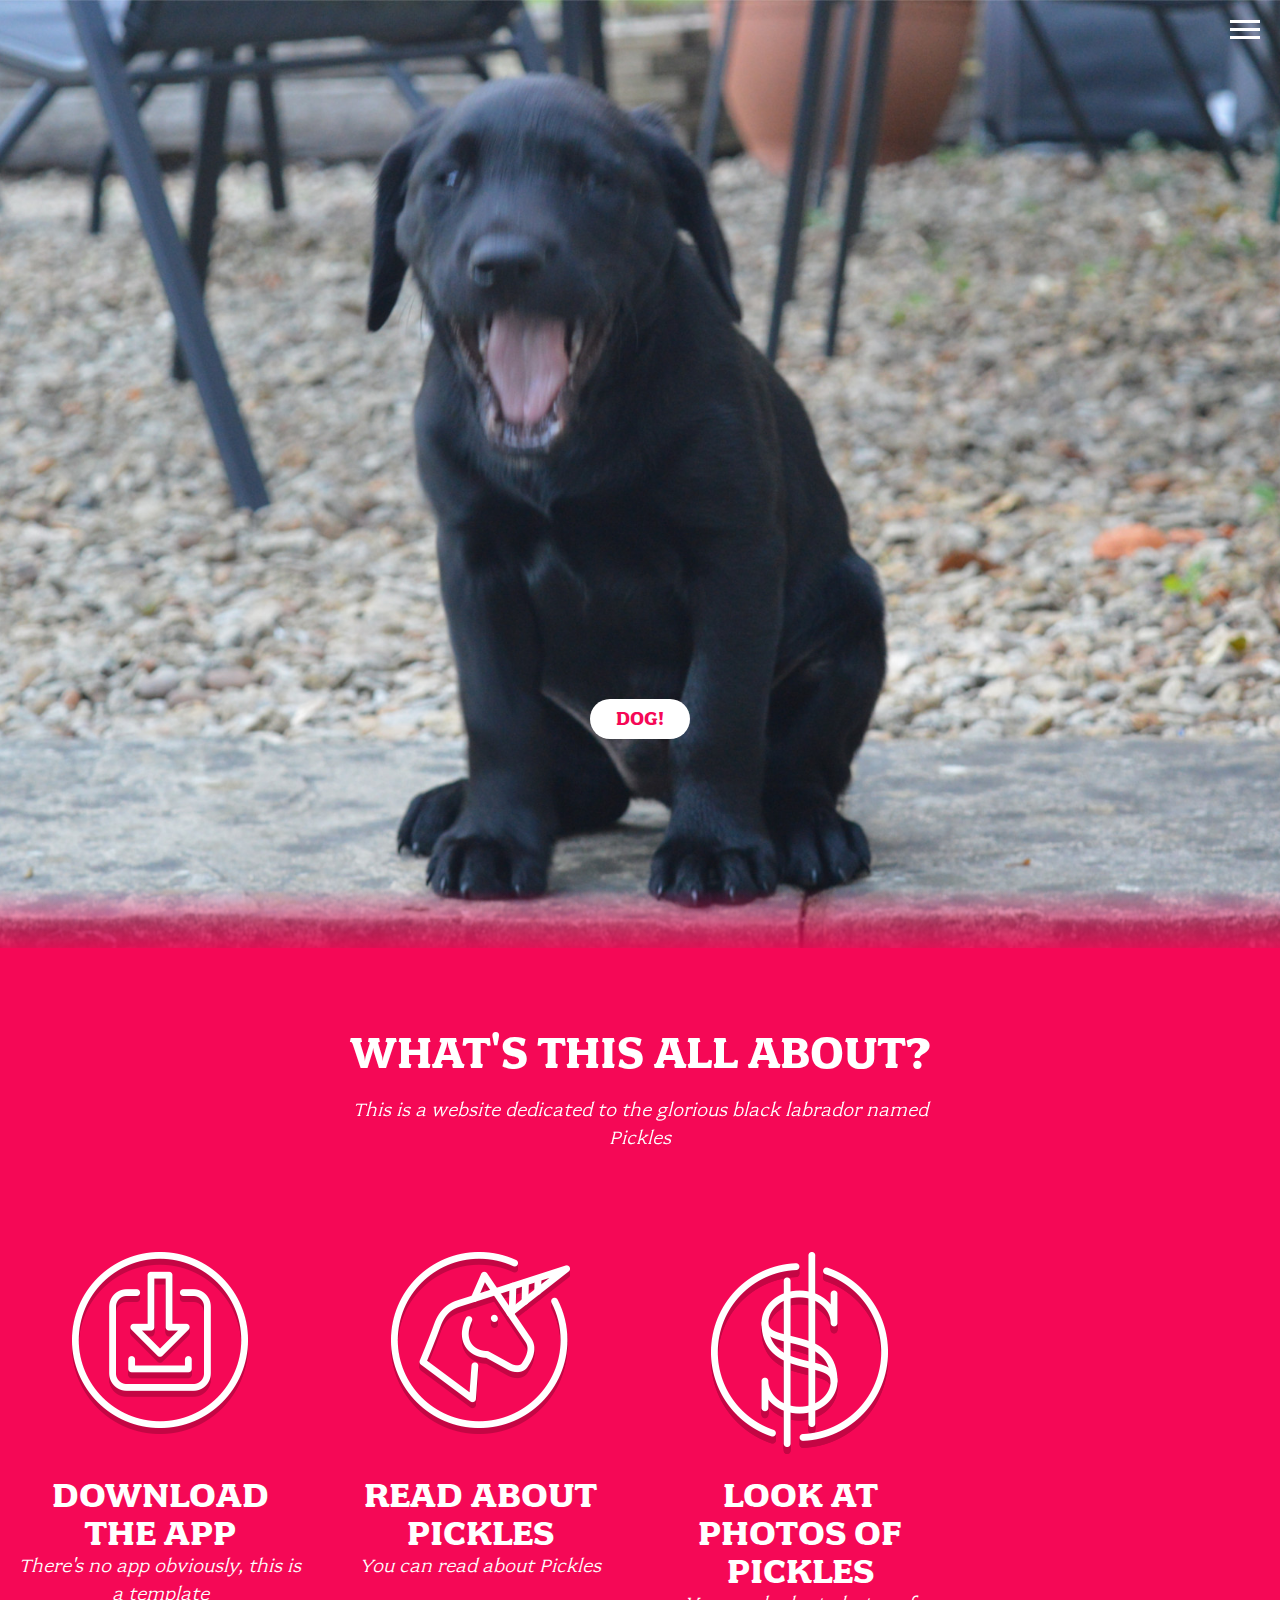
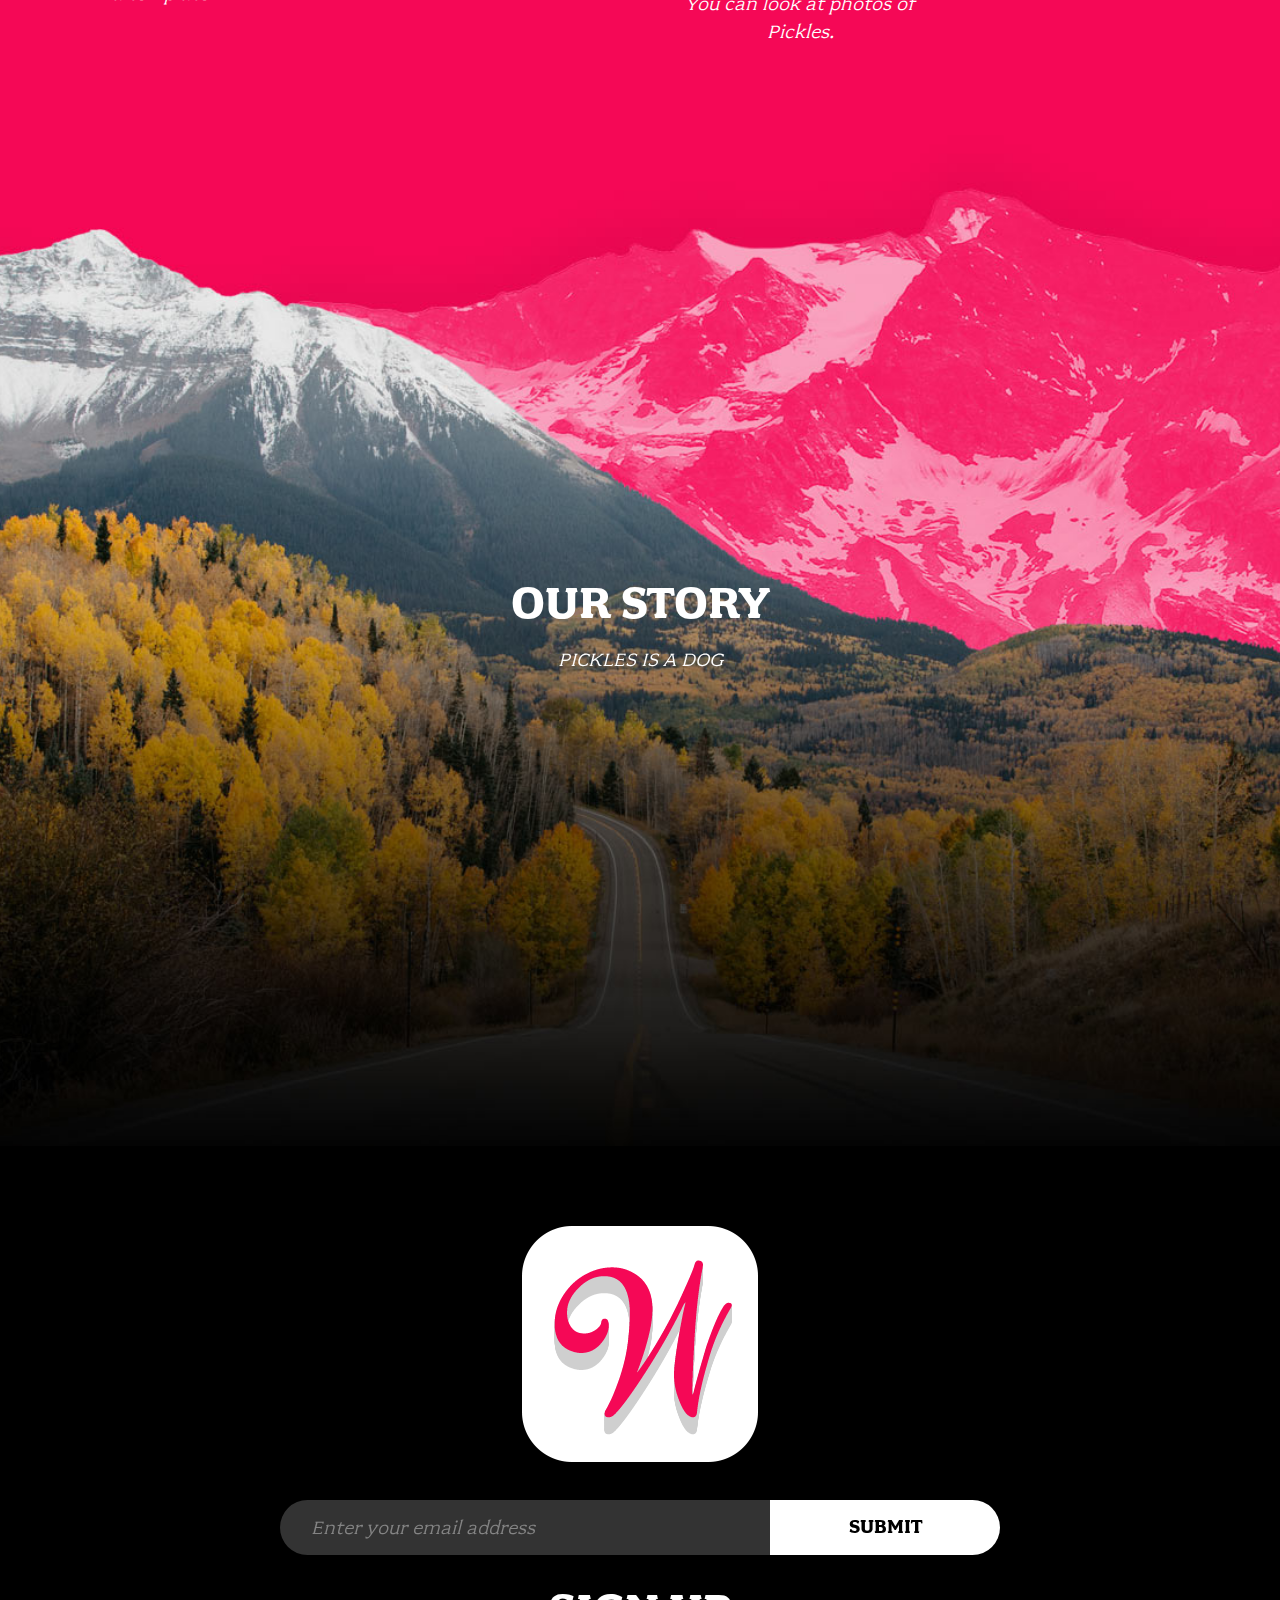
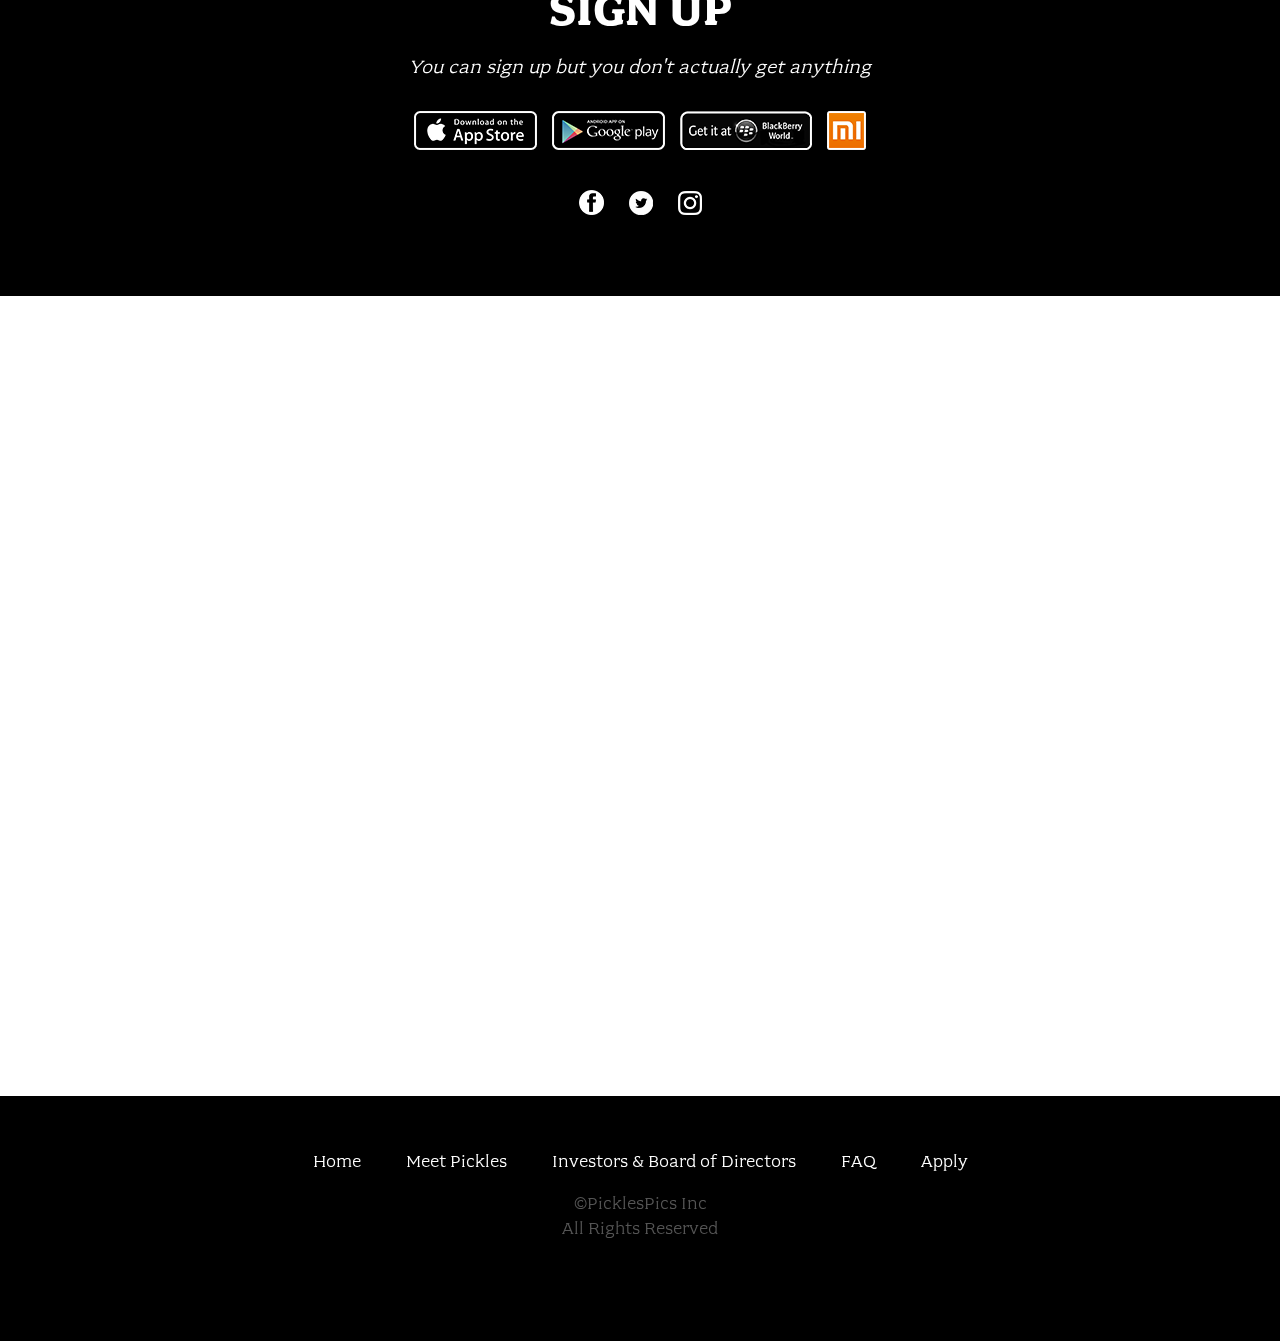
==== index.html @ 81fe678c "updates" ====
<!doctype html>
<html class="no-js" lang="">
<head>
  <meta charset="utf-8">
  <meta name="description" content="">
  <meta name="viewport" content="width=device-width, initial-scale=1">
  <title>PicklesPics</title>

  <link rel="stylesheet" href="css/font.css">
  <link rel="stylesheet" href="css/main.css">

  <script src="js/vendor/modernizr.js"></script>
</head>
<body class="page-home">

  <header class="site-header">
    <h1 class="title">PicklesPics</h1>
    <nav class="site-nav">
      <ul>
        <li><a href="index.html">Home</a></li>
        <li><a href="meetpickles.html">Meet Pickles</a></li>
        <li><a href="investors.html">Investors &amp; Board of Directors</a></li>
        <li><a href="faq.html">FAQ</a></li>
        <li><a href="apply.html">Apply</a></li>
      </ul>
    </nav>
    <button type="button" class="btn-menu"><span>Menu</span></button>
    <a class="home-button" href="/register.html">DOG!</a>
  </header>

  <section class="home-about">
    <div class="row column large-9 xlarge-6 xxlarge-4">
      <h2 class="section-title">What's this all about?</h2>
      <p class="content">
        This is a website dedicated to the glorious black labrador named Pickles
      </p>
    </div>

    <div class="row medium-up-2 large-up-4">
      <div class="column">
        <div class="home-about-block">
          <h3 class="title icon-download">Download The App</h3>
          <p class="content">There's no app obviously, this is a template</p>
        </div>
      </div>

      <div class="column">
        <div class="home-about-block">
          <h3 class="title icon-unicorn">Read about Pickles</h3>
          <p class="content">You can read about Pickles</p>
        </div>
      </div>

      <div class="column">
        <div class="home-about-block">
          <h3 class="title icon-price">Look at photos of Pickles</h3>
          <p class="content">You can look at photos of Pickles.</p>
        </div>
      </div>
    </div>
  </section>

  <section class="home-story">
    <div class="row column large-9 xlarge-6 xxlarge-4">
      <h2 class="section-title">Our Story</h2>
      <p class="content">
	      PICKLES IS A DOG 
      </p>
    </div>
  </section>

  <section class="home-sign-up">
    <div class="row column">
      <img class="icon-w" src="images/wr-home-W.png">

      <form onsubmit="javascript:void(0);">
        <input type="email" placeholder="Enter your email address">
        <button type="button">Submit</button>
      </form>

      <h2 class="section-title">Sign Up</h2>

      <p class="content">You can sign up but you don't actually get anything</p>

      <div class="apps">
        <a class="app-icon" href=""><img src="images/wr-home-apple.png"></a>
        <a class="app-icon" href=""><img src="images/wr-home-google.png"></a>
        <a class="app-icon" href=""><img src="images/wr-home-blackberry.png"></a>
        <a class="app-icon" href=""><img src="images/wr-home-Xiaomi.png"></a>
      </div>

      <div class="social">
        <a class="icon-fb" href="">Facebook</a>
        <a class="icon-tw" href="">Twitter</a>
        <a class="icon-ig" href="">Instagram</a>
      </div>
    </div>
  </section>

  <section class="home-quote">
    <div class="row column medium-8 xxlarge-6">
      <div class="quote-wrap">
        <div class="quote">
          “PICKLES THE DOG”
        </div>
        <div class="quoter">- Satisfied PicklesPics User</div>
      </div>
    </div>
  </section>

  <footer class="site-footer">
    <div class="row column">
      <nav class="footer-nav">
        <ul>
          <li><a href="index.html">Home</a></li>
          <li><a href="meetpickles.html">Meet Pickles</a></li>
          <li><a href="investors.html">Investors & Board of Directors</a></li>
          <li><a href="faq.html">FAQ</a></li>
          <li><a href="apply.html">Apply</a></li>
        </ul>
      </nav>
    </div>

    <div class="row column">
      <div class="footer-legal">
        &copy;PicklesPics Inc<br>
        All Rights Reserved
      </div>
    </div>
  </footer>

  <script src="js/vendor.js"></script>

  <script src="js/main.js"></script>
</body>
</html>
---- css/font.css ----
@font-face {
    font-family: "fairplex-wide";
    font-style: normal;
    font-weight: 400;
    src: url("../fonts/fairplex-wide-n4.woff") format("woff2");
}
@font-face {
    font-family: "fairplex-wide";
    font-style: normal;
    font-weight: 700;
    src: url("../fonts/fairplex-wide-n7.woff") format("woff2");
}
---- css/main.css ----
/*! normalize.css v4.2.0 | MIT License | github.com/necolas/normalize.css */html{font-family:sans-serif;line-height:1.15;-ms-text-size-adjust:100%;-webkit-text-size-adjust:100%}body{margin:0}article,aside,footer,header,nav,section{display:block}h1{font-size:2em;margin:.67em 0}figcaption,figure,main{display:block}figure{margin:1em 40px}hr{box-sizing:content-box;height:0;overflow:visible}pre{font-family:monospace,monospace;font-size:1em}a{background-color:transparent;-webkit-text-decoration-skip:objects}a:active,a:hover{outline-width:0}abbr[title]{border-bottom:none;text-decoration:underline;text-decoration:underline dotted}b,strong{font-weight:inherit;font-weight:bolder}code,kbd,samp{font-family:monospace,monospace;font-size:1em}dfn{font-style:italic}mark{background-color:#ff0;color:#000}small{font-size:80%}sub,sup{font-size:75%;line-height:0;position:relative;vertical-align:baseline}sub{bottom:-.25em}sup{top:-.5em}audio,video{display:inline-block}audio:not([controls]){display:none;height:0}img{border-style:none}svg:not(:root){overflow:hidden}button,input,optgroup,select,textarea{font:inherit;margin:0}optgroup{font-weight:700}button,input{overflow:visible}button,select{text-transform:none}[type=reset],[type=submit],button,html [type=button]{-webkit-appearance:button;cursor:pointer}[type=button]::-moz-focus-inner,[type=reset]::-moz-focus-inner,[type=submit]::-moz-focus-inner,button::-moz-focus-inner{border-style:none;padding:0}[type=button]:-moz-focusring,[type=reset]:-moz-focusring,[type=submit]:-moz-focusring,button:-moz-focusring{outline:1px dotted ButtonText}fieldset{border:1px solid silver;margin:0 2px;padding:.35em .625em .75em}legend{box-sizing:border-box;color:inherit;display:table;max-width:100%;padding:0;white-space:normal}progress{display:inline-block;vertical-align:baseline}textarea{overflow:auto}[type=checkbox],[type=radio]{box-sizing:border-box;padding:0}[type=number]::-webkit-inner-spin-button,[type=number]::-webkit-outer-spin-button{height:auto}[type=search]{-webkit-appearance:textfield;outline-offset:-2px}[type=search]::-webkit-search-cancel-button,[type=search]::-webkit-search-decoration{-webkit-appearance:none}::-webkit-file-upload-button{-webkit-appearance:button;font:inherit}details,menu{display:block}summary{display:list-item}canvas{display:inline-block}[hidden],template{display:none}.row{max-width:96.875rem;margin-left:auto;margin-right:auto}.row:after,.row:before{content:' ';display:table}.row:after{clear:both}.row.collapse>.column,.row.collapse>.columns{padding-left:0;padding-right:0}.row .row{max-width:none;margin-left:-.625rem;margin-right:-.625rem}@media screen and (min-width:40em){.row .row{margin-left:-.9375rem;margin-right:-.9375rem}}.row .row.collapse{margin-left:0;margin-right:0}.row.expanded{max-width:none}.row.expanded .row{margin-left:auto;margin-right:auto}.column,.columns{width:100%;float:left;padding-left:.625rem;padding-right:.625rem}@media screen and (min-width:40em){.column,.columns{padding-left:.9375rem;padding-right:.9375rem}}.column:last-child:not(:first-child),.columns:last-child:not(:first-child){float:right}.column.end:last-child:last-child,.end.columns:last-child:last-child{float:left}.column.row.row,.row.row.columns{float:none}.row .column.row.row,.row .row.row.columns{padding-left:0;padding-right:0;margin-left:0;margin-right:0}.small-1{width:8.3333333333%}.small-push-1{position:relative;left:8.3333333333%}.small-pull-1{position:relative;left:-8.3333333333%}.small-offset-0{margin-left:0}.small-2{width:16.6666666667%}.small-push-2{position:relative;left:16.6666666667%}.small-pull-2{position:relative;left:-16.6666666667%}.small-offset-1{margin-left:8.3333333333%}.small-3{width:25%}.small-push-3{position:relative;left:25%}.small-pull-3{position:relative;left:-25%}.small-offset-2{margin-left:16.6666666667%}.small-4{width:33.3333333333%}.small-push-4{position:relative;left:33.3333333333%}.small-pull-4{position:relative;left:-33.3333333333%}.small-offset-3{margin-left:25%}.small-5{width:41.6666666667%}.small-push-5{position:relative;left:41.6666666667%}.small-pull-5{position:relative;left:-41.6666666667%}.small-offset-4{margin-left:33.3333333333%}.small-6{width:50%}.small-push-6{position:relative;left:50%}.small-pull-6{position:relative;left:-50%}.small-offset-5{margin-left:41.6666666667%}.small-7{width:58.3333333333%}.small-push-7{position:relative;left:58.3333333333%}.small-pull-7{position:relative;left:-58.3333333333%}.small-offset-6{margin-left:50%}.small-8{width:66.6666666667%}.small-push-8{position:relative;left:66.6666666667%}.small-pull-8{position:relative;left:-66.6666666667%}.small-offset-7{margin-left:58.3333333333%}.small-9{width:75%}.small-push-9{position:relative;left:75%}.small-pull-9{position:relative;left:-75%}.small-offset-8{margin-left:66.6666666667%}.small-10{width:83.3333333333%}.small-push-10{position:relative;left:83.3333333333%}.small-pull-10{position:relative;left:-83.3333333333%}.small-offset-9{margin-left:75%}.small-11{width:91.6666666667%}.small-push-11{position:relative;left:91.6666666667%}.small-pull-11{position:relative;left:-91.6666666667%}.small-offset-10{margin-left:83.3333333333%}.small-12{width:100%}.small-offset-11{margin-left:91.6666666667%}.small-up-1>.column,.small-up-1>.columns{width:100%;float:left}.small-up-1>.column:nth-of-type(1n),.small-up-1>.columns:nth-of-type(1n){clear:none}.small-up-1>.column:nth-of-type(1n+1),.small-up-1>.columns:nth-of-type(1n+1){clear:both}.small-up-1>.column:last-child,.small-up-1>.columns:last-child{float:left}.small-up-2>.column,.small-up-2>.columns{width:50%;float:left}.small-up-2>.column:nth-of-type(1n),.small-up-2>.columns:nth-of-type(1n){clear:none}.small-up-2>.column:nth-of-type(2n+1),.small-up-2>.columns:nth-of-type(2n+1){clear:both}.small-up-2>.column:last-child,.small-up-2>.columns:last-child{float:left}.small-up-3>.column,.small-up-3>.columns{width:33.3333333333%;float:left}.small-up-3>.column:nth-of-type(1n),.small-up-3>.columns:nth-of-type(1n){clear:none}.small-up-3>.column:nth-of-type(3n+1),.small-up-3>.columns:nth-of-type(3n+1){clear:both}.small-up-3>.column:last-child,.small-up-3>.columns:last-child{float:left}.small-up-4>.column,.small-up-4>.columns{width:25%;float:left}.small-up-4>.column:nth-of-type(1n),.small-up-4>.columns:nth-of-type(1n){clear:none}.small-up-4>.column:nth-of-type(4n+1),.small-up-4>.columns:nth-of-type(4n+1){clear:both}.small-up-4>.column:last-child,.small-up-4>.columns:last-child{float:left}.small-up-5>.column,.small-up-5>.columns{width:20%;float:left}.small-up-5>.column:nth-of-type(1n),.small-up-5>.columns:nth-of-type(1n){clear:none}.small-up-5>.column:nth-of-type(5n+1),.small-up-5>.columns:nth-of-type(5n+1){clear:both}.small-up-5>.column:last-child,.small-up-5>.columns:last-child{float:left}.small-up-6>.column,.small-up-6>.columns{width:16.6666666667%;float:left}.small-up-6>.column:nth-of-type(1n),.small-up-6>.columns:nth-of-type(1n){clear:none}.small-up-6>.column:nth-of-type(6n+1),.small-up-6>.columns:nth-of-type(6n+1){clear:both}.small-up-6>.column:last-child,.small-up-6>.columns:last-child{float:left}.small-up-7>.column,.small-up-7>.columns{width:14.2857142857%;float:left}.small-up-7>.column:nth-of-type(1n),.small-up-7>.columns:nth-of-type(1n){clear:none}.small-up-7>.column:nth-of-type(7n+1),.small-up-7>.columns:nth-of-type(7n+1){clear:both}.small-up-7>.column:last-child,.small-up-7>.columns:last-child{float:left}.small-up-8>.column,.small-up-8>.columns{width:12.5%;float:left}.small-up-8>.column:nth-of-type(1n),.small-up-8>.columns:nth-of-type(1n){clear:none}.small-up-8>.column:nth-of-type(8n+1),.small-up-8>.columns:nth-of-type(8n+1){clear:both}.small-up-8>.column:last-child,.small-up-8>.columns:last-child{float:left}.small-collapse>.column,.small-collapse>.columns{padding-left:0;padding-right:0}.expanded.row .small-collapse.row,.small-collapse .row{margin-left:0;margin-right:0}.small-uncollapse>.column,.small-uncollapse>.columns{padding-left:.625rem;padding-right:.625rem}.small-centered{float:none;margin-left:auto;margin-right:auto}.small-pull-0,.small-push-0,.small-uncentered{position:static;margin-left:0;margin-right:0;float:left}@media screen and (min-width:40em){.medium-1{width:8.3333333333%}.medium-push-1{position:relative;left:8.3333333333%}.medium-pull-1{position:relative;left:-8.3333333333%}.medium-offset-0{margin-left:0}.medium-2{width:16.6666666667%}.medium-push-2{position:relative;left:16.6666666667%}.medium-pull-2{position:relative;left:-16.6666666667%}.medium-offset-1{margin-left:8.3333333333%}.medium-3{width:25%}.medium-push-3{position:relative;left:25%}.medium-pull-3{position:relative;left:-25%}.medium-offset-2{margin-left:16.6666666667%}.medium-4{width:33.3333333333%}.medium-push-4{position:relative;left:33.3333333333%}.medium-pull-4{position:relative;left:-33.3333333333%}.medium-offset-3{margin-left:25%}.medium-5{width:41.6666666667%}.medium-push-5{position:relative;left:41.6666666667%}.medium-pull-5{position:relative;left:-41.6666666667%}.medium-offset-4{margin-left:33.3333333333%}.medium-6{width:50%}.medium-push-6{position:relative;left:50%}.medium-pull-6{position:relative;left:-50%}.medium-offset-5{margin-left:41.6666666667%}.medium-7{width:58.3333333333%}.medium-push-7{position:relative;left:58.3333333333%}.medium-pull-7{position:relative;left:-58.3333333333%}.medium-offset-6{margin-left:50%}.medium-8{width:66.6666666667%}.medium-push-8{position:relative;left:66.6666666667%}.medium-pull-8{position:relative;left:-66.6666666667%}.medium-offset-7{margin-left:58.3333333333%}.medium-9{width:75%}.medium-push-9{position:relative;left:75%}.medium-pull-9{position:relative;left:-75%}.medium-offset-8{margin-left:66.6666666667%}.medium-10{width:83.3333333333%}.medium-push-10{position:relative;left:83.3333333333%}.medium-pull-10{position:relative;left:-83.3333333333%}.medium-offset-9{margin-left:75%}.medium-11{width:91.6666666667%}.medium-push-11{position:relative;left:91.6666666667%}.medium-pull-11{position:relative;left:-91.6666666667%}.medium-offset-10{margin-left:83.3333333333%}.medium-12{width:100%}.medium-offset-11{margin-left:91.6666666667%}.medium-up-1>.column,.medium-up-1>.columns{width:100%;float:left}.medium-up-1>.column:nth-of-type(1n),.medium-up-1>.columns:nth-of-type(1n){clear:none}.medium-up-1>.column:nth-of-type(1n+1),.medium-up-1>.columns:nth-of-type(1n+1){clear:both}.medium-up-1>.column:last-child,.medium-up-1>.columns:last-child{float:left}.medium-up-2>.column,.medium-up-2>.columns{width:50%;float:left}.medium-up-2>.column:nth-of-type(1n),.medium-up-2>.columns:nth-of-type(1n){clear:none}.medium-up-2>.column:nth-of-type(2n+1),.medium-up-2>.columns:nth-of-type(2n+1){clear:both}.medium-up-2>.column:last-child,.medium-up-2>.columns:last-child{float:left}.medium-up-3>.column,.medium-up-3>.columns{width:33.3333333333%;float:left}.medium-up-3>.column:nth-of-type(1n),.medium-up-3>.columns:nth-of-type(1n){clear:none}.medium-up-3>.column:nth-of-type(3n+1),.medium-up-3>.columns:nth-of-type(3n+1){clear:both}.medium-up-3>.column:last-child,.medium-up-3>.columns:last-child{float:left}.medium-up-4>.column,.medium-up-4>.columns{width:25%;float:left}.medium-up-4>.column:nth-of-type(1n),.medium-up-4>.columns:nth-of-type(1n){clear:none}.medium-up-4>.column:nth-of-type(4n+1),.medium-up-4>.columns:nth-of-type(4n+1){clear:both}.medium-up-4>.column:last-child,.medium-up-4>.columns:last-child{float:left}.medium-up-5>.column,.medium-up-5>.columns{width:20%;float:left}.medium-up-5>.column:nth-of-type(1n),.medium-up-5>.columns:nth-of-type(1n){clear:none}.medium-up-5>.column:nth-of-type(5n+1),.medium-up-5>.columns:nth-of-type(5n+1){clear:both}.medium-up-5>.column:last-child,.medium-up-5>.columns:last-child{float:left}.medium-up-6>.column,.medium-up-6>.columns{width:16.6666666667%;float:left}.medium-up-6>.column:nth-of-type(1n),.medium-up-6>.columns:nth-of-type(1n){clear:none}.medium-up-6>.column:nth-of-type(6n+1),.medium-up-6>.columns:nth-of-type(6n+1){clear:both}.medium-up-6>.column:last-child,.medium-up-6>.columns:last-child{float:left}.medium-up-7>.column,.medium-up-7>.columns{width:14.2857142857%;float:left}.medium-up-7>.column:nth-of-type(1n),.medium-up-7>.columns:nth-of-type(1n){clear:none}.medium-up-7>.column:nth-of-type(7n+1),.medium-up-7>.columns:nth-of-type(7n+1){clear:both}.medium-up-7>.column:last-child,.medium-up-7>.columns:last-child{float:left}.medium-up-8>.column,.medium-up-8>.columns{width:12.5%;float:left}.medium-up-8>.column:nth-of-type(1n),.medium-up-8>.columns:nth-of-type(1n){clear:none}.medium-up-8>.column:nth-of-type(8n+1),.medium-up-8>.columns:nth-of-type(8n+1){clear:both}.medium-up-8>.column:last-child,.medium-up-8>.columns:last-child{float:left}.medium-collapse>.column,.medium-collapse>.columns{padding-left:0;padding-right:0}.expanded.row .medium-collapse.row,.medium-collapse .row{margin-left:0;margin-right:0}.medium-uncollapse>.column,.medium-uncollapse>.columns{padding-left:.9375rem;padding-right:.9375rem}.medium-centered{float:none;margin-left:auto;margin-right:auto}.medium-pull-0,.medium-push-0,.medium-uncentered{position:static;margin-left:0;margin-right:0;float:left}}@media screen and (min-width:64em){.large-1{width:8.3333333333%}.large-push-1{position:relative;left:8.3333333333%}.large-pull-1{position:relative;left:-8.3333333333%}.large-offset-0{margin-left:0}.large-2{width:16.6666666667%}.large-push-2{position:relative;left:16.6666666667%}.large-pull-2{position:relative;left:-16.6666666667%}.large-offset-1{margin-left:8.3333333333%}.large-3{width:25%}.large-push-3{position:relative;left:25%}.large-pull-3{position:relative;left:-25%}.large-offset-2{margin-left:16.6666666667%}.large-4{width:33.3333333333%}.large-push-4{position:relative;left:33.3333333333%}.large-pull-4{position:relative;left:-33.3333333333%}.large-offset-3{margin-left:25%}.large-5{width:41.6666666667%}.large-push-5{position:relative;left:41.6666666667%}.large-pull-5{position:relative;left:-41.6666666667%}.large-offset-4{margin-left:33.3333333333%}.large-6{width:50%}.large-push-6{position:relative;left:50%}.large-pull-6{position:relative;left:-50%}.large-offset-5{margin-left:41.6666666667%}.large-7{width:58.3333333333%}.large-push-7{position:relative;left:58.3333333333%}.large-pull-7{position:relative;left:-58.3333333333%}.large-offset-6{margin-left:50%}.large-8{width:66.6666666667%}.large-push-8{position:relative;left:66.6666666667%}.large-pull-8{position:relative;left:-66.6666666667%}.large-offset-7{margin-left:58.3333333333%}.large-9{width:75%}.large-push-9{position:relative;left:75%}.large-pull-9{position:relative;left:-75%}.large-offset-8{margin-left:66.6666666667%}.large-10{width:83.3333333333%}.large-push-10{position:relative;left:83.3333333333%}.large-pull-10{position:relative;left:-83.3333333333%}.large-offset-9{margin-left:75%}.large-11{width:91.6666666667%}.large-push-11{position:relative;left:91.6666666667%}.large-pull-11{position:relative;left:-91.6666666667%}.large-offset-10{margin-left:83.3333333333%}.large-12{width:100%}.large-offset-11{margin-left:91.6666666667%}.large-up-1>.column,.large-up-1>.columns{width:100%;float:left}.large-up-1>.column:nth-of-type(1n),.large-up-1>.columns:nth-of-type(1n){clear:none}.large-up-1>.column:nth-of-type(1n+1),.large-up-1>.columns:nth-of-type(1n+1){clear:both}.large-up-1>.column:last-child,.large-up-1>.columns:last-child{float:left}.large-up-2>.column,.large-up-2>.columns{width:50%;float:left}.large-up-2>.column:nth-of-type(1n),.large-up-2>.columns:nth-of-type(1n){clear:none}.large-up-2>.column:nth-of-type(2n+1),.large-up-2>.columns:nth-of-type(2n+1){clear:both}.large-up-2>.column:last-child,.large-up-2>.columns:last-child{float:left}.large-up-3>.column,.large-up-3>.columns{width:33.3333333333%;float:left}.large-up-3>.column:nth-of-type(1n),.large-up-3>.columns:nth-of-type(1n){clear:none}.large-up-3>.column:nth-of-type(3n+1),.large-up-3>.columns:nth-of-type(3n+1){clear:both}.large-up-3>.column:last-child,.large-up-3>.columns:last-child{float:left}.large-up-4>.column,.large-up-4>.columns{width:25%;float:left}.large-up-4>.column:nth-of-type(1n),.large-up-4>.columns:nth-of-type(1n){clear:none}.large-up-4>.column:nth-of-type(4n+1),.large-up-4>.columns:nth-of-type(4n+1){clear:both}.large-up-4>.column:last-child,.large-up-4>.columns:last-child{float:left}.large-up-5>.column,.large-up-5>.columns{width:20%;float:left}.large-up-5>.column:nth-of-type(1n),.large-up-5>.columns:nth-of-type(1n){clear:none}.large-up-5>.column:nth-of-type(5n+1),.large-up-5>.columns:nth-of-type(5n+1){clear:both}.large-up-5>.column:last-child,.large-up-5>.columns:last-child{float:left}.large-up-6>.column,.large-up-6>.columns{width:16.6666666667%;float:left}.large-up-6>.column:nth-of-type(1n),.large-up-6>.columns:nth-of-type(1n){clear:none}.large-up-6>.column:nth-of-type(6n+1),.large-up-6>.columns:nth-of-type(6n+1){clear:both}.large-up-6>.column:last-child,.large-up-6>.columns:last-child{float:left}.large-up-7>.column,.large-up-7>.columns{width:14.2857142857%;float:left}.large-up-7>.column:nth-of-type(1n),.large-up-7>.columns:nth-of-type(1n){clear:none}.large-up-7>.column:nth-of-type(7n+1),.large-up-7>.columns:nth-of-type(7n+1){clear:both}.large-up-7>.column:last-child,.large-up-7>.columns:last-child{float:left}.large-up-8>.column,.large-up-8>.columns{width:12.5%;float:left}.large-up-8>.column:nth-of-type(1n),.large-up-8>.columns:nth-of-type(1n){clear:none}.large-up-8>.column:nth-of-type(8n+1),.large-up-8>.columns:nth-of-type(8n+1){clear:both}.large-up-8>.column:last-child,.large-up-8>.columns:last-child{float:left}.large-collapse>.column,.large-collapse>.columns{padding-left:0;padding-right:0}.expanded.row .large-collapse.row,.large-collapse .row{margin-left:0;margin-right:0}.large-uncollapse>.column,.large-uncollapse>.columns{padding-left:.9375rem;padding-right:.9375rem}.large-centered{float:none;margin-left:auto;margin-right:auto}.large-pull-0,.large-push-0,.large-uncentered{position:static;margin-left:0;margin-right:0;float:left}}@media screen and (min-width:75em){.xlarge-1{width:8.3333333333%}.xlarge-push-1{position:relative;left:8.3333333333%}.xlarge-pull-1{position:relative;left:-8.3333333333%}.xlarge-offset-0{margin-left:0}.xlarge-2{width:16.6666666667%}.xlarge-push-2{position:relative;left:16.6666666667%}.xlarge-pull-2{position:relative;left:-16.6666666667%}.xlarge-offset-1{margin-left:8.3333333333%}.xlarge-3{width:25%}.xlarge-push-3{position:relative;left:25%}.xlarge-pull-3{position:relative;left:-25%}.xlarge-offset-2{margin-left:16.6666666667%}.xlarge-4{width:33.3333333333%}.xlarge-push-4{position:relative;left:33.3333333333%}.xlarge-pull-4{position:relative;left:-33.3333333333%}.xlarge-offset-3{margin-left:25%}.xlarge-5{width:41.6666666667%}.xlarge-push-5{position:relative;left:41.6666666667%}.xlarge-pull-5{position:relative;left:-41.6666666667%}.xlarge-offset-4{margin-left:33.3333333333%}.xlarge-6{width:50%}.xlarge-push-6{position:relative;left:50%}.xlarge-pull-6{position:relative;left:-50%}.xlarge-offset-5{margin-left:41.6666666667%}.xlarge-7{width:58.3333333333%}.xlarge-push-7{position:relative;left:58.3333333333%}.xlarge-pull-7{position:relative;left:-58.3333333333%}.xlarge-offset-6{margin-left:50%}.xlarge-8{width:66.6666666667%}.xlarge-push-8{position:relative;left:66.6666666667%}.xlarge-pull-8{position:relative;left:-66.6666666667%}.xlarge-offset-7{margin-left:58.3333333333%}.xlarge-9{width:75%}.xlarge-push-9{position:relative;left:75%}.xlarge-pull-9{position:relative;left:-75%}.xlarge-offset-8{margin-left:66.6666666667%}.xlarge-10{width:83.3333333333%}.xlarge-push-10{position:relative;left:83.3333333333%}.xlarge-pull-10{position:relative;left:-83.3333333333%}.xlarge-offset-9{margin-left:75%}.xlarge-11{width:91.6666666667%}.xlarge-push-11{position:relative;left:91.6666666667%}.xlarge-pull-11{position:relative;left:-91.6666666667%}.xlarge-offset-10{margin-left:83.3333333333%}.xlarge-12{width:100%}.xlarge-offset-11{margin-left:91.6666666667%}.xlarge-up-1>.column,.xlarge-up-1>.columns{width:100%;float:left}.xlarge-up-1>.column:nth-of-type(1n),.xlarge-up-1>.columns:nth-of-type(1n){clear:none}.xlarge-up-1>.column:nth-of-type(1n+1),.xlarge-up-1>.columns:nth-of-type(1n+1){clear:both}.xlarge-up-1>.column:last-child,.xlarge-up-1>.columns:last-child{float:left}.xlarge-up-2>.column,.xlarge-up-2>.columns{width:50%;float:left}.xlarge-up-2>.column:nth-of-type(1n),.xlarge-up-2>.columns:nth-of-type(1n){clear:none}.xlarge-up-2>.column:nth-of-type(2n+1),.xlarge-up-2>.columns:nth-of-type(2n+1){clear:both}.xlarge-up-2>.column:last-child,.xlarge-up-2>.columns:last-child{float:left}.xlarge-up-3>.column,.xlarge-up-3>.columns{width:33.3333333333%;float:left}.xlarge-up-3>.column:nth-of-type(1n),.xlarge-up-3>.columns:nth-of-type(1n){clear:none}.xlarge-up-3>.column:nth-of-type(3n+1),.xlarge-up-3>.columns:nth-of-type(3n+1){clear:both}.xlarge-up-3>.column:last-child,.xlarge-up-3>.columns:last-child{float:left}.xlarge-up-4>.column,.xlarge-up-4>.columns{width:25%;float:left}.xlarge-up-4>.column:nth-of-type(1n),.xlarge-up-4>.columns:nth-of-type(1n){clear:none}.xlarge-up-4>.column:nth-of-type(4n+1),.xlarge-up-4>.columns:nth-of-type(4n+1){clear:both}.xlarge-up-4>.column:last-child,.xlarge-up-4>.columns:last-child{float:left}.xlarge-up-5>.column,.xlarge-up-5>.columns{width:20%;float:left}.xlarge-up-5>.column:nth-of-type(1n),.xlarge-up-5>.columns:nth-of-type(1n){clear:none}.xlarge-up-5>.column:nth-of-type(5n+1),.xlarge-up-5>.columns:nth-of-type(5n+1){clear:both}.xlarge-up-5>.column:last-child,.xlarge-up-5>.columns:last-child{float:left}.xlarge-up-6>.column,.xlarge-up-6>.columns{width:16.6666666667%;float:left}.xlarge-up-6>.column:nth-of-type(1n),.xlarge-up-6>.columns:nth-of-type(1n){clear:none}.xlarge-up-6>.column:nth-of-type(6n+1),.xlarge-up-6>.columns:nth-of-type(6n+1){clear:both}.xlarge-up-6>.column:last-child,.xlarge-up-6>.columns:last-child{float:left}.xlarge-up-7>.column,.xlarge-up-7>.columns{width:14.2857142857%;float:left}.xlarge-up-7>.column:nth-of-type(1n),.xlarge-up-7>.columns:nth-of-type(1n){clear:none}.xlarge-up-7>.column:nth-of-type(7n+1),.xlarge-up-7>.columns:nth-of-type(7n+1){clear:both}.xlarge-up-7>.column:last-child,.xlarge-up-7>.columns:last-child{float:left}.xlarge-up-8>.column,.xlarge-up-8>.columns{width:12.5%;float:left}.xlarge-up-8>.column:nth-of-type(1n),.xlarge-up-8>.columns:nth-of-type(1n){clear:none}.xlarge-up-8>.column:nth-of-type(8n+1),.xlarge-up-8>.columns:nth-of-type(8n+1){clear:both}.xlarge-up-8>.column:last-child,.xlarge-up-8>.columns:last-child{float:left}.xlarge-collapse>.column,.xlarge-collapse>.columns{padding-left:0;padding-right:0}.expanded.row .xlarge-collapse.row,.xlarge-collapse .row{margin-left:0;margin-right:0}.xlarge-uncollapse>.column,.xlarge-uncollapse>.columns{padding-left:.9375rem;padding-right:.9375rem}.xlarge-centered{float:none;margin-left:auto;margin-right:auto}.xlarge-pull-0,.xlarge-push-0,.xlarge-uncentered{position:static;margin-left:0;margin-right:0;float:left}}@media screen and (min-width:90em){.xxlarge-1{width:8.3333333333%}.xxlarge-push-1{position:relative;left:8.3333333333%}.xxlarge-pull-1{position:relative;left:-8.3333333333%}.xxlarge-offset-0{margin-left:0}.xxlarge-2{width:16.6666666667%}.xxlarge-push-2{position:relative;left:16.6666666667%}.xxlarge-pull-2{position:relative;left:-16.6666666667%}.xxlarge-offset-1{margin-left:8.3333333333%}.xxlarge-3{width:25%}.xxlarge-push-3{position:relative;left:25%}.xxlarge-pull-3{position:relative;left:-25%}.xxlarge-offset-2{margin-left:16.6666666667%}.xxlarge-4{width:33.3333333333%}.xxlarge-push-4{position:relative;left:33.3333333333%}.xxlarge-pull-4{position:relative;left:-33.3333333333%}.xxlarge-offset-3{margin-left:25%}.xxlarge-5{width:41.6666666667%}.xxlarge-push-5{position:relative;left:41.6666666667%}.xxlarge-pull-5{position:relative;left:-41.6666666667%}.xxlarge-offset-4{margin-left:33.3333333333%}.xxlarge-6{width:50%}.xxlarge-push-6{position:relative;left:50%}.xxlarge-pull-6{position:relative;left:-50%}.xxlarge-offset-5{margin-left:41.6666666667%}.xxlarge-7{width:58.3333333333%}.xxlarge-push-7{position:relative;left:58.3333333333%}.xxlarge-pull-7{position:relative;left:-58.3333333333%}.xxlarge-offset-6{margin-left:50%}.xxlarge-8{width:66.6666666667%}.xxlarge-push-8{position:relative;left:66.6666666667%}.xxlarge-pull-8{position:relative;left:-66.6666666667%}.xxlarge-offset-7{margin-left:58.3333333333%}.xxlarge-9{width:75%}.xxlarge-push-9{position:relative;left:75%}.xxlarge-pull-9{position:relative;left:-75%}.xxlarge-offset-8{margin-left:66.6666666667%}.xxlarge-10{width:83.3333333333%}.xxlarge-push-10{position:relative;left:83.3333333333%}.xxlarge-pull-10{position:relative;left:-83.3333333333%}.xxlarge-offset-9{margin-left:75%}.xxlarge-11{width:91.6666666667%}.xxlarge-push-11{position:relative;left:91.6666666667%}.xxlarge-pull-11{position:relative;left:-91.6666666667%}.xxlarge-offset-10{margin-left:83.3333333333%}.xxlarge-12{width:100%}.xxlarge-offset-11{margin-left:91.6666666667%}.xxlarge-up-1>.column,.xxlarge-up-1>.columns{width:100%;float:left}.xxlarge-up-1>.column:nth-of-type(1n),.xxlarge-up-1>.columns:nth-of-type(1n){clear:none}.xxlarge-up-1>.column:nth-of-type(1n+1),.xxlarge-up-1>.columns:nth-of-type(1n+1){clear:both}.xxlarge-up-1>.column:last-child,.xxlarge-up-1>.columns:last-child{float:left}.xxlarge-up-2>.column,.xxlarge-up-2>.columns{width:50%;float:left}.xxlarge-up-2>.column:nth-of-type(1n),.xxlarge-up-2>.columns:nth-of-type(1n){clear:none}.xxlarge-up-2>.column:nth-of-type(2n+1),.xxlarge-up-2>.columns:nth-of-type(2n+1){clear:both}.xxlarge-up-2>.column:last-child,.xxlarge-up-2>.columns:last-child{float:left}.xxlarge-up-3>.column,.xxlarge-up-3>.columns{width:33.3333333333%;float:left}.xxlarge-up-3>.column:nth-of-type(1n),.xxlarge-up-3>.columns:nth-of-type(1n){clear:none}.xxlarge-up-3>.column:nth-of-type(3n+1),.xxlarge-up-3>.columns:nth-of-type(3n+1){clear:both}.xxlarge-up-3>.column:last-child,.xxlarge-up-3>.columns:last-child{float:left}.xxlarge-up-4>.column,.xxlarge-up-4>.columns{width:25%;float:left}.xxlarge-up-4>.column:nth-of-type(1n),.xxlarge-up-4>.columns:nth-of-type(1n){clear:none}.xxlarge-up-4>.column:nth-of-type(4n+1),.xxlarge-up-4>.columns:nth-of-type(4n+1){clear:both}.xxlarge-up-4>.column:last-child,.xxlarge-up-4>.columns:last-child{float:left}.xxlarge-up-5>.column,.xxlarge-up-5>.columns{width:20%;float:left}.xxlarge-up-5>.column:nth-of-type(1n),.xxlarge-up-5>.columns:nth-of-type(1n){clear:none}.xxlarge-up-5>.column:nth-of-type(5n+1),.xxlarge-up-5>.columns:nth-of-type(5n+1){clear:both}.xxlarge-up-5>.column:last-child,.xxlarge-up-5>.columns:last-child{float:left}.xxlarge-up-6>.column,.xxlarge-up-6>.columns{width:16.6666666667%;float:left}.xxlarge-up-6>.column:nth-of-type(1n),.xxlarge-up-6>.columns:nth-of-type(1n){clear:none}.xxlarge-up-6>.column:nth-of-type(6n+1),.xxlarge-up-6>.columns:nth-of-type(6n+1){clear:both}.xxlarge-up-6>.column:last-child,.xxlarge-up-6>.columns:last-child{float:left}.xxlarge-up-7>.column,.xxlarge-up-7>.columns{width:14.2857142857%;float:left}.xxlarge-up-7>.column:nth-of-type(1n),.xxlarge-up-7>.columns:nth-of-type(1n){clear:none}.xxlarge-up-7>.column:nth-of-type(7n+1),.xxlarge-up-7>.columns:nth-of-type(7n+1){clear:both}.xxlarge-up-7>.column:last-child,.xxlarge-up-7>.columns:last-child{float:left}.xxlarge-up-8>.column,.xxlarge-up-8>.columns{width:12.5%;float:left}.xxlarge-up-8>.column:nth-of-type(1n),.xxlarge-up-8>.columns:nth-of-type(1n){clear:none}.xxlarge-up-8>.column:nth-of-type(8n+1),.xxlarge-up-8>.columns:nth-of-type(8n+1){clear:both}.xxlarge-up-8>.column:last-child,.xxlarge-up-8>.columns:last-child{float:left}.xxlarge-collapse>.column,.xxlarge-collapse>.columns{padding-left:0;padding-right:0}.expanded.row .xxlarge-collapse.row,.xxlarge-collapse .row{margin-left:0;margin-right:0}.xxlarge-uncollapse>.column,.xxlarge-uncollapse>.columns{padding-left:.9375rem;padding-right:.9375rem}.xxlarge-centered{float:none;margin-left:auto;margin-right:auto}.xxlarge-pull-0,.xxlarge-push-0,.xxlarge-uncentered{position:static;margin-left:0;margin-right:0;float:left}}.footer-nav ul,.site-nav ul{margin:0;padding:0;list-style:none}*,:after,:before{box-sizing:border-box}html{line-height:1.4}html.menu-opened{overflow:hidden}body{font-family:fairplex-wide,serif;font-size:125%;-webkit-font-smoothing:antialiased;-moz-osx-font-smoothing:grayscale}h1,h2,h3,h4,h5{line-height:1;margin:0 0 .9375rem;text-transform:uppercase;font-size:1.5rem}@media screen and (min-width:40em){h1,h2,h3,h4,h5{font-size:2.25rem}}@media screen and (min-width:64em){h1,h2,h3,h4,h5{font-size:3rem}}::-webkit-input-placeholder{color:hsla(0,0%,100%,.4);font-style:italic}::-moz-placeholder{color:hsla(0,0%,100%,.4);font-style:italic}:-ms-input-placeholder{color:hsla(0,0%,100%,.4);font-style:italic}a{color:#f50856;text-decoration:none}img{max-width:100%}.content{font-style:italic}.site-nav{background:url(../images/star-pattern.png) 50% hsla(0,0%,100%,.2);-webkit-box-align:center;-ms-flex-align:center;align-items:center;display:-webkit-box;display:-ms-flexbox;display:flex;-webkit-box-pack:center;-ms-flex-pack:center;justify-content:center;text-align:center;position:fixed;top:0;left:0;opacity:0;height:100vh;width:100%;z-index:-1;-webkit-transition:all .2s ease-in-out;transition:all .2s ease-in-out}.menu-opened .site-nav{opacity:1;z-index:100}.site-nav li{margin:.9375rem 0}.site-nav a{color:#000;font-weight:700}.site-nav a:hover{color:#f50856}@media screen and (min-width:40em){.site-nav a{font-size:2.5rem}}@media screen and (min-width:64em){.site-nav a{font-size:3.125rem}}.btn-menu{background:none;width:30px;height:19px;-webkit-appearance:none;-moz-appearance:none;appearance:none;border:none;cursor:pointer;outline:none;position:absolute;padding:0;right:1.25rem;top:1.25rem;z-index:200;text-indent:-999em}.btn-menu span,.btn-menu span:after,.btn-menu span:before{cursor:pointer;width:30px;height:3px}.btn-menu span{display:block;position:relative;background:#fff;-webkit-transition:all 0ms .3s;transition:all 0ms .3s}.btn-menu span:before{bottom:8px;-webkit-transition:bottom .3s cubic-bezier(.23,1,.32,1) .3s,-webkit-transform .3s cubic-bezier(.23,1,.32,1);transition:bottom .3s cubic-bezier(.23,1,.32,1) .3s,-webkit-transform .3s cubic-bezier(.23,1,.32,1);transition:bottom .3s cubic-bezier(.23,1,.32,1) .3s,transform .3s cubic-bezier(.23,1,.32,1);transition:bottom .3s cubic-bezier(.23,1,.32,1) .3s,transform .3s cubic-bezier(.23,1,.32,1),-webkit-transform .3s cubic-bezier(.23,1,.32,1)}.btn-menu span:after,.btn-menu span:before{content:"";position:absolute;left:0;background:#fff}.btn-menu span:after{top:8px;-webkit-transition:top .3s cubic-bezier(.23,1,.32,1) .3s,-webkit-transform .3s cubic-bezier(.23,1,.32,1);transition:top .3s cubic-bezier(.23,1,.32,1) .3s,-webkit-transform .3s cubic-bezier(.23,1,.32,1);transition:top .3s cubic-bezier(.23,1,.32,1) .3s,transform .3s cubic-bezier(.23,1,.32,1);transition:top .3s cubic-bezier(.23,1,.32,1) .3s,transform .3s cubic-bezier(.23,1,.32,1),-webkit-transform .3s cubic-bezier(.23,1,.32,1)}.menu-opened .btn-menu span{background:hsla(0,0%,100%,0)}.menu-opened .btn-menu span:after{background:#000;top:0;-webkit-transform:rotate(45deg);transform:rotate(45deg);-webkit-transition:top .3s cubic-bezier(.23,1,.32,1),-webkit-transform .3s cubic-bezier(.23,1,.32,1) .3s;transition:top .3s cubic-bezier(.23,1,.32,1),-webkit-transform .3s cubic-bezier(.23,1,.32,1) .3s;transition:top .3s cubic-bezier(.23,1,.32,1),transform .3s cubic-bezier(.23,1,.32,1) .3s;transition:top .3s cubic-bezier(.23,1,.32,1),transform .3s cubic-bezier(.23,1,.32,1) .3s,-webkit-transform .3s cubic-bezier(.23,1,.32,1) .3s}.menu-opened .btn-menu span:before{background:#000;bottom:0;-webkit-transform:rotate(-45deg);transform:rotate(-45deg);-webkit-transition:bottom .3s cubic-bezier(.23,1,.32,1),-webkit-transform .3s cubic-bezier(.23,1,.32,1) .3s;transition:bottom .3s cubic-bezier(.23,1,.32,1),-webkit-transform .3s cubic-bezier(.23,1,.32,1) .3s;transition:bottom .3s cubic-bezier(.23,1,.32,1),transform .3s cubic-bezier(.23,1,.32,1) .3s;transition:bottom .3s cubic-bezier(.23,1,.32,1),transform .3s cubic-bezier(.23,1,.32,1) .3s,-webkit-transform .3s cubic-bezier(.23,1,.32,1) .3s}.site-logo{display:block;background:url(../images/wr-logo-white.png) no-repeat;height:3.5rem;width:15.1875rem;text-indent:-999em;margin:0 auto 2.5rem}.site-logo.dark{background:url(../images/wr-logo-black.png) no-repeat}@media screen and (min-width:64em){.site-logo{margin-bottom:6.25rem}}.site-footer{background:#000;padding:2.5rem 0;text-align:center}@media screen and (min-width:40em){.site-footer{padding:3.125rem 0 6.25rem}}.footer-nav{margin-bottom:.9375rem}.footer-nav ul{line-height:1.5}@media screen and (min-width:40em){.footer-nav li{display:inline-block;margin:0 .625rem}}@media screen and (min-width:64em){.footer-nav li{margin:0 1.25rem}}.footer-nav a{color:#fff;font-size:1.125rem}.footer-nav a:hover{color:#f50856}.footer-legal{color:#555;font-size:1.125rem}.page-home .site-header{position:relative}.page-home .site-header .title{background:url(../images/pickles_yawning.jpg) no-repeat top;background-size:cover;padding-bottom:70.2753441802%;margin:0;text-indent:-999em;position:relative}@media screen and (min-width:75em){.page-home .site-header .title:after{background:-webkit-linear-gradient(top,transparent,rgba(243,8,85,.85) 99%,rgba(245,8,86,.85));background:linear-gradient(180deg,transparent 0,rgba(243,8,85,.85) 99%,rgba(245,8,86,.85));content:'';height:3.75rem;width:100%;position:absolute;left:0;bottom:0}}.page-home .home-button{-webkit-appearance:none;-moz-appearance:none;appearance:none;background:#fff;border:1px solid transparent;border-radius:1.25rem;color:#f50856;font-size:1.25rem;text-transform:uppercase;padding:.3125rem 1.5625rem;position:absolute;left:50%;bottom:5%;-webkit-transform:translateX(-50%);transform:translateX(-50%);font-weight:700}@media screen and (min-width:40em){.page-home .home-button{bottom:22%}}.home-about{background:#f50856;color:#fff;padding:5rem 0;text-align:center}.home-about-block{margin:2.5rem 0}@media screen and (min-width:64em){.home-about-block{margin:5rem 0 0}}@media screen and (min-width:90em){.home-about-block{max-width:15rem;margin-left:auto;margin-right:auto}}.home-about-block .title{margin:0}.home-about-block .title:before{content:'';display:block;margin:0 auto 1.25rem;height:12.75rem}@media screen and (min-width:64em){.home-about-block .title{font-size:2.375rem}}.home-about-block .content{margin:0}.home-about-block .icon-download:before{background:url(../images/wr-home-block-1.png) no-repeat;width:11rem}.home-about-block .icon-unicorn:before{background:url(../images/wr-home-block-2.png) no-repeat;width:14.75rem}.home-about-block .icon-price:before{background:url(../images/wr-home-block-3.png) no-repeat;width:13.75rem}.home-about-block .icon-success:before{background:url(../images/wr-home-block-4.png) no-repeat;width:14.75rem}.home-story{background:url(../images/wr-home-about.jpg) no-repeat bottom;background-size:cover;color:#fff;text-align:center;padding:5rem 0}@media screen and (min-width:64em){.home-story{height:54.6875rem;display:-webkit-box;display:-ms-flexbox;display:flex;-webkit-box-align:center;-ms-flex-align:center;align-items:center}}@media screen and (min-width:75em){.home-story{height:63.75rem}}.home-sign-up{background:#000;color:#fff;text-align:center;padding:5rem 0}.home-sign-up .icon-w{max-width:50%}@media screen and (min-width:64em){.home-sign-up .icon-w{max-width:100%}}.home-sign-up form{max-width:45rem;margin:1.875rem auto;overflow:hidden}.home-sign-up form input{background:#333;border:1px solid transparent;color:#fff;padding:.3125rem;outline:none;width:100%}@media screen and (min-width:40em){.home-sign-up form input{border-top-left-radius:40px;border-bottom-left-radius:40px;float:left;height:3.4375rem;padding:.3125rem 1.875rem;width:calc(100% - 230px)}}.home-sign-up form button{background:#fff;border:1px solid transparent;color:#000;font-weight:700;text-transform:uppercase;outline:none;width:100%}@media screen and (min-width:40em){.home-sign-up form button{border-top-right-radius:40px;border-bottom-right-radius:40px;float:left;height:3.4375rem;width:14.375rem}}.home-sign-up .apps{margin:1.875rem 0}@media screen and (min-width:40em){.home-sign-up .apps a{margin:0 .3125rem}}.home-sign-up .social a{display:inline-block;text-indent:-999em;height:1.5rem;width:1.5rem;margin:0 .625rem;vertical-align:middle}.home-sign-up .social .icon-fb{background:url(../images/wr-home-facebook.png) no-repeat;height:1.5625rem;width:1.5625rem}.home-sign-up .social .icon-tw{background:url(../images/wr-home-twitter.png) no-repeat}.home-sign-up .social .icon-ig{background:url(../images/wr-home-instagram.png) no-repeat}.home-sign-up .social .icon-wc{background:url(../images/wr-home-wechat.png) no-repeat;width:1.8125rem}.home-sign-up .social .icon-wb{background:url(../images/wr-home-weibo.png) no-repeat;width:1.6875rem}.home-quote{background:url(../images/pickles_sleeping.jpg) no-repeat bottom;background-size:cover;color:#fff;text-align:center;padding:5rem 0;line-height:.9}@media screen and (min-width:40em){.home-quote{display:-webkit-box;display:-ms-flexbox;display:flex;-webkit-box-align:center;-ms-flex-align:center;align-items:center}}@media screen and (min-width:64em){.home-quote{height:37.5rem}}@media screen and (min-width:75em){.home-quote{height:50rem}}.home-quote .quote{text-transform:uppercase;font-weight:900;margin-bottom:2.5rem}@media screen and (min-width:40em){.home-quote .quote{font-size:1.875rem}}@media screen and (min-width:64em){.home-quote .quote{font-size:3.125rem}}.home-quote .quoter{font-style:italic}.kraken-callout{background:#00bbd3;color:#fff;text-align:center;padding:5rem 0}@media screen and (min-width:40em){.kraken-callout .row{display:-webkit-box;display:-ms-flexbox;display:flex;-webkit-box-align:center;-ms-flex-align:center;align-items:center}}.kraken-callout img{max-width:80%;margin-bottom:1.25rem}@media screen and (min-width:40em){.kraken-callout img{max-width:100%;margin:0}}.page-unicorns .site-header{background:url(../images/background.jpg) no-repeat top;background-size:cover;text-align:center;padding:1.875rem 0}@media screen and (min-width:64em){.page-unicorns .site-header{min-height:31.25rem}}@media screen and (min-width:90em){.page-unicorns .site-header{min-height:40.625rem}}.unicorns-list{margin-top:2.5rem;text-align:center}@media screen and (min-width:64em){.unicorns-list{margin-bottom:3.75rem}}.unicorns-list img{margin-bottom:1.25rem}.unicorns-list .title{margin:0}.unicorns-list .subtitle{font-style:italic}.unicorns-list .subtitle:after{content:'-';display:block}.unicorns-list .content{margin-top:0}.unicorns-list .unicorn{overflow:hidden;margin-bottom:1.875rem}@media screen and (min-width:40em){.unicorns-list .unicorn{display:-webkit-box;display:-ms-flexbox;display:flex;-webkit-box-align:center;-ms-flex-align:center;align-items:center}}.unicorns-list .jimmy .subtitle,.unicorns-list .jimmy .title{color:#f50856}.unicorns-list .henry .subtitle,.unicorns-list .henry .title{color:#00bbd3}.unicorns-list .veronica .subtitle,.unicorns-list .veronica .title{color:#ffc400}.page-investors .top-section{background:url(../images/wr-investors-header.png) no-repeat bottom;background-size:cover;text-align:center;padding:1.875rem 0}@media screen and (min-width:64em){.page-investors .top-section{padding-bottom:3.75rem}}.investors-list{color:#fff;text-align:center}@media screen and (min-width:64em){.investors-list{margin-top:3.75rem}}.investors-list .investor{margin:0 auto 2.5rem;max-width:25rem}@media screen and (min-width:64em){.investors-list .investor{max-width:100%}}.investors-list .title{-webkit-hyphens:auto;-ms-hyphens:auto;hyphens:auto;margin:0}.investors-list .title:before{content:'';display:block;margin:0 auto 1.25rem;height:10.875rem}@media screen and (min-width:40em){.investors-list .title{font-size:1.875rem}}.investors-list .title.pcp:before{background:url(../images/wr-investors-pcp.png) no-repeat 50%;width:8.8125rem}.investors-list .title.awesome:before{background:url(../images/wr-investors-awesome.png) no-repeat 50%;width:7.75rem}.investors-list .title.barn:before{background:url(../images/wr-investors-thebarn.png) no-repeat 50%;width:7.4375rem}.investors-list .subtitle{font-style:italic}.board-directors{background:#000;color:#fff;text-align:center}@media screen and (min-width:64em){.board-directors{padding:1.875rem 0}}.board-directors .block{display:-webkit-box;display:-ms-flexbox;display:flex;-webkit-box-align:center;-ms-flex-align:center;align-items:center;-webkit-box-pack:center;-ms-flex-pack:center;justify-content:center;-webkit-box-orient:vertical;-webkit-box-direction:normal;-ms-flex-direction:column;flex-direction:column;padding:1.25rem;min-height:15.625rem;margin-bottom:.9375rem;background-position:50%;background-repeat:no-repeat;background-size:cover}@media screen and (min-width:64em){.board-directors .block{margin-bottom:1.875rem;min-height:24.375rem}}.board-directors .block:not(.intro){color:#000}.board-directors .block:not(.intro) .title{margin:0 0 .625rem}@media screen and (min-width:40em){.board-directors .block:not(.intro) .title{font-size:1.875rem}}.board-directors .block.one{background-image:url(../images/wr-investors-1.png)}.board-directors .block.two{background-image:url(../images/wr-investors-2.png)}.board-directors .block.three{background-image:url(../images/wr-investors-3.png)}.board-directors .block.four{background-image:url(../images/wr-investors-4.png)}.board-directors .block.five{background-image:url(../images/wr-investors-5.png)}.board-directors .content{margin:0;line-height:1.1}.page-faq .site-header{background:url(../images/wr-faq-header.jpg) no-repeat top;background-size:cover;color:#fff;text-align:center;padding:1.875rem 0}@media screen and (min-width:64em){.page-faq .site-header{min-height:30rem}}@media screen and (min-width:75em){.page-faq .site-header{min-height:34.375rem}}.faq-list{padding:2.5rem 0}@media screen and (min-width:40em){.faq-list{padding:3.75rem 0}}@media screen and (min-width:64em){.faq-list{font-size:1.5rem;padding:5rem 0}}.faq-list dl{margin:0}.faq-list dt{font-weight:700}.faq-list dd{margin:0 0 1.875rem}.page-apply .site-header{background:url(../images/wr-apply-header.png) no-repeat bottom;background-size:cover;color:#fff;text-align:center;padding:1.875rem 0}@media screen and (min-width:64em){.page-apply .site-header{min-height:30rem}}@media screen and (min-width:75em){.page-apply .site-header{min-height:34.375rem}}.page-apply .content{font-style:normal;font-weight:700;padding:2.5rem 0}@media screen and (min-width:64em){.page-apply .content{font-size:1.5rem}}
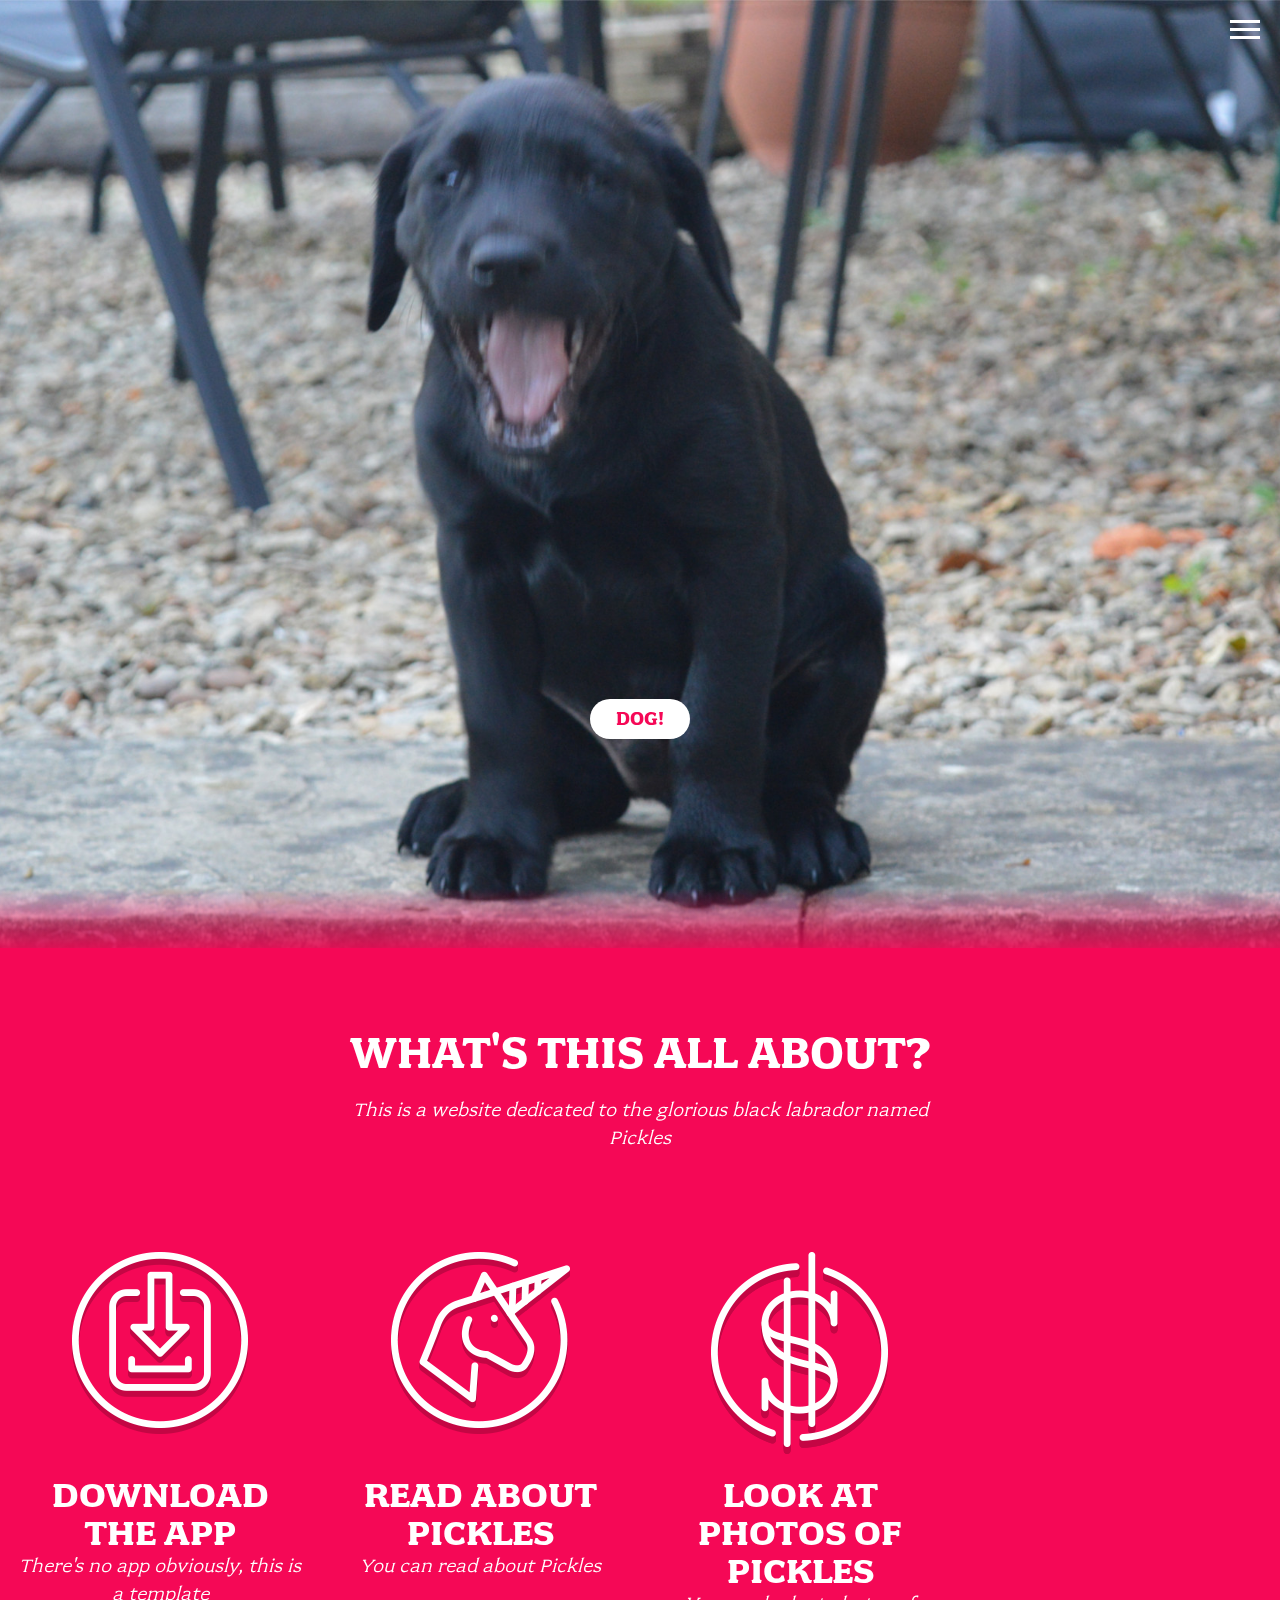
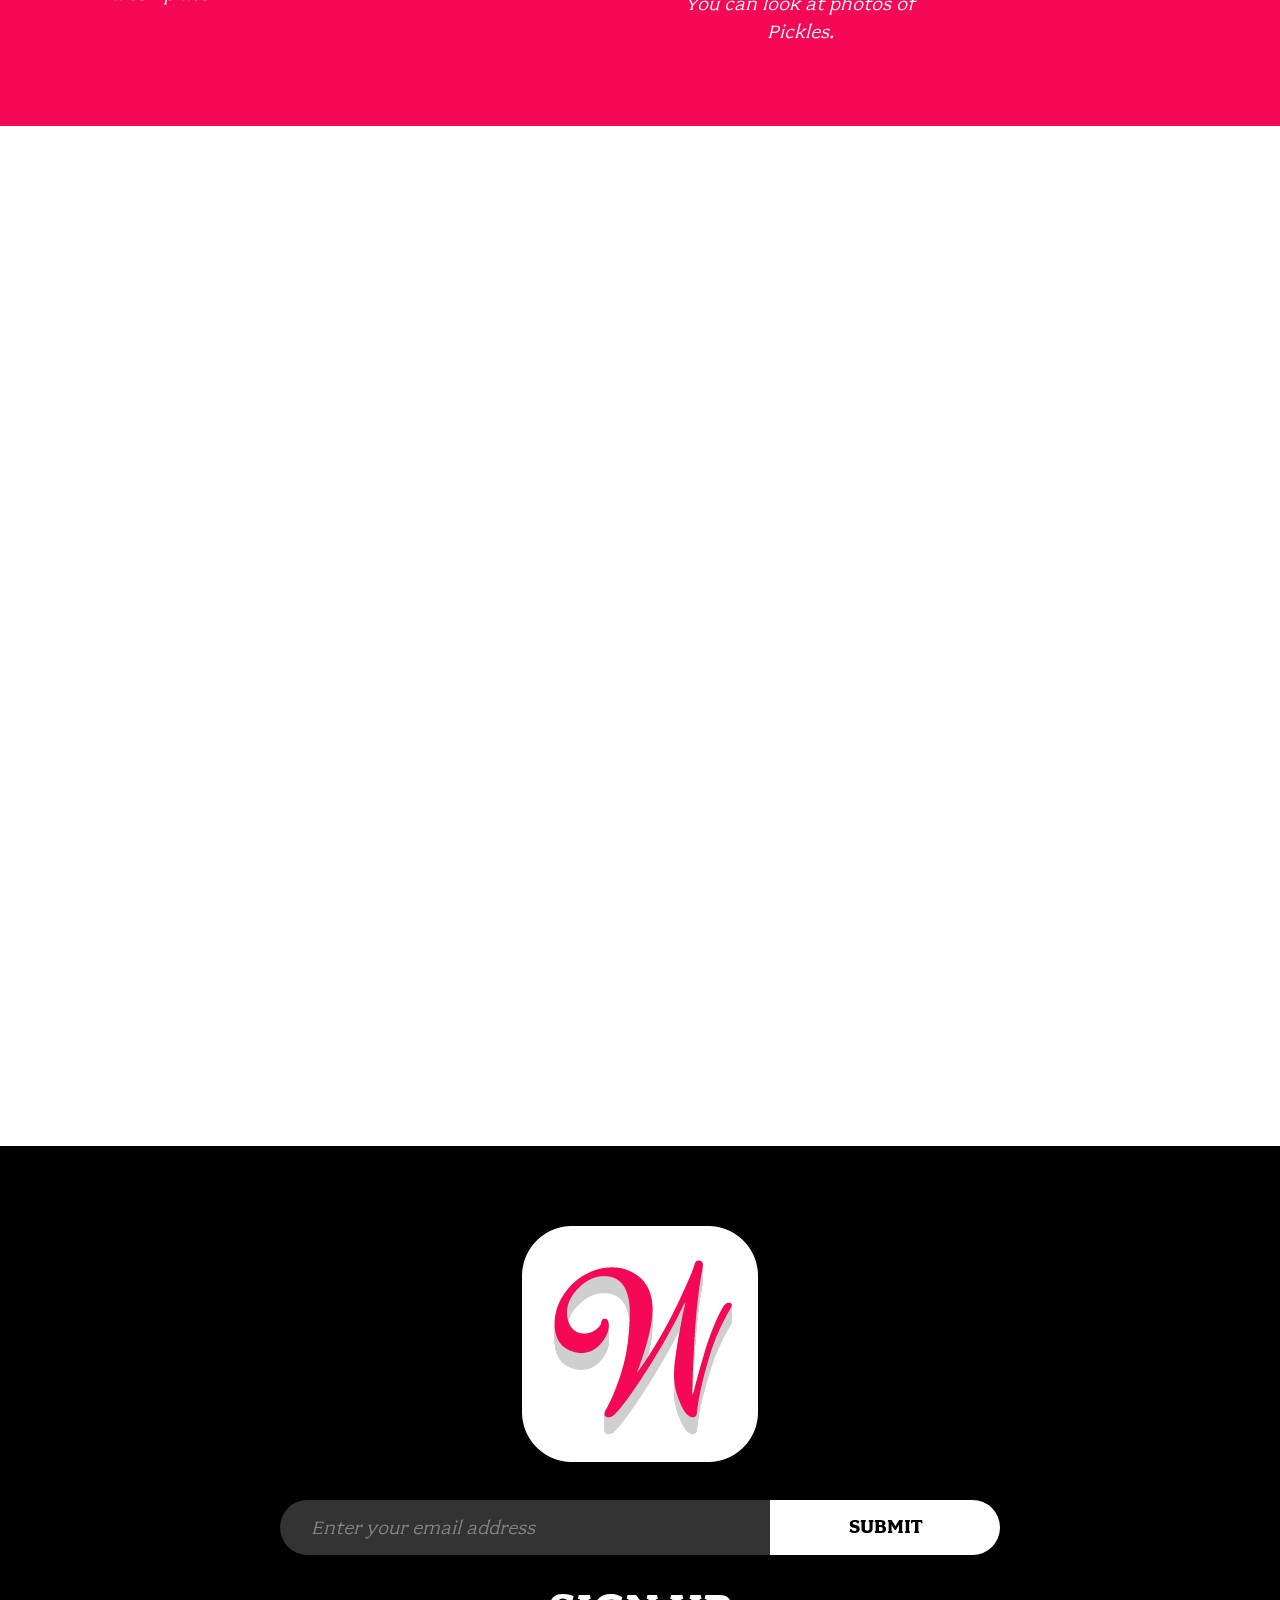
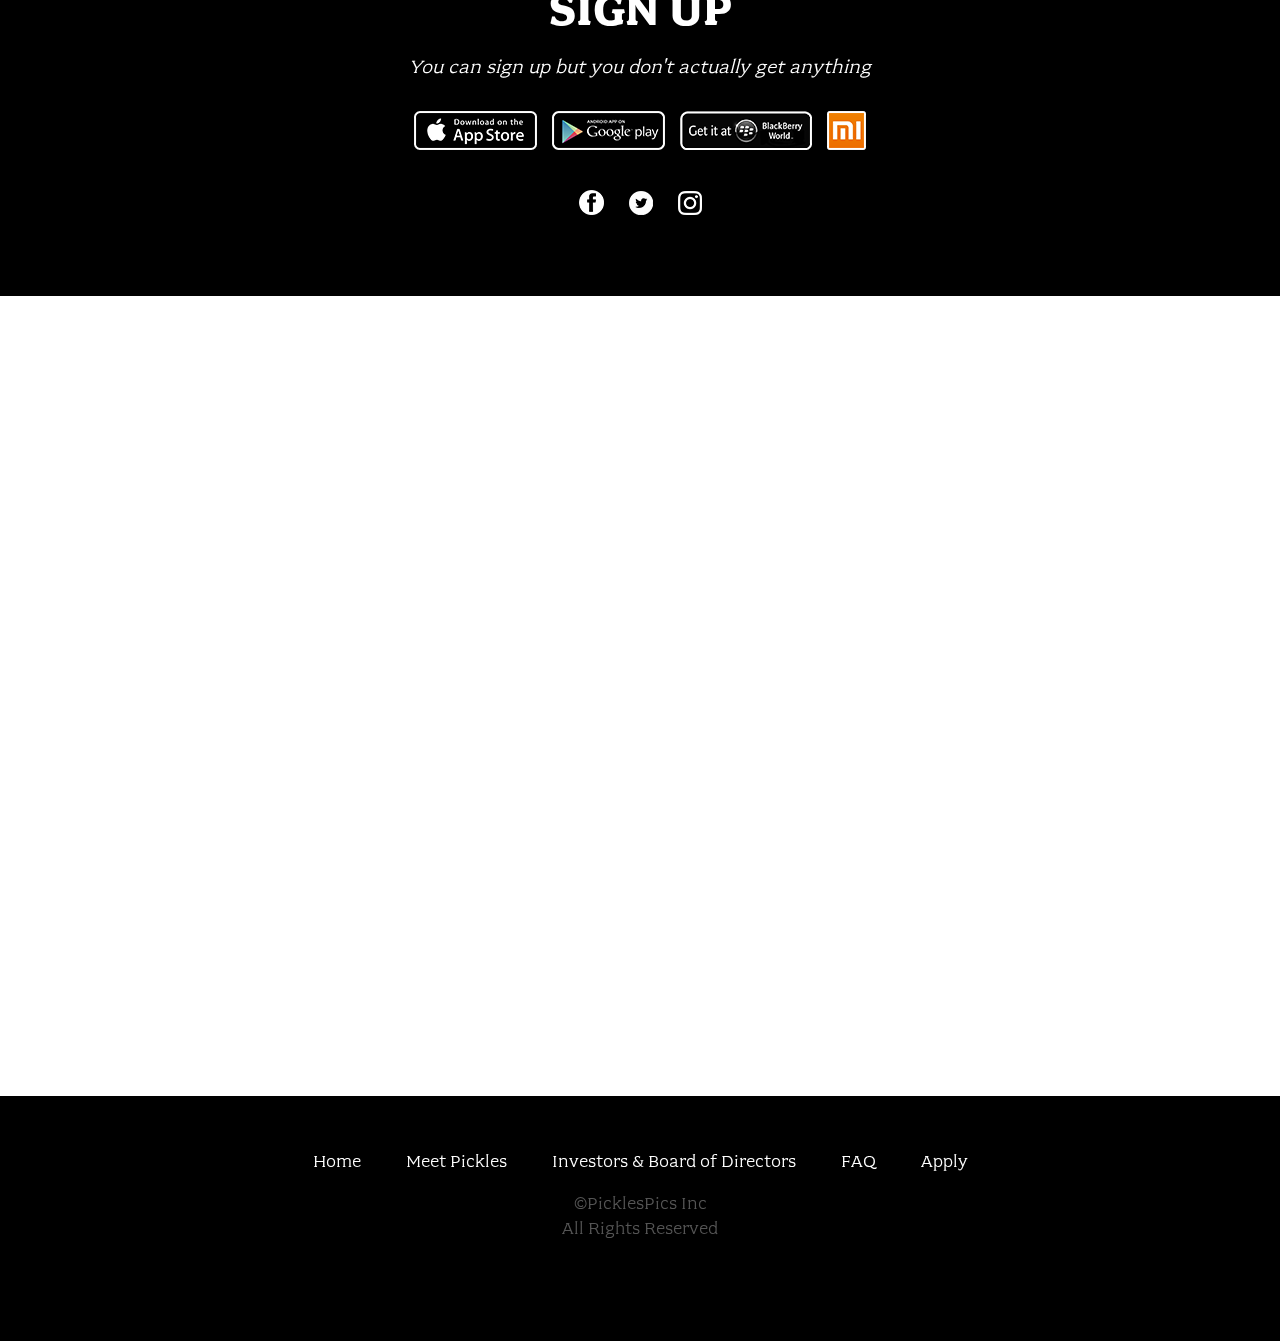
==== commit e58e6a1a: "more shit" ====
--- a/index.html
+++ b/index.html
@@ -58,6 +58,14 @@
         </div>
       </div>
     </div>
+
+    <div class="column">
+      <div class="home-about-block">
+        <h3 class="title icon-music">Listen to Pickles</h3>
+        <p class="content">You can (in the near future) listen to Pickles sing, hopefully.</p>
+      </div>
+    </div>
+  </div>
   </section>
 
   <section class="home-story">
--- a/css/main.css
+++ b/css/main.css
@@ -1 +1 @@
-/*! normalize.css v4.2.0 | MIT License | github.com/necolas/normalize.css */html{font-family:sans-serif;line-height:1.15;-ms-text-size-adjust:100%;-webkit-text-size-adjust:100%}body{margin:0}article,aside,footer,header,nav,section{display:block}h1{font-size:2em;margin:.67em 0}figcaption,figure,main{display:block}figure{margin:1em 40px}hr{box-sizing:content-box;height:0;overflow:visible}pre{font-family:monospace,monospace;font-size:1em}a{background-color:transparent;-webkit-text-decoration-skip:objects}a:active,a:hover{outline-width:0}abbr[title]{border-bottom:none;text-decoration:underline;text-decoration:underline dotted}b,strong{font-weight:inherit;font-weight:bolder}code,kbd,samp{font-family:monospace,monospace;font-size:1em}dfn{font-style:italic}mark{background-color:#ff0;color:#000}small{font-size:80%}sub,sup{font-size:75%;line-height:0;position:relative;vertical-align:baseline}sub{bottom:-.25em}sup{top:-.5em}audio,video{display:inline-block}audio:not([controls]){display:none;height:0}img{border-style:none}svg:not(:root){overflow:hidden}button,input,optgroup,select,textarea{font:inherit;margin:0}optgroup{font-weight:700}button,input{overflow:visible}button,select{text-transform:none}[type=reset],[type=submit],button,html [type=button]{-webkit-appearance:button;cursor:pointer}[type=button]::-moz-focus-inner,[type=reset]::-moz-focus-inner,[type=submit]::-moz-focus-inner,button::-moz-focus-inner{border-style:none;padding:0}[type=button]:-moz-focusring,[type=reset]:-moz-focusring,[type=submit]:-moz-focusring,button:-moz-focusring{outline:1px dotted ButtonText}fieldset{border:1px solid silver;margin:0 2px;padding:.35em .625em .75em}legend{box-sizing:border-box;color:inherit;display:table;max-width:100%;padding:0;white-space:normal}progress{display:inline-block;vertical-align:baseline}textarea{overflow:auto}[type=checkbox],[type=radio]{box-sizing:border-box;padding:0}[type=number]::-webkit-inner-spin-button,[type=number]::-webkit-outer-spin-button{height:auto}[type=search]{-webkit-appearance:textfield;outline-offset:-2px}[type=search]::-webkit-search-cancel-button,[type=search]::-webkit-search-decoration{-webkit-appearance:none}::-webkit-file-upload-button{-webkit-appearance:button;font:inherit}details,menu{display:block}summary{display:list-item}canvas{display:inline-block}[hidden],template{display:none}.row{max-width:96.875rem;margin-left:auto;margin-right:auto}.row:after,.row:before{content:' ';display:table}.row:after{clear:both}.row.collapse>.column,.row.collapse>.columns{padding-left:0;padding-right:0}.row .row{max-width:none;margin-left:-.625rem;margin-right:-.625rem}@media screen and (min-width:40em){.row .row{margin-left:-.9375rem;margin-right:-.9375rem}}.row .row.collapse{margin-left:0;margin-right:0}.row.expanded{max-width:none}.row.expanded .row{margin-left:auto;margin-right:auto}.column,.columns{width:100%;float:left;padding-left:.625rem;padding-right:.625rem}@media screen and (min-width:40em){.column,.columns{padding-left:.9375rem;padding-right:.9375rem}}.column:last-child:not(:first-child),.columns:last-child:not(:first-child){float:right}.column.end:last-child:last-child,.end.columns:last-child:last-child{float:left}.column.row.row,.row.row.columns{float:none}.row .column.row.row,.row .row.row.columns{padding-left:0;padding-right:0;margin-left:0;margin-right:0}.small-1{width:8.3333333333%}.small-push-1{position:relative;left:8.3333333333%}.small-pull-1{position:relative;left:-8.3333333333%}.small-offset-0{margin-left:0}.small-2{width:16.6666666667%}.small-push-2{position:relative;left:16.6666666667%}.small-pull-2{position:relative;left:-16.6666666667%}.small-offset-1{margin-left:8.3333333333%}.small-3{width:25%}.small-push-3{position:relative;left:25%}.small-pull-3{position:relative;left:-25%}.small-offset-2{margin-left:16.6666666667%}.small-4{width:33.3333333333%}.small-push-4{position:relative;left:33.3333333333%}.small-pull-4{position:relative;left:-33.3333333333%}.small-offset-3{margin-left:25%}.small-5{width:41.6666666667%}.small-push-5{position:relative;left:41.6666666667%}.small-pull-5{position:relative;left:-41.6666666667%}.small-offset-4{margin-left:33.3333333333%}.small-6{width:50%}.small-push-6{position:relative;left:50%}.small-pull-6{position:relative;left:-50%}.small-offset-5{margin-left:41.6666666667%}.small-7{width:58.3333333333%}.small-push-7{position:relative;left:58.3333333333%}.small-pull-7{position:relative;left:-58.3333333333%}.small-offset-6{margin-left:50%}.small-8{width:66.6666666667%}.small-push-8{position:relative;left:66.6666666667%}.small-pull-8{position:relative;left:-66.6666666667%}.small-offset-7{margin-left:58.3333333333%}.small-9{width:75%}.small-push-9{position:relative;left:75%}.small-pull-9{position:relative;left:-75%}.small-offset-8{margin-left:66.6666666667%}.small-10{width:83.3333333333%}.small-push-10{position:relative;left:83.3333333333%}.small-pull-10{position:relative;left:-83.3333333333%}.small-offset-9{margin-left:75%}.small-11{width:91.6666666667%}.small-push-11{position:relative;left:91.6666666667%}.small-pull-11{position:relative;left:-91.6666666667%}.small-offset-10{margin-left:83.3333333333%}.small-12{width:100%}.small-offset-11{margin-left:91.6666666667%}.small-up-1>.column,.small-up-1>.columns{width:100%;float:left}.small-up-1>.column:nth-of-type(1n),.small-up-1>.columns:nth-of-type(1n){clear:none}.small-up-1>.column:nth-of-type(1n+1),.small-up-1>.columns:nth-of-type(1n+1){clear:both}.small-up-1>.column:last-child,.small-up-1>.columns:last-child{float:left}.small-up-2>.column,.small-up-2>.columns{width:50%;float:left}.small-up-2>.column:nth-of-type(1n),.small-up-2>.columns:nth-of-type(1n){clear:none}.small-up-2>.column:nth-of-type(2n+1),.small-up-2>.columns:nth-of-type(2n+1){clear:both}.small-up-2>.column:last-child,.small-up-2>.columns:last-child{float:left}.small-up-3>.column,.small-up-3>.columns{width:33.3333333333%;float:left}.small-up-3>.column:nth-of-type(1n),.small-up-3>.columns:nth-of-type(1n){clear:none}.small-up-3>.column:nth-of-type(3n+1),.small-up-3>.columns:nth-of-type(3n+1){clear:both}.small-up-3>.column:last-child,.small-up-3>.columns:last-child{float:left}.small-up-4>.column,.small-up-4>.columns{width:25%;float:left}.small-up-4>.column:nth-of-type(1n),.small-up-4>.columns:nth-of-type(1n){clear:none}.small-up-4>.column:nth-of-type(4n+1),.small-up-4>.columns:nth-of-type(4n+1){clear:both}.small-up-4>.column:last-child,.small-up-4>.columns:last-child{float:left}.small-up-5>.column,.small-up-5>.columns{width:20%;float:left}.small-up-5>.column:nth-of-type(1n),.small-up-5>.columns:nth-of-type(1n){clear:none}.small-up-5>.column:nth-of-type(5n+1),.small-up-5>.columns:nth-of-type(5n+1){clear:both}.small-up-5>.column:last-child,.small-up-5>.columns:last-child{float:left}.small-up-6>.column,.small-up-6>.columns{width:16.6666666667%;float:left}.small-up-6>.column:nth-of-type(1n),.small-up-6>.columns:nth-of-type(1n){clear:none}.small-up-6>.column:nth-of-type(6n+1),.small-up-6>.columns:nth-of-type(6n+1){clear:both}.small-up-6>.column:last-child,.small-up-6>.columns:last-child{float:left}.small-up-7>.column,.small-up-7>.columns{width:14.2857142857%;float:left}.small-up-7>.column:nth-of-type(1n),.small-up-7>.columns:nth-of-type(1n){clear:none}.small-up-7>.column:nth-of-type(7n+1),.small-up-7>.columns:nth-of-type(7n+1){clear:both}.small-up-7>.column:last-child,.small-up-7>.columns:last-child{float:left}.small-up-8>.column,.small-up-8>.columns{width:12.5%;float:left}.small-up-8>.column:nth-of-type(1n),.small-up-8>.columns:nth-of-type(1n){clear:none}.small-up-8>.column:nth-of-type(8n+1),.small-up-8>.columns:nth-of-type(8n+1){clear:both}.small-up-8>.column:last-child,.small-up-8>.columns:last-child{float:left}.small-collapse>.column,.small-collapse>.columns{padding-left:0;padding-right:0}.expanded.row .small-collapse.row,.small-collapse .row{margin-left:0;margin-right:0}.small-uncollapse>.column,.small-uncollapse>.columns{padding-left:.625rem;padding-right:.625rem}.small-centered{float:none;margin-left:auto;margin-right:auto}.small-pull-0,.small-push-0,.small-uncentered{position:static;margin-left:0;margin-right:0;float:left}@media screen and (min-width:40em){.medium-1{width:8.3333333333%}.medium-push-1{position:relative;left:8.3333333333%}.medium-pull-1{position:relative;left:-8.3333333333%}.medium-offset-0{margin-left:0}.medium-2{width:16.6666666667%}.medium-push-2{position:relative;left:16.6666666667%}.medium-pull-2{position:relative;left:-16.6666666667%}.medium-offset-1{margin-left:8.3333333333%}.medium-3{width:25%}.medium-push-3{position:relative;left:25%}.medium-pull-3{position:relative;left:-25%}.medium-offset-2{margin-left:16.6666666667%}.medium-4{width:33.3333333333%}.medium-push-4{position:relative;left:33.3333333333%}.medium-pull-4{position:relative;left:-33.3333333333%}.medium-offset-3{margin-left:25%}.medium-5{width:41.6666666667%}.medium-push-5{position:relative;left:41.6666666667%}.medium-pull-5{position:relative;left:-41.6666666667%}.medium-offset-4{margin-left:33.3333333333%}.medium-6{width:50%}.medium-push-6{position:relative;left:50%}.medium-pull-6{position:relative;left:-50%}.medium-offset-5{margin-left:41.6666666667%}.medium-7{width:58.3333333333%}.medium-push-7{position:relative;left:58.3333333333%}.medium-pull-7{position:relative;left:-58.3333333333%}.medium-offset-6{margin-left:50%}.medium-8{width:66.6666666667%}.medium-push-8{position:relative;left:66.6666666667%}.medium-pull-8{position:relative;left:-66.6666666667%}.medium-offset-7{margin-left:58.3333333333%}.medium-9{width:75%}.medium-push-9{position:relative;left:75%}.medium-pull-9{position:relative;left:-75%}.medium-offset-8{margin-left:66.6666666667%}.medium-10{width:83.3333333333%}.medium-push-10{position:relative;left:83.3333333333%}.medium-pull-10{position:relative;left:-83.3333333333%}.medium-offset-9{margin-left:75%}.medium-11{width:91.6666666667%}.medium-push-11{position:relative;left:91.6666666667%}.medium-pull-11{position:relative;left:-91.6666666667%}.medium-offset-10{margin-left:83.3333333333%}.medium-12{width:100%}.medium-offset-11{margin-left:91.6666666667%}.medium-up-1>.column,.medium-up-1>.columns{width:100%;float:left}.medium-up-1>.column:nth-of-type(1n),.medium-up-1>.columns:nth-of-type(1n){clear:none}.medium-up-1>.column:nth-of-type(1n+1),.medium-up-1>.columns:nth-of-type(1n+1){clear:both}.medium-up-1>.column:last-child,.medium-up-1>.columns:last-child{float:left}.medium-up-2>.column,.medium-up-2>.columns{width:50%;float:left}.medium-up-2>.column:nth-of-type(1n),.medium-up-2>.columns:nth-of-type(1n){clear:none}.medium-up-2>.column:nth-of-type(2n+1),.medium-up-2>.columns:nth-of-type(2n+1){clear:both}.medium-up-2>.column:last-child,.medium-up-2>.columns:last-child{float:left}.medium-up-3>.column,.medium-up-3>.columns{width:33.3333333333%;float:left}.medium-up-3>.column:nth-of-type(1n),.medium-up-3>.columns:nth-of-type(1n){clear:none}.medium-up-3>.column:nth-of-type(3n+1),.medium-up-3>.columns:nth-of-type(3n+1){clear:both}.medium-up-3>.column:last-child,.medium-up-3>.columns:last-child{float:left}.medium-up-4>.column,.medium-up-4>.columns{width:25%;float:left}.medium-up-4>.column:nth-of-type(1n),.medium-up-4>.columns:nth-of-type(1n){clear:none}.medium-up-4>.column:nth-of-type(4n+1),.medium-up-4>.columns:nth-of-type(4n+1){clear:both}.medium-up-4>.column:last-child,.medium-up-4>.columns:last-child{float:left}.medium-up-5>.column,.medium-up-5>.columns{width:20%;float:left}.medium-up-5>.column:nth-of-type(1n),.medium-up-5>.columns:nth-of-type(1n){clear:none}.medium-up-5>.column:nth-of-type(5n+1),.medium-up-5>.columns:nth-of-type(5n+1){clear:both}.medium-up-5>.column:last-child,.medium-up-5>.columns:last-child{float:left}.medium-up-6>.column,.medium-up-6>.columns{width:16.6666666667%;float:left}.medium-up-6>.column:nth-of-type(1n),.medium-up-6>.columns:nth-of-type(1n){clear:none}.medium-up-6>.column:nth-of-type(6n+1),.medium-up-6>.columns:nth-of-type(6n+1){clear:both}.medium-up-6>.column:last-child,.medium-up-6>.columns:last-child{float:left}.medium-up-7>.column,.medium-up-7>.columns{width:14.2857142857%;float:left}.medium-up-7>.column:nth-of-type(1n),.medium-up-7>.columns:nth-of-type(1n){clear:none}.medium-up-7>.column:nth-of-type(7n+1),.medium-up-7>.columns:nth-of-type(7n+1){clear:both}.medium-up-7>.column:last-child,.medium-up-7>.columns:last-child{float:left}.medium-up-8>.column,.medium-up-8>.columns{width:12.5%;float:left}.medium-up-8>.column:nth-of-type(1n),.medium-up-8>.columns:nth-of-type(1n){clear:none}.medium-up-8>.column:nth-of-type(8n+1),.medium-up-8>.columns:nth-of-type(8n+1){clear:both}.medium-up-8>.column:last-child,.medium-up-8>.columns:last-child{float:left}.medium-collapse>.column,.medium-collapse>.columns{padding-left:0;padding-right:0}.expanded.row .medium-collapse.row,.medium-collapse .row{margin-left:0;margin-right:0}.medium-uncollapse>.column,.medium-uncollapse>.columns{padding-left:.9375rem;padding-right:.9375rem}.medium-centered{float:none;margin-left:auto;margin-right:auto}.medium-pull-0,.medium-push-0,.medium-uncentered{position:static;margin-left:0;margin-right:0;float:left}}@media screen and (min-width:64em){.large-1{width:8.3333333333%}.large-push-1{position:relative;left:8.3333333333%}.large-pull-1{position:relative;left:-8.3333333333%}.large-offset-0{margin-left:0}.large-2{width:16.6666666667%}.large-push-2{position:relative;left:16.6666666667%}.large-pull-2{position:relative;left:-16.6666666667%}.large-offset-1{margin-left:8.3333333333%}.large-3{width:25%}.large-push-3{position:relative;left:25%}.large-pull-3{position:relative;left:-25%}.large-offset-2{margin-left:16.6666666667%}.large-4{width:33.3333333333%}.large-push-4{position:relative;left:33.3333333333%}.large-pull-4{position:relative;left:-33.3333333333%}.large-offset-3{margin-left:25%}.large-5{width:41.6666666667%}.large-push-5{position:relative;left:41.6666666667%}.large-pull-5{position:relative;left:-41.6666666667%}.large-offset-4{margin-left:33.3333333333%}.large-6{width:50%}.large-push-6{position:relative;left:50%}.large-pull-6{position:relative;left:-50%}.large-offset-5{margin-left:41.6666666667%}.large-7{width:58.3333333333%}.large-push-7{position:relative;left:58.3333333333%}.large-pull-7{position:relative;left:-58.3333333333%}.large-offset-6{margin-left:50%}.large-8{width:66.6666666667%}.large-push-8{position:relative;left:66.6666666667%}.large-pull-8{position:relative;left:-66.6666666667%}.large-offset-7{margin-left:58.3333333333%}.large-9{width:75%}.large-push-9{position:relative;left:75%}.large-pull-9{position:relative;left:-75%}.large-offset-8{margin-left:66.6666666667%}.large-10{width:83.3333333333%}.large-push-10{position:relative;left:83.3333333333%}.large-pull-10{position:relative;left:-83.3333333333%}.large-offset-9{margin-left:75%}.large-11{width:91.6666666667%}.large-push-11{position:relative;left:91.6666666667%}.large-pull-11{position:relative;left:-91.6666666667%}.large-offset-10{margin-left:83.3333333333%}.large-12{width:100%}.large-offset-11{margin-left:91.6666666667%}.large-up-1>.column,.large-up-1>.columns{width:100%;float:left}.large-up-1>.column:nth-of-type(1n),.large-up-1>.columns:nth-of-type(1n){clear:none}.large-up-1>.column:nth-of-type(1n+1),.large-up-1>.columns:nth-of-type(1n+1){clear:both}.large-up-1>.column:last-child,.large-up-1>.columns:last-child{float:left}.large-up-2>.column,.large-up-2>.columns{width:50%;float:left}.large-up-2>.column:nth-of-type(1n),.large-up-2>.columns:nth-of-type(1n){clear:none}.large-up-2>.column:nth-of-type(2n+1),.large-up-2>.columns:nth-of-type(2n+1){clear:both}.large-up-2>.column:last-child,.large-up-2>.columns:last-child{float:left}.large-up-3>.column,.large-up-3>.columns{width:33.3333333333%;float:left}.large-up-3>.column:nth-of-type(1n),.large-up-3>.columns:nth-of-type(1n){clear:none}.large-up-3>.column:nth-of-type(3n+1),.large-up-3>.columns:nth-of-type(3n+1){clear:both}.large-up-3>.column:last-child,.large-up-3>.columns:last-child{float:left}.large-up-4>.column,.large-up-4>.columns{width:25%;float:left}.large-up-4>.column:nth-of-type(1n),.large-up-4>.columns:nth-of-type(1n){clear:none}.large-up-4>.column:nth-of-type(4n+1),.large-up-4>.columns:nth-of-type(4n+1){clear:both}.large-up-4>.column:last-child,.large-up-4>.columns:last-child{float:left}.large-up-5>.column,.large-up-5>.columns{width:20%;float:left}.large-up-5>.column:nth-of-type(1n),.large-up-5>.columns:nth-of-type(1n){clear:none}.large-up-5>.column:nth-of-type(5n+1),.large-up-5>.columns:nth-of-type(5n+1){clear:both}.large-up-5>.column:last-child,.large-up-5>.columns:last-child{float:left}.large-up-6>.column,.large-up-6>.columns{width:16.6666666667%;float:left}.large-up-6>.column:nth-of-type(1n),.large-up-6>.columns:nth-of-type(1n){clear:none}.large-up-6>.column:nth-of-type(6n+1),.large-up-6>.columns:nth-of-type(6n+1){clear:both}.large-up-6>.column:last-child,.large-up-6>.columns:last-child{float:left}.large-up-7>.column,.large-up-7>.columns{width:14.2857142857%;float:left}.large-up-7>.column:nth-of-type(1n),.large-up-7>.columns:nth-of-type(1n){clear:none}.large-up-7>.column:nth-of-type(7n+1),.large-up-7>.columns:nth-of-type(7n+1){clear:both}.large-up-7>.column:last-child,.large-up-7>.columns:last-child{float:left}.large-up-8>.column,.large-up-8>.columns{width:12.5%;float:left}.large-up-8>.column:nth-of-type(1n),.large-up-8>.columns:nth-of-type(1n){clear:none}.large-up-8>.column:nth-of-type(8n+1),.large-up-8>.columns:nth-of-type(8n+1){clear:both}.large-up-8>.column:last-child,.large-up-8>.columns:last-child{float:left}.large-collapse>.column,.large-collapse>.columns{padding-left:0;padding-right:0}.expanded.row .large-collapse.row,.large-collapse .row{margin-left:0;margin-right:0}.large-uncollapse>.column,.large-uncollapse>.columns{padding-left:.9375rem;padding-right:.9375rem}.large-centered{float:none;margin-left:auto;margin-right:auto}.large-pull-0,.large-push-0,.large-uncentered{position:static;margin-left:0;margin-right:0;float:left}}@media screen and (min-width:75em){.xlarge-1{width:8.3333333333%}.xlarge-push-1{position:relative;left:8.3333333333%}.xlarge-pull-1{position:relative;left:-8.3333333333%}.xlarge-offset-0{margin-left:0}.xlarge-2{width:16.6666666667%}.xlarge-push-2{position:relative;left:16.6666666667%}.xlarge-pull-2{position:relative;left:-16.6666666667%}.xlarge-offset-1{margin-left:8.3333333333%}.xlarge-3{width:25%}.xlarge-push-3{position:relative;left:25%}.xlarge-pull-3{position:relative;left:-25%}.xlarge-offset-2{margin-left:16.6666666667%}.xlarge-4{width:33.3333333333%}.xlarge-push-4{position:relative;left:33.3333333333%}.xlarge-pull-4{position:relative;left:-33.3333333333%}.xlarge-offset-3{margin-left:25%}.xlarge-5{width:41.6666666667%}.xlarge-push-5{position:relative;left:41.6666666667%}.xlarge-pull-5{position:relative;left:-41.6666666667%}.xlarge-offset-4{margin-left:33.3333333333%}.xlarge-6{width:50%}.xlarge-push-6{position:relative;left:50%}.xlarge-pull-6{position:relative;left:-50%}.xlarge-offset-5{margin-left:41.6666666667%}.xlarge-7{width:58.3333333333%}.xlarge-push-7{position:relative;left:58.3333333333%}.xlarge-pull-7{position:relative;left:-58.3333333333%}.xlarge-offset-6{margin-left:50%}.xlarge-8{width:66.6666666667%}.xlarge-push-8{position:relative;left:66.6666666667%}.xlarge-pull-8{position:relative;left:-66.6666666667%}.xlarge-offset-7{margin-left:58.3333333333%}.xlarge-9{width:75%}.xlarge-push-9{position:relative;left:75%}.xlarge-pull-9{position:relative;left:-75%}.xlarge-offset-8{margin-left:66.6666666667%}.xlarge-10{width:83.3333333333%}.xlarge-push-10{position:relative;left:83.3333333333%}.xlarge-pull-10{position:relative;left:-83.3333333333%}.xlarge-offset-9{margin-left:75%}.xlarge-11{width:91.6666666667%}.xlarge-push-11{position:relative;left:91.6666666667%}.xlarge-pull-11{position:relative;left:-91.6666666667%}.xlarge-offset-10{margin-left:83.3333333333%}.xlarge-12{width:100%}.xlarge-offset-11{margin-left:91.6666666667%}.xlarge-up-1>.column,.xlarge-up-1>.columns{width:100%;float:left}.xlarge-up-1>.column:nth-of-type(1n),.xlarge-up-1>.columns:nth-of-type(1n){clear:none}.xlarge-up-1>.column:nth-of-type(1n+1),.xlarge-up-1>.columns:nth-of-type(1n+1){clear:both}.xlarge-up-1>.column:last-child,.xlarge-up-1>.columns:last-child{float:left}.xlarge-up-2>.column,.xlarge-up-2>.columns{width:50%;float:left}.xlarge-up-2>.column:nth-of-type(1n),.xlarge-up-2>.columns:nth-of-type(1n){clear:none}.xlarge-up-2>.column:nth-of-type(2n+1),.xlarge-up-2>.columns:nth-of-type(2n+1){clear:both}.xlarge-up-2>.column:last-child,.xlarge-up-2>.columns:last-child{float:left}.xlarge-up-3>.column,.xlarge-up-3>.columns{width:33.3333333333%;float:left}.xlarge-up-3>.column:nth-of-type(1n),.xlarge-up-3>.columns:nth-of-type(1n){clear:none}.xlarge-up-3>.column:nth-of-type(3n+1),.xlarge-up-3>.columns:nth-of-type(3n+1){clear:both}.xlarge-up-3>.column:last-child,.xlarge-up-3>.columns:last-child{float:left}.xlarge-up-4>.column,.xlarge-up-4>.columns{width:25%;float:left}.xlarge-up-4>.column:nth-of-type(1n),.xlarge-up-4>.columns:nth-of-type(1n){clear:none}.xlarge-up-4>.column:nth-of-type(4n+1),.xlarge-up-4>.columns:nth-of-type(4n+1){clear:both}.xlarge-up-4>.column:last-child,.xlarge-up-4>.columns:last-child{float:left}.xlarge-up-5>.column,.xlarge-up-5>.columns{width:20%;float:left}.xlarge-up-5>.column:nth-of-type(1n),.xlarge-up-5>.columns:nth-of-type(1n){clear:none}.xlarge-up-5>.column:nth-of-type(5n+1),.xlarge-up-5>.columns:nth-of-type(5n+1){clear:both}.xlarge-up-5>.column:last-child,.xlarge-up-5>.columns:last-child{float:left}.xlarge-up-6>.column,.xlarge-up-6>.columns{width:16.6666666667%;float:left}.xlarge-up-6>.column:nth-of-type(1n),.xlarge-up-6>.columns:nth-of-type(1n){clear:none}.xlarge-up-6>.column:nth-of-type(6n+1),.xlarge-up-6>.columns:nth-of-type(6n+1){clear:both}.xlarge-up-6>.column:last-child,.xlarge-up-6>.columns:last-child{float:left}.xlarge-up-7>.column,.xlarge-up-7>.columns{width:14.2857142857%;float:left}.xlarge-up-7>.column:nth-of-type(1n),.xlarge-up-7>.columns:nth-of-type(1n){clear:none}.xlarge-up-7>.column:nth-of-type(7n+1),.xlarge-up-7>.columns:nth-of-type(7n+1){clear:both}.xlarge-up-7>.column:last-child,.xlarge-up-7>.columns:last-child{float:left}.xlarge-up-8>.column,.xlarge-up-8>.columns{width:12.5%;float:left}.xlarge-up-8>.column:nth-of-type(1n),.xlarge-up-8>.columns:nth-of-type(1n){clear:none}.xlarge-up-8>.column:nth-of-type(8n+1),.xlarge-up-8>.columns:nth-of-type(8n+1){clear:both}.xlarge-up-8>.column:last-child,.xlarge-up-8>.columns:last-child{float:left}.xlarge-collapse>.column,.xlarge-collapse>.columns{padding-left:0;padding-right:0}.expanded.row .xlarge-collapse.row,.xlarge-collapse .row{margin-left:0;margin-right:0}.xlarge-uncollapse>.column,.xlarge-uncollapse>.columns{padding-left:.9375rem;padding-right:.9375rem}.xlarge-centered{float:none;margin-left:auto;margin-right:auto}.xlarge-pull-0,.xlarge-push-0,.xlarge-uncentered{position:static;margin-left:0;margin-right:0;float:left}}@media screen and (min-width:90em){.xxlarge-1{width:8.3333333333%}.xxlarge-push-1{position:relative;left:8.3333333333%}.xxlarge-pull-1{position:relative;left:-8.3333333333%}.xxlarge-offset-0{margin-left:0}.xxlarge-2{width:16.6666666667%}.xxlarge-push-2{position:relative;left:16.6666666667%}.xxlarge-pull-2{position:relative;left:-16.6666666667%}.xxlarge-offset-1{margin-left:8.3333333333%}.xxlarge-3{width:25%}.xxlarge-push-3{position:relative;left:25%}.xxlarge-pull-3{position:relative;left:-25%}.xxlarge-offset-2{margin-left:16.6666666667%}.xxlarge-4{width:33.3333333333%}.xxlarge-push-4{position:relative;left:33.3333333333%}.xxlarge-pull-4{position:relative;left:-33.3333333333%}.xxlarge-offset-3{margin-left:25%}.xxlarge-5{width:41.6666666667%}.xxlarge-push-5{position:relative;left:41.6666666667%}.xxlarge-pull-5{position:relative;left:-41.6666666667%}.xxlarge-offset-4{margin-left:33.3333333333%}.xxlarge-6{width:50%}.xxlarge-push-6{position:relative;left:50%}.xxlarge-pull-6{position:relative;left:-50%}.xxlarge-offset-5{margin-left:41.6666666667%}.xxlarge-7{width:58.3333333333%}.xxlarge-push-7{position:relative;left:58.3333333333%}.xxlarge-pull-7{position:relative;left:-58.3333333333%}.xxlarge-offset-6{margin-left:50%}.xxlarge-8{width:66.6666666667%}.xxlarge-push-8{position:relative;left:66.6666666667%}.xxlarge-pull-8{position:relative;left:-66.6666666667%}.xxlarge-offset-7{margin-left:58.3333333333%}.xxlarge-9{width:75%}.xxlarge-push-9{position:relative;left:75%}.xxlarge-pull-9{position:relative;left:-75%}.xxlarge-offset-8{margin-left:66.6666666667%}.xxlarge-10{width:83.3333333333%}.xxlarge-push-10{position:relative;left:83.3333333333%}.xxlarge-pull-10{position:relative;left:-83.3333333333%}.xxlarge-offset-9{margin-left:75%}.xxlarge-11{width:91.6666666667%}.xxlarge-push-11{position:relative;left:91.6666666667%}.xxlarge-pull-11{position:relative;left:-91.6666666667%}.xxlarge-offset-10{margin-left:83.3333333333%}.xxlarge-12{width:100%}.xxlarge-offset-11{margin-left:91.6666666667%}.xxlarge-up-1>.column,.xxlarge-up-1>.columns{width:100%;float:left}.xxlarge-up-1>.column:nth-of-type(1n),.xxlarge-up-1>.columns:nth-of-type(1n){clear:none}.xxlarge-up-1>.column:nth-of-type(1n+1),.xxlarge-up-1>.columns:nth-of-type(1n+1){clear:both}.xxlarge-up-1>.column:last-child,.xxlarge-up-1>.columns:last-child{float:left}.xxlarge-up-2>.column,.xxlarge-up-2>.columns{width:50%;float:left}.xxlarge-up-2>.column:nth-of-type(1n),.xxlarge-up-2>.columns:nth-of-type(1n){clear:none}.xxlarge-up-2>.column:nth-of-type(2n+1),.xxlarge-up-2>.columns:nth-of-type(2n+1){clear:both}.xxlarge-up-2>.column:last-child,.xxlarge-up-2>.columns:last-child{float:left}.xxlarge-up-3>.column,.xxlarge-up-3>.columns{width:33.3333333333%;float:left}.xxlarge-up-3>.column:nth-of-type(1n),.xxlarge-up-3>.columns:nth-of-type(1n){clear:none}.xxlarge-up-3>.column:nth-of-type(3n+1),.xxlarge-up-3>.columns:nth-of-type(3n+1){clear:both}.xxlarge-up-3>.column:last-child,.xxlarge-up-3>.columns:last-child{float:left}.xxlarge-up-4>.column,.xxlarge-up-4>.columns{width:25%;float:left}.xxlarge-up-4>.column:nth-of-type(1n),.xxlarge-up-4>.columns:nth-of-type(1n){clear:none}.xxlarge-up-4>.column:nth-of-type(4n+1),.xxlarge-up-4>.columns:nth-of-type(4n+1){clear:both}.xxlarge-up-4>.column:last-child,.xxlarge-up-4>.columns:last-child{float:left}.xxlarge-up-5>.column,.xxlarge-up-5>.columns{width:20%;float:left}.xxlarge-up-5>.column:nth-of-type(1n),.xxlarge-up-5>.columns:nth-of-type(1n){clear:none}.xxlarge-up-5>.column:nth-of-type(5n+1),.xxlarge-up-5>.columns:nth-of-type(5n+1){clear:both}.xxlarge-up-5>.column:last-child,.xxlarge-up-5>.columns:last-child{float:left}.xxlarge-up-6>.column,.xxlarge-up-6>.columns{width:16.6666666667%;float:left}.xxlarge-up-6>.column:nth-of-type(1n),.xxlarge-up-6>.columns:nth-of-type(1n){clear:none}.xxlarge-up-6>.column:nth-of-type(6n+1),.xxlarge-up-6>.columns:nth-of-type(6n+1){clear:both}.xxlarge-up-6>.column:last-child,.xxlarge-up-6>.columns:last-child{float:left}.xxlarge-up-7>.column,.xxlarge-up-7>.columns{width:14.2857142857%;float:left}.xxlarge-up-7>.column:nth-of-type(1n),.xxlarge-up-7>.columns:nth-of-type(1n){clear:none}.xxlarge-up-7>.column:nth-of-type(7n+1),.xxlarge-up-7>.columns:nth-of-type(7n+1){clear:both}.xxlarge-up-7>.column:last-child,.xxlarge-up-7>.columns:last-child{float:left}.xxlarge-up-8>.column,.xxlarge-up-8>.columns{width:12.5%;float:left}.xxlarge-up-8>.column:nth-of-type(1n),.xxlarge-up-8>.columns:nth-of-type(1n){clear:none}.xxlarge-up-8>.column:nth-of-type(8n+1),.xxlarge-up-8>.columns:nth-of-type(8n+1){clear:both}.xxlarge-up-8>.column:last-child,.xxlarge-up-8>.columns:last-child{float:left}.xxlarge-collapse>.column,.xxlarge-collapse>.columns{padding-left:0;padding-right:0}.expanded.row .xxlarge-collapse.row,.xxlarge-collapse .row{margin-left:0;margin-right:0}.xxlarge-uncollapse>.column,.xxlarge-uncollapse>.columns{padding-left:.9375rem;padding-right:.9375rem}.xxlarge-centered{float:none;margin-left:auto;margin-right:auto}.xxlarge-pull-0,.xxlarge-push-0,.xxlarge-uncentered{position:static;margin-left:0;margin-right:0;float:left}}.footer-nav ul,.site-nav ul{margin:0;padding:0;list-style:none}*,:after,:before{box-sizing:border-box}html{line-height:1.4}html.menu-opened{overflow:hidden}body{font-family:fairplex-wide,serif;font-size:125%;-webkit-font-smoothing:antialiased;-moz-osx-font-smoothing:grayscale}h1,h2,h3,h4,h5{line-height:1;margin:0 0 .9375rem;text-transform:uppercase;font-size:1.5rem}@media screen and (min-width:40em){h1,h2,h3,h4,h5{font-size:2.25rem}}@media screen and (min-width:64em){h1,h2,h3,h4,h5{font-size:3rem}}::-webkit-input-placeholder{color:hsla(0,0%,100%,.4);font-style:italic}::-moz-placeholder{color:hsla(0,0%,100%,.4);font-style:italic}:-ms-input-placeholder{color:hsla(0,0%,100%,.4);font-style:italic}a{color:#f50856;text-decoration:none}img{max-width:100%}.content{font-style:italic}.site-nav{background:url(../images/star-pattern.png) 50% hsla(0,0%,100%,.2);-webkit-box-align:center;-ms-flex-align:center;align-items:center;display:-webkit-box;display:-ms-flexbox;display:flex;-webkit-box-pack:center;-ms-flex-pack:center;justify-content:center;text-align:center;position:fixed;top:0;left:0;opacity:0;height:100vh;width:100%;z-index:-1;-webkit-transition:all .2s ease-in-out;transition:all .2s ease-in-out}.menu-opened .site-nav{opacity:1;z-index:100}.site-nav li{margin:.9375rem 0}.site-nav a{color:#000;font-weight:700}.site-nav a:hover{color:#f50856}@media screen and (min-width:40em){.site-nav a{font-size:2.5rem}}@media screen and (min-width:64em){.site-nav a{font-size:3.125rem}}.btn-menu{background:none;width:30px;height:19px;-webkit-appearance:none;-moz-appearance:none;appearance:none;border:none;cursor:pointer;outline:none;position:absolute;padding:0;right:1.25rem;top:1.25rem;z-index:200;text-indent:-999em}.btn-menu span,.btn-menu span:after,.btn-menu span:before{cursor:pointer;width:30px;height:3px}.btn-menu span{display:block;position:relative;background:#fff;-webkit-transition:all 0ms .3s;transition:all 0ms .3s}.btn-menu span:before{bottom:8px;-webkit-transition:bottom .3s cubic-bezier(.23,1,.32,1) .3s,-webkit-transform .3s cubic-bezier(.23,1,.32,1);transition:bottom .3s cubic-bezier(.23,1,.32,1) .3s,-webkit-transform .3s cubic-bezier(.23,1,.32,1);transition:bottom .3s cubic-bezier(.23,1,.32,1) .3s,transform .3s cubic-bezier(.23,1,.32,1);transition:bottom .3s cubic-bezier(.23,1,.32,1) .3s,transform .3s cubic-bezier(.23,1,.32,1),-webkit-transform .3s cubic-bezier(.23,1,.32,1)}.btn-menu span:after,.btn-menu span:before{content:"";position:absolute;left:0;background:#fff}.btn-menu span:after{top:8px;-webkit-transition:top .3s cubic-bezier(.23,1,.32,1) .3s,-webkit-transform .3s cubic-bezier(.23,1,.32,1);transition:top .3s cubic-bezier(.23,1,.32,1) .3s,-webkit-transform .3s cubic-bezier(.23,1,.32,1);transition:top .3s cubic-bezier(.23,1,.32,1) .3s,transform .3s cubic-bezier(.23,1,.32,1);transition:top .3s cubic-bezier(.23,1,.32,1) .3s,transform .3s cubic-bezier(.23,1,.32,1),-webkit-transform .3s cubic-bezier(.23,1,.32,1)}.menu-opened .btn-menu span{background:hsla(0,0%,100%,0)}.menu-opened .btn-menu span:after{background:#000;top:0;-webkit-transform:rotate(45deg);transform:rotate(45deg);-webkit-transition:top .3s cubic-bezier(.23,1,.32,1),-webkit-transform .3s cubic-bezier(.23,1,.32,1) .3s;transition:top .3s cubic-bezier(.23,1,.32,1),-webkit-transform .3s cubic-bezier(.23,1,.32,1) .3s;transition:top .3s cubic-bezier(.23,1,.32,1),transform .3s cubic-bezier(.23,1,.32,1) .3s;transition:top .3s cubic-bezier(.23,1,.32,1),transform .3s cubic-bezier(.23,1,.32,1) .3s,-webkit-transform .3s cubic-bezier(.23,1,.32,1) .3s}.menu-opened .btn-menu span:before{background:#000;bottom:0;-webkit-transform:rotate(-45deg);transform:rotate(-45deg);-webkit-transition:bottom .3s cubic-bezier(.23,1,.32,1),-webkit-transform .3s cubic-bezier(.23,1,.32,1) .3s;transition:bottom .3s cubic-bezier(.23,1,.32,1),-webkit-transform .3s cubic-bezier(.23,1,.32,1) .3s;transition:bottom .3s cubic-bezier(.23,1,.32,1),transform .3s cubic-bezier(.23,1,.32,1) .3s;transition:bottom .3s cubic-bezier(.23,1,.32,1),transform .3s cubic-bezier(.23,1,.32,1) .3s,-webkit-transform .3s cubic-bezier(.23,1,.32,1) .3s}.site-logo{display:block;background:url(../images/wr-logo-white.png) no-repeat;height:3.5rem;width:15.1875rem;text-indent:-999em;margin:0 auto 2.5rem}.site-logo.dark{background:url(../images/wr-logo-black.png) no-repeat}@media screen and (min-width:64em){.site-logo{margin-bottom:6.25rem}}.site-footer{background:#000;padding:2.5rem 0;text-align:center}@media screen and (min-width:40em){.site-footer{padding:3.125rem 0 6.25rem}}.footer-nav{margin-bottom:.9375rem}.footer-nav ul{line-height:1.5}@media screen and (min-width:40em){.footer-nav li{display:inline-block;margin:0 .625rem}}@media screen and (min-width:64em){.footer-nav li{margin:0 1.25rem}}.footer-nav a{color:#fff;font-size:1.125rem}.footer-nav a:hover{color:#f50856}.footer-legal{color:#555;font-size:1.125rem}.page-home .site-header{position:relative}.page-home .site-header .title{background:url(../images/pickles_yawning.jpg) no-repeat top;background-size:cover;padding-bottom:70.2753441802%;margin:0;text-indent:-999em;position:relative}@media screen and (min-width:75em){.page-home .site-header .title:after{background:-webkit-linear-gradient(top,transparent,rgba(243,8,85,.85) 99%,rgba(245,8,86,.85));background:linear-gradient(180deg,transparent 0,rgba(243,8,85,.85) 99%,rgba(245,8,86,.85));content:'';height:3.75rem;width:100%;position:absolute;left:0;bottom:0}}.page-home .home-button{-webkit-appearance:none;-moz-appearance:none;appearance:none;background:#fff;border:1px solid transparent;border-radius:1.25rem;color:#f50856;font-size:1.25rem;text-transform:uppercase;padding:.3125rem 1.5625rem;position:absolute;left:50%;bottom:5%;-webkit-transform:translateX(-50%);transform:translateX(-50%);font-weight:700}@media screen and (min-width:40em){.page-home .home-button{bottom:22%}}.home-about{background:#f50856;color:#fff;padding:5rem 0;text-align:center}.home-about-block{margin:2.5rem 0}@media screen and (min-width:64em){.home-about-block{margin:5rem 0 0}}@media screen and (min-width:90em){.home-about-block{max-width:15rem;margin-left:auto;margin-right:auto}}.home-about-block .title{margin:0}.home-about-block .title:before{content:'';display:block;margin:0 auto 1.25rem;height:12.75rem}@media screen and (min-width:64em){.home-about-block .title{font-size:2.375rem}}.home-about-block .content{margin:0}.home-about-block .icon-download:before{background:url(../images/wr-home-block-1.png) no-repeat;width:11rem}.home-about-block .icon-unicorn:before{background:url(../images/wr-home-block-2.png) no-repeat;width:14.75rem}.home-about-block .icon-price:before{background:url(../images/wr-home-block-3.png) no-repeat;width:13.75rem}.home-about-block .icon-success:before{background:url(../images/wr-home-block-4.png) no-repeat;width:14.75rem}.home-story{background:url(../images/wr-home-about.jpg) no-repeat bottom;background-size:cover;color:#fff;text-align:center;padding:5rem 0}@media screen and (min-width:64em){.home-story{height:54.6875rem;display:-webkit-box;display:-ms-flexbox;display:flex;-webkit-box-align:center;-ms-flex-align:center;align-items:center}}@media screen and (min-width:75em){.home-story{height:63.75rem}}.home-sign-up{background:#000;color:#fff;text-align:center;padding:5rem 0}.home-sign-up .icon-w{max-width:50%}@media screen and (min-width:64em){.home-sign-up .icon-w{max-width:100%}}.home-sign-up form{max-width:45rem;margin:1.875rem auto;overflow:hidden}.home-sign-up form input{background:#333;border:1px solid transparent;color:#fff;padding:.3125rem;outline:none;width:100%}@media screen and (min-width:40em){.home-sign-up form input{border-top-left-radius:40px;border-bottom-left-radius:40px;float:left;height:3.4375rem;padding:.3125rem 1.875rem;width:calc(100% - 230px)}}.home-sign-up form button{background:#fff;border:1px solid transparent;color:#000;font-weight:700;text-transform:uppercase;outline:none;width:100%}@media screen and (min-width:40em){.home-sign-up form button{border-top-right-radius:40px;border-bottom-right-radius:40px;float:left;height:3.4375rem;width:14.375rem}}.home-sign-up .apps{margin:1.875rem 0}@media screen and (min-width:40em){.home-sign-up .apps a{margin:0 .3125rem}}.home-sign-up .social a{display:inline-block;text-indent:-999em;height:1.5rem;width:1.5rem;margin:0 .625rem;vertical-align:middle}.home-sign-up .social .icon-fb{background:url(../images/wr-home-facebook.png) no-repeat;height:1.5625rem;width:1.5625rem}.home-sign-up .social .icon-tw{background:url(../images/wr-home-twitter.png) no-repeat}.home-sign-up .social .icon-ig{background:url(../images/wr-home-instagram.png) no-repeat}.home-sign-up .social .icon-wc{background:url(../images/wr-home-wechat.png) no-repeat;width:1.8125rem}.home-sign-up .social .icon-wb{background:url(../images/wr-home-weibo.png) no-repeat;width:1.6875rem}.home-quote{background:url(../images/pickles_sleeping.jpg) no-repeat bottom;background-size:cover;color:#fff;text-align:center;padding:5rem 0;line-height:.9}@media screen and (min-width:40em){.home-quote{display:-webkit-box;display:-ms-flexbox;display:flex;-webkit-box-align:center;-ms-flex-align:center;align-items:center}}@media screen and (min-width:64em){.home-quote{height:37.5rem}}@media screen and (min-width:75em){.home-quote{height:50rem}}.home-quote .quote{text-transform:uppercase;font-weight:900;margin-bottom:2.5rem}@media screen and (min-width:40em){.home-quote .quote{font-size:1.875rem}}@media screen and (min-width:64em){.home-quote .quote{font-size:3.125rem}}.home-quote .quoter{font-style:italic}.kraken-callout{background:#00bbd3;color:#fff;text-align:center;padding:5rem 0}@media screen and (min-width:40em){.kraken-callout .row{display:-webkit-box;display:-ms-flexbox;display:flex;-webkit-box-align:center;-ms-flex-align:center;align-items:center}}.kraken-callout img{max-width:80%;margin-bottom:1.25rem}@media screen and (min-width:40em){.kraken-callout img{max-width:100%;margin:0}}.page-unicorns .site-header{background:url(../images/background.jpg) no-repeat top;background-size:cover;text-align:center;padding:1.875rem 0}@media screen and (min-width:64em){.page-unicorns .site-header{min-height:31.25rem}}@media screen and (min-width:90em){.page-unicorns .site-header{min-height:40.625rem}}.unicorns-list{margin-top:2.5rem;text-align:center}@media screen and (min-width:64em){.unicorns-list{margin-bottom:3.75rem}}.unicorns-list img{margin-bottom:1.25rem}.unicorns-list .title{margin:0}.unicorns-list .subtitle{font-style:italic}.unicorns-list .subtitle:after{content:'-';display:block}.unicorns-list .content{margin-top:0}.unicorns-list .unicorn{overflow:hidden;margin-bottom:1.875rem}@media screen and (min-width:40em){.unicorns-list .unicorn{display:-webkit-box;display:-ms-flexbox;display:flex;-webkit-box-align:center;-ms-flex-align:center;align-items:center}}.unicorns-list .jimmy .subtitle,.unicorns-list .jimmy .title{color:#f50856}.unicorns-list .henry .subtitle,.unicorns-list .henry .title{color:#00bbd3}.unicorns-list .veronica .subtitle,.unicorns-list .veronica .title{color:#ffc400}.page-investors .top-section{background:url(../images/wr-investors-header.png) no-repeat bottom;background-size:cover;text-align:center;padding:1.875rem 0}@media screen and (min-width:64em){.page-investors .top-section{padding-bottom:3.75rem}}.investors-list{color:#fff;text-align:center}@media screen and (min-width:64em){.investors-list{margin-top:3.75rem}}.investors-list .investor{margin:0 auto 2.5rem;max-width:25rem}@media screen and (min-width:64em){.investors-list .investor{max-width:100%}}.investors-list .title{-webkit-hyphens:auto;-ms-hyphens:auto;hyphens:auto;margin:0}.investors-list .title:before{content:'';display:block;margin:0 auto 1.25rem;height:10.875rem}@media screen and (min-width:40em){.investors-list .title{font-size:1.875rem}}.investors-list .title.pcp:before{background:url(../images/wr-investors-pcp.png) no-repeat 50%;width:8.8125rem}.investors-list .title.awesome:before{background:url(../images/wr-investors-awesome.png) no-repeat 50%;width:7.75rem}.investors-list .title.barn:before{background:url(../images/wr-investors-thebarn.png) no-repeat 50%;width:7.4375rem}.investors-list .subtitle{font-style:italic}.board-directors{background:#000;color:#fff;text-align:center}@media screen and (min-width:64em){.board-directors{padding:1.875rem 0}}.board-directors .block{display:-webkit-box;display:-ms-flexbox;display:flex;-webkit-box-align:center;-ms-flex-align:center;align-items:center;-webkit-box-pack:center;-ms-flex-pack:center;justify-content:center;-webkit-box-orient:vertical;-webkit-box-direction:normal;-ms-flex-direction:column;flex-direction:column;padding:1.25rem;min-height:15.625rem;margin-bottom:.9375rem;background-position:50%;background-repeat:no-repeat;background-size:cover}@media screen and (min-width:64em){.board-directors .block{margin-bottom:1.875rem;min-height:24.375rem}}.board-directors .block:not(.intro){color:#000}.board-directors .block:not(.intro) .title{margin:0 0 .625rem}@media screen and (min-width:40em){.board-directors .block:not(.intro) .title{font-size:1.875rem}}.board-directors .block.one{background-image:url(../images/wr-investors-1.png)}.board-directors .block.two{background-image:url(../images/wr-investors-2.png)}.board-directors .block.three{background-image:url(../images/wr-investors-3.png)}.board-directors .block.four{background-image:url(../images/wr-investors-4.png)}.board-directors .block.five{background-image:url(../images/wr-investors-5.png)}.board-directors .content{margin:0;line-height:1.1}.page-faq .site-header{background:url(../images/wr-faq-header.jpg) no-repeat top;background-size:cover;color:#fff;text-align:center;padding:1.875rem 0}@media screen and (min-width:64em){.page-faq .site-header{min-height:30rem}}@media screen and (min-width:75em){.page-faq .site-header{min-height:34.375rem}}.faq-list{padding:2.5rem 0}@media screen and (min-width:40em){.faq-list{padding:3.75rem 0}}@media screen and (min-width:64em){.faq-list{font-size:1.5rem;padding:5rem 0}}.faq-list dl{margin:0}.faq-list dt{font-weight:700}.faq-list dd{margin:0 0 1.875rem}.page-apply .site-header{background:url(../images/wr-apply-header.png) no-repeat bottom;background-size:cover;color:#fff;text-align:center;padding:1.875rem 0}@media screen and (min-width:64em){.page-apply .site-header{min-height:30rem}}@media screen and (min-width:75em){.page-apply .site-header{min-height:34.375rem}}.page-apply .content{font-style:normal;font-weight:700;padding:2.5rem 0}@media screen and (min-width:64em){.page-apply .content{font-size:1.5rem}}
+/*! normalize.css v4.2.0 | MIT License | github.com/necolas/normalize.css */html{font-family:sans-serif;line-height:1.15;-ms-text-size-adjust:100%;-webkit-text-size-adjust:100%}body{margin:0}article,aside,footer,header,nav,section{display:block}h1{font-size:2em;margin:.67em 0}figcaption,figure,main{display:block}figure{margin:1em 40px}hr{box-sizing:content-box;height:0;overflow:visible}pre{font-family:monospace,monospace;font-size:1em}a{background-color:transparent;-webkit-text-decoration-skip:objects}a:active,a:hover{outline-width:0}abbr[title]{border-bottom:none;text-decoration:underline;text-decoration:underline dotted}b,strong{font-weight:inherit;font-weight:bolder}code,kbd,samp{font-family:monospace,monospace;font-size:1em}dfn{font-style:italic}mark{background-color:#ff0;color:#000}small{font-size:80%}sub,sup{font-size:75%;line-height:0;position:relative;vertical-align:baseline}sub{bottom:-.25em}sup{top:-.5em}audio,video{display:inline-block}audio:not([controls]){display:none;height:0}img{border-style:none}svg:not(:root){overflow:hidden}button,input,optgroup,select,textarea{font:inherit;margin:0}optgroup{font-weight:700}button,input{overflow:visible}button,select{text-transform:none}[type=reset],[type=submit],button,html [type=button]{-webkit-appearance:button;cursor:pointer}[type=button]::-moz-focus-inner,[type=reset]::-moz-focus-inner,[type=submit]::-moz-focus-inner,button::-moz-focus-inner{border-style:none;padding:0}[type=button]:-moz-focusring,[type=reset]:-moz-focusring,[type=submit]:-moz-focusring,button:-moz-focusring{outline:1px dotted ButtonText}fieldset{border:1px solid silver;margin:0 2px;padding:.35em .625em .75em}legend{box-sizing:border-box;color:inherit;display:table;max-width:100%;padding:0;white-space:normal}progress{display:inline-block;vertical-align:baseline}textarea{overflow:auto}[type=checkbox],[type=radio]{box-sizing:border-box;padding:0}[type=number]::-webkit-inner-spin-button,[type=number]::-webkit-outer-spin-button{height:auto}[type=search]{-webkit-appearance:textfield;outline-offset:-2px}[type=search]::-webkit-search-cancel-button,[type=search]::-webkit-search-decoration{-webkit-appearance:none}::-webkit-file-upload-button{-webkit-appearance:button;font:inherit}details,menu{display:block}summary{display:list-item}canvas{display:inline-block}[hidden],template{display:none}.row{max-width:96.875rem;margin-left:auto;margin-right:auto}.row:after,.row:before{content:' ';display:table}.row:after{clear:both}.row.collapse>.column,.row.collapse>.columns{padding-left:0;padding-right:0}.row .row{max-width:none;margin-left:-.625rem;margin-right:-.625rem}@media screen and (min-width:40em){.row .row{margin-left:-.9375rem;margin-right:-.9375rem}}.row .row.collapse{margin-left:0;margin-right:0}.row.expanded{max-width:none}.row.expanded .row{margin-left:auto;margin-right:auto}.column,.columns{width:100%;float:left;padding-left:.625rem;padding-right:.625rem}@media screen and (min-width:40em){.column,.columns{padding-left:.9375rem;padding-right:.9375rem}}.column:last-child:not(:first-child),.columns:last-child:not(:first-child){float:right}.column.end:last-child:last-child,.end.columns:last-child:last-child{float:left}.column.row.row,.row.row.columns{float:none}.row .column.row.row,.row .row.row.columns{padding-left:0;padding-right:0;margin-left:0;margin-right:0}.small-1{width:8.3333333333%}.small-push-1{position:relative;left:8.3333333333%}.small-pull-1{position:relative;left:-8.3333333333%}.small-offset-0{margin-left:0}.small-2{width:16.6666666667%}.small-push-2{position:relative;left:16.6666666667%}.small-pull-2{position:relative;left:-16.6666666667%}.small-offset-1{margin-left:8.3333333333%}.small-3{width:25%}.small-push-3{position:relative;left:25%}.small-pull-3{position:relative;left:-25%}.small-offset-2{margin-left:16.6666666667%}.small-4{width:33.3333333333%}.small-push-4{position:relative;left:33.3333333333%}.small-pull-4{position:relative;left:-33.3333333333%}.small-offset-3{margin-left:25%}.small-5{width:41.6666666667%}.small-push-5{position:relative;left:41.6666666667%}.small-pull-5{position:relative;left:-41.6666666667%}.small-offset-4{margin-left:33.3333333333%}.small-6{width:50%}.small-push-6{position:relative;left:50%}.small-pull-6{position:relative;left:-50%}.small-offset-5{margin-left:41.6666666667%}.small-7{width:58.3333333333%}.small-push-7{position:relative;left:58.3333333333%}.small-pull-7{position:relative;left:-58.3333333333%}.small-offset-6{margin-left:50%}.small-8{width:66.6666666667%}.small-push-8{position:relative;left:66.6666666667%}.small-pull-8{position:relative;left:-66.6666666667%}.small-offset-7{margin-left:58.3333333333%}.small-9{width:75%}.small-push-9{position:relative;left:75%}.small-pull-9{position:relative;left:-75%}.small-offset-8{margin-left:66.6666666667%}.small-10{width:83.3333333333%}.small-push-10{position:relative;left:83.3333333333%}.small-pull-10{position:relative;left:-83.3333333333%}.small-offset-9{margin-left:75%}.small-11{width:91.6666666667%}.small-push-11{position:relative;left:91.6666666667%}.small-pull-11{position:relative;left:-91.6666666667%}.small-offset-10{margin-left:83.3333333333%}.small-12{width:100%}.small-offset-11{margin-left:91.6666666667%}.small-up-1>.column,.small-up-1>.columns{width:100%;float:left}.small-up-1>.column:nth-of-type(1n),.small-up-1>.columns:nth-of-type(1n){clear:none}.small-up-1>.column:nth-of-type(1n+1),.small-up-1>.columns:nth-of-type(1n+1){clear:both}.small-up-1>.column:last-child,.small-up-1>.columns:last-child{float:left}.small-up-2>.column,.small-up-2>.columns{width:50%;float:left}.small-up-2>.column:nth-of-type(1n),.small-up-2>.columns:nth-of-type(1n){clear:none}.small-up-2>.column:nth-of-type(2n+1),.small-up-2>.columns:nth-of-type(2n+1){clear:both}.small-up-2>.column:last-child,.small-up-2>.columns:last-child{float:left}.small-up-3>.column,.small-up-3>.columns{width:33.3333333333%;float:left}.small-up-3>.column:nth-of-type(1n),.small-up-3>.columns:nth-of-type(1n){clear:none}.small-up-3>.column:nth-of-type(3n+1),.small-up-3>.columns:nth-of-type(3n+1){clear:both}.small-up-3>.column:last-child,.small-up-3>.columns:last-child{float:left}.small-up-4>.column,.small-up-4>.columns{width:25%;float:left}.small-up-4>.column:nth-of-type(1n),.small-up-4>.columns:nth-of-type(1n){clear:none}.small-up-4>.column:nth-of-type(4n+1),.small-up-4>.columns:nth-of-type(4n+1){clear:both}.small-up-4>.column:last-child,.small-up-4>.columns:last-child{float:left}.small-up-5>.column,.small-up-5>.columns{width:20%;float:left}.small-up-5>.column:nth-of-type(1n),.small-up-5>.columns:nth-of-type(1n){clear:none}.small-up-5>.column:nth-of-type(5n+1),.small-up-5>.columns:nth-of-type(5n+1){clear:both}.small-up-5>.column:last-child,.small-up-5>.columns:last-child{float:left}.small-up-6>.column,.small-up-6>.columns{width:16.6666666667%;float:left}.small-up-6>.column:nth-of-type(1n),.small-up-6>.columns:nth-of-type(1n){clear:none}.small-up-6>.column:nth-of-type(6n+1),.small-up-6>.columns:nth-of-type(6n+1){clear:both}.small-up-6>.column:last-child,.small-up-6>.columns:last-child{float:left}.small-up-7>.column,.small-up-7>.columns{width:14.2857142857%;float:left}.small-up-7>.column:nth-of-type(1n),.small-up-7>.columns:nth-of-type(1n){clear:none}.small-up-7>.column:nth-of-type(7n+1),.small-up-7>.columns:nth-of-type(7n+1){clear:both}.small-up-7>.column:last-child,.small-up-7>.columns:last-child{float:left}.small-up-8>.column,.small-up-8>.columns{width:12.5%;float:left}.small-up-8>.column:nth-of-type(1n),.small-up-8>.columns:nth-of-type(1n){clear:none}.small-up-8>.column:nth-of-type(8n+1),.small-up-8>.columns:nth-of-type(8n+1){clear:both}.small-up-8>.column:last-child,.small-up-8>.columns:last-child{float:left}.small-collapse>.column,.small-collapse>.columns{padding-left:0;padding-right:0}.expanded.row .small-collapse.row,.small-collapse .row{margin-left:0;margin-right:0}.small-uncollapse>.column,.small-uncollapse>.columns{padding-left:.625rem;padding-right:.625rem}.small-centered{float:none;margin-left:auto;margin-right:auto}.small-pull-0,.small-push-0,.small-uncentered{position:static;margin-left:0;margin-right:0;float:left}@media screen and (min-width:40em){.medium-1{width:8.3333333333%}.medium-push-1{position:relative;left:8.3333333333%}.medium-pull-1{position:relative;left:-8.3333333333%}.medium-offset-0{margin-left:0}.medium-2{width:16.6666666667%}.medium-push-2{position:relative;left:16.6666666667%}.medium-pull-2{position:relative;left:-16.6666666667%}.medium-offset-1{margin-left:8.3333333333%}.medium-3{width:25%}.medium-push-3{position:relative;left:25%}.medium-pull-3{position:relative;left:-25%}.medium-offset-2{margin-left:16.6666666667%}.medium-4{width:33.3333333333%}.medium-push-4{position:relative;left:33.3333333333%}.medium-pull-4{position:relative;left:-33.3333333333%}.medium-offset-3{margin-left:25%}.medium-5{width:41.6666666667%}.medium-push-5{position:relative;left:41.6666666667%}.medium-pull-5{position:relative;left:-41.6666666667%}.medium-offset-4{margin-left:33.3333333333%}.medium-6{width:50%}.medium-push-6{position:relative;left:50%}.medium-pull-6{position:relative;left:-50%}.medium-offset-5{margin-left:41.6666666667%}.medium-7{width:58.3333333333%}.medium-push-7{position:relative;left:58.3333333333%}.medium-pull-7{position:relative;left:-58.3333333333%}.medium-offset-6{margin-left:50%}.medium-8{width:66.6666666667%}.medium-push-8{position:relative;left:66.6666666667%}.medium-pull-8{position:relative;left:-66.6666666667%}.medium-offset-7{margin-left:58.3333333333%}.medium-9{width:75%}.medium-push-9{position:relative;left:75%}.medium-pull-9{position:relative;left:-75%}.medium-offset-8{margin-left:66.6666666667%}.medium-10{width:83.3333333333%}.medium-push-10{position:relative;left:83.3333333333%}.medium-pull-10{position:relative;left:-83.3333333333%}.medium-offset-9{margin-left:75%}.medium-11{width:91.6666666667%}.medium-push-11{position:relative;left:91.6666666667%}.medium-pull-11{position:relative;left:-91.6666666667%}.medium-offset-10{margin-left:83.3333333333%}.medium-12{width:100%}.medium-offset-11{margin-left:91.6666666667%}.medium-up-1>.column,.medium-up-1>.columns{width:100%;float:left}.medium-up-1>.column:nth-of-type(1n),.medium-up-1>.columns:nth-of-type(1n){clear:none}.medium-up-1>.column:nth-of-type(1n+1),.medium-up-1>.columns:nth-of-type(1n+1){clear:both}.medium-up-1>.column:last-child,.medium-up-1>.columns:last-child{float:left}.medium-up-2>.column,.medium-up-2>.columns{width:50%;float:left}.medium-up-2>.column:nth-of-type(1n),.medium-up-2>.columns:nth-of-type(1n){clear:none}.medium-up-2>.column:nth-of-type(2n+1),.medium-up-2>.columns:nth-of-type(2n+1){clear:both}.medium-up-2>.column:last-child,.medium-up-2>.columns:last-child{float:left}.medium-up-3>.column,.medium-up-3>.columns{width:33.3333333333%;float:left}.medium-up-3>.column:nth-of-type(1n),.medium-up-3>.columns:nth-of-type(1n){clear:none}.medium-up-3>.column:nth-of-type(3n+1),.medium-up-3>.columns:nth-of-type(3n+1){clear:both}.medium-up-3>.column:last-child,.medium-up-3>.columns:last-child{float:left}.medium-up-4>.column,.medium-up-4>.columns{width:25%;float:left}.medium-up-4>.column:nth-of-type(1n),.medium-up-4>.columns:nth-of-type(1n){clear:none}.medium-up-4>.column:nth-of-type(4n+1),.medium-up-4>.columns:nth-of-type(4n+1){clear:both}.medium-up-4>.column:last-child,.medium-up-4>.columns:last-child{float:left}.medium-up-5>.column,.medium-up-5>.columns{width:20%;float:left}.medium-up-5>.column:nth-of-type(1n),.medium-up-5>.columns:nth-of-type(1n){clear:none}.medium-up-5>.column:nth-of-type(5n+1),.medium-up-5>.columns:nth-of-type(5n+1){clear:both}.medium-up-5>.column:last-child,.medium-up-5>.columns:last-child{float:left}.medium-up-6>.column,.medium-up-6>.columns{width:16.6666666667%;float:left}.medium-up-6>.column:nth-of-type(1n),.medium-up-6>.columns:nth-of-type(1n){clear:none}.medium-up-6>.column:nth-of-type(6n+1),.medium-up-6>.columns:nth-of-type(6n+1){clear:both}.medium-up-6>.column:last-child,.medium-up-6>.columns:last-child{float:left}.medium-up-7>.column,.medium-up-7>.columns{width:14.2857142857%;float:left}.medium-up-7>.column:nth-of-type(1n),.medium-up-7>.columns:nth-of-type(1n){clear:none}.medium-up-7>.column:nth-of-type(7n+1),.medium-up-7>.columns:nth-of-type(7n+1){clear:both}.medium-up-7>.column:last-child,.medium-up-7>.columns:last-child{float:left}.medium-up-8>.column,.medium-up-8>.columns{width:12.5%;float:left}.medium-up-8>.column:nth-of-type(1n),.medium-up-8>.columns:nth-of-type(1n){clear:none}.medium-up-8>.column:nth-of-type(8n+1),.medium-up-8>.columns:nth-of-type(8n+1){clear:both}.medium-up-8>.column:last-child,.medium-up-8>.columns:last-child{float:left}.medium-collapse>.column,.medium-collapse>.columns{padding-left:0;padding-right:0}.expanded.row .medium-collapse.row,.medium-collapse .row{margin-left:0;margin-right:0}.medium-uncollapse>.column,.medium-uncollapse>.columns{padding-left:.9375rem;padding-right:.9375rem}.medium-centered{float:none;margin-left:auto;margin-right:auto}.medium-pull-0,.medium-push-0,.medium-uncentered{position:static;margin-left:0;margin-right:0;float:left}}@media screen and (min-width:64em){.large-1{width:8.3333333333%}.large-push-1{position:relative;left:8.3333333333%}.large-pull-1{position:relative;left:-8.3333333333%}.large-offset-0{margin-left:0}.large-2{width:16.6666666667%}.large-push-2{position:relative;left:16.6666666667%}.large-pull-2{position:relative;left:-16.6666666667%}.large-offset-1{margin-left:8.3333333333%}.large-3{width:25%}.large-push-3{position:relative;left:25%}.large-pull-3{position:relative;left:-25%}.large-offset-2{margin-left:16.6666666667%}.large-4{width:33.3333333333%}.large-push-4{position:relative;left:33.3333333333%}.large-pull-4{position:relative;left:-33.3333333333%}.large-offset-3{margin-left:25%}.large-5{width:41.6666666667%}.large-push-5{position:relative;left:41.6666666667%}.large-pull-5{position:relative;left:-41.6666666667%}.large-offset-4{margin-left:33.3333333333%}.large-6{width:50%}.large-push-6{position:relative;left:50%}.large-pull-6{position:relative;left:-50%}.large-offset-5{margin-left:41.6666666667%}.large-7{width:58.3333333333%}.large-push-7{position:relative;left:58.3333333333%}.large-pull-7{position:relative;left:-58.3333333333%}.large-offset-6{margin-left:50%}.large-8{width:66.6666666667%}.large-push-8{position:relative;left:66.6666666667%}.large-pull-8{position:relative;left:-66.6666666667%}.large-offset-7{margin-left:58.3333333333%}.large-9{width:75%}.large-push-9{position:relative;left:75%}.large-pull-9{position:relative;left:-75%}.large-offset-8{margin-left:66.6666666667%}.large-10{width:83.3333333333%}.large-push-10{position:relative;left:83.3333333333%}.large-pull-10{position:relative;left:-83.3333333333%}.large-offset-9{margin-left:75%}.large-11{width:91.6666666667%}.large-push-11{position:relative;left:91.6666666667%}.large-pull-11{position:relative;left:-91.6666666667%}.large-offset-10{margin-left:83.3333333333%}.large-12{width:100%}.large-offset-11{margin-left:91.6666666667%}.large-up-1>.column,.large-up-1>.columns{width:100%;float:left}.large-up-1>.column:nth-of-type(1n),.large-up-1>.columns:nth-of-type(1n){clear:none}.large-up-1>.column:nth-of-type(1n+1),.large-up-1>.columns:nth-of-type(1n+1){clear:both}.large-up-1>.column:last-child,.large-up-1>.columns:last-child{float:left}.large-up-2>.column,.large-up-2>.columns{width:50%;float:left}.large-up-2>.column:nth-of-type(1n),.large-up-2>.columns:nth-of-type(1n){clear:none}.large-up-2>.column:nth-of-type(2n+1),.large-up-2>.columns:nth-of-type(2n+1){clear:both}.large-up-2>.column:last-child,.large-up-2>.columns:last-child{float:left}.large-up-3>.column,.large-up-3>.columns{width:33.3333333333%;float:left}.large-up-3>.column:nth-of-type(1n),.large-up-3>.columns:nth-of-type(1n){clear:none}.large-up-3>.column:nth-of-type(3n+1),.large-up-3>.columns:nth-of-type(3n+1){clear:both}.large-up-3>.column:last-child,.large-up-3>.columns:last-child{float:left}.large-up-4>.column,.large-up-4>.columns{width:25%;float:left}.large-up-4>.column:nth-of-type(1n),.large-up-4>.columns:nth-of-type(1n){clear:none}.large-up-4>.column:nth-of-type(4n+1),.large-up-4>.columns:nth-of-type(4n+1){clear:both}.large-up-4>.column:last-child,.large-up-4>.columns:last-child{float:left}.large-up-5>.column,.large-up-5>.columns{width:20%;float:left}.large-up-5>.column:nth-of-type(1n),.large-up-5>.columns:nth-of-type(1n){clear:none}.large-up-5>.column:nth-of-type(5n+1),.large-up-5>.columns:nth-of-type(5n+1){clear:both}.large-up-5>.column:last-child,.large-up-5>.columns:last-child{float:left}.large-up-6>.column,.large-up-6>.columns{width:16.6666666667%;float:left}.large-up-6>.column:nth-of-type(1n),.large-up-6>.columns:nth-of-type(1n){clear:none}.large-up-6>.column:nth-of-type(6n+1),.large-up-6>.columns:nth-of-type(6n+1){clear:both}.large-up-6>.column:last-child,.large-up-6>.columns:last-child{float:left}.large-up-7>.column,.large-up-7>.columns{width:14.2857142857%;float:left}.large-up-7>.column:nth-of-type(1n),.large-up-7>.columns:nth-of-type(1n){clear:none}.large-up-7>.column:nth-of-type(7n+1),.large-up-7>.columns:nth-of-type(7n+1){clear:both}.large-up-7>.column:last-child,.large-up-7>.columns:last-child{float:left}.large-up-8>.column,.large-up-8>.columns{width:12.5%;float:left}.large-up-8>.column:nth-of-type(1n),.large-up-8>.columns:nth-of-type(1n){clear:none}.large-up-8>.column:nth-of-type(8n+1),.large-up-8>.columns:nth-of-type(8n+1){clear:both}.large-up-8>.column:last-child,.large-up-8>.columns:last-child{float:left}.large-collapse>.column,.large-collapse>.columns{padding-left:0;padding-right:0}.expanded.row .large-collapse.row,.large-collapse .row{margin-left:0;margin-right:0}.large-uncollapse>.column,.large-uncollapse>.columns{padding-left:.9375rem;padding-right:.9375rem}.large-centered{float:none;margin-left:auto;margin-right:auto}.large-pull-0,.large-push-0,.large-uncentered{position:static;margin-left:0;margin-right:0;float:left}}@media screen and (min-width:75em){.xlarge-1{width:8.3333333333%}.xlarge-push-1{position:relative;left:8.3333333333%}.xlarge-pull-1{position:relative;left:-8.3333333333%}.xlarge-offset-0{margin-left:0}.xlarge-2{width:16.6666666667%}.xlarge-push-2{position:relative;left:16.6666666667%}.xlarge-pull-2{position:relative;left:-16.6666666667%}.xlarge-offset-1{margin-left:8.3333333333%}.xlarge-3{width:25%}.xlarge-push-3{position:relative;left:25%}.xlarge-pull-3{position:relative;left:-25%}.xlarge-offset-2{margin-left:16.6666666667%}.xlarge-4{width:33.3333333333%}.xlarge-push-4{position:relative;left:33.3333333333%}.xlarge-pull-4{position:relative;left:-33.3333333333%}.xlarge-offset-3{margin-left:25%}.xlarge-5{width:41.6666666667%}.xlarge-push-5{position:relative;left:41.6666666667%}.xlarge-pull-5{position:relative;left:-41.6666666667%}.xlarge-offset-4{margin-left:33.3333333333%}.xlarge-6{width:50%}.xlarge-push-6{position:relative;left:50%}.xlarge-pull-6{position:relative;left:-50%}.xlarge-offset-5{margin-left:41.6666666667%}.xlarge-7{width:58.3333333333%}.xlarge-push-7{position:relative;left:58.3333333333%}.xlarge-pull-7{position:relative;left:-58.3333333333%}.xlarge-offset-6{margin-left:50%}.xlarge-8{width:66.6666666667%}.xlarge-push-8{position:relative;left:66.6666666667%}.xlarge-pull-8{position:relative;left:-66.6666666667%}.xlarge-offset-7{margin-left:58.3333333333%}.xlarge-9{width:75%}.xlarge-push-9{position:relative;left:75%}.xlarge-pull-9{position:relative;left:-75%}.xlarge-offset-8{margin-left:66.6666666667%}.xlarge-10{width:83.3333333333%}.xlarge-push-10{position:relative;left:83.3333333333%}.xlarge-pull-10{position:relative;left:-83.3333333333%}.xlarge-offset-9{margin-left:75%}.xlarge-11{width:91.6666666667%}.xlarge-push-11{position:relative;left:91.6666666667%}.xlarge-pull-11{position:relative;left:-91.6666666667%}.xlarge-offset-10{margin-left:83.3333333333%}.xlarge-12{width:100%}.xlarge-offset-11{margin-left:91.6666666667%}.xlarge-up-1>.column,.xlarge-up-1>.columns{width:100%;float:left}.xlarge-up-1>.column:nth-of-type(1n),.xlarge-up-1>.columns:nth-of-type(1n){clear:none}.xlarge-up-1>.column:nth-of-type(1n+1),.xlarge-up-1>.columns:nth-of-type(1n+1){clear:both}.xlarge-up-1>.column:last-child,.xlarge-up-1>.columns:last-child{float:left}.xlarge-up-2>.column,.xlarge-up-2>.columns{width:50%;float:left}.xlarge-up-2>.column:nth-of-type(1n),.xlarge-up-2>.columns:nth-of-type(1n){clear:none}.xlarge-up-2>.column:nth-of-type(2n+1),.xlarge-up-2>.columns:nth-of-type(2n+1){clear:both}.xlarge-up-2>.column:last-child,.xlarge-up-2>.columns:last-child{float:left}.xlarge-up-3>.column,.xlarge-up-3>.columns{width:33.3333333333%;float:left}.xlarge-up-3>.column:nth-of-type(1n),.xlarge-up-3>.columns:nth-of-type(1n){clear:none}.xlarge-up-3>.column:nth-of-type(3n+1),.xlarge-up-3>.columns:nth-of-type(3n+1){clear:both}.xlarge-up-3>.column:last-child,.xlarge-up-3>.columns:last-child{float:left}.xlarge-up-4>.column,.xlarge-up-4>.columns{width:25%;float:left}.xlarge-up-4>.column:nth-of-type(1n),.xlarge-up-4>.columns:nth-of-type(1n){clear:none}.xlarge-up-4>.column:nth-of-type(4n+1),.xlarge-up-4>.columns:nth-of-type(4n+1){clear:both}.xlarge-up-4>.column:last-child,.xlarge-up-4>.columns:last-child{float:left}.xlarge-up-5>.column,.xlarge-up-5>.columns{width:20%;float:left}.xlarge-up-5>.column:nth-of-type(1n),.xlarge-up-5>.columns:nth-of-type(1n){clear:none}.xlarge-up-5>.column:nth-of-type(5n+1),.xlarge-up-5>.columns:nth-of-type(5n+1){clear:both}.xlarge-up-5>.column:last-child,.xlarge-up-5>.columns:last-child{float:left}.xlarge-up-6>.column,.xlarge-up-6>.columns{width:16.6666666667%;float:left}.xlarge-up-6>.column:nth-of-type(1n),.xlarge-up-6>.columns:nth-of-type(1n){clear:none}.xlarge-up-6>.column:nth-of-type(6n+1),.xlarge-up-6>.columns:nth-of-type(6n+1){clear:both}.xlarge-up-6>.column:last-child,.xlarge-up-6>.columns:last-child{float:left}.xlarge-up-7>.column,.xlarge-up-7>.columns{width:14.2857142857%;float:left}.xlarge-up-7>.column:nth-of-type(1n),.xlarge-up-7>.columns:nth-of-type(1n){clear:none}.xlarge-up-7>.column:nth-of-type(7n+1),.xlarge-up-7>.columns:nth-of-type(7n+1){clear:both}.xlarge-up-7>.column:last-child,.xlarge-up-7>.columns:last-child{float:left}.xlarge-up-8>.column,.xlarge-up-8>.columns{width:12.5%;float:left}.xlarge-up-8>.column:nth-of-type(1n),.xlarge-up-8>.columns:nth-of-type(1n){clear:none}.xlarge-up-8>.column:nth-of-type(8n+1),.xlarge-up-8>.columns:nth-of-type(8n+1){clear:both}.xlarge-up-8>.column:last-child,.xlarge-up-8>.columns:last-child{float:left}.xlarge-collapse>.column,.xlarge-collapse>.columns{padding-left:0;padding-right:0}.expanded.row .xlarge-collapse.row,.xlarge-collapse .row{margin-left:0;margin-right:0}.xlarge-uncollapse>.column,.xlarge-uncollapse>.columns{padding-left:.9375rem;padding-right:.9375rem}.xlarge-centered{float:none;margin-left:auto;margin-right:auto}.xlarge-pull-0,.xlarge-push-0,.xlarge-uncentered{position:static;margin-left:0;margin-right:0;float:left}}@media screen and (min-width:90em){.xxlarge-1{width:8.3333333333%}.xxlarge-push-1{position:relative;left:8.3333333333%}.xxlarge-pull-1{position:relative;left:-8.3333333333%}.xxlarge-offset-0{margin-left:0}.xxlarge-2{width:16.6666666667%}.xxlarge-push-2{position:relative;left:16.6666666667%}.xxlarge-pull-2{position:relative;left:-16.6666666667%}.xxlarge-offset-1{margin-left:8.3333333333%}.xxlarge-3{width:25%}.xxlarge-push-3{position:relative;left:25%}.xxlarge-pull-3{position:relative;left:-25%}.xxlarge-offset-2{margin-left:16.6666666667%}.xxlarge-4{width:33.3333333333%}.xxlarge-push-4{position:relative;left:33.3333333333%}.xxlarge-pull-4{position:relative;left:-33.3333333333%}.xxlarge-offset-3{margin-left:25%}.xxlarge-5{width:41.6666666667%}.xxlarge-push-5{position:relative;left:41.6666666667%}.xxlarge-pull-5{position:relative;left:-41.6666666667%}.xxlarge-offset-4{margin-left:33.3333333333%}.xxlarge-6{width:50%}.xxlarge-push-6{position:relative;left:50%}.xxlarge-pull-6{position:relative;left:-50%}.xxlarge-offset-5{margin-left:41.6666666667%}.xxlarge-7{width:58.3333333333%}.xxlarge-push-7{position:relative;left:58.3333333333%}.xxlarge-pull-7{position:relative;left:-58.3333333333%}.xxlarge-offset-6{margin-left:50%}.xxlarge-8{width:66.6666666667%}.xxlarge-push-8{position:relative;left:66.6666666667%}.xxlarge-pull-8{position:relative;left:-66.6666666667%}.xxlarge-offset-7{margin-left:58.3333333333%}.xxlarge-9{width:75%}.xxlarge-push-9{position:relative;left:75%}.xxlarge-pull-9{position:relative;left:-75%}.xxlarge-offset-8{margin-left:66.6666666667%}.xxlarge-10{width:83.3333333333%}.xxlarge-push-10{position:relative;left:83.3333333333%}.xxlarge-pull-10{position:relative;left:-83.3333333333%}.xxlarge-offset-9{margin-left:75%}.xxlarge-11{width:91.6666666667%}.xxlarge-push-11{position:relative;left:91.6666666667%}.xxlarge-pull-11{position:relative;left:-91.6666666667%}.xxlarge-offset-10{margin-left:83.3333333333%}.xxlarge-12{width:100%}.xxlarge-offset-11{margin-left:91.6666666667%}.xxlarge-up-1>.column,.xxlarge-up-1>.columns{width:100%;float:left}.xxlarge-up-1>.column:nth-of-type(1n),.xxlarge-up-1>.columns:nth-of-type(1n){clear:none}.xxlarge-up-1>.column:nth-of-type(1n+1),.xxlarge-up-1>.columns:nth-of-type(1n+1){clear:both}.xxlarge-up-1>.column:last-child,.xxlarge-up-1>.columns:last-child{float:left}.xxlarge-up-2>.column,.xxlarge-up-2>.columns{width:50%;float:left}.xxlarge-up-2>.column:nth-of-type(1n),.xxlarge-up-2>.columns:nth-of-type(1n){clear:none}.xxlarge-up-2>.column:nth-of-type(2n+1),.xxlarge-up-2>.columns:nth-of-type(2n+1){clear:both}.xxlarge-up-2>.column:last-child,.xxlarge-up-2>.columns:last-child{float:left}.xxlarge-up-3>.column,.xxlarge-up-3>.columns{width:33.3333333333%;float:left}.xxlarge-up-3>.column:nth-of-type(1n),.xxlarge-up-3>.columns:nth-of-type(1n){clear:none}.xxlarge-up-3>.column:nth-of-type(3n+1),.xxlarge-up-3>.columns:nth-of-type(3n+1){clear:both}.xxlarge-up-3>.column:last-child,.xxlarge-up-3>.columns:last-child{float:left}.xxlarge-up-4>.column,.xxlarge-up-4>.columns{width:25%;float:left}.xxlarge-up-4>.column:nth-of-type(1n),.xxlarge-up-4>.columns:nth-of-type(1n){clear:none}.xxlarge-up-4>.column:nth-of-type(4n+1),.xxlarge-up-4>.columns:nth-of-type(4n+1){clear:both}.xxlarge-up-4>.column:last-child,.xxlarge-up-4>.columns:last-child{float:left}.xxlarge-up-5>.column,.xxlarge-up-5>.columns{width:20%;float:left}.xxlarge-up-5>.column:nth-of-type(1n),.xxlarge-up-5>.columns:nth-of-type(1n){clear:none}.xxlarge-up-5>.column:nth-of-type(5n+1),.xxlarge-up-5>.columns:nth-of-type(5n+1){clear:both}.xxlarge-up-5>.column:last-child,.xxlarge-up-5>.columns:last-child{float:left}.xxlarge-up-6>.column,.xxlarge-up-6>.columns{width:16.6666666667%;float:left}.xxlarge-up-6>.column:nth-of-type(1n),.xxlarge-up-6>.columns:nth-of-type(1n){clear:none}.xxlarge-up-6>.column:nth-of-type(6n+1),.xxlarge-up-6>.columns:nth-of-type(6n+1){clear:both}.xxlarge-up-6>.column:last-child,.xxlarge-up-6>.columns:last-child{float:left}.xxlarge-up-7>.column,.xxlarge-up-7>.columns{width:14.2857142857%;float:left}.xxlarge-up-7>.column:nth-of-type(1n),.xxlarge-up-7>.columns:nth-of-type(1n){clear:none}.xxlarge-up-7>.column:nth-of-type(7n+1),.xxlarge-up-7>.columns:nth-of-type(7n+1){clear:both}.xxlarge-up-7>.column:last-child,.xxlarge-up-7>.columns:last-child{float:left}.xxlarge-up-8>.column,.xxlarge-up-8>.columns{width:12.5%;float:left}.xxlarge-up-8>.column:nth-of-type(1n),.xxlarge-up-8>.columns:nth-of-type(1n){clear:none}.xxlarge-up-8>.column:nth-of-type(8n+1),.xxlarge-up-8>.columns:nth-of-type(8n+1){clear:both}.xxlarge-up-8>.column:last-child,.xxlarge-up-8>.columns:last-child{float:left}.xxlarge-collapse>.column,.xxlarge-collapse>.columns{padding-left:0;padding-right:0}.expanded.row .xxlarge-collapse.row,.xxlarge-collapse .row{margin-left:0;margin-right:0}.xxlarge-uncollapse>.column,.xxlarge-uncollapse>.columns{padding-left:.9375rem;padding-right:.9375rem}.xxlarge-centered{float:none;margin-left:auto;margin-right:auto}.xxlarge-pull-0,.xxlarge-push-0,.xxlarge-uncentered{position:static;margin-left:0;margin-right:0;float:left}}.footer-nav ul,.site-nav ul{margin:0;padding:0;list-style:none}*,:after,:before{box-sizing:border-box}html{line-height:1.4}html.menu-opened{overflow:hidden}body{font-family:fairplex-wide,serif;font-size:125%;-webkit-font-smoothing:antialiased;-moz-osx-font-smoothing:grayscale}h1,h2,h3,h4,h5{line-height:1;margin:0 0 .9375rem;text-transform:uppercase;font-size:1.5rem}@media screen and (min-width:40em){h1,h2,h3,h4,h5{font-size:2.25rem}}@media screen and (min-width:64em){h1,h2,h3,h4,h5{font-size:3rem}}::-webkit-input-placeholder{color:hsla(0,0%,100%,.4);font-style:italic}::-moz-placeholder{color:hsla(0,0%,100%,.4);font-style:italic}:-ms-input-placeholder{color:hsla(0,0%,100%,.4);font-style:italic}a{color:#f50856;text-decoration:none}img{max-width:100%}.content{font-style:italic}.site-nav{background:url(../images/star-pattern.png) 50% hsla(0,0%,100%,.2);-webkit-box-align:center;-ms-flex-align:center;align-items:center;display:-webkit-box;display:-ms-flexbox;display:flex;-webkit-box-pack:center;-ms-flex-pack:center;justify-content:center;text-align:center;position:fixed;top:0;left:0;opacity:0;height:100vh;width:100%;z-index:-1;-webkit-transition:all .2s ease-in-out;transition:all .2s ease-in-out}.menu-opened .site-nav{opacity:1;z-index:100}.site-nav li{margin:.9375rem 0}.site-nav a{color:#000;font-weight:700}.site-nav a:hover{color:#f50856}@media screen and (min-width:40em){.site-nav a{font-size:2.5rem}}@media screen and (min-width:64em){.site-nav a{font-size:3.125rem}}.btn-menu{background:none;width:30px;height:19px;-webkit-appearance:none;-moz-appearance:none;appearance:none;border:none;cursor:pointer;outline:none;position:absolute;padding:0;right:1.25rem;top:1.25rem;z-index:200;text-indent:-999em}.btn-menu span,.btn-menu span:after,.btn-menu span:before{cursor:pointer;width:30px;height:3px}.btn-menu span{display:block;position:relative;background:#fff;-webkit-transition:all 0ms .3s;transition:all 0ms .3s}.btn-menu span:before{bottom:8px;-webkit-transition:bottom .3s cubic-bezier(.23,1,.32,1) .3s,-webkit-transform .3s cubic-bezier(.23,1,.32,1);transition:bottom .3s cubic-bezier(.23,1,.32,1) .3s,-webkit-transform .3s cubic-bezier(.23,1,.32,1);transition:bottom .3s cubic-bezier(.23,1,.32,1) .3s,transform .3s cubic-bezier(.23,1,.32,1);transition:bottom .3s cubic-bezier(.23,1,.32,1) .3s,transform .3s cubic-bezier(.23,1,.32,1),-webkit-transform .3s cubic-bezier(.23,1,.32,1)}.btn-menu span:after,.btn-menu span:before{content:"";position:absolute;left:0;background:#fff}.btn-menu span:after{top:8px;-webkit-transition:top .3s cubic-bezier(.23,1,.32,1) .3s,-webkit-transform .3s cubic-bezier(.23,1,.32,1);transition:top .3s cubic-bezier(.23,1,.32,1) .3s,-webkit-transform .3s cubic-bezier(.23,1,.32,1);transition:top .3s cubic-bezier(.23,1,.32,1) .3s,transform .3s cubic-bezier(.23,1,.32,1);transition:top .3s cubic-bezier(.23,1,.32,1) .3s,transform .3s cubic-bezier(.23,1,.32,1),-webkit-transform .3s cubic-bezier(.23,1,.32,1)}.menu-opened .btn-menu span{background:hsla(0,0%,100%,0)}.menu-opened .btn-menu span:after{background:#000;top:0;-webkit-transform:rotate(45deg);transform:rotate(45deg);-webkit-transition:top .3s cubic-bezier(.23,1,.32,1),-webkit-transform .3s cubic-bezier(.23,1,.32,1) .3s;transition:top .3s cubic-bezier(.23,1,.32,1),-webkit-transform .3s cubic-bezier(.23,1,.32,1) .3s;transition:top .3s cubic-bezier(.23,1,.32,1),transform .3s cubic-bezier(.23,1,.32,1) .3s;transition:top .3s cubic-bezier(.23,1,.32,1),transform .3s cubic-bezier(.23,1,.32,1) .3s,-webkit-transform .3s cubic-bezier(.23,1,.32,1) .3s}.menu-opened .btn-menu span:before{background:#000;bottom:0;-webkit-transform:rotate(-45deg);transform:rotate(-45deg);-webkit-transition:bottom .3s cubic-bezier(.23,1,.32,1),-webkit-transform .3s cubic-bezier(.23,1,.32,1) .3s;transition:bottom .3s cubic-bezier(.23,1,.32,1),-webkit-transform .3s cubic-bezier(.23,1,.32,1) .3s;transition:bottom .3s cubic-bezier(.23,1,.32,1),transform .3s cubic-bezier(.23,1,.32,1) .3s;transition:bottom .3s cubic-bezier(.23,1,.32,1),transform .3s cubic-bezier(.23,1,.32,1) .3s,-webkit-transform .3s cubic-bezier(.23,1,.32,1) .3s}.site-logo{display:block;background:url(../images/wr-logo-white.png) no-repeat;height:3.5rem;width:15.1875rem;text-indent:-999em;margin:0 auto 2.5rem}.site-logo.dark{background:url(../images/wr-logo-black.png) no-repeat}@media screen and (min-width:64em){.site-logo{margin-bottom:6.25rem}}.site-footer{background:#000;padding:2.5rem 0;text-align:center}@media screen and (min-width:40em){.site-footer{padding:3.125rem 0 6.25rem}}.footer-nav{margin-bottom:.9375rem}.footer-nav ul{line-height:1.5}@media screen and (min-width:40em){.footer-nav li{display:inline-block;margin:0 .625rem}}@media screen and (min-width:64em){.footer-nav li{margin:0 1.25rem}}.footer-nav a{color:#fff;font-size:1.125rem}.footer-nav a:hover{color:#f50856}.footer-legal{color:#555;font-size:1.125rem}.page-home .site-header{position:relative}.page-home .site-header .title{background:url(../images/pickles_yawning.jpg) no-repeat top;background-size:cover;padding-bottom:70.2753441802%;margin:0;text-indent:-999em;position:relative}@media screen and (min-width:75em){.page-home .site-header .title:after{background:-webkit-linear-gradient(top,transparent,rgba(243,8,85,.85) 99%,rgba(245,8,86,.85));background:linear-gradient(180deg,transparent 0,rgba(243,8,85,.85) 99%,rgba(245,8,86,.85));content:'';height:3.75rem;width:100%;position:absolute;left:0;bottom:0}}.page-home .home-button{-webkit-appearance:none;-moz-appearance:none;appearance:none;background:#fff;border:1px solid transparent;border-radius:1.25rem;color:#f50856;font-size:1.25rem;text-transform:uppercase;padding:.3125rem 1.5625rem;position:absolute;left:50%;bottom:5%;-webkit-transform:translateX(-50%);transform:translateX(-50%);font-weight:700}@media screen and (min-width:40em){.page-home .home-button{bottom:22%}}.home-about{background:#f50856;color:#fff;padding:5rem 0;text-align:center}.home-about-block{margin:2.5rem 0}@media screen and (min-width:64em){.home-about-block{margin:5rem 0 0}}@media screen and (min-width:90em){.home-about-block{max-width:15rem;margin-left:auto;margin-right:auto}}.home-about-block .title{margin:0}.home-about-block .title:before{content:'';display:block;margin:0 auto 1.25rem;height:12.75rem}@media screen and (min-width:64em){.home-about-block .title{font-size:2.375rem}}.home-about-block .content{margin:0}.home-about-block .icon-download:before{background:url(../images/wr-home-block-1.png) no-repeat;width:11rem}.home-about-block .icon-unicorn:before{background:url(../images/wr-home-block-2.png) no-repeat;width:14.75rem}.home-about-block .icon-price:before{background:url(../images/wr-home-block-3.png) no-repeat;width:13.75rem}.home-about-block .icon-success:before{background:url(../images/wr-home-block-4.png) no-repeat;width:14.75rem}.home-story{background:url(../images/pickles_sleeping.png) no-repeat bottom;background-size:cover;color:#fff;text-align:center;padding:5rem 0}@media screen and (min-width:64em){.home-story{height:54.6875rem;display:-webkit-box;display:-ms-flexbox;display:flex;-webkit-box-align:center;-ms-flex-align:center;align-items:center}}@media screen and (min-width:75em){.home-story{height:63.75rem}}.home-sign-up{background:#000;color:#fff;text-align:center;padding:5rem 0}.home-sign-up .icon-w{max-width:50%}@media screen and (min-width:64em){.home-sign-up .icon-w{max-width:100%}}.home-sign-up form{max-width:45rem;margin:1.875rem auto;overflow:hidden}.home-sign-up form input{background:#333;border:1px solid transparent;color:#fff;padding:.3125rem;outline:none;width:100%}@media screen and (min-width:40em){.home-sign-up form input{border-top-left-radius:40px;border-bottom-left-radius:40px;float:left;height:3.4375rem;padding:.3125rem 1.875rem;width:calc(100% - 230px)}}.home-sign-up form button{background:#fff;border:1px solid transparent;color:#000;font-weight:700;text-transform:uppercase;outline:none;width:100%}@media screen and (min-width:40em){.home-sign-up form button{border-top-right-radius:40px;border-bottom-right-radius:40px;float:left;height:3.4375rem;width:14.375rem}}.home-sign-up .apps{margin:1.875rem 0}@media screen and (min-width:40em){.home-sign-up .apps a{margin:0 .3125rem}}.home-sign-up .social a{display:inline-block;text-indent:-999em;height:1.5rem;width:1.5rem;margin:0 .625rem;vertical-align:middle}.home-sign-up .social .icon-fb{background:url(../images/wr-home-facebook.png) no-repeat;height:1.5625rem;width:1.5625rem}.home-sign-up .social .icon-tw{background:url(../images/wr-home-twitter.png) no-repeat}.home-sign-up .social .icon-ig{background:url(../images/wr-home-instagram.png) no-repeat}.home-sign-up .social .icon-wc{background:url(../images/wr-home-wechat.png) no-repeat;width:1.8125rem}.home-sign-up .social .icon-wb{background:url(../images/wr-home-weibo.png) no-repeat;width:1.6875rem}.home-quote{background:url(../images/pickles_sleeping.jpg) no-repeat bottom;background-size:cover;color:#fff;text-align:center;padding:5rem 0;line-height:.9}@media screen and (min-width:40em){.home-quote{display:-webkit-box;display:-ms-flexbox;display:flex;-webkit-box-align:center;-ms-flex-align:center;align-items:center}}@media screen and (min-width:64em){.home-quote{height:37.5rem}}@media screen and (min-width:75em){.home-quote{height:50rem}}.home-quote .quote{text-transform:uppercase;font-weight:900;margin-bottom:2.5rem}@media screen and (min-width:40em){.home-quote .quote{font-size:1.875rem}}@media screen and (min-width:64em){.home-quote .quote{font-size:3.125rem}}.home-quote .quoter{font-style:italic}.kraken-callout{background:#00bbd3;color:#fff;text-align:center;padding:5rem 0}@media screen and (min-width:40em){.kraken-callout .row{display:-webkit-box;display:-ms-flexbox;display:flex;-webkit-box-align:center;-ms-flex-align:center;align-items:center}}.kraken-callout img{max-width:80%;margin-bottom:1.25rem}@media screen and (min-width:40em){.kraken-callout img{max-width:100%;margin:0}}.page-unicorns .site-header{background:url(../images/background.jpg) no-repeat top;background-size:cover;text-align:center;padding:1.875rem 0}@media screen and (min-width:64em){.page-unicorns .site-header{min-height:31.25rem}}@media screen and (min-width:90em){.page-unicorns .site-header{min-height:40.625rem}}.unicorns-list{margin-top:2.5rem;text-align:center}@media screen and (min-width:64em){.unicorns-list{margin-bottom:3.75rem}}.unicorns-list img{margin-bottom:1.25rem}.unicorns-list .title{margin:0}.unicorns-list .subtitle{font-style:italic}.unicorns-list .subtitle:after{content:'-';display:block}.unicorns-list .content{margin-top:0}.unicorns-list .unicorn{overflow:hidden;margin-bottom:1.875rem}@media screen and (min-width:40em){.unicorns-list .unicorn{display:-webkit-box;display:-ms-flexbox;display:flex;-webkit-box-align:center;-ms-flex-align:center;align-items:center}}.unicorns-list .jimmy .subtitle,.unicorns-list .jimmy .title{color:#f50856}.unicorns-list .henry .subtitle,.unicorns-list .henry .title{color:#00bbd3}.unicorns-list .veronica .subtitle,.unicorns-list .veronica .title{color:#ffc400}.page-investors .top-section{background:url(../images/wr-investors-header.png) no-repeat bottom;background-size:cover;text-align:center;padding:1.875rem 0}@media screen and (min-width:64em){.page-investors .top-section{padding-bottom:3.75rem}}.investors-list{color:#fff;text-align:center}@media screen and (min-width:64em){.investors-list{margin-top:3.75rem}}.investors-list .investor{margin:0 auto 2.5rem;max-width:25rem}@media screen and (min-width:64em){.investors-list .investor{max-width:100%}}.investors-list .title{-webkit-hyphens:auto;-ms-hyphens:auto;hyphens:auto;margin:0}.investors-list .title:before{content:'';display:block;margin:0 auto 1.25rem;height:10.875rem}@media screen and (min-width:40em){.investors-list .title{font-size:1.875rem}}.investors-list .title.pcp:before{background:url(../images/wr-investors-pcp.png) no-repeat 50%;width:8.8125rem}.investors-list .title.awesome:before{background:url(../images/wr-investors-awesome.png) no-repeat 50%;width:7.75rem}.investors-list .title.barn:before{background:url(../images/wr-investors-thebarn.png) no-repeat 50%;width:7.4375rem}.investors-list .subtitle{font-style:italic}.board-directors{background:#000;color:#fff;text-align:center}@media screen and (min-width:64em){.board-directors{padding:1.875rem 0}}.board-directors .block{display:-webkit-box;display:-ms-flexbox;display:flex;-webkit-box-align:center;-ms-flex-align:center;align-items:center;-webkit-box-pack:center;-ms-flex-pack:center;justify-content:center;-webkit-box-orient:vertical;-webkit-box-direction:normal;-ms-flex-direction:column;flex-direction:column;padding:1.25rem;min-height:15.625rem;margin-bottom:.9375rem;background-position:50%;background-repeat:no-repeat;background-size:cover}@media screen and (min-width:64em){.board-directors .block{margin-bottom:1.875rem;min-height:24.375rem}}.board-directors .block:not(.intro){color:#000}.board-directors .block:not(.intro) .title{margin:0 0 .625rem}@media screen and (min-width:40em){.board-directors .block:not(.intro) .title{font-size:1.875rem}}.board-directors .block.one{background-image:url(../images/wr-investors-1.png)}.board-directors .block.two{background-image:url(../images/wr-investors-2.png)}.board-directors .block.three{background-image:url(../images/wr-investors-3.png)}.board-directors .block.four{background-image:url(../images/wr-investors-4.png)}.board-directors .block.five{background-image:url(../images/wr-investors-5.png)}.board-directors .content{margin:0;line-height:1.1}.page-faq .site-header{background:url(../images/wr-faq-header.jpg) no-repeat top;background-size:cover;color:#fff;text-align:center;padding:1.875rem 0}@media screen and (min-width:64em){.page-faq .site-header{min-height:30rem}}@media screen and (min-width:75em){.page-faq .site-header{min-height:34.375rem}}.faq-list{padding:2.5rem 0}@media screen and (min-width:40em){.faq-list{padding:3.75rem 0}}@media screen and (min-width:64em){.faq-list{font-size:1.5rem;padding:5rem 0}}.faq-list dl{margin:0}.faq-list dt{font-weight:700}.faq-list dd{margin:0 0 1.875rem}.page-apply .site-header{background:url(../images/wr-apply-header.png) no-repeat bottom;background-size:cover;color:#fff;text-align:center;padding:1.875rem 0}@media screen and (min-width:64em){.page-apply .site-header{min-height:30rem}}@media screen and (min-width:75em){.page-apply .site-header{min-height:34.375rem}}.page-apply .content{font-style:normal;font-weight:700;padding:2.5rem 0}@media screen and (min-width:64em){.page-apply .content{font-size:1.5rem}}
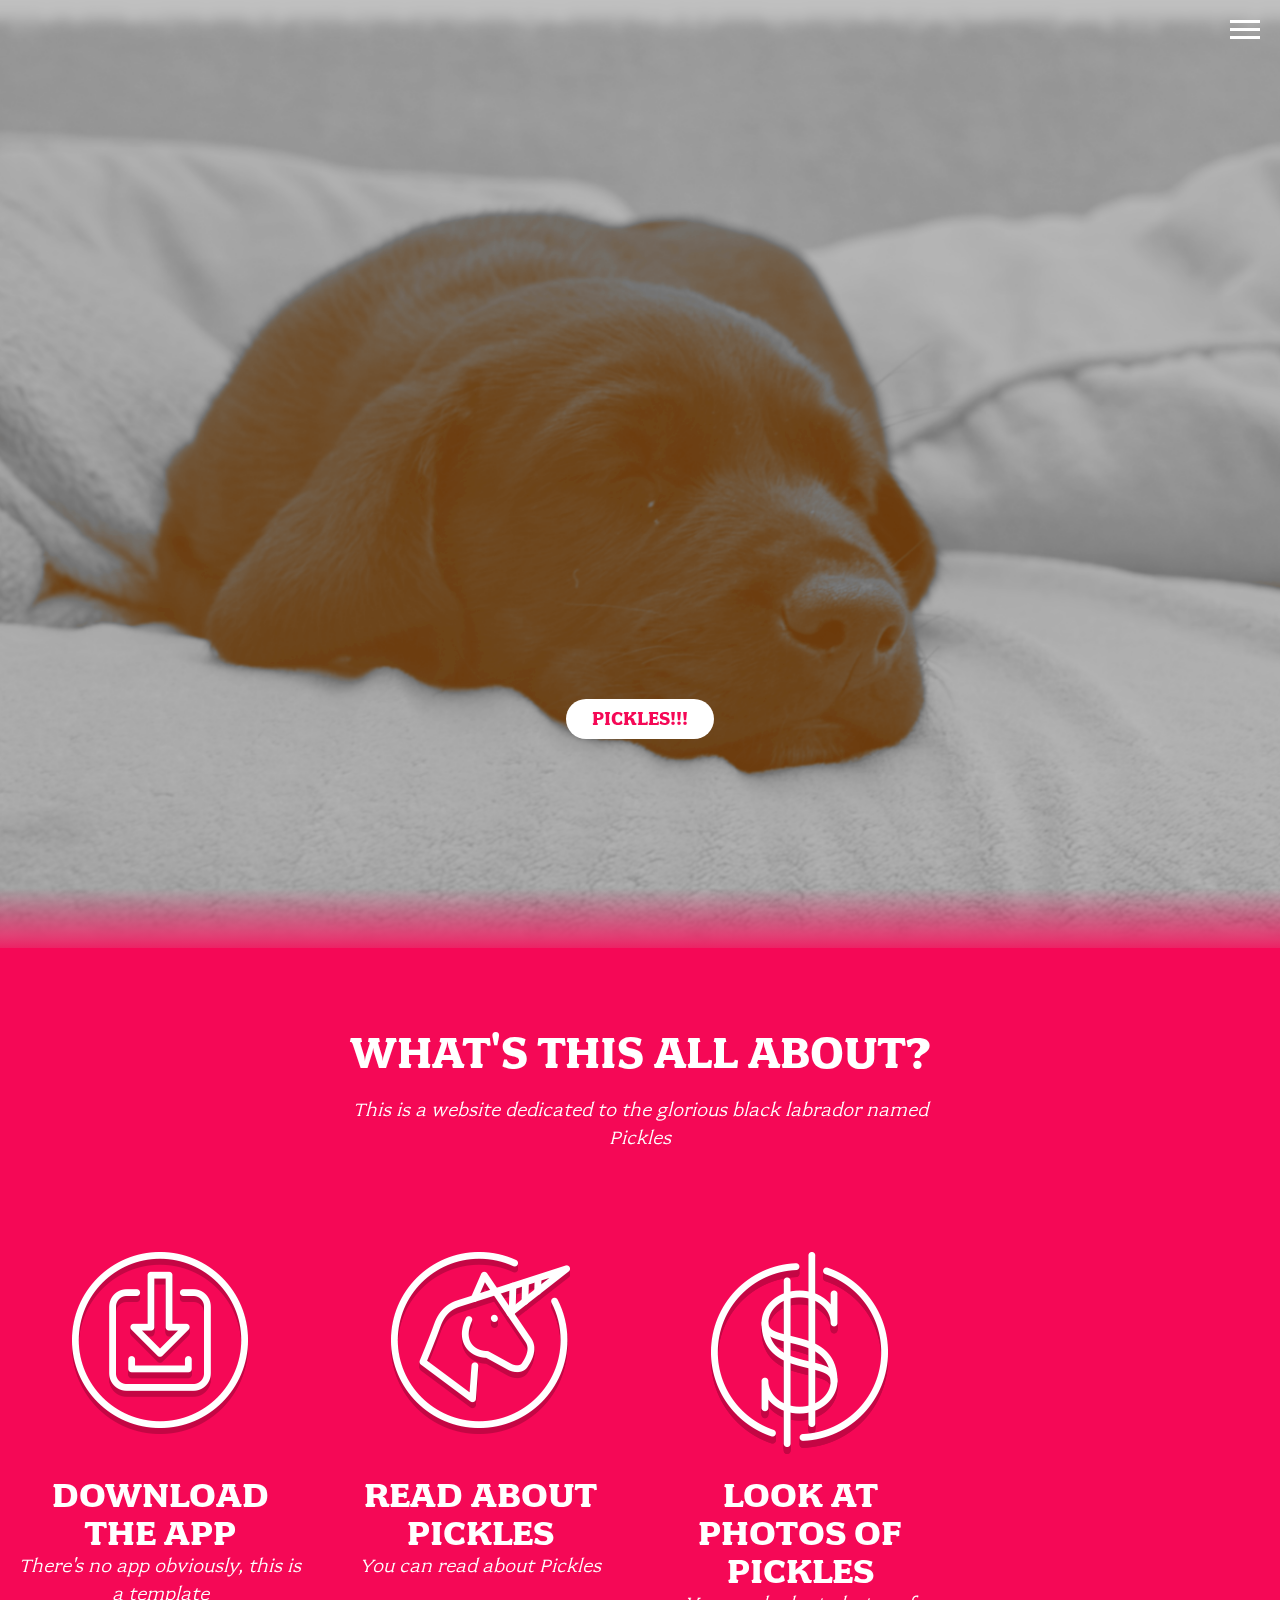
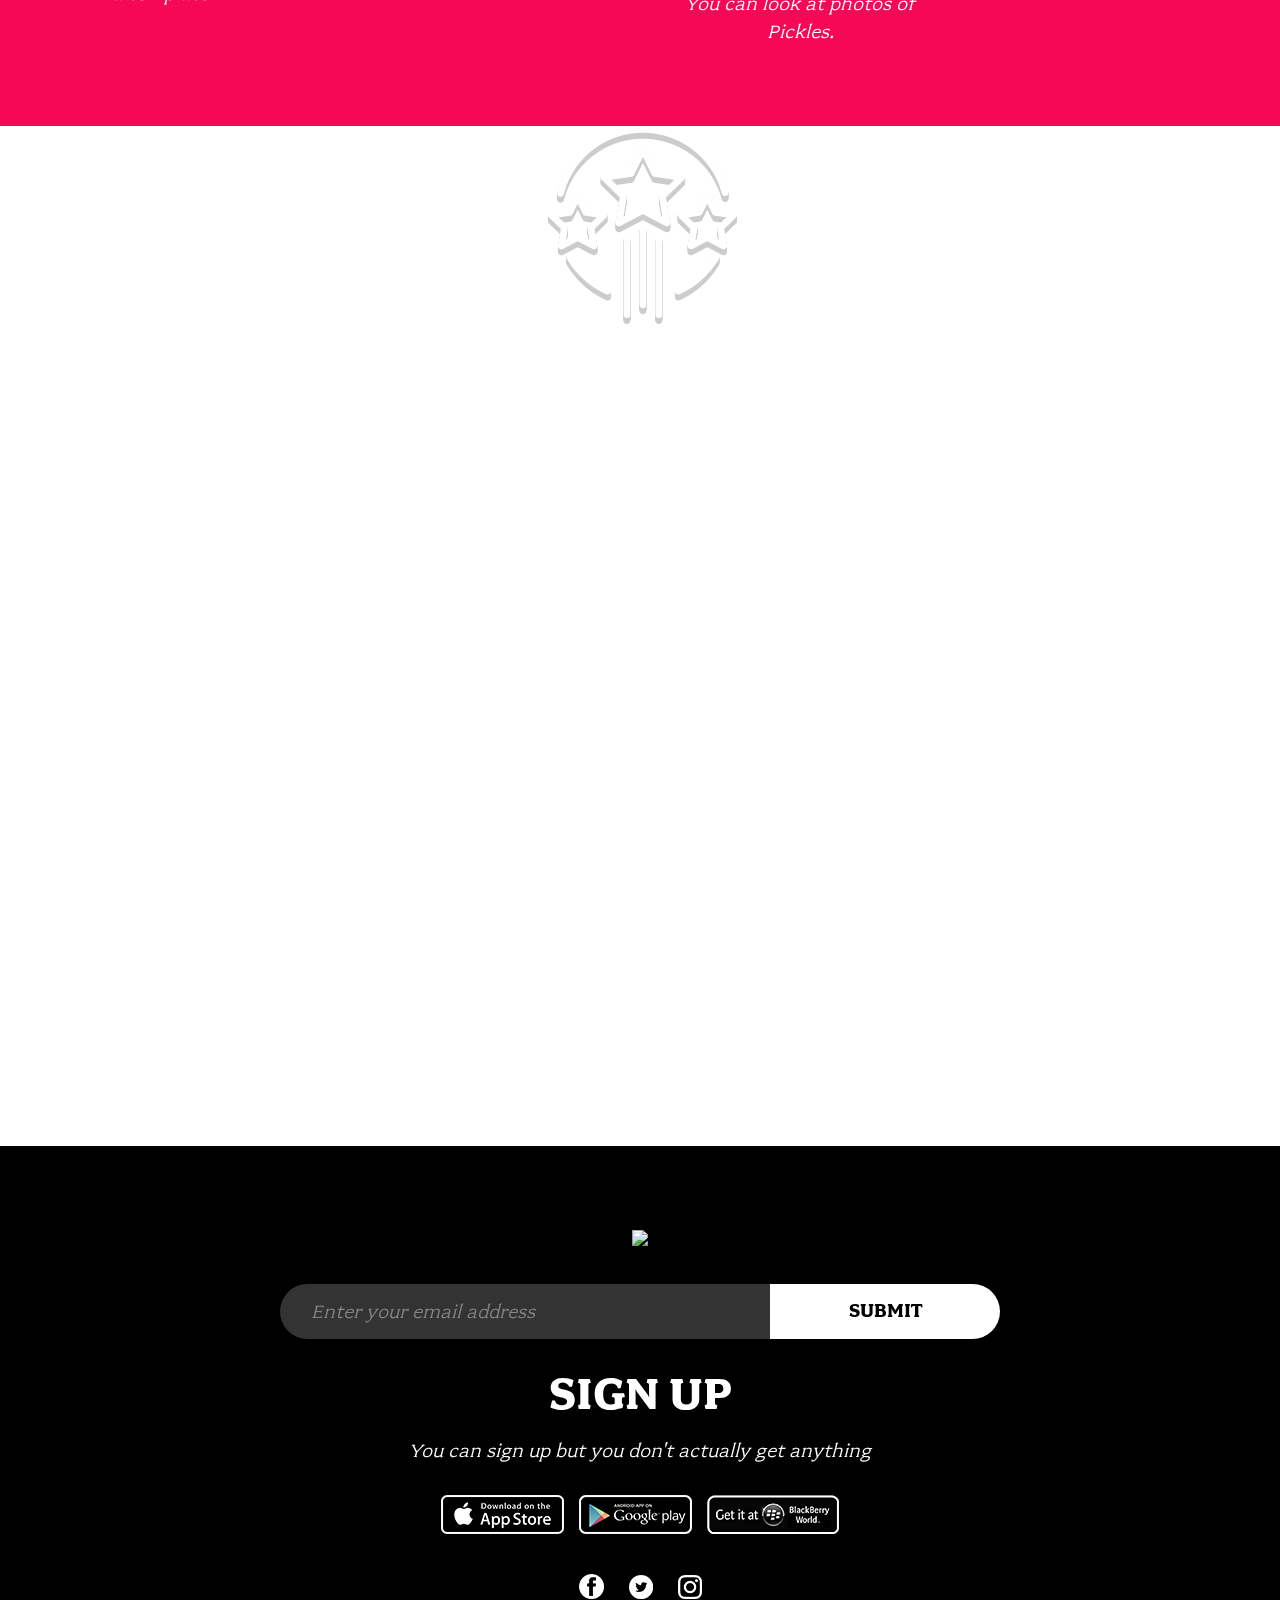
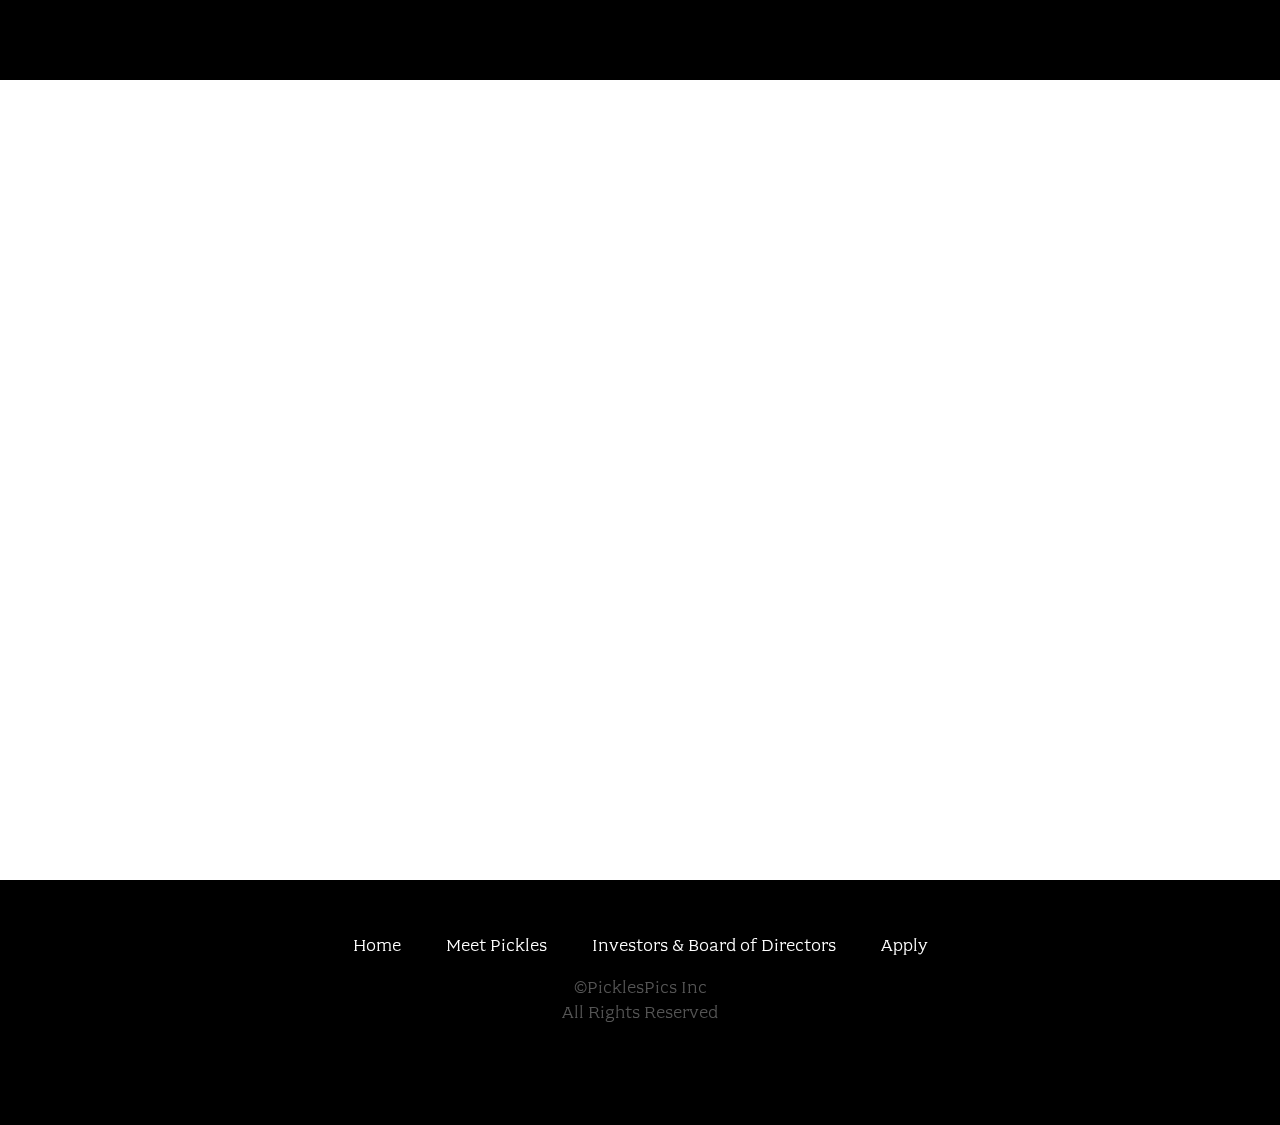
==== commit 10521fc8: "more updates" ====
--- a/index.html
+++ b/index.html
@@ -20,12 +20,11 @@
         <li><a href="index.html">Home</a></li>
         <li><a href="meetpickles.html">Meet Pickles</a></li>
         <li><a href="investors.html">Investors &amp; Board of Directors</a></li>
-        <li><a href="faq.html">FAQ</a></li>
         <li><a href="apply.html">Apply</a></li>
       </ul>
     </nav>
     <button type="button" class="btn-menu"><span>Menu</span></button>
-    <a class="home-button" href="/register.html">DOG!</a>
+    <a class="home-button" href="/register.html">Pickles!!!</a>
   </header>
 
   <section class="home-about">
@@ -61,7 +60,7 @@
 
     <div class="column">
       <div class="home-about-block">
-        <h3 class="title icon-music">Listen to Pickles</h3>
+        <h3 class="title icon-success">Listen to Pickles</h3>
         <p class="content">You can (in the near future) listen to Pickles sing, hopefully.</p>
       </div>
     </div>
@@ -79,7 +78,7 @@
 
   <section class="home-sign-up">
     <div class="row column">
-      <img class="icon-w" src="images/wr-home-W.png">
+      <img class="icon-w" src="images/labicon.png">
 
       <form onsubmit="javascript:void(0);">
         <input type="email" placeholder="Enter your email address">
@@ -94,7 +93,6 @@
         <a class="app-icon" href=""><img src="images/wr-home-apple.png"></a>
         <a class="app-icon" href=""><img src="images/wr-home-google.png"></a>
         <a class="app-icon" href=""><img src="images/wr-home-blackberry.png"></a>
-        <a class="app-icon" href=""><img src="images/wr-home-Xiaomi.png"></a>
       </div>
 
       <div class="social">
@@ -110,8 +108,8 @@
       <div class="quote-wrap">
         <div class="quote">
           “PICKLES THE DOG”
-        </div>
-        <div class="quoter">- Satisfied PicklesPics User</div>
+        </div>User
+        <div class="quoter">- Owner of Pickles</div>
       </div>
     </div>
   </section>
@@ -123,7 +121,6 @@
           <li><a href="index.html">Home</a></li>
           <li><a href="meetpickles.html">Meet Pickles</a></li>
           <li><a href="investors.html">Investors & Board of Directors</a></li>
-          <li><a href="faq.html">FAQ</a></li>
           <li><a href="apply.html">Apply</a></li>
         </ul>
       </nav>
--- a/css/main.css
+++ b/css/main.css
@@ -1 +1 @@
-/*! normalize.css v4.2.0 | MIT License | github.com/necolas/normalize.css */html{font-family:sans-serif;line-height:1.15;-ms-text-size-adjust:100%;-webkit-text-size-adjust:100%}body{margin:0}article,aside,footer,header,nav,section{display:block}h1{font-size:2em;margin:.67em 0}figcaption,figure,main{display:block}figure{margin:1em 40px}hr{box-sizing:content-box;height:0;overflow:visible}pre{font-family:monospace,monospace;font-size:1em}a{background-color:transparent;-webkit-text-decoration-skip:objects}a:active,a:hover{outline-width:0}abbr[title]{border-bottom:none;text-decoration:underline;text-decoration:underline dotted}b,strong{font-weight:inherit;font-weight:bolder}code,kbd,samp{font-family:monospace,monospace;font-size:1em}dfn{font-style:italic}mark{background-color:#ff0;color:#000}small{font-size:80%}sub,sup{font-size:75%;line-height:0;position:relative;vertical-align:baseline}sub{bottom:-.25em}sup{top:-.5em}audio,video{display:inline-block}audio:not([controls]){display:none;height:0}img{border-style:none}svg:not(:root){overflow:hidden}button,input,optgroup,select,textarea{font:inherit;margin:0}optgroup{font-weight:700}button,input{overflow:visible}button,select{text-transform:none}[type=reset],[type=submit],button,html [type=button]{-webkit-appearance:button;cursor:pointer}[type=button]::-moz-focus-inner,[type=reset]::-moz-focus-inner,[type=submit]::-moz-focus-inner,button::-moz-focus-inner{border-style:none;padding:0}[type=button]:-moz-focusring,[type=reset]:-moz-focusring,[type=submit]:-moz-focusring,button:-moz-focusring{outline:1px dotted ButtonText}fieldset{border:1px solid silver;margin:0 2px;padding:.35em .625em .75em}legend{box-sizing:border-box;color:inherit;display:table;max-width:100%;padding:0;white-space:normal}progress{display:inline-block;vertical-align:baseline}textarea{overflow:auto}[type=checkbox],[type=radio]{box-sizing:border-box;padding:0}[type=number]::-webkit-inner-spin-button,[type=number]::-webkit-outer-spin-button{height:auto}[type=search]{-webkit-appearance:textfield;outline-offset:-2px}[type=search]::-webkit-search-cancel-button,[type=search]::-webkit-search-decoration{-webkit-appearance:none}::-webkit-file-upload-button{-webkit-appearance:button;font:inherit}details,menu{display:block}summary{display:list-item}canvas{display:inline-block}[hidden],template{display:none}.row{max-width:96.875rem;margin-left:auto;margin-right:auto}.row:after,.row:before{content:' ';display:table}.row:after{clear:both}.row.collapse>.column,.row.collapse>.columns{padding-left:0;padding-right:0}.row .row{max-width:none;margin-left:-.625rem;margin-right:-.625rem}@media screen and (min-width:40em){.row .row{margin-left:-.9375rem;margin-right:-.9375rem}}.row .row.collapse{margin-left:0;margin-right:0}.row.expanded{max-width:none}.row.expanded .row{margin-left:auto;margin-right:auto}.column,.columns{width:100%;float:left;padding-left:.625rem;padding-right:.625rem}@media screen and (min-width:40em){.column,.columns{padding-left:.9375rem;padding-right:.9375rem}}.column:last-child:not(:first-child),.columns:last-child:not(:first-child){float:right}.column.end:last-child:last-child,.end.columns:last-child:last-child{float:left}.column.row.row,.row.row.columns{float:none}.row .column.row.row,.row .row.row.columns{padding-left:0;padding-right:0;margin-left:0;margin-right:0}.small-1{width:8.3333333333%}.small-push-1{position:relative;left:8.3333333333%}.small-pull-1{position:relative;left:-8.3333333333%}.small-offset-0{margin-left:0}.small-2{width:16.6666666667%}.small-push-2{position:relative;left:16.6666666667%}.small-pull-2{position:relative;left:-16.6666666667%}.small-offset-1{margin-left:8.3333333333%}.small-3{width:25%}.small-push-3{position:relative;left:25%}.small-pull-3{position:relative;left:-25%}.small-offset-2{margin-left:16.6666666667%}.small-4{width:33.3333333333%}.small-push-4{position:relative;left:33.3333333333%}.small-pull-4{position:relative;left:-33.3333333333%}.small-offset-3{margin-left:25%}.small-5{width:41.6666666667%}.small-push-5{position:relative;left:41.6666666667%}.small-pull-5{position:relative;left:-41.6666666667%}.small-offset-4{margin-left:33.3333333333%}.small-6{width:50%}.small-push-6{position:relative;left:50%}.small-pull-6{position:relative;left:-50%}.small-offset-5{margin-left:41.6666666667%}.small-7{width:58.3333333333%}.small-push-7{position:relative;left:58.3333333333%}.small-pull-7{position:relative;left:-58.3333333333%}.small-offset-6{margin-left:50%}.small-8{width:66.6666666667%}.small-push-8{position:relative;left:66.6666666667%}.small-pull-8{position:relative;left:-66.6666666667%}.small-offset-7{margin-left:58.3333333333%}.small-9{width:75%}.small-push-9{position:relative;left:75%}.small-pull-9{position:relative;left:-75%}.small-offset-8{margin-left:66.6666666667%}.small-10{width:83.3333333333%}.small-push-10{position:relative;left:83.3333333333%}.small-pull-10{position:relative;left:-83.3333333333%}.small-offset-9{margin-left:75%}.small-11{width:91.6666666667%}.small-push-11{position:relative;left:91.6666666667%}.small-pull-11{position:relative;left:-91.6666666667%}.small-offset-10{margin-left:83.3333333333%}.small-12{width:100%}.small-offset-11{margin-left:91.6666666667%}.small-up-1>.column,.small-up-1>.columns{width:100%;float:left}.small-up-1>.column:nth-of-type(1n),.small-up-1>.columns:nth-of-type(1n){clear:none}.small-up-1>.column:nth-of-type(1n+1),.small-up-1>.columns:nth-of-type(1n+1){clear:both}.small-up-1>.column:last-child,.small-up-1>.columns:last-child{float:left}.small-up-2>.column,.small-up-2>.columns{width:50%;float:left}.small-up-2>.column:nth-of-type(1n),.small-up-2>.columns:nth-of-type(1n){clear:none}.small-up-2>.column:nth-of-type(2n+1),.small-up-2>.columns:nth-of-type(2n+1){clear:both}.small-up-2>.column:last-child,.small-up-2>.columns:last-child{float:left}.small-up-3>.column,.small-up-3>.columns{width:33.3333333333%;float:left}.small-up-3>.column:nth-of-type(1n),.small-up-3>.columns:nth-of-type(1n){clear:none}.small-up-3>.column:nth-of-type(3n+1),.small-up-3>.columns:nth-of-type(3n+1){clear:both}.small-up-3>.column:last-child,.small-up-3>.columns:last-child{float:left}.small-up-4>.column,.small-up-4>.columns{width:25%;float:left}.small-up-4>.column:nth-of-type(1n),.small-up-4>.columns:nth-of-type(1n){clear:none}.small-up-4>.column:nth-of-type(4n+1),.small-up-4>.columns:nth-of-type(4n+1){clear:both}.small-up-4>.column:last-child,.small-up-4>.columns:last-child{float:left}.small-up-5>.column,.small-up-5>.columns{width:20%;float:left}.small-up-5>.column:nth-of-type(1n),.small-up-5>.columns:nth-of-type(1n){clear:none}.small-up-5>.column:nth-of-type(5n+1),.small-up-5>.columns:nth-of-type(5n+1){clear:both}.small-up-5>.column:last-child,.small-up-5>.columns:last-child{float:left}.small-up-6>.column,.small-up-6>.columns{width:16.6666666667%;float:left}.small-up-6>.column:nth-of-type(1n),.small-up-6>.columns:nth-of-type(1n){clear:none}.small-up-6>.column:nth-of-type(6n+1),.small-up-6>.columns:nth-of-type(6n+1){clear:both}.small-up-6>.column:last-child,.small-up-6>.columns:last-child{float:left}.small-up-7>.column,.small-up-7>.columns{width:14.2857142857%;float:left}.small-up-7>.column:nth-of-type(1n),.small-up-7>.columns:nth-of-type(1n){clear:none}.small-up-7>.column:nth-of-type(7n+1),.small-up-7>.columns:nth-of-type(7n+1){clear:both}.small-up-7>.column:last-child,.small-up-7>.columns:last-child{float:left}.small-up-8>.column,.small-up-8>.columns{width:12.5%;float:left}.small-up-8>.column:nth-of-type(1n),.small-up-8>.columns:nth-of-type(1n){clear:none}.small-up-8>.column:nth-of-type(8n+1),.small-up-8>.columns:nth-of-type(8n+1){clear:both}.small-up-8>.column:last-child,.small-up-8>.columns:last-child{float:left}.small-collapse>.column,.small-collapse>.columns{padding-left:0;padding-right:0}.expanded.row .small-collapse.row,.small-collapse .row{margin-left:0;margin-right:0}.small-uncollapse>.column,.small-uncollapse>.columns{padding-left:.625rem;padding-right:.625rem}.small-centered{float:none;margin-left:auto;margin-right:auto}.small-pull-0,.small-push-0,.small-uncentered{position:static;margin-left:0;margin-right:0;float:left}@media screen and (min-width:40em){.medium-1{width:8.3333333333%}.medium-push-1{position:relative;left:8.3333333333%}.medium-pull-1{position:relative;left:-8.3333333333%}.medium-offset-0{margin-left:0}.medium-2{width:16.6666666667%}.medium-push-2{position:relative;left:16.6666666667%}.medium-pull-2{position:relative;left:-16.6666666667%}.medium-offset-1{margin-left:8.3333333333%}.medium-3{width:25%}.medium-push-3{position:relative;left:25%}.medium-pull-3{position:relative;left:-25%}.medium-offset-2{margin-left:16.6666666667%}.medium-4{width:33.3333333333%}.medium-push-4{position:relative;left:33.3333333333%}.medium-pull-4{position:relative;left:-33.3333333333%}.medium-offset-3{margin-left:25%}.medium-5{width:41.6666666667%}.medium-push-5{position:relative;left:41.6666666667%}.medium-pull-5{position:relative;left:-41.6666666667%}.medium-offset-4{margin-left:33.3333333333%}.medium-6{width:50%}.medium-push-6{position:relative;left:50%}.medium-pull-6{position:relative;left:-50%}.medium-offset-5{margin-left:41.6666666667%}.medium-7{width:58.3333333333%}.medium-push-7{position:relative;left:58.3333333333%}.medium-pull-7{position:relative;left:-58.3333333333%}.medium-offset-6{margin-left:50%}.medium-8{width:66.6666666667%}.medium-push-8{position:relative;left:66.6666666667%}.medium-pull-8{position:relative;left:-66.6666666667%}.medium-offset-7{margin-left:58.3333333333%}.medium-9{width:75%}.medium-push-9{position:relative;left:75%}.medium-pull-9{position:relative;left:-75%}.medium-offset-8{margin-left:66.6666666667%}.medium-10{width:83.3333333333%}.medium-push-10{position:relative;left:83.3333333333%}.medium-pull-10{position:relative;left:-83.3333333333%}.medium-offset-9{margin-left:75%}.medium-11{width:91.6666666667%}.medium-push-11{position:relative;left:91.6666666667%}.medium-pull-11{position:relative;left:-91.6666666667%}.medium-offset-10{margin-left:83.3333333333%}.medium-12{width:100%}.medium-offset-11{margin-left:91.6666666667%}.medium-up-1>.column,.medium-up-1>.columns{width:100%;float:left}.medium-up-1>.column:nth-of-type(1n),.medium-up-1>.columns:nth-of-type(1n){clear:none}.medium-up-1>.column:nth-of-type(1n+1),.medium-up-1>.columns:nth-of-type(1n+1){clear:both}.medium-up-1>.column:last-child,.medium-up-1>.columns:last-child{float:left}.medium-up-2>.column,.medium-up-2>.columns{width:50%;float:left}.medium-up-2>.column:nth-of-type(1n),.medium-up-2>.columns:nth-of-type(1n){clear:none}.medium-up-2>.column:nth-of-type(2n+1),.medium-up-2>.columns:nth-of-type(2n+1){clear:both}.medium-up-2>.column:last-child,.medium-up-2>.columns:last-child{float:left}.medium-up-3>.column,.medium-up-3>.columns{width:33.3333333333%;float:left}.medium-up-3>.column:nth-of-type(1n),.medium-up-3>.columns:nth-of-type(1n){clear:none}.medium-up-3>.column:nth-of-type(3n+1),.medium-up-3>.columns:nth-of-type(3n+1){clear:both}.medium-up-3>.column:last-child,.medium-up-3>.columns:last-child{float:left}.medium-up-4>.column,.medium-up-4>.columns{width:25%;float:left}.medium-up-4>.column:nth-of-type(1n),.medium-up-4>.columns:nth-of-type(1n){clear:none}.medium-up-4>.column:nth-of-type(4n+1),.medium-up-4>.columns:nth-of-type(4n+1){clear:both}.medium-up-4>.column:last-child,.medium-up-4>.columns:last-child{float:left}.medium-up-5>.column,.medium-up-5>.columns{width:20%;float:left}.medium-up-5>.column:nth-of-type(1n),.medium-up-5>.columns:nth-of-type(1n){clear:none}.medium-up-5>.column:nth-of-type(5n+1),.medium-up-5>.columns:nth-of-type(5n+1){clear:both}.medium-up-5>.column:last-child,.medium-up-5>.columns:last-child{float:left}.medium-up-6>.column,.medium-up-6>.columns{width:16.6666666667%;float:left}.medium-up-6>.column:nth-of-type(1n),.medium-up-6>.columns:nth-of-type(1n){clear:none}.medium-up-6>.column:nth-of-type(6n+1),.medium-up-6>.columns:nth-of-type(6n+1){clear:both}.medium-up-6>.column:last-child,.medium-up-6>.columns:last-child{float:left}.medium-up-7>.column,.medium-up-7>.columns{width:14.2857142857%;float:left}.medium-up-7>.column:nth-of-type(1n),.medium-up-7>.columns:nth-of-type(1n){clear:none}.medium-up-7>.column:nth-of-type(7n+1),.medium-up-7>.columns:nth-of-type(7n+1){clear:both}.medium-up-7>.column:last-child,.medium-up-7>.columns:last-child{float:left}.medium-up-8>.column,.medium-up-8>.columns{width:12.5%;float:left}.medium-up-8>.column:nth-of-type(1n),.medium-up-8>.columns:nth-of-type(1n){clear:none}.medium-up-8>.column:nth-of-type(8n+1),.medium-up-8>.columns:nth-of-type(8n+1){clear:both}.medium-up-8>.column:last-child,.medium-up-8>.columns:last-child{float:left}.medium-collapse>.column,.medium-collapse>.columns{padding-left:0;padding-right:0}.expanded.row .medium-collapse.row,.medium-collapse .row{margin-left:0;margin-right:0}.medium-uncollapse>.column,.medium-uncollapse>.columns{padding-left:.9375rem;padding-right:.9375rem}.medium-centered{float:none;margin-left:auto;margin-right:auto}.medium-pull-0,.medium-push-0,.medium-uncentered{position:static;margin-left:0;margin-right:0;float:left}}@media screen and (min-width:64em){.large-1{width:8.3333333333%}.large-push-1{position:relative;left:8.3333333333%}.large-pull-1{position:relative;left:-8.3333333333%}.large-offset-0{margin-left:0}.large-2{width:16.6666666667%}.large-push-2{position:relative;left:16.6666666667%}.large-pull-2{position:relative;left:-16.6666666667%}.large-offset-1{margin-left:8.3333333333%}.large-3{width:25%}.large-push-3{position:relative;left:25%}.large-pull-3{position:relative;left:-25%}.large-offset-2{margin-left:16.6666666667%}.large-4{width:33.3333333333%}.large-push-4{position:relative;left:33.3333333333%}.large-pull-4{position:relative;left:-33.3333333333%}.large-offset-3{margin-left:25%}.large-5{width:41.6666666667%}.large-push-5{position:relative;left:41.6666666667%}.large-pull-5{position:relative;left:-41.6666666667%}.large-offset-4{margin-left:33.3333333333%}.large-6{width:50%}.large-push-6{position:relative;left:50%}.large-pull-6{position:relative;left:-50%}.large-offset-5{margin-left:41.6666666667%}.large-7{width:58.3333333333%}.large-push-7{position:relative;left:58.3333333333%}.large-pull-7{position:relative;left:-58.3333333333%}.large-offset-6{margin-left:50%}.large-8{width:66.6666666667%}.large-push-8{position:relative;left:66.6666666667%}.large-pull-8{position:relative;left:-66.6666666667%}.large-offset-7{margin-left:58.3333333333%}.large-9{width:75%}.large-push-9{position:relative;left:75%}.large-pull-9{position:relative;left:-75%}.large-offset-8{margin-left:66.6666666667%}.large-10{width:83.3333333333%}.large-push-10{position:relative;left:83.3333333333%}.large-pull-10{position:relative;left:-83.3333333333%}.large-offset-9{margin-left:75%}.large-11{width:91.6666666667%}.large-push-11{position:relative;left:91.6666666667%}.large-pull-11{position:relative;left:-91.6666666667%}.large-offset-10{margin-left:83.3333333333%}.large-12{width:100%}.large-offset-11{margin-left:91.6666666667%}.large-up-1>.column,.large-up-1>.columns{width:100%;float:left}.large-up-1>.column:nth-of-type(1n),.large-up-1>.columns:nth-of-type(1n){clear:none}.large-up-1>.column:nth-of-type(1n+1),.large-up-1>.columns:nth-of-type(1n+1){clear:both}.large-up-1>.column:last-child,.large-up-1>.columns:last-child{float:left}.large-up-2>.column,.large-up-2>.columns{width:50%;float:left}.large-up-2>.column:nth-of-type(1n),.large-up-2>.columns:nth-of-type(1n){clear:none}.large-up-2>.column:nth-of-type(2n+1),.large-up-2>.columns:nth-of-type(2n+1){clear:both}.large-up-2>.column:last-child,.large-up-2>.columns:last-child{float:left}.large-up-3>.column,.large-up-3>.columns{width:33.3333333333%;float:left}.large-up-3>.column:nth-of-type(1n),.large-up-3>.columns:nth-of-type(1n){clear:none}.large-up-3>.column:nth-of-type(3n+1),.large-up-3>.columns:nth-of-type(3n+1){clear:both}.large-up-3>.column:last-child,.large-up-3>.columns:last-child{float:left}.large-up-4>.column,.large-up-4>.columns{width:25%;float:left}.large-up-4>.column:nth-of-type(1n),.large-up-4>.columns:nth-of-type(1n){clear:none}.large-up-4>.column:nth-of-type(4n+1),.large-up-4>.columns:nth-of-type(4n+1){clear:both}.large-up-4>.column:last-child,.large-up-4>.columns:last-child{float:left}.large-up-5>.column,.large-up-5>.columns{width:20%;float:left}.large-up-5>.column:nth-of-type(1n),.large-up-5>.columns:nth-of-type(1n){clear:none}.large-up-5>.column:nth-of-type(5n+1),.large-up-5>.columns:nth-of-type(5n+1){clear:both}.large-up-5>.column:last-child,.large-up-5>.columns:last-child{float:left}.large-up-6>.column,.large-up-6>.columns{width:16.6666666667%;float:left}.large-up-6>.column:nth-of-type(1n),.large-up-6>.columns:nth-of-type(1n){clear:none}.large-up-6>.column:nth-of-type(6n+1),.large-up-6>.columns:nth-of-type(6n+1){clear:both}.large-up-6>.column:last-child,.large-up-6>.columns:last-child{float:left}.large-up-7>.column,.large-up-7>.columns{width:14.2857142857%;float:left}.large-up-7>.column:nth-of-type(1n),.large-up-7>.columns:nth-of-type(1n){clear:none}.large-up-7>.column:nth-of-type(7n+1),.large-up-7>.columns:nth-of-type(7n+1){clear:both}.large-up-7>.column:last-child,.large-up-7>.columns:last-child{float:left}.large-up-8>.column,.large-up-8>.columns{width:12.5%;float:left}.large-up-8>.column:nth-of-type(1n),.large-up-8>.columns:nth-of-type(1n){clear:none}.large-up-8>.column:nth-of-type(8n+1),.large-up-8>.columns:nth-of-type(8n+1){clear:both}.large-up-8>.column:last-child,.large-up-8>.columns:last-child{float:left}.large-collapse>.column,.large-collapse>.columns{padding-left:0;padding-right:0}.expanded.row .large-collapse.row,.large-collapse .row{margin-left:0;margin-right:0}.large-uncollapse>.column,.large-uncollapse>.columns{padding-left:.9375rem;padding-right:.9375rem}.large-centered{float:none;margin-left:auto;margin-right:auto}.large-pull-0,.large-push-0,.large-uncentered{position:static;margin-left:0;margin-right:0;float:left}}@media screen and (min-width:75em){.xlarge-1{width:8.3333333333%}.xlarge-push-1{position:relative;left:8.3333333333%}.xlarge-pull-1{position:relative;left:-8.3333333333%}.xlarge-offset-0{margin-left:0}.xlarge-2{width:16.6666666667%}.xlarge-push-2{position:relative;left:16.6666666667%}.xlarge-pull-2{position:relative;left:-16.6666666667%}.xlarge-offset-1{margin-left:8.3333333333%}.xlarge-3{width:25%}.xlarge-push-3{position:relative;left:25%}.xlarge-pull-3{position:relative;left:-25%}.xlarge-offset-2{margin-left:16.6666666667%}.xlarge-4{width:33.3333333333%}.xlarge-push-4{position:relative;left:33.3333333333%}.xlarge-pull-4{position:relative;left:-33.3333333333%}.xlarge-offset-3{margin-left:25%}.xlarge-5{width:41.6666666667%}.xlarge-push-5{position:relative;left:41.6666666667%}.xlarge-pull-5{position:relative;left:-41.6666666667%}.xlarge-offset-4{margin-left:33.3333333333%}.xlarge-6{width:50%}.xlarge-push-6{position:relative;left:50%}.xlarge-pull-6{position:relative;left:-50%}.xlarge-offset-5{margin-left:41.6666666667%}.xlarge-7{width:58.3333333333%}.xlarge-push-7{position:relative;left:58.3333333333%}.xlarge-pull-7{position:relative;left:-58.3333333333%}.xlarge-offset-6{margin-left:50%}.xlarge-8{width:66.6666666667%}.xlarge-push-8{position:relative;left:66.6666666667%}.xlarge-pull-8{position:relative;left:-66.6666666667%}.xlarge-offset-7{margin-left:58.3333333333%}.xlarge-9{width:75%}.xlarge-push-9{position:relative;left:75%}.xlarge-pull-9{position:relative;left:-75%}.xlarge-offset-8{margin-left:66.6666666667%}.xlarge-10{width:83.3333333333%}.xlarge-push-10{position:relative;left:83.3333333333%}.xlarge-pull-10{position:relative;left:-83.3333333333%}.xlarge-offset-9{margin-left:75%}.xlarge-11{width:91.6666666667%}.xlarge-push-11{position:relative;left:91.6666666667%}.xlarge-pull-11{position:relative;left:-91.6666666667%}.xlarge-offset-10{margin-left:83.3333333333%}.xlarge-12{width:100%}.xlarge-offset-11{margin-left:91.6666666667%}.xlarge-up-1>.column,.xlarge-up-1>.columns{width:100%;float:left}.xlarge-up-1>.column:nth-of-type(1n),.xlarge-up-1>.columns:nth-of-type(1n){clear:none}.xlarge-up-1>.column:nth-of-type(1n+1),.xlarge-up-1>.columns:nth-of-type(1n+1){clear:both}.xlarge-up-1>.column:last-child,.xlarge-up-1>.columns:last-child{float:left}.xlarge-up-2>.column,.xlarge-up-2>.columns{width:50%;float:left}.xlarge-up-2>.column:nth-of-type(1n),.xlarge-up-2>.columns:nth-of-type(1n){clear:none}.xlarge-up-2>.column:nth-of-type(2n+1),.xlarge-up-2>.columns:nth-of-type(2n+1){clear:both}.xlarge-up-2>.column:last-child,.xlarge-up-2>.columns:last-child{float:left}.xlarge-up-3>.column,.xlarge-up-3>.columns{width:33.3333333333%;float:left}.xlarge-up-3>.column:nth-of-type(1n),.xlarge-up-3>.columns:nth-of-type(1n){clear:none}.xlarge-up-3>.column:nth-of-type(3n+1),.xlarge-up-3>.columns:nth-of-type(3n+1){clear:both}.xlarge-up-3>.column:last-child,.xlarge-up-3>.columns:last-child{float:left}.xlarge-up-4>.column,.xlarge-up-4>.columns{width:25%;float:left}.xlarge-up-4>.column:nth-of-type(1n),.xlarge-up-4>.columns:nth-of-type(1n){clear:none}.xlarge-up-4>.column:nth-of-type(4n+1),.xlarge-up-4>.columns:nth-of-type(4n+1){clear:both}.xlarge-up-4>.column:last-child,.xlarge-up-4>.columns:last-child{float:left}.xlarge-up-5>.column,.xlarge-up-5>.columns{width:20%;float:left}.xlarge-up-5>.column:nth-of-type(1n),.xlarge-up-5>.columns:nth-of-type(1n){clear:none}.xlarge-up-5>.column:nth-of-type(5n+1),.xlarge-up-5>.columns:nth-of-type(5n+1){clear:both}.xlarge-up-5>.column:last-child,.xlarge-up-5>.columns:last-child{float:left}.xlarge-up-6>.column,.xlarge-up-6>.columns{width:16.6666666667%;float:left}.xlarge-up-6>.column:nth-of-type(1n),.xlarge-up-6>.columns:nth-of-type(1n){clear:none}.xlarge-up-6>.column:nth-of-type(6n+1),.xlarge-up-6>.columns:nth-of-type(6n+1){clear:both}.xlarge-up-6>.column:last-child,.xlarge-up-6>.columns:last-child{float:left}.xlarge-up-7>.column,.xlarge-up-7>.columns{width:14.2857142857%;float:left}.xlarge-up-7>.column:nth-of-type(1n),.xlarge-up-7>.columns:nth-of-type(1n){clear:none}.xlarge-up-7>.column:nth-of-type(7n+1),.xlarge-up-7>.columns:nth-of-type(7n+1){clear:both}.xlarge-up-7>.column:last-child,.xlarge-up-7>.columns:last-child{float:left}.xlarge-up-8>.column,.xlarge-up-8>.columns{width:12.5%;float:left}.xlarge-up-8>.column:nth-of-type(1n),.xlarge-up-8>.columns:nth-of-type(1n){clear:none}.xlarge-up-8>.column:nth-of-type(8n+1),.xlarge-up-8>.columns:nth-of-type(8n+1){clear:both}.xlarge-up-8>.column:last-child,.xlarge-up-8>.columns:last-child{float:left}.xlarge-collapse>.column,.xlarge-collapse>.columns{padding-left:0;padding-right:0}.expanded.row .xlarge-collapse.row,.xlarge-collapse .row{margin-left:0;margin-right:0}.xlarge-uncollapse>.column,.xlarge-uncollapse>.columns{padding-left:.9375rem;padding-right:.9375rem}.xlarge-centered{float:none;margin-left:auto;margin-right:auto}.xlarge-pull-0,.xlarge-push-0,.xlarge-uncentered{position:static;margin-left:0;margin-right:0;float:left}}@media screen and (min-width:90em){.xxlarge-1{width:8.3333333333%}.xxlarge-push-1{position:relative;left:8.3333333333%}.xxlarge-pull-1{position:relative;left:-8.3333333333%}.xxlarge-offset-0{margin-left:0}.xxlarge-2{width:16.6666666667%}.xxlarge-push-2{position:relative;left:16.6666666667%}.xxlarge-pull-2{position:relative;left:-16.6666666667%}.xxlarge-offset-1{margin-left:8.3333333333%}.xxlarge-3{width:25%}.xxlarge-push-3{position:relative;left:25%}.xxlarge-pull-3{position:relative;left:-25%}.xxlarge-offset-2{margin-left:16.6666666667%}.xxlarge-4{width:33.3333333333%}.xxlarge-push-4{position:relative;left:33.3333333333%}.xxlarge-pull-4{position:relative;left:-33.3333333333%}.xxlarge-offset-3{margin-left:25%}.xxlarge-5{width:41.6666666667%}.xxlarge-push-5{position:relative;left:41.6666666667%}.xxlarge-pull-5{position:relative;left:-41.6666666667%}.xxlarge-offset-4{margin-left:33.3333333333%}.xxlarge-6{width:50%}.xxlarge-push-6{position:relative;left:50%}.xxlarge-pull-6{position:relative;left:-50%}.xxlarge-offset-5{margin-left:41.6666666667%}.xxlarge-7{width:58.3333333333%}.xxlarge-push-7{position:relative;left:58.3333333333%}.xxlarge-pull-7{position:relative;left:-58.3333333333%}.xxlarge-offset-6{margin-left:50%}.xxlarge-8{width:66.6666666667%}.xxlarge-push-8{position:relative;left:66.6666666667%}.xxlarge-pull-8{position:relative;left:-66.6666666667%}.xxlarge-offset-7{margin-left:58.3333333333%}.xxlarge-9{width:75%}.xxlarge-push-9{position:relative;left:75%}.xxlarge-pull-9{position:relative;left:-75%}.xxlarge-offset-8{margin-left:66.6666666667%}.xxlarge-10{width:83.3333333333%}.xxlarge-push-10{position:relative;left:83.3333333333%}.xxlarge-pull-10{position:relative;left:-83.3333333333%}.xxlarge-offset-9{margin-left:75%}.xxlarge-11{width:91.6666666667%}.xxlarge-push-11{position:relative;left:91.6666666667%}.xxlarge-pull-11{position:relative;left:-91.6666666667%}.xxlarge-offset-10{margin-left:83.3333333333%}.xxlarge-12{width:100%}.xxlarge-offset-11{margin-left:91.6666666667%}.xxlarge-up-1>.column,.xxlarge-up-1>.columns{width:100%;float:left}.xxlarge-up-1>.column:nth-of-type(1n),.xxlarge-up-1>.columns:nth-of-type(1n){clear:none}.xxlarge-up-1>.column:nth-of-type(1n+1),.xxlarge-up-1>.columns:nth-of-type(1n+1){clear:both}.xxlarge-up-1>.column:last-child,.xxlarge-up-1>.columns:last-child{float:left}.xxlarge-up-2>.column,.xxlarge-up-2>.columns{width:50%;float:left}.xxlarge-up-2>.column:nth-of-type(1n),.xxlarge-up-2>.columns:nth-of-type(1n){clear:none}.xxlarge-up-2>.column:nth-of-type(2n+1),.xxlarge-up-2>.columns:nth-of-type(2n+1){clear:both}.xxlarge-up-2>.column:last-child,.xxlarge-up-2>.columns:last-child{float:left}.xxlarge-up-3>.column,.xxlarge-up-3>.columns{width:33.3333333333%;float:left}.xxlarge-up-3>.column:nth-of-type(1n),.xxlarge-up-3>.columns:nth-of-type(1n){clear:none}.xxlarge-up-3>.column:nth-of-type(3n+1),.xxlarge-up-3>.columns:nth-of-type(3n+1){clear:both}.xxlarge-up-3>.column:last-child,.xxlarge-up-3>.columns:last-child{float:left}.xxlarge-up-4>.column,.xxlarge-up-4>.columns{width:25%;float:left}.xxlarge-up-4>.column:nth-of-type(1n),.xxlarge-up-4>.columns:nth-of-type(1n){clear:none}.xxlarge-up-4>.column:nth-of-type(4n+1),.xxlarge-up-4>.columns:nth-of-type(4n+1){clear:both}.xxlarge-up-4>.column:last-child,.xxlarge-up-4>.columns:last-child{float:left}.xxlarge-up-5>.column,.xxlarge-up-5>.columns{width:20%;float:left}.xxlarge-up-5>.column:nth-of-type(1n),.xxlarge-up-5>.columns:nth-of-type(1n){clear:none}.xxlarge-up-5>.column:nth-of-type(5n+1),.xxlarge-up-5>.columns:nth-of-type(5n+1){clear:both}.xxlarge-up-5>.column:last-child,.xxlarge-up-5>.columns:last-child{float:left}.xxlarge-up-6>.column,.xxlarge-up-6>.columns{width:16.6666666667%;float:left}.xxlarge-up-6>.column:nth-of-type(1n),.xxlarge-up-6>.columns:nth-of-type(1n){clear:none}.xxlarge-up-6>.column:nth-of-type(6n+1),.xxlarge-up-6>.columns:nth-of-type(6n+1){clear:both}.xxlarge-up-6>.column:last-child,.xxlarge-up-6>.columns:last-child{float:left}.xxlarge-up-7>.column,.xxlarge-up-7>.columns{width:14.2857142857%;float:left}.xxlarge-up-7>.column:nth-of-type(1n),.xxlarge-up-7>.columns:nth-of-type(1n){clear:none}.xxlarge-up-7>.column:nth-of-type(7n+1),.xxlarge-up-7>.columns:nth-of-type(7n+1){clear:both}.xxlarge-up-7>.column:last-child,.xxlarge-up-7>.columns:last-child{float:left}.xxlarge-up-8>.column,.xxlarge-up-8>.columns{width:12.5%;float:left}.xxlarge-up-8>.column:nth-of-type(1n),.xxlarge-up-8>.columns:nth-of-type(1n){clear:none}.xxlarge-up-8>.column:nth-of-type(8n+1),.xxlarge-up-8>.columns:nth-of-type(8n+1){clear:both}.xxlarge-up-8>.column:last-child,.xxlarge-up-8>.columns:last-child{float:left}.xxlarge-collapse>.column,.xxlarge-collapse>.columns{padding-left:0;padding-right:0}.expanded.row .xxlarge-collapse.row,.xxlarge-collapse .row{margin-left:0;margin-right:0}.xxlarge-uncollapse>.column,.xxlarge-uncollapse>.columns{padding-left:.9375rem;padding-right:.9375rem}.xxlarge-centered{float:none;margin-left:auto;margin-right:auto}.xxlarge-pull-0,.xxlarge-push-0,.xxlarge-uncentered{position:static;margin-left:0;margin-right:0;float:left}}.footer-nav ul,.site-nav ul{margin:0;padding:0;list-style:none}*,:after,:before{box-sizing:border-box}html{line-height:1.4}html.menu-opened{overflow:hidden}body{font-family:fairplex-wide,serif;font-size:125%;-webkit-font-smoothing:antialiased;-moz-osx-font-smoothing:grayscale}h1,h2,h3,h4,h5{line-height:1;margin:0 0 .9375rem;text-transform:uppercase;font-size:1.5rem}@media screen and (min-width:40em){h1,h2,h3,h4,h5{font-size:2.25rem}}@media screen and (min-width:64em){h1,h2,h3,h4,h5{font-size:3rem}}::-webkit-input-placeholder{color:hsla(0,0%,100%,.4);font-style:italic}::-moz-placeholder{color:hsla(0,0%,100%,.4);font-style:italic}:-ms-input-placeholder{color:hsla(0,0%,100%,.4);font-style:italic}a{color:#f50856;text-decoration:none}img{max-width:100%}.content{font-style:italic}.site-nav{background:url(../images/star-pattern.png) 50% hsla(0,0%,100%,.2);-webkit-box-align:center;-ms-flex-align:center;align-items:center;display:-webkit-box;display:-ms-flexbox;display:flex;-webkit-box-pack:center;-ms-flex-pack:center;justify-content:center;text-align:center;position:fixed;top:0;left:0;opacity:0;height:100vh;width:100%;z-index:-1;-webkit-transition:all .2s ease-in-out;transition:all .2s ease-in-out}.menu-opened .site-nav{opacity:1;z-index:100}.site-nav li{margin:.9375rem 0}.site-nav a{color:#000;font-weight:700}.site-nav a:hover{color:#f50856}@media screen and (min-width:40em){.site-nav a{font-size:2.5rem}}@media screen and (min-width:64em){.site-nav a{font-size:3.125rem}}.btn-menu{background:none;width:30px;height:19px;-webkit-appearance:none;-moz-appearance:none;appearance:none;border:none;cursor:pointer;outline:none;position:absolute;padding:0;right:1.25rem;top:1.25rem;z-index:200;text-indent:-999em}.btn-menu span,.btn-menu span:after,.btn-menu span:before{cursor:pointer;width:30px;height:3px}.btn-menu span{display:block;position:relative;background:#fff;-webkit-transition:all 0ms .3s;transition:all 0ms .3s}.btn-menu span:before{bottom:8px;-webkit-transition:bottom .3s cubic-bezier(.23,1,.32,1) .3s,-webkit-transform .3s cubic-bezier(.23,1,.32,1);transition:bottom .3s cubic-bezier(.23,1,.32,1) .3s,-webkit-transform .3s cubic-bezier(.23,1,.32,1);transition:bottom .3s cubic-bezier(.23,1,.32,1) .3s,transform .3s cubic-bezier(.23,1,.32,1);transition:bottom .3s cubic-bezier(.23,1,.32,1) .3s,transform .3s cubic-bezier(.23,1,.32,1),-webkit-transform .3s cubic-bezier(.23,1,.32,1)}.btn-menu span:after,.btn-menu span:before{content:"";position:absolute;left:0;background:#fff}.btn-menu span:after{top:8px;-webkit-transition:top .3s cubic-bezier(.23,1,.32,1) .3s,-webkit-transform .3s cubic-bezier(.23,1,.32,1);transition:top .3s cubic-bezier(.23,1,.32,1) .3s,-webkit-transform .3s cubic-bezier(.23,1,.32,1);transition:top .3s cubic-bezier(.23,1,.32,1) .3s,transform .3s cubic-bezier(.23,1,.32,1);transition:top .3s cubic-bezier(.23,1,.32,1) .3s,transform .3s cubic-bezier(.23,1,.32,1),-webkit-transform .3s cubic-bezier(.23,1,.32,1)}.menu-opened .btn-menu span{background:hsla(0,0%,100%,0)}.menu-opened .btn-menu span:after{background:#000;top:0;-webkit-transform:rotate(45deg);transform:rotate(45deg);-webkit-transition:top .3s cubic-bezier(.23,1,.32,1),-webkit-transform .3s cubic-bezier(.23,1,.32,1) .3s;transition:top .3s cubic-bezier(.23,1,.32,1),-webkit-transform .3s cubic-bezier(.23,1,.32,1) .3s;transition:top .3s cubic-bezier(.23,1,.32,1),transform .3s cubic-bezier(.23,1,.32,1) .3s;transition:top .3s cubic-bezier(.23,1,.32,1),transform .3s cubic-bezier(.23,1,.32,1) .3s,-webkit-transform .3s cubic-bezier(.23,1,.32,1) .3s}.menu-opened .btn-menu span:before{background:#000;bottom:0;-webkit-transform:rotate(-45deg);transform:rotate(-45deg);-webkit-transition:bottom .3s cubic-bezier(.23,1,.32,1),-webkit-transform .3s cubic-bezier(.23,1,.32,1) .3s;transition:bottom .3s cubic-bezier(.23,1,.32,1),-webkit-transform .3s cubic-bezier(.23,1,.32,1) .3s;transition:bottom .3s cubic-bezier(.23,1,.32,1),transform .3s cubic-bezier(.23,1,.32,1) .3s;transition:bottom .3s cubic-bezier(.23,1,.32,1),transform .3s cubic-bezier(.23,1,.32,1) .3s,-webkit-transform .3s cubic-bezier(.23,1,.32,1) .3s}.site-logo{display:block;background:url(../images/wr-logo-white.png) no-repeat;height:3.5rem;width:15.1875rem;text-indent:-999em;margin:0 auto 2.5rem}.site-logo.dark{background:url(../images/wr-logo-black.png) no-repeat}@media screen and (min-width:64em){.site-logo{margin-bottom:6.25rem}}.site-footer{background:#000;padding:2.5rem 0;text-align:center}@media screen and (min-width:40em){.site-footer{padding:3.125rem 0 6.25rem}}.footer-nav{margin-bottom:.9375rem}.footer-nav ul{line-height:1.5}@media screen and (min-width:40em){.footer-nav li{display:inline-block;margin:0 .625rem}}@media screen and (min-width:64em){.footer-nav li{margin:0 1.25rem}}.footer-nav a{color:#fff;font-size:1.125rem}.footer-nav a:hover{color:#f50856}.footer-legal{color:#555;font-size:1.125rem}.page-home .site-header{position:relative}.page-home .site-header .title{background:url(../images/pickles_yawning.jpg) no-repeat top;background-size:cover;padding-bottom:70.2753441802%;margin:0;text-indent:-999em;position:relative}@media screen and (min-width:75em){.page-home .site-header .title:after{background:-webkit-linear-gradient(top,transparent,rgba(243,8,85,.85) 99%,rgba(245,8,86,.85));background:linear-gradient(180deg,transparent 0,rgba(243,8,85,.85) 99%,rgba(245,8,86,.85));content:'';height:3.75rem;width:100%;position:absolute;left:0;bottom:0}}.page-home .home-button{-webkit-appearance:none;-moz-appearance:none;appearance:none;background:#fff;border:1px solid transparent;border-radius:1.25rem;color:#f50856;font-size:1.25rem;text-transform:uppercase;padding:.3125rem 1.5625rem;position:absolute;left:50%;bottom:5%;-webkit-transform:translateX(-50%);transform:translateX(-50%);font-weight:700}@media screen and (min-width:40em){.page-home .home-button{bottom:22%}}.home-about{background:#f50856;color:#fff;padding:5rem 0;text-align:center}.home-about-block{margin:2.5rem 0}@media screen and (min-width:64em){.home-about-block{margin:5rem 0 0}}@media screen and (min-width:90em){.home-about-block{max-width:15rem;margin-left:auto;margin-right:auto}}.home-about-block .title{margin:0}.home-about-block .title:before{content:'';display:block;margin:0 auto 1.25rem;height:12.75rem}@media screen and (min-width:64em){.home-about-block .title{font-size:2.375rem}}.home-about-block .content{margin:0}.home-about-block .icon-download:before{background:url(../images/wr-home-block-1.png) no-repeat;width:11rem}.home-about-block .icon-unicorn:before{background:url(../images/wr-home-block-2.png) no-repeat;width:14.75rem}.home-about-block .icon-price:before{background:url(../images/wr-home-block-3.png) no-repeat;width:13.75rem}.home-about-block .icon-success:before{background:url(../images/wr-home-block-4.png) no-repeat;width:14.75rem}.home-story{background:url(../images/pickles_sleeping.png) no-repeat bottom;background-size:cover;color:#fff;text-align:center;padding:5rem 0}@media screen and (min-width:64em){.home-story{height:54.6875rem;display:-webkit-box;display:-ms-flexbox;display:flex;-webkit-box-align:center;-ms-flex-align:center;align-items:center}}@media screen and (min-width:75em){.home-story{height:63.75rem}}.home-sign-up{background:#000;color:#fff;text-align:center;padding:5rem 0}.home-sign-up .icon-w{max-width:50%}@media screen and (min-width:64em){.home-sign-up .icon-w{max-width:100%}}.home-sign-up form{max-width:45rem;margin:1.875rem auto;overflow:hidden}.home-sign-up form input{background:#333;border:1px solid transparent;color:#fff;padding:.3125rem;outline:none;width:100%}@media screen and (min-width:40em){.home-sign-up form input{border-top-left-radius:40px;border-bottom-left-radius:40px;float:left;height:3.4375rem;padding:.3125rem 1.875rem;width:calc(100% - 230px)}}.home-sign-up form button{background:#fff;border:1px solid transparent;color:#000;font-weight:700;text-transform:uppercase;outline:none;width:100%}@media screen and (min-width:40em){.home-sign-up form button{border-top-right-radius:40px;border-bottom-right-radius:40px;float:left;height:3.4375rem;width:14.375rem}}.home-sign-up .apps{margin:1.875rem 0}@media screen and (min-width:40em){.home-sign-up .apps a{margin:0 .3125rem}}.home-sign-up .social a{display:inline-block;text-indent:-999em;height:1.5rem;width:1.5rem;margin:0 .625rem;vertical-align:middle}.home-sign-up .social .icon-fb{background:url(../images/wr-home-facebook.png) no-repeat;height:1.5625rem;width:1.5625rem}.home-sign-up .social .icon-tw{background:url(../images/wr-home-twitter.png) no-repeat}.home-sign-up .social .icon-ig{background:url(../images/wr-home-instagram.png) no-repeat}.home-sign-up .social .icon-wc{background:url(../images/wr-home-wechat.png) no-repeat;width:1.8125rem}.home-sign-up .social .icon-wb{background:url(../images/wr-home-weibo.png) no-repeat;width:1.6875rem}.home-quote{background:url(../images/pickles_sleeping.jpg) no-repeat bottom;background-size:cover;color:#fff;text-align:center;padding:5rem 0;line-height:.9}@media screen and (min-width:40em){.home-quote{display:-webkit-box;display:-ms-flexbox;display:flex;-webkit-box-align:center;-ms-flex-align:center;align-items:center}}@media screen and (min-width:64em){.home-quote{height:37.5rem}}@media screen and (min-width:75em){.home-quote{height:50rem}}.home-quote .quote{text-transform:uppercase;font-weight:900;margin-bottom:2.5rem}@media screen and (min-width:40em){.home-quote .quote{font-size:1.875rem}}@media screen and (min-width:64em){.home-quote .quote{font-size:3.125rem}}.home-quote .quoter{font-style:italic}.kraken-callout{background:#00bbd3;color:#fff;text-align:center;padding:5rem 0}@media screen and (min-width:40em){.kraken-callout .row{display:-webkit-box;display:-ms-flexbox;display:flex;-webkit-box-align:center;-ms-flex-align:center;align-items:center}}.kraken-callout img{max-width:80%;margin-bottom:1.25rem}@media screen and (min-width:40em){.kraken-callout img{max-width:100%;margin:0}}.page-unicorns .site-header{background:url(../images/background.jpg) no-repeat top;background-size:cover;text-align:center;padding:1.875rem 0}@media screen and (min-width:64em){.page-unicorns .site-header{min-height:31.25rem}}@media screen and (min-width:90em){.page-unicorns .site-header{min-height:40.625rem}}.unicorns-list{margin-top:2.5rem;text-align:center}@media screen and (min-width:64em){.unicorns-list{margin-bottom:3.75rem}}.unicorns-list img{margin-bottom:1.25rem}.unicorns-list .title{margin:0}.unicorns-list .subtitle{font-style:italic}.unicorns-list .subtitle:after{content:'-';display:block}.unicorns-list .content{margin-top:0}.unicorns-list .unicorn{overflow:hidden;margin-bottom:1.875rem}@media screen and (min-width:40em){.unicorns-list .unicorn{display:-webkit-box;display:-ms-flexbox;display:flex;-webkit-box-align:center;-ms-flex-align:center;align-items:center}}.unicorns-list .jimmy .subtitle,.unicorns-list .jimmy .title{color:#f50856}.unicorns-list .henry .subtitle,.unicorns-list .henry .title{color:#00bbd3}.unicorns-list .veronica .subtitle,.unicorns-list .veronica .title{color:#ffc400}.page-investors .top-section{background:url(../images/wr-investors-header.png) no-repeat bottom;background-size:cover;text-align:center;padding:1.875rem 0}@media screen and (min-width:64em){.page-investors .top-section{padding-bottom:3.75rem}}.investors-list{color:#fff;text-align:center}@media screen and (min-width:64em){.investors-list{margin-top:3.75rem}}.investors-list .investor{margin:0 auto 2.5rem;max-width:25rem}@media screen and (min-width:64em){.investors-list .investor{max-width:100%}}.investors-list .title{-webkit-hyphens:auto;-ms-hyphens:auto;hyphens:auto;margin:0}.investors-list .title:before{content:'';display:block;margin:0 auto 1.25rem;height:10.875rem}@media screen and (min-width:40em){.investors-list .title{font-size:1.875rem}}.investors-list .title.pcp:before{background:url(../images/wr-investors-pcp.png) no-repeat 50%;width:8.8125rem}.investors-list .title.awesome:before{background:url(../images/wr-investors-awesome.png) no-repeat 50%;width:7.75rem}.investors-list .title.barn:before{background:url(../images/wr-investors-thebarn.png) no-repeat 50%;width:7.4375rem}.investors-list .subtitle{font-style:italic}.board-directors{background:#000;color:#fff;text-align:center}@media screen and (min-width:64em){.board-directors{padding:1.875rem 0}}.board-directors .block{display:-webkit-box;display:-ms-flexbox;display:flex;-webkit-box-align:center;-ms-flex-align:center;align-items:center;-webkit-box-pack:center;-ms-flex-pack:center;justify-content:center;-webkit-box-orient:vertical;-webkit-box-direction:normal;-ms-flex-direction:column;flex-direction:column;padding:1.25rem;min-height:15.625rem;margin-bottom:.9375rem;background-position:50%;background-repeat:no-repeat;background-size:cover}@media screen and (min-width:64em){.board-directors .block{margin-bottom:1.875rem;min-height:24.375rem}}.board-directors .block:not(.intro){color:#000}.board-directors .block:not(.intro) .title{margin:0 0 .625rem}@media screen and (min-width:40em){.board-directors .block:not(.intro) .title{font-size:1.875rem}}.board-directors .block.one{background-image:url(../images/wr-investors-1.png)}.board-directors .block.two{background-image:url(../images/wr-investors-2.png)}.board-directors .block.three{background-image:url(../images/wr-investors-3.png)}.board-directors .block.four{background-image:url(../images/wr-investors-4.png)}.board-directors .block.five{background-image:url(../images/wr-investors-5.png)}.board-directors .content{margin:0;line-height:1.1}.page-faq .site-header{background:url(../images/wr-faq-header.jpg) no-repeat top;background-size:cover;color:#fff;text-align:center;padding:1.875rem 0}@media screen and (min-width:64em){.page-faq .site-header{min-height:30rem}}@media screen and (min-width:75em){.page-faq .site-header{min-height:34.375rem}}.faq-list{padding:2.5rem 0}@media screen and (min-width:40em){.faq-list{padding:3.75rem 0}}@media screen and (min-width:64em){.faq-list{font-size:1.5rem;padding:5rem 0}}.faq-list dl{margin:0}.faq-list dt{font-weight:700}.faq-list dd{margin:0 0 1.875rem}.page-apply .site-header{background:url(../images/wr-apply-header.png) no-repeat bottom;background-size:cover;color:#fff;text-align:center;padding:1.875rem 0}@media screen and (min-width:64em){.page-apply .site-header{min-height:30rem}}@media screen and (min-width:75em){.page-apply .site-header{min-height:34.375rem}}.page-apply .content{font-style:normal;font-weight:700;padding:2.5rem 0}@media screen and (min-width:64em){.page-apply .content{font-size:1.5rem}}
+/*! normalize.css v4.2.0 | MIT License | github.com/necolas/normalize.css */html{font-family:sans-serif;line-height:1.15;-ms-text-size-adjust:100%;-webkit-text-size-adjust:100%}body{margin:0}article,aside,footer,header,nav,section{display:block}h1{font-size:2em;margin:.67em 0}figcaption,figure,main{display:block}figure{margin:1em 40px}hr{box-sizing:content-box;height:0;overflow:visible}pre{font-family:monospace,monospace;font-size:1em}a{background-color:transparent;-webkit-text-decoration-skip:objects}a:active,a:hover{outline-width:0}abbr[title]{border-bottom:none;text-decoration:underline;text-decoration:underline dotted}b,strong{font-weight:inherit;font-weight:bolder}code,kbd,samp{font-family:monospace,monospace;font-size:1em}dfn{font-style:italic}mark{background-color:#ff0;color:#000}small{font-size:80%}sub,sup{font-size:75%;line-height:0;position:relative;vertical-align:baseline}sub{bottom:-.25em}sup{top:-.5em}audio,video{display:inline-block}audio:not([controls]){display:none;height:0}img{border-style:none}svg:not(:root){overflow:hidden}button,input,optgroup,select,textarea{font:inherit;margin:0}optgroup{font-weight:700}button,input{overflow:visible}button,select{text-transform:none}[type=reset],[type=submit],button,html [type=button]{-webkit-appearance:button;cursor:pointer}[type=button]::-moz-focus-inner,[type=reset]::-moz-focus-inner,[type=submit]::-moz-focus-inner,button::-moz-focus-inner{border-style:none;padding:0}[type=button]:-moz-focusring,[type=reset]:-moz-focusring,[type=submit]:-moz-focusring,button:-moz-focusring{outline:1px dotted ButtonText}fieldset{border:1px solid silver;margin:0 2px;padding:.35em .625em .75em}legend{box-sizing:border-box;color:inherit;display:table;max-width:100%;padding:0;white-space:normal}progress{display:inline-block;vertical-align:baseline}textarea{overflow:auto}[type=checkbox],[type=radio]{box-sizing:border-box;padding:0}[type=number]::-webkit-inner-spin-button,[type=number]::-webkit-outer-spin-button{height:auto}[type=search]{-webkit-appearance:textfield;outline-offset:-2px}[type=search]::-webkit-search-cancel-button,[type=search]::-webkit-search-decoration{-webkit-appearance:none}::-webkit-file-upload-button{-webkit-appearance:button;font:inherit}details,menu{display:block}summary{display:list-item}canvas{display:inline-block}[hidden],template{display:none}.row{max-width:96.875rem;margin-left:auto;margin-right:auto}.row:after,.row:before{content:' ';display:table}.row:after{clear:both}.row.collapse>.column,.row.collapse>.columns{padding-left:0;padding-right:0}.row .row{max-width:none;margin-left:-.625rem;margin-right:-.625rem}@media screen and (min-width:40em){.row .row{margin-left:-.9375rem;margin-right:-.9375rem}}.row .row.collapse{margin-left:0;margin-right:0}.row.expanded{max-width:none}.row.expanded .row{margin-left:auto;margin-right:auto}.column,.columns{width:100%;float:left;padding-left:.625rem;padding-right:.625rem}@media screen and (min-width:40em){.column,.columns{padding-left:.9375rem;padding-right:.9375rem}}.column:last-child:not(:first-child),.columns:last-child:not(:first-child){float:right}.column.end:last-child:last-child,.end.columns:last-child:last-child{float:left}.column.row.row,.row.row.columns{float:none}.row .column.row.row,.row .row.row.columns{padding-left:0;padding-right:0;margin-left:0;margin-right:0}.small-1{width:8.3333333333%}.small-push-1{position:relative;left:8.3333333333%}.small-pull-1{position:relative;left:-8.3333333333%}.small-offset-0{margin-left:0}.small-2{width:16.6666666667%}.small-push-2{position:relative;left:16.6666666667%}.small-pull-2{position:relative;left:-16.6666666667%}.small-offset-1{margin-left:8.3333333333%}.small-3{width:25%}.small-push-3{position:relative;left:25%}.small-pull-3{position:relative;left:-25%}.small-offset-2{margin-left:16.6666666667%}.small-4{width:33.3333333333%}.small-push-4{position:relative;left:33.3333333333%}.small-pull-4{position:relative;left:-33.3333333333%}.small-offset-3{margin-left:25%}.small-5{width:41.6666666667%}.small-push-5{position:relative;left:41.6666666667%}.small-pull-5{position:relative;left:-41.6666666667%}.small-offset-4{margin-left:33.3333333333%}.small-6{width:50%}.small-push-6{position:relative;left:50%}.small-pull-6{position:relative;left:-50%}.small-offset-5{margin-left:41.6666666667%}.small-7{width:58.3333333333%}.small-push-7{position:relative;left:58.3333333333%}.small-pull-7{position:relative;left:-58.3333333333%}.small-offset-6{margin-left:50%}.small-8{width:66.6666666667%}.small-push-8{position:relative;left:66.6666666667%}.small-pull-8{position:relative;left:-66.6666666667%}.small-offset-7{margin-left:58.3333333333%}.small-9{width:75%}.small-push-9{position:relative;left:75%}.small-pull-9{position:relative;left:-75%}.small-offset-8{margin-left:66.6666666667%}.small-10{width:83.3333333333%}.small-push-10{position:relative;left:83.3333333333%}.small-pull-10{position:relative;left:-83.3333333333%}.small-offset-9{margin-left:75%}.small-11{width:91.6666666667%}.small-push-11{position:relative;left:91.6666666667%}.small-pull-11{position:relative;left:-91.6666666667%}.small-offset-10{margin-left:83.3333333333%}.small-12{width:100%}.small-offset-11{margin-left:91.6666666667%}.small-up-1>.column,.small-up-1>.columns{width:100%;float:left}.small-up-1>.column:nth-of-type(1n),.small-up-1>.columns:nth-of-type(1n){clear:none}.small-up-1>.column:nth-of-type(1n+1),.small-up-1>.columns:nth-of-type(1n+1){clear:both}.small-up-1>.column:last-child,.small-up-1>.columns:last-child{float:left}.small-up-2>.column,.small-up-2>.columns{width:50%;float:left}.small-up-2>.column:nth-of-type(1n),.small-up-2>.columns:nth-of-type(1n){clear:none}.small-up-2>.column:nth-of-type(2n+1),.small-up-2>.columns:nth-of-type(2n+1){clear:both}.small-up-2>.column:last-child,.small-up-2>.columns:last-child{float:left}.small-up-3>.column,.small-up-3>.columns{width:33.3333333333%;float:left}.small-up-3>.column:nth-of-type(1n),.small-up-3>.columns:nth-of-type(1n){clear:none}.small-up-3>.column:nth-of-type(3n+1),.small-up-3>.columns:nth-of-type(3n+1){clear:both}.small-up-3>.column:last-child,.small-up-3>.columns:last-child{float:left}.small-up-4>.column,.small-up-4>.columns{width:25%;float:left}.small-up-4>.column:nth-of-type(1n),.small-up-4>.columns:nth-of-type(1n){clear:none}.small-up-4>.column:nth-of-type(4n+1),.small-up-4>.columns:nth-of-type(4n+1){clear:both}.small-up-4>.column:last-child,.small-up-4>.columns:last-child{float:left}.small-up-5>.column,.small-up-5>.columns{width:20%;float:left}.small-up-5>.column:nth-of-type(1n),.small-up-5>.columns:nth-of-type(1n){clear:none}.small-up-5>.column:nth-of-type(5n+1),.small-up-5>.columns:nth-of-type(5n+1){clear:both}.small-up-5>.column:last-child,.small-up-5>.columns:last-child{float:left}.small-up-6>.column,.small-up-6>.columns{width:16.6666666667%;float:left}.small-up-6>.column:nth-of-type(1n),.small-up-6>.columns:nth-of-type(1n){clear:none}.small-up-6>.column:nth-of-type(6n+1),.small-up-6>.columns:nth-of-type(6n+1){clear:both}.small-up-6>.column:last-child,.small-up-6>.columns:last-child{float:left}.small-up-7>.column,.small-up-7>.columns{width:14.2857142857%;float:left}.small-up-7>.column:nth-of-type(1n),.small-up-7>.columns:nth-of-type(1n){clear:none}.small-up-7>.column:nth-of-type(7n+1),.small-up-7>.columns:nth-of-type(7n+1){clear:both}.small-up-7>.column:last-child,.small-up-7>.columns:last-child{float:left}.small-up-8>.column,.small-up-8>.columns{width:12.5%;float:left}.small-up-8>.column:nth-of-type(1n),.small-up-8>.columns:nth-of-type(1n){clear:none}.small-up-8>.column:nth-of-type(8n+1),.small-up-8>.columns:nth-of-type(8n+1){clear:both}.small-up-8>.column:last-child,.small-up-8>.columns:last-child{float:left}.small-collapse>.column,.small-collapse>.columns{padding-left:0;padding-right:0}.expanded.row .small-collapse.row,.small-collapse .row{margin-left:0;margin-right:0}.small-uncollapse>.column,.small-uncollapse>.columns{padding-left:.625rem;padding-right:.625rem}.small-centered{float:none;margin-left:auto;margin-right:auto}.small-pull-0,.small-push-0,.small-uncentered{position:static;margin-left:0;margin-right:0;float:left}@media screen and (min-width:40em){.medium-1{width:8.3333333333%}.medium-push-1{position:relative;left:8.3333333333%}.medium-pull-1{position:relative;left:-8.3333333333%}.medium-offset-0{margin-left:0}.medium-2{width:16.6666666667%}.medium-push-2{position:relative;left:16.6666666667%}.medium-pull-2{position:relative;left:-16.6666666667%}.medium-offset-1{margin-left:8.3333333333%}.medium-3{width:25%}.medium-push-3{position:relative;left:25%}.medium-pull-3{position:relative;left:-25%}.medium-offset-2{margin-left:16.6666666667%}.medium-4{width:33.3333333333%}.medium-push-4{position:relative;left:33.3333333333%}.medium-pull-4{position:relative;left:-33.3333333333%}.medium-offset-3{margin-left:25%}.medium-5{width:41.6666666667%}.medium-push-5{position:relative;left:41.6666666667%}.medium-pull-5{position:relative;left:-41.6666666667%}.medium-offset-4{margin-left:33.3333333333%}.medium-6{width:50%}.medium-push-6{position:relative;left:50%}.medium-pull-6{position:relative;left:-50%}.medium-offset-5{margin-left:41.6666666667%}.medium-7{width:58.3333333333%}.medium-push-7{position:relative;left:58.3333333333%}.medium-pull-7{position:relative;left:-58.3333333333%}.medium-offset-6{margin-left:50%}.medium-8{width:66.6666666667%}.medium-push-8{position:relative;left:66.6666666667%}.medium-pull-8{position:relative;left:-66.6666666667%}.medium-offset-7{margin-left:58.3333333333%}.medium-9{width:75%}.medium-push-9{position:relative;left:75%}.medium-pull-9{position:relative;left:-75%}.medium-offset-8{margin-left:66.6666666667%}.medium-10{width:83.3333333333%}.medium-push-10{position:relative;left:83.3333333333%}.medium-pull-10{position:relative;left:-83.3333333333%}.medium-offset-9{margin-left:75%}.medium-11{width:91.6666666667%}.medium-push-11{position:relative;left:91.6666666667%}.medium-pull-11{position:relative;left:-91.6666666667%}.medium-offset-10{margin-left:83.3333333333%}.medium-12{width:100%}.medium-offset-11{margin-left:91.6666666667%}.medium-up-1>.column,.medium-up-1>.columns{width:100%;float:left}.medium-up-1>.column:nth-of-type(1n),.medium-up-1>.columns:nth-of-type(1n){clear:none}.medium-up-1>.column:nth-of-type(1n+1),.medium-up-1>.columns:nth-of-type(1n+1){clear:both}.medium-up-1>.column:last-child,.medium-up-1>.columns:last-child{float:left}.medium-up-2>.column,.medium-up-2>.columns{width:50%;float:left}.medium-up-2>.column:nth-of-type(1n),.medium-up-2>.columns:nth-of-type(1n){clear:none}.medium-up-2>.column:nth-of-type(2n+1),.medium-up-2>.columns:nth-of-type(2n+1){clear:both}.medium-up-2>.column:last-child,.medium-up-2>.columns:last-child{float:left}.medium-up-3>.column,.medium-up-3>.columns{width:33.3333333333%;float:left}.medium-up-3>.column:nth-of-type(1n),.medium-up-3>.columns:nth-of-type(1n){clear:none}.medium-up-3>.column:nth-of-type(3n+1),.medium-up-3>.columns:nth-of-type(3n+1){clear:both}.medium-up-3>.column:last-child,.medium-up-3>.columns:last-child{float:left}.medium-up-4>.column,.medium-up-4>.columns{width:25%;float:left}.medium-up-4>.column:nth-of-type(1n),.medium-up-4>.columns:nth-of-type(1n){clear:none}.medium-up-4>.column:nth-of-type(4n+1),.medium-up-4>.columns:nth-of-type(4n+1){clear:both}.medium-up-4>.column:last-child,.medium-up-4>.columns:last-child{float:left}.medium-up-5>.column,.medium-up-5>.columns{width:20%;float:left}.medium-up-5>.column:nth-of-type(1n),.medium-up-5>.columns:nth-of-type(1n){clear:none}.medium-up-5>.column:nth-of-type(5n+1),.medium-up-5>.columns:nth-of-type(5n+1){clear:both}.medium-up-5>.column:last-child,.medium-up-5>.columns:last-child{float:left}.medium-up-6>.column,.medium-up-6>.columns{width:16.6666666667%;float:left}.medium-up-6>.column:nth-of-type(1n),.medium-up-6>.columns:nth-of-type(1n){clear:none}.medium-up-6>.column:nth-of-type(6n+1),.medium-up-6>.columns:nth-of-type(6n+1){clear:both}.medium-up-6>.column:last-child,.medium-up-6>.columns:last-child{float:left}.medium-up-7>.column,.medium-up-7>.columns{width:14.2857142857%;float:left}.medium-up-7>.column:nth-of-type(1n),.medium-up-7>.columns:nth-of-type(1n){clear:none}.medium-up-7>.column:nth-of-type(7n+1),.medium-up-7>.columns:nth-of-type(7n+1){clear:both}.medium-up-7>.column:last-child,.medium-up-7>.columns:last-child{float:left}.medium-up-8>.column,.medium-up-8>.columns{width:12.5%;float:left}.medium-up-8>.column:nth-of-type(1n),.medium-up-8>.columns:nth-of-type(1n){clear:none}.medium-up-8>.column:nth-of-type(8n+1),.medium-up-8>.columns:nth-of-type(8n+1){clear:both}.medium-up-8>.column:last-child,.medium-up-8>.columns:last-child{float:left}.medium-collapse>.column,.medium-collapse>.columns{padding-left:0;padding-right:0}.expanded.row .medium-collapse.row,.medium-collapse .row{margin-left:0;margin-right:0}.medium-uncollapse>.column,.medium-uncollapse>.columns{padding-left:.9375rem;padding-right:.9375rem}.medium-centered{float:none;margin-left:auto;margin-right:auto}.medium-pull-0,.medium-push-0,.medium-uncentered{position:static;margin-left:0;margin-right:0;float:left}}@media screen and (min-width:64em){.large-1{width:8.3333333333%}.large-push-1{position:relative;left:8.3333333333%}.large-pull-1{position:relative;left:-8.3333333333%}.large-offset-0{margin-left:0}.large-2{width:16.6666666667%}.large-push-2{position:relative;left:16.6666666667%}.large-pull-2{position:relative;left:-16.6666666667%}.large-offset-1{margin-left:8.3333333333%}.large-3{width:25%}.large-push-3{position:relative;left:25%}.large-pull-3{position:relative;left:-25%}.large-offset-2{margin-left:16.6666666667%}.large-4{width:33.3333333333%}.large-push-4{position:relative;left:33.3333333333%}.large-pull-4{position:relative;left:-33.3333333333%}.large-offset-3{margin-left:25%}.large-5{width:41.6666666667%}.large-push-5{position:relative;left:41.6666666667%}.large-pull-5{position:relative;left:-41.6666666667%}.large-offset-4{margin-left:33.3333333333%}.large-6{width:50%}.large-push-6{position:relative;left:50%}.large-pull-6{position:relative;left:-50%}.large-offset-5{margin-left:41.6666666667%}.large-7{width:58.3333333333%}.large-push-7{position:relative;left:58.3333333333%}.large-pull-7{position:relative;left:-58.3333333333%}.large-offset-6{margin-left:50%}.large-8{width:66.6666666667%}.large-push-8{position:relative;left:66.6666666667%}.large-pull-8{position:relative;left:-66.6666666667%}.large-offset-7{margin-left:58.3333333333%}.large-9{width:75%}.large-push-9{position:relative;left:75%}.large-pull-9{position:relative;left:-75%}.large-offset-8{margin-left:66.6666666667%}.large-10{width:83.3333333333%}.large-push-10{position:relative;left:83.3333333333%}.large-pull-10{position:relative;left:-83.3333333333%}.large-offset-9{margin-left:75%}.large-11{width:91.6666666667%}.large-push-11{position:relative;left:91.6666666667%}.large-pull-11{position:relative;left:-91.6666666667%}.large-offset-10{margin-left:83.3333333333%}.large-12{width:100%}.large-offset-11{margin-left:91.6666666667%}.large-up-1>.column,.large-up-1>.columns{width:100%;float:left}.large-up-1>.column:nth-of-type(1n),.large-up-1>.columns:nth-of-type(1n){clear:none}.large-up-1>.column:nth-of-type(1n+1),.large-up-1>.columns:nth-of-type(1n+1){clear:both}.large-up-1>.column:last-child,.large-up-1>.columns:last-child{float:left}.large-up-2>.column,.large-up-2>.columns{width:50%;float:left}.large-up-2>.column:nth-of-type(1n),.large-up-2>.columns:nth-of-type(1n){clear:none}.large-up-2>.column:nth-of-type(2n+1),.large-up-2>.columns:nth-of-type(2n+1){clear:both}.large-up-2>.column:last-child,.large-up-2>.columns:last-child{float:left}.large-up-3>.column,.large-up-3>.columns{width:33.3333333333%;float:left}.large-up-3>.column:nth-of-type(1n),.large-up-3>.columns:nth-of-type(1n){clear:none}.large-up-3>.column:nth-of-type(3n+1),.large-up-3>.columns:nth-of-type(3n+1){clear:both}.large-up-3>.column:last-child,.large-up-3>.columns:last-child{float:left}.large-up-4>.column,.large-up-4>.columns{width:25%;float:left}.large-up-4>.column:nth-of-type(1n),.large-up-4>.columns:nth-of-type(1n){clear:none}.large-up-4>.column:nth-of-type(4n+1),.large-up-4>.columns:nth-of-type(4n+1){clear:both}.large-up-4>.column:last-child,.large-up-4>.columns:last-child{float:left}.large-up-5>.column,.large-up-5>.columns{width:20%;float:left}.large-up-5>.column:nth-of-type(1n),.large-up-5>.columns:nth-of-type(1n){clear:none}.large-up-5>.column:nth-of-type(5n+1),.large-up-5>.columns:nth-of-type(5n+1){clear:both}.large-up-5>.column:last-child,.large-up-5>.columns:last-child{float:left}.large-up-6>.column,.large-up-6>.columns{width:16.6666666667%;float:left}.large-up-6>.column:nth-of-type(1n),.large-up-6>.columns:nth-of-type(1n){clear:none}.large-up-6>.column:nth-of-type(6n+1),.large-up-6>.columns:nth-of-type(6n+1){clear:both}.large-up-6>.column:last-child,.large-up-6>.columns:last-child{float:left}.large-up-7>.column,.large-up-7>.columns{width:14.2857142857%;float:left}.large-up-7>.column:nth-of-type(1n),.large-up-7>.columns:nth-of-type(1n){clear:none}.large-up-7>.column:nth-of-type(7n+1),.large-up-7>.columns:nth-of-type(7n+1){clear:both}.large-up-7>.column:last-child,.large-up-7>.columns:last-child{float:left}.large-up-8>.column,.large-up-8>.columns{width:12.5%;float:left}.large-up-8>.column:nth-of-type(1n),.large-up-8>.columns:nth-of-type(1n){clear:none}.large-up-8>.column:nth-of-type(8n+1),.large-up-8>.columns:nth-of-type(8n+1){clear:both}.large-up-8>.column:last-child,.large-up-8>.columns:last-child{float:left}.large-collapse>.column,.large-collapse>.columns{padding-left:0;padding-right:0}.expanded.row .large-collapse.row,.large-collapse .row{margin-left:0;margin-right:0}.large-uncollapse>.column,.large-uncollapse>.columns{padding-left:.9375rem;padding-right:.9375rem}.large-centered{float:none;margin-left:auto;margin-right:auto}.large-pull-0,.large-push-0,.large-uncentered{position:static;margin-left:0;margin-right:0;float:left}}@media screen and (min-width:75em){.xlarge-1{width:8.3333333333%}.xlarge-push-1{position:relative;left:8.3333333333%}.xlarge-pull-1{position:relative;left:-8.3333333333%}.xlarge-offset-0{margin-left:0}.xlarge-2{width:16.6666666667%}.xlarge-push-2{position:relative;left:16.6666666667%}.xlarge-pull-2{position:relative;left:-16.6666666667%}.xlarge-offset-1{margin-left:8.3333333333%}.xlarge-3{width:25%}.xlarge-push-3{position:relative;left:25%}.xlarge-pull-3{position:relative;left:-25%}.xlarge-offset-2{margin-left:16.6666666667%}.xlarge-4{width:33.3333333333%}.xlarge-push-4{position:relative;left:33.3333333333%}.xlarge-pull-4{position:relative;left:-33.3333333333%}.xlarge-offset-3{margin-left:25%}.xlarge-5{width:41.6666666667%}.xlarge-push-5{position:relative;left:41.6666666667%}.xlarge-pull-5{position:relative;left:-41.6666666667%}.xlarge-offset-4{margin-left:33.3333333333%}.xlarge-6{width:50%}.xlarge-push-6{position:relative;left:50%}.xlarge-pull-6{position:relative;left:-50%}.xlarge-offset-5{margin-left:41.6666666667%}.xlarge-7{width:58.3333333333%}.xlarge-push-7{position:relative;left:58.3333333333%}.xlarge-pull-7{position:relative;left:-58.3333333333%}.xlarge-offset-6{margin-left:50%}.xlarge-8{width:66.6666666667%}.xlarge-push-8{position:relative;left:66.6666666667%}.xlarge-pull-8{position:relative;left:-66.6666666667%}.xlarge-offset-7{margin-left:58.3333333333%}.xlarge-9{width:75%}.xlarge-push-9{position:relative;left:75%}.xlarge-pull-9{position:relative;left:-75%}.xlarge-offset-8{margin-left:66.6666666667%}.xlarge-10{width:83.3333333333%}.xlarge-push-10{position:relative;left:83.3333333333%}.xlarge-pull-10{position:relative;left:-83.3333333333%}.xlarge-offset-9{margin-left:75%}.xlarge-11{width:91.6666666667%}.xlarge-push-11{position:relative;left:91.6666666667%}.xlarge-pull-11{position:relative;left:-91.6666666667%}.xlarge-offset-10{margin-left:83.3333333333%}.xlarge-12{width:100%}.xlarge-offset-11{margin-left:91.6666666667%}.xlarge-up-1>.column,.xlarge-up-1>.columns{width:100%;float:left}.xlarge-up-1>.column:nth-of-type(1n),.xlarge-up-1>.columns:nth-of-type(1n){clear:none}.xlarge-up-1>.column:nth-of-type(1n+1),.xlarge-up-1>.columns:nth-of-type(1n+1){clear:both}.xlarge-up-1>.column:last-child,.xlarge-up-1>.columns:last-child{float:left}.xlarge-up-2>.column,.xlarge-up-2>.columns{width:50%;float:left}.xlarge-up-2>.column:nth-of-type(1n),.xlarge-up-2>.columns:nth-of-type(1n){clear:none}.xlarge-up-2>.column:nth-of-type(2n+1),.xlarge-up-2>.columns:nth-of-type(2n+1){clear:both}.xlarge-up-2>.column:last-child,.xlarge-up-2>.columns:last-child{float:left}.xlarge-up-3>.column,.xlarge-up-3>.columns{width:33.3333333333%;float:left}.xlarge-up-3>.column:nth-of-type(1n),.xlarge-up-3>.columns:nth-of-type(1n){clear:none}.xlarge-up-3>.column:nth-of-type(3n+1),.xlarge-up-3>.columns:nth-of-type(3n+1){clear:both}.xlarge-up-3>.column:last-child,.xlarge-up-3>.columns:last-child{float:left}.xlarge-up-4>.column,.xlarge-up-4>.columns{width:25%;float:left}.xlarge-up-4>.column:nth-of-type(1n),.xlarge-up-4>.columns:nth-of-type(1n){clear:none}.xlarge-up-4>.column:nth-of-type(4n+1),.xlarge-up-4>.columns:nth-of-type(4n+1){clear:both}.xlarge-up-4>.column:last-child,.xlarge-up-4>.columns:last-child{float:left}.xlarge-up-5>.column,.xlarge-up-5>.columns{width:20%;float:left}.xlarge-up-5>.column:nth-of-type(1n),.xlarge-up-5>.columns:nth-of-type(1n){clear:none}.xlarge-up-5>.column:nth-of-type(5n+1),.xlarge-up-5>.columns:nth-of-type(5n+1){clear:both}.xlarge-up-5>.column:last-child,.xlarge-up-5>.columns:last-child{float:left}.xlarge-up-6>.column,.xlarge-up-6>.columns{width:16.6666666667%;float:left}.xlarge-up-6>.column:nth-of-type(1n),.xlarge-up-6>.columns:nth-of-type(1n){clear:none}.xlarge-up-6>.column:nth-of-type(6n+1),.xlarge-up-6>.columns:nth-of-type(6n+1){clear:both}.xlarge-up-6>.column:last-child,.xlarge-up-6>.columns:last-child{float:left}.xlarge-up-7>.column,.xlarge-up-7>.columns{width:14.2857142857%;float:left}.xlarge-up-7>.column:nth-of-type(1n),.xlarge-up-7>.columns:nth-of-type(1n){clear:none}.xlarge-up-7>.column:nth-of-type(7n+1),.xlarge-up-7>.columns:nth-of-type(7n+1){clear:both}.xlarge-up-7>.column:last-child,.xlarge-up-7>.columns:last-child{float:left}.xlarge-up-8>.column,.xlarge-up-8>.columns{width:12.5%;float:left}.xlarge-up-8>.column:nth-of-type(1n),.xlarge-up-8>.columns:nth-of-type(1n){clear:none}.xlarge-up-8>.column:nth-of-type(8n+1),.xlarge-up-8>.columns:nth-of-type(8n+1){clear:both}.xlarge-up-8>.column:last-child,.xlarge-up-8>.columns:last-child{float:left}.xlarge-collapse>.column,.xlarge-collapse>.columns{padding-left:0;padding-right:0}.expanded.row .xlarge-collapse.row,.xlarge-collapse .row{margin-left:0;margin-right:0}.xlarge-uncollapse>.column,.xlarge-uncollapse>.columns{padding-left:.9375rem;padding-right:.9375rem}.xlarge-centered{float:none;margin-left:auto;margin-right:auto}.xlarge-pull-0,.xlarge-push-0,.xlarge-uncentered{position:static;margin-left:0;margin-right:0;float:left}}@media screen and (min-width:90em){.xxlarge-1{width:8.3333333333%}.xxlarge-push-1{position:relative;left:8.3333333333%}.xxlarge-pull-1{position:relative;left:-8.3333333333%}.xxlarge-offset-0{margin-left:0}.xxlarge-2{width:16.6666666667%}.xxlarge-push-2{position:relative;left:16.6666666667%}.xxlarge-pull-2{position:relative;left:-16.6666666667%}.xxlarge-offset-1{margin-left:8.3333333333%}.xxlarge-3{width:25%}.xxlarge-push-3{position:relative;left:25%}.xxlarge-pull-3{position:relative;left:-25%}.xxlarge-offset-2{margin-left:16.6666666667%}.xxlarge-4{width:33.3333333333%}.xxlarge-push-4{position:relative;left:33.3333333333%}.xxlarge-pull-4{position:relative;left:-33.3333333333%}.xxlarge-offset-3{margin-left:25%}.xxlarge-5{width:41.6666666667%}.xxlarge-push-5{position:relative;left:41.6666666667%}.xxlarge-pull-5{position:relative;left:-41.6666666667%}.xxlarge-offset-4{margin-left:33.3333333333%}.xxlarge-6{width:50%}.xxlarge-push-6{position:relative;left:50%}.xxlarge-pull-6{position:relative;left:-50%}.xxlarge-offset-5{margin-left:41.6666666667%}.xxlarge-7{width:58.3333333333%}.xxlarge-push-7{position:relative;left:58.3333333333%}.xxlarge-pull-7{position:relative;left:-58.3333333333%}.xxlarge-offset-6{margin-left:50%}.xxlarge-8{width:66.6666666667%}.xxlarge-push-8{position:relative;left:66.6666666667%}.xxlarge-pull-8{position:relative;left:-66.6666666667%}.xxlarge-offset-7{margin-left:58.3333333333%}.xxlarge-9{width:75%}.xxlarge-push-9{position:relative;left:75%}.xxlarge-pull-9{position:relative;left:-75%}.xxlarge-offset-8{margin-left:66.6666666667%}.xxlarge-10{width:83.3333333333%}.xxlarge-push-10{position:relative;left:83.3333333333%}.xxlarge-pull-10{position:relative;left:-83.3333333333%}.xxlarge-offset-9{margin-left:75%}.xxlarge-11{width:91.6666666667%}.xxlarge-push-11{position:relative;left:91.6666666667%}.xxlarge-pull-11{position:relative;left:-91.6666666667%}.xxlarge-offset-10{margin-left:83.3333333333%}.xxlarge-12{width:100%}.xxlarge-offset-11{margin-left:91.6666666667%}.xxlarge-up-1>.column,.xxlarge-up-1>.columns{width:100%;float:left}.xxlarge-up-1>.column:nth-of-type(1n),.xxlarge-up-1>.columns:nth-of-type(1n){clear:none}.xxlarge-up-1>.column:nth-of-type(1n+1),.xxlarge-up-1>.columns:nth-of-type(1n+1){clear:both}.xxlarge-up-1>.column:last-child,.xxlarge-up-1>.columns:last-child{float:left}.xxlarge-up-2>.column,.xxlarge-up-2>.columns{width:50%;float:left}.xxlarge-up-2>.column:nth-of-type(1n),.xxlarge-up-2>.columns:nth-of-type(1n){clear:none}.xxlarge-up-2>.column:nth-of-type(2n+1),.xxlarge-up-2>.columns:nth-of-type(2n+1){clear:both}.xxlarge-up-2>.column:last-child,.xxlarge-up-2>.columns:last-child{float:left}.xxlarge-up-3>.column,.xxlarge-up-3>.columns{width:33.3333333333%;float:left}.xxlarge-up-3>.column:nth-of-type(1n),.xxlarge-up-3>.columns:nth-of-type(1n){clear:none}.xxlarge-up-3>.column:nth-of-type(3n+1),.xxlarge-up-3>.columns:nth-of-type(3n+1){clear:both}.xxlarge-up-3>.column:last-child,.xxlarge-up-3>.columns:last-child{float:left}.xxlarge-up-4>.column,.xxlarge-up-4>.columns{width:25%;float:left}.xxlarge-up-4>.column:nth-of-type(1n),.xxlarge-up-4>.columns:nth-of-type(1n){clear:none}.xxlarge-up-4>.column:nth-of-type(4n+1),.xxlarge-up-4>.columns:nth-of-type(4n+1){clear:both}.xxlarge-up-4>.column:last-child,.xxlarge-up-4>.columns:last-child{float:left}.xxlarge-up-5>.column,.xxlarge-up-5>.columns{width:20%;float:left}.xxlarge-up-5>.column:nth-of-type(1n),.xxlarge-up-5>.columns:nth-of-type(1n){clear:none}.xxlarge-up-5>.column:nth-of-type(5n+1),.xxlarge-up-5>.columns:nth-of-type(5n+1){clear:both}.xxlarge-up-5>.column:last-child,.xxlarge-up-5>.columns:last-child{float:left}.xxlarge-up-6>.column,.xxlarge-up-6>.columns{width:16.6666666667%;float:left}.xxlarge-up-6>.column:nth-of-type(1n),.xxlarge-up-6>.columns:nth-of-type(1n){clear:none}.xxlarge-up-6>.column:nth-of-type(6n+1),.xxlarge-up-6>.columns:nth-of-type(6n+1){clear:both}.xxlarge-up-6>.column:last-child,.xxlarge-up-6>.columns:last-child{float:left}.xxlarge-up-7>.column,.xxlarge-up-7>.columns{width:14.2857142857%;float:left}.xxlarge-up-7>.column:nth-of-type(1n),.xxlarge-up-7>.columns:nth-of-type(1n){clear:none}.xxlarge-up-7>.column:nth-of-type(7n+1),.xxlarge-up-7>.columns:nth-of-type(7n+1){clear:both}.xxlarge-up-7>.column:last-child,.xxlarge-up-7>.columns:last-child{float:left}.xxlarge-up-8>.column,.xxlarge-up-8>.columns{width:12.5%;float:left}.xxlarge-up-8>.column:nth-of-type(1n),.xxlarge-up-8>.columns:nth-of-type(1n){clear:none}.xxlarge-up-8>.column:nth-of-type(8n+1),.xxlarge-up-8>.columns:nth-of-type(8n+1){clear:both}.xxlarge-up-8>.column:last-child,.xxlarge-up-8>.columns:last-child{float:left}.xxlarge-collapse>.column,.xxlarge-collapse>.columns{padding-left:0;padding-right:0}.expanded.row .xxlarge-collapse.row,.xxlarge-collapse .row{margin-left:0;margin-right:0}.xxlarge-uncollapse>.column,.xxlarge-uncollapse>.columns{padding-left:.9375rem;padding-right:.9375rem}.xxlarge-centered{float:none;margin-left:auto;margin-right:auto}.xxlarge-pull-0,.xxlarge-push-0,.xxlarge-uncentered{position:static;margin-left:0;margin-right:0;float:left}}.footer-nav ul,.site-nav ul{margin:0;padding:0;list-style:none}*,:after,:before{box-sizing:border-box}html{line-height:1.4}html.menu-opened{overflow:hidden}body{font-family:fairplex-wide,serif;font-size:125%;-webkit-font-smoothing:antialiased;-moz-osx-font-smoothing:grayscale}h1,h2,h3,h4,h5{line-height:1;margin:0 0 .9375rem;text-transform:uppercase;font-size:1.5rem}@media screen and (min-width:40em){h1,h2,h3,h4,h5{font-size:2.25rem}}@media screen and (min-width:64em){h1,h2,h3,h4,h5{font-size:3rem}}::-webkit-input-placeholder{color:hsla(0,0%,100%,.4);font-style:italic}::-moz-placeholder{color:hsla(0,0%,100%,.4);font-style:italic}:-ms-input-placeholder{color:hsla(0,0%,100%,.4);font-style:italic}a{color:#f50856;text-decoration:none}img{max-width:100%}.content{font-style:italic}.site-nav{background:url(../images/star-pattern.png) 50% hsla(0,0%,100%,.2);-webkit-box-align:center;-ms-flex-align:center;align-items:center;display:-webkit-box;display:-ms-flexbox;display:flex;-webkit-box-pack:center;-ms-flex-pack:center;justify-content:center;text-align:center;position:fixed;top:0;left:0;opacity:0;height:100vh;width:100%;z-index:-1;-webkit-transition:all .2s ease-in-out;transition:all .2s ease-in-out}.menu-opened .site-nav{opacity:1;z-index:100}.site-nav li{margin:.9375rem 0}.site-nav a{color:#000;font-weight:700}.site-nav a:hover{color:#f50856}@media screen and (min-width:40em){.site-nav a{font-size:2.5rem}}@media screen and (min-width:64em){.site-nav a{font-size:3.125rem}}.btn-menu{background:none;width:30px;height:19px;-webkit-appearance:none;-moz-appearance:none;appearance:none;border:none;cursor:pointer;outline:none;position:absolute;padding:0;right:1.25rem;top:1.25rem;z-index:200;text-indent:-999em}.btn-menu span,.btn-menu span:after,.btn-menu span:before{cursor:pointer;width:30px;height:3px}.btn-menu span{display:block;position:relative;background:#fff;-webkit-transition:all 0ms .3s;transition:all 0ms .3s}.btn-menu span:before{bottom:8px;-webkit-transition:bottom .3s cubic-bezier(.23,1,.32,1) .3s,-webkit-transform .3s cubic-bezier(.23,1,.32,1);transition:bottom .3s cubic-bezier(.23,1,.32,1) .3s,-webkit-transform .3s cubic-bezier(.23,1,.32,1);transition:bottom .3s cubic-bezier(.23,1,.32,1) .3s,transform .3s cubic-bezier(.23,1,.32,1);transition:bottom .3s cubic-bezier(.23,1,.32,1) .3s,transform .3s cubic-bezier(.23,1,.32,1),-webkit-transform .3s cubic-bezier(.23,1,.32,1)}.btn-menu span:after,.btn-menu span:before{content:"";position:absolute;left:0;background:#fff}.btn-menu span:after{top:8px;-webkit-transition:top .3s cubic-bezier(.23,1,.32,1) .3s,-webkit-transform .3s cubic-bezier(.23,1,.32,1);transition:top .3s cubic-bezier(.23,1,.32,1) .3s,-webkit-transform .3s cubic-bezier(.23,1,.32,1);transition:top .3s cubic-bezier(.23,1,.32,1) .3s,transform .3s cubic-bezier(.23,1,.32,1);transition:top .3s cubic-bezier(.23,1,.32,1) .3s,transform .3s cubic-bezier(.23,1,.32,1),-webkit-transform .3s cubic-bezier(.23,1,.32,1)}.menu-opened .btn-menu span{background:hsla(0,0%,100%,0)}.menu-opened .btn-menu span:after{background:#000;top:0;-webkit-transform:rotate(45deg);transform:rotate(45deg);-webkit-transition:top .3s cubic-bezier(.23,1,.32,1),-webkit-transform .3s cubic-bezier(.23,1,.32,1) .3s;transition:top .3s cubic-bezier(.23,1,.32,1),-webkit-transform .3s cubic-bezier(.23,1,.32,1) .3s;transition:top .3s cubic-bezier(.23,1,.32,1),transform .3s cubic-bezier(.23,1,.32,1) .3s;transition:top .3s cubic-bezier(.23,1,.32,1),transform .3s cubic-bezier(.23,1,.32,1) .3s,-webkit-transform .3s cubic-bezier(.23,1,.32,1) .3s}.menu-opened .btn-menu span:before{background:#000;bottom:0;-webkit-transform:rotate(-45deg);transform:rotate(-45deg);-webkit-transition:bottom .3s cubic-bezier(.23,1,.32,1),-webkit-transform .3s cubic-bezier(.23,1,.32,1) .3s;transition:bottom .3s cubic-bezier(.23,1,.32,1),-webkit-transform .3s cubic-bezier(.23,1,.32,1) .3s;transition:bottom .3s cubic-bezier(.23,1,.32,1),transform .3s cubic-bezier(.23,1,.32,1) .3s;transition:bottom .3s cubic-bezier(.23,1,.32,1),transform .3s cubic-bezier(.23,1,.32,1) .3s,-webkit-transform .3s cubic-bezier(.23,1,.32,1) .3s}.site-logo{display:block;background:url(../images/wr-logo-white.png) no-repeat;height:3.5rem;width:15.1875rem;text-indent:-999em;margin:0 auto 2.5rem}.site-logo.dark{background:url(../images/wr-logo-black.png) no-repeat}@media screen and (min-width:64em){.site-logo{margin-bottom:6.25rem}}.site-footer{background:#000;padding:2.5rem 0;text-align:center}@media screen and (min-width:40em){.site-footer{padding:3.125rem 0 6.25rem}}.footer-nav{margin-bottom:.9375rem}.footer-nav ul{line-height:1.5}@media screen and (min-width:40em){.footer-nav li{display:inline-block;margin:0 .625rem}}@media screen and (min-width:64em){.footer-nav li{margin:0 1.25rem}}.footer-nav a{color:#fff;font-size:1.125rem}.footer-nav a:hover{color:#f50856}.footer-legal{color:#555;font-size:1.125rem}.page-home .site-header{position:relative}.page-home .site-header .title{background:url(../images/vintage_sleepy_pickles.png) no-repeat top;background-size:cover;padding-bottom:70.2753441802%;margin:0;text-indent:-999em;position:relative}@media screen and (min-width:75em){.page-home .site-header .title:after{background:-webkit-linear-gradient(top,transparent,rgba(243,8,85,.85) 99%,rgba(245,8,86,.85));background:linear-gradient(180deg,transparent 0,rgba(243,8,85,.85) 99%,rgba(245,8,86,.85));content:'';height:3.75rem;width:100%;position:absolute;left:0;bottom:0}}.page-home .home-button{-webkit-appearance:none;-moz-appearance:none;appearance:none;background:#fff;border:1px solid transparent;border-radius:1.25rem;color:#f50856;font-size:1.25rem;text-transform:uppercase;padding:.3125rem 1.5625rem;position:absolute;left:50%;bottom:5%;-webkit-transform:translateX(-50%);transform:translateX(-50%);font-weight:700}@media screen and (min-width:40em){.page-home .home-button{bottom:22%}}.home-about{background:#f50856;color:#fff;padding:5rem 0;text-align:center}.home-about-block{margin:2.5rem 0}@media screen and (min-width:64em){.home-about-block{margin:5rem 0 0}}@media screen and (min-width:90em){.home-about-block{max-width:15rem;margin-left:auto;margin-right:auto}}.home-about-block .title{margin:0}.home-about-block .title:before{content:'';display:block;margin:0 auto 1.25rem;height:12.75rem}@media screen and (min-width:64em){.home-about-block .title{font-size:2.375rem}}.home-about-block .content{margin:0}.home-about-block .icon-download:before{background:url(../images/wr-home-block-1.png) no-repeat;width:11rem}.home-about-block .icon-unicorn:before{background:url(../images/wr-home-block-2.png) no-repeat;width:14.75rem}.home-about-block .icon-price:before{background:url(../images/wr-home-block-3.png) no-repeat;width:13.75rem}.home-about-block .icon-success:before{background:url(../images/wr-home-block-4.png) no-repeat;width:14.75rem}.home-story{background:url(../images/pickles_sleeping.png) no-repeat bottom;background-size:cover;color:#fff;text-align:center;padding:5rem 0}@media screen and (min-width:64em){.home-story{height:54.6875rem;display:-webkit-box;display:-ms-flexbox;display:flex;-webkit-box-align:center;-ms-flex-align:center;align-items:center}}@media screen and (min-width:75em){.home-story{height:63.75rem}}.home-sign-up{background:#000;color:#fff;text-align:center;padding:5rem 0}.home-sign-up .icon-w{max-width:50%}@media screen and (min-width:64em){.home-sign-up .icon-w{max-width:100%}}.home-sign-up form{max-width:45rem;margin:1.875rem auto;overflow:hidden}.home-sign-up form input{background:#333;border:1px solid transparent;color:#fff;padding:.3125rem;outline:none;width:100%}@media screen and (min-width:40em){.home-sign-up form input{border-top-left-radius:40px;border-bottom-left-radius:40px;float:left;height:3.4375rem;padding:.3125rem 1.875rem;width:calc(100% - 230px)}}.home-sign-up form button{background:#fff;border:1px solid transparent;color:#000;font-weight:700;text-transform:uppercase;outline:none;width:100%}@media screen and (min-width:40em){.home-sign-up form button{border-top-right-radius:40px;border-bottom-right-radius:40px;float:left;height:3.4375rem;width:14.375rem}}.home-sign-up .apps{margin:1.875rem 0}@media screen and (min-width:40em){.home-sign-up .apps a{margin:0 .3125rem}}.home-sign-up .social a{display:inline-block;text-indent:-999em;height:1.5rem;width:1.5rem;margin:0 .625rem;vertical-align:middle}.home-sign-up .social .icon-fb{background:url(../images/wr-home-facebook.png) no-repeat;height:1.5625rem;width:1.5625rem}.home-sign-up .social .icon-tw{background:url(../images/wr-home-twitter.png) no-repeat}.home-sign-up .social .icon-ig{background:url(../images/wr-home-instagram.png) no-repeat}.home-sign-up .social .icon-wc{background:url(../images/wr-home-wechat.png) no-repeat;width:1.8125rem}.home-sign-up .social .icon-wb{background:url(../images/wr-home-weibo.png) no-repeat;width:1.6875rem}.home-quote{background:url(../images/pickles_sleeping.jpg) no-repeat bottom;background-size:cover;color:#fff;text-align:center;padding:5rem 0;line-height:.9}@media screen and (min-width:40em){.home-quote{display:-webkit-box;display:-ms-flexbox;display:flex;-webkit-box-align:center;-ms-flex-align:center;align-items:center}}@media screen and (min-width:64em){.home-quote{height:37.5rem}}@media screen and (min-width:75em){.home-quote{height:50rem}}.home-quote .quote{text-transform:uppercase;font-weight:900;margin-bottom:2.5rem}@media screen and (min-width:40em){.home-quote .quote{font-size:1.875rem}}@media screen and (min-width:64em){.home-quote .quote{font-size:3.125rem}}.home-quote .quoter{font-style:italic}.kraken-callout{background:#00bbd3;color:#fff;text-align:center;padding:5rem 0}@media screen and (min-width:40em){.kraken-callout .row{display:-webkit-box;display:-ms-flexbox;display:flex;-webkit-box-align:center;-ms-flex-align:center;align-items:center}}.kraken-callout img{max-width:80%;margin-bottom:1.25rem}@media screen and (min-width:40em){.kraken-callout img{max-width:100%;margin:0}}.page-unicorns .site-header{background:url(../images/background.jpg) no-repeat top;background-size:cover;text-align:center;padding:1.875rem 0}@media screen and (min-width:64em){.page-unicorns .site-header{min-height:31.25rem}}@media screen and (min-width:90em){.page-unicorns .site-header{min-height:40.625rem}}.unicorns-list{margin-top:2.5rem;text-align:center}@media screen and (min-width:64em){.unicorns-list{margin-bottom:3.75rem}}.unicorns-list img{margin-bottom:1.25rem}.unicorns-list .title{margin:0}.unicorns-list .subtitle{font-style:italic}.unicorns-list .subtitle:after{content:'-';display:block}.unicorns-list .content{margin-top:0}.unicorns-list .unicorn{overflow:hidden;margin-bottom:1.875rem}@media screen and (min-width:40em){.unicorns-list .unicorn{display:-webkit-box;display:-ms-flexbox;display:flex;-webkit-box-align:center;-ms-flex-align:center;align-items:center}}.unicorns-list .jimmy .subtitle,.unicorns-list .jimmy .title{color:#f50856}.unicorns-list .henry .subtitle,.unicorns-list .henry .title{color:#00bbd3}.unicorns-list .veronica .subtitle,.unicorns-list .veronica .title{color:#ffc400}.page-investors .top-section{background:url(../images/wr-investors-header.png) no-repeat bottom;background-size:cover;text-align:center;padding:1.875rem 0}@media screen and (min-width:64em){.page-investors .top-section{padding-bottom:3.75rem}}.investors-list{color:#fff;text-align:center}@media screen and (min-width:64em){.investors-list{margin-top:3.75rem}}.investors-list .investor{margin:0 auto 2.5rem;max-width:25rem}@media screen and (min-width:64em){.investors-list .investor{max-width:100%}}.investors-list .title{-webkit-hyphens:auto;-ms-hyphens:auto;hyphens:auto;margin:0}.investors-list .title:before{content:'';display:block;margin:0 auto 1.25rem;height:10.875rem}@media screen and (min-width:40em){.investors-list .title{font-size:1.875rem}}.investors-list .title.pcp:before{background:url(../images/wr-investors-pcp.png) no-repeat 50%;width:8.8125rem}.investors-list .title.awesome:before{background:url(../images/wr-investors-awesome.png) no-repeat 50%;width:7.75rem}.investors-list .title.barn:before{background:url(../images/wr-investors-thebarn.png) no-repeat 50%;width:7.4375rem}.investors-list .subtitle{font-style:italic}.board-directors{background:#000;color:#fff;text-align:center}@media screen and (min-width:64em){.board-directors{padding:1.875rem 0}}.board-directors .block{display:-webkit-box;display:-ms-flexbox;display:flex;-webkit-box-align:center;-ms-flex-align:center;align-items:center;-webkit-box-pack:center;-ms-flex-pack:center;justify-content:center;-webkit-box-orient:vertical;-webkit-box-direction:normal;-ms-flex-direction:column;flex-direction:column;padding:1.25rem;min-height:15.625rem;margin-bottom:.9375rem;background-position:50%;background-repeat:no-repeat;background-size:cover}@media screen and (min-width:64em){.board-directors .block{margin-bottom:1.875rem;min-height:24.375rem}}.board-directors .block:not(.intro){color:#000}.board-directors .block:not(.intro) .title{margin:0 0 .625rem}@media screen and (min-width:40em){.board-directors .block:not(.intro) .title{font-size:1.875rem}}.board-directors .block.one{background-image:url(../images/wr-investors-1.png)}.board-directors .block.two{background-image:url(../images/wr-investors-2.png)}.board-directors .block.three{background-image:url(../images/wr-investors-3.png)}.board-directors .block.four{background-image:url(../images/wr-investors-4.png)}.board-directors .block.five{background-image:url(../images/wr-investors-5.png)}.board-directors .content{margin:0;line-height:1.1}.page-faq .site-header{background:url(../images/wr-faq-header.jpg) no-repeat top;background-size:cover;color:#fff;text-align:center;padding:1.875rem 0}@media screen and (min-width:64em){.page-faq .site-header{min-height:30rem}}@media screen and (min-width:75em){.page-faq .site-header{min-height:34.375rem}}.faq-list{padding:2.5rem 0}@media screen and (min-width:40em){.faq-list{padding:3.75rem 0}}@media screen and (min-width:64em){.faq-list{font-size:1.5rem;padding:5rem 0}}.faq-list dl{margin:0}.faq-list dt{font-weight:700}.faq-list dd{margin:0 0 1.875rem}.page-apply .site-header{background:url(../images/wr-apply-header.png) no-repeat bottom;background-size:cover;color:#fff;text-align:center;padding:1.875rem 0}@media screen and (min-width:64em){.page-apply .site-header{min-height:30rem}}@media screen and (min-width:75em){.page-apply .site-header{min-height:34.375rem}}.page-apply .content{font-style:normal;font-weight:700;padding:2.5rem 0}@media screen and (min-width:64em){.page-apply .content{font-size:1.5rem}}
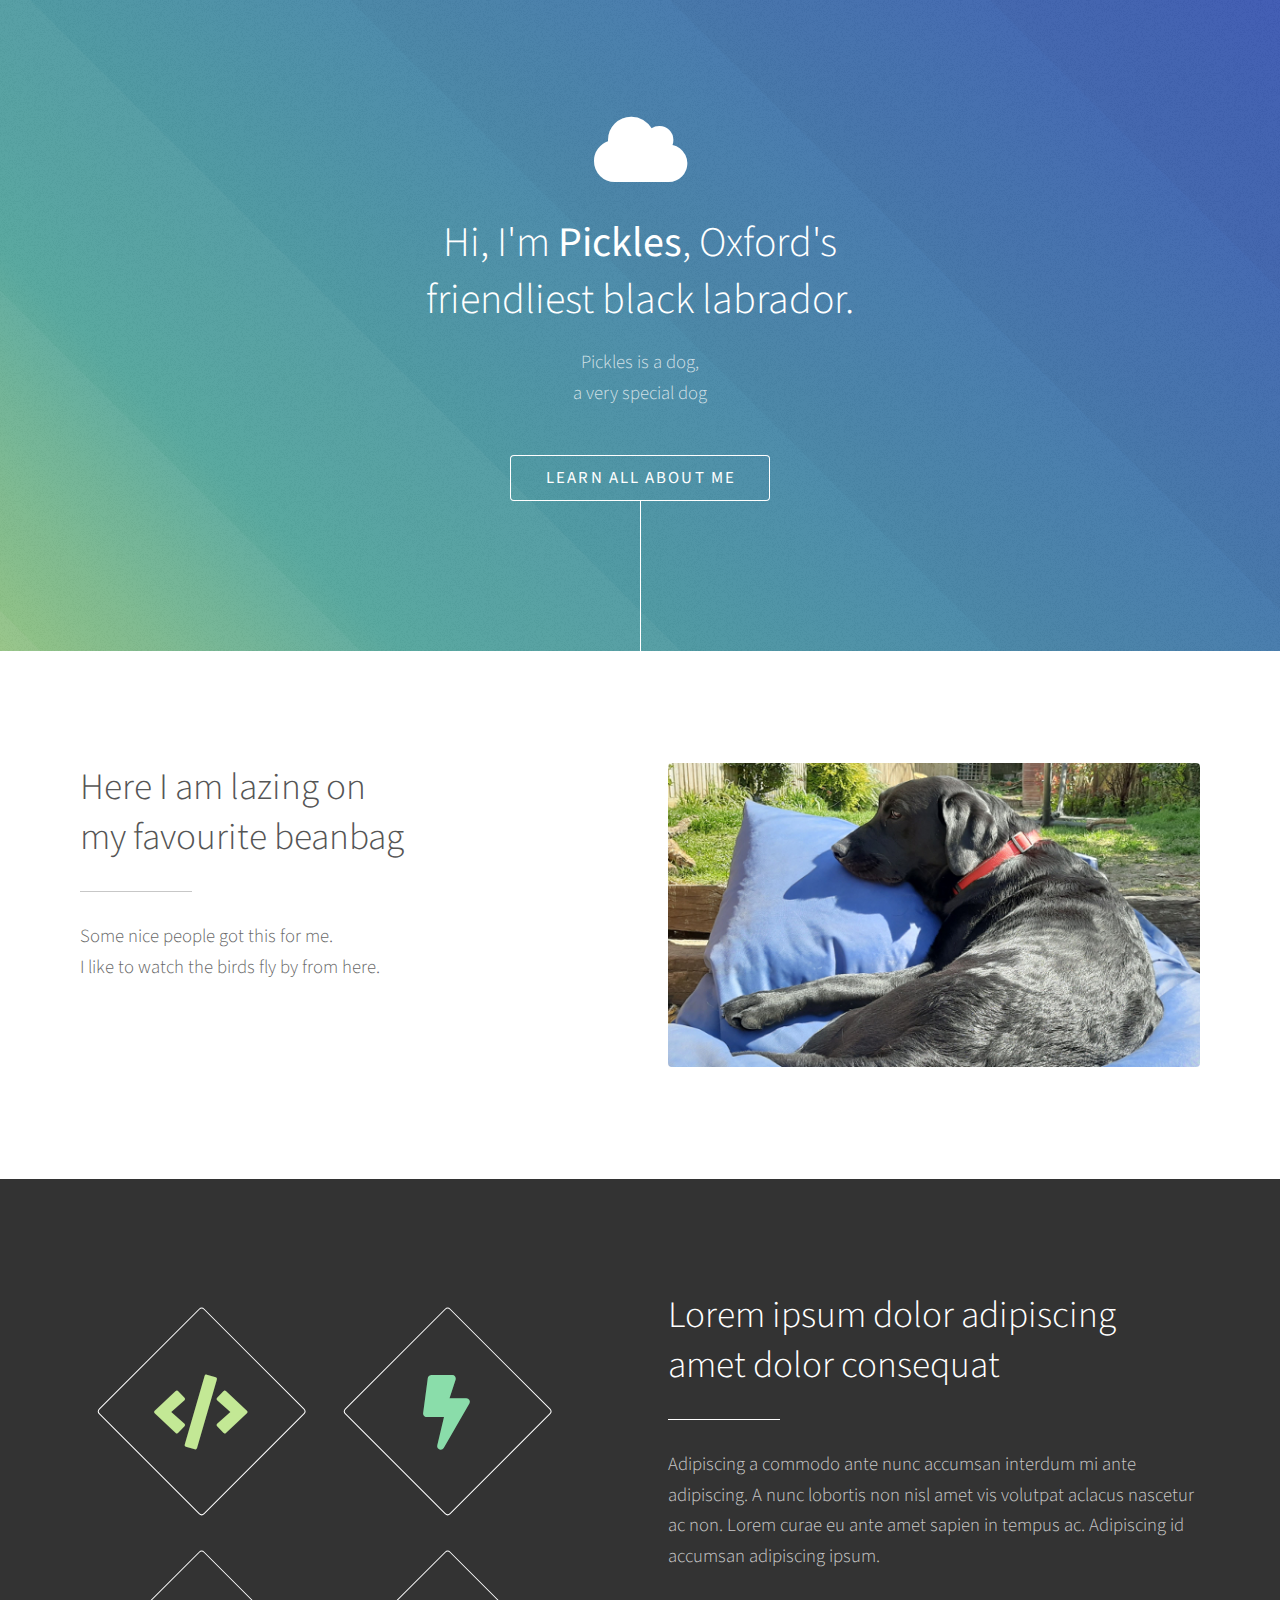
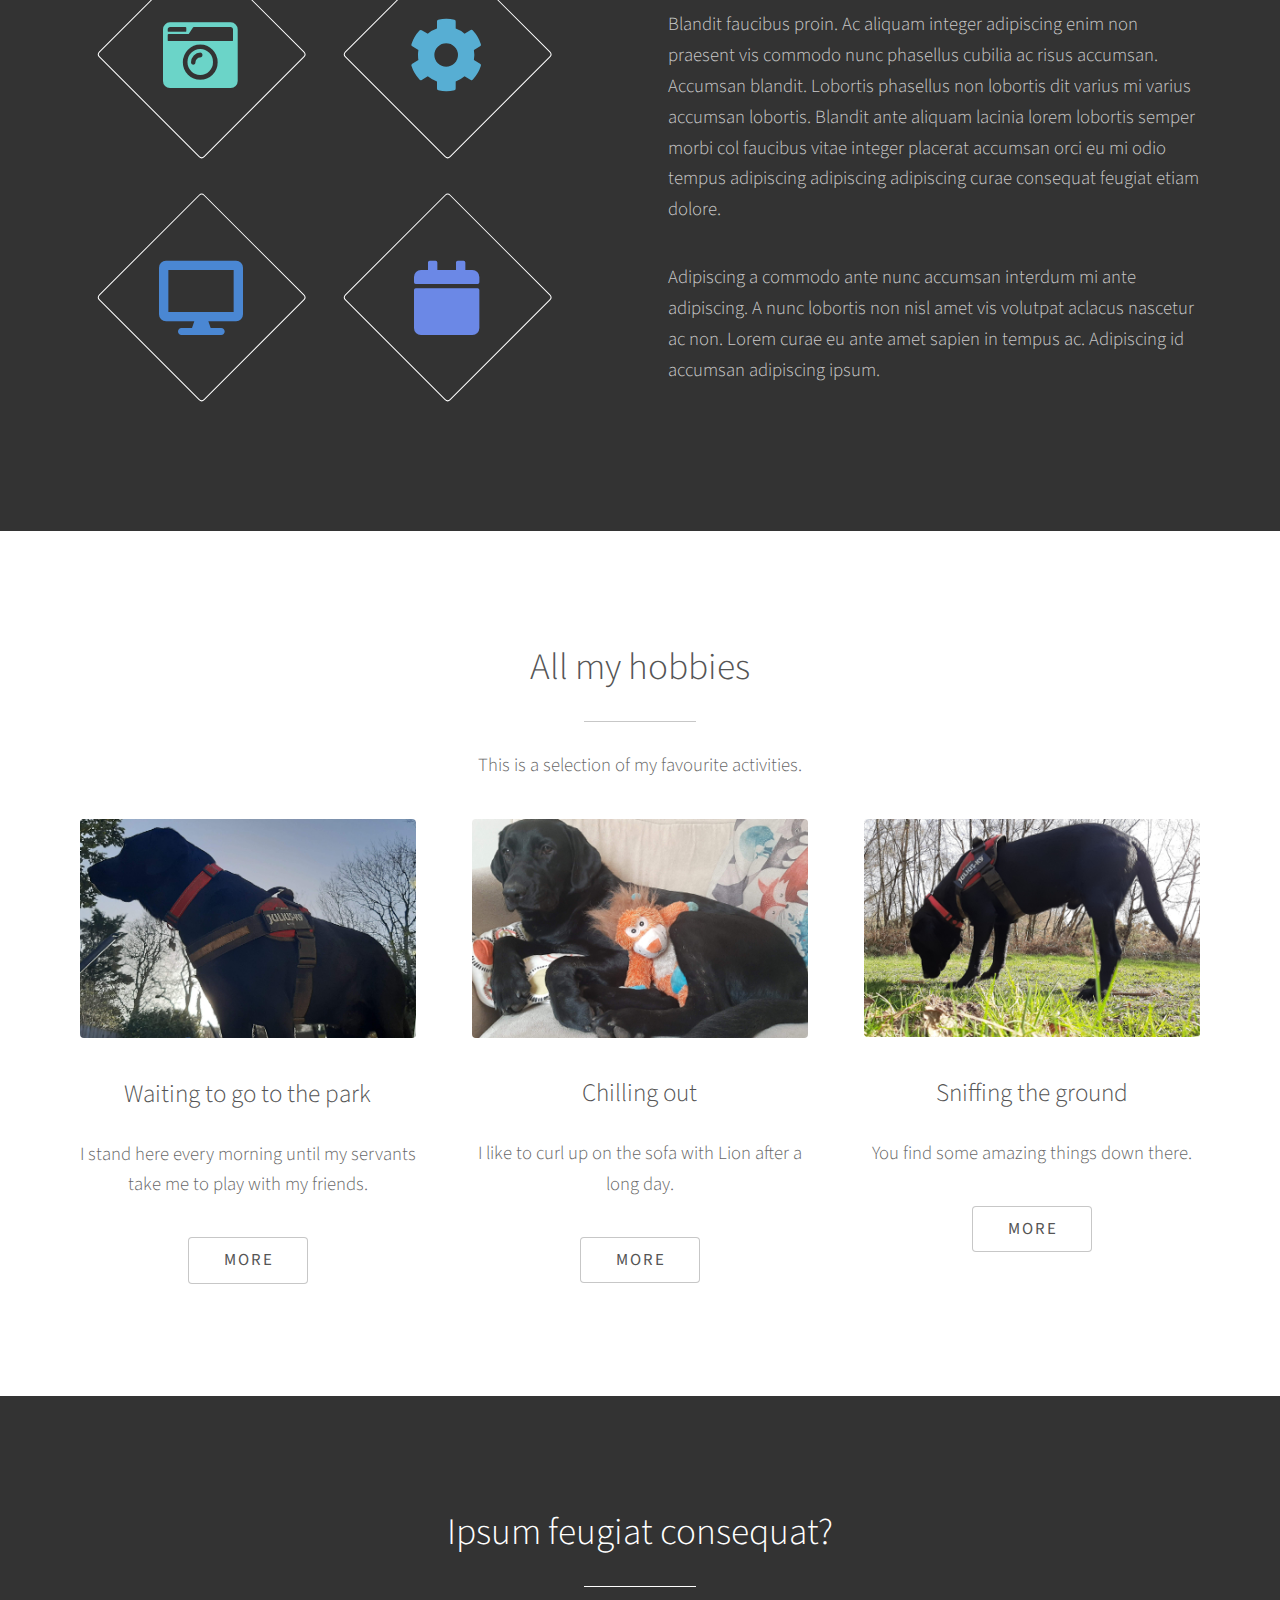
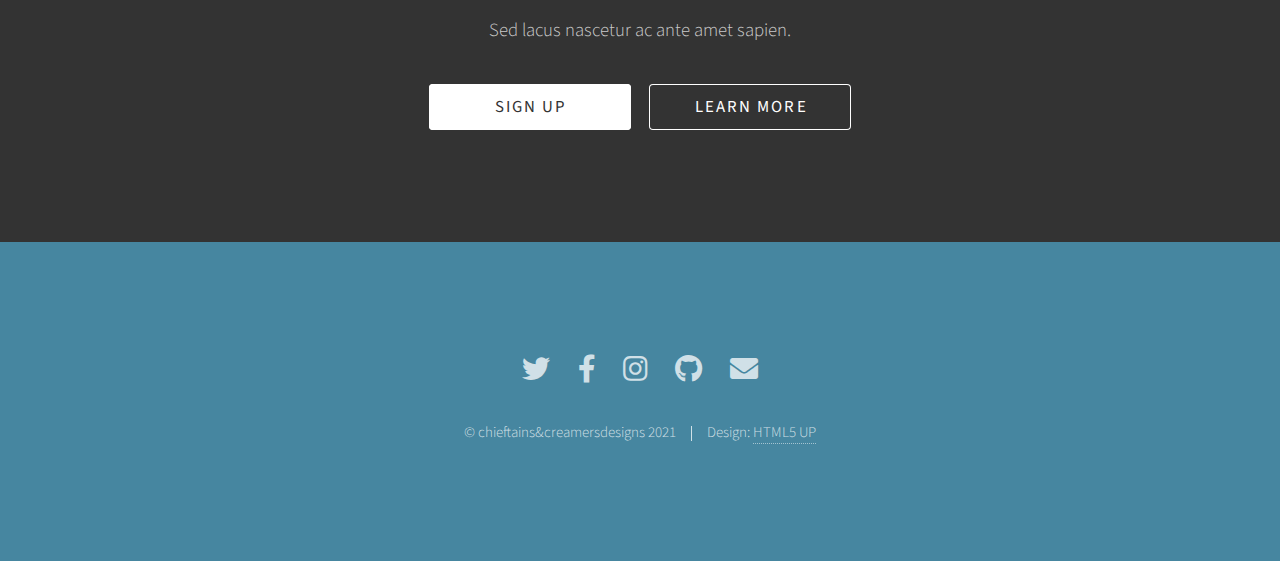
==== commit 223d3fde: "major overhaul" ====
--- a/index.html
+++ b/index.html
@@ -1,141 +1,468 @@
-<!doctype html>
-<html class="no-js" lang="">
-<head>
-  <meta charset="utf-8">
-  <meta name="description" content="">
-  <meta name="viewport" content="width=device-width, initial-scale=1">
-  <title>PicklesPics</title>
-
-  <link rel="stylesheet" href="css/font.css">
-  <link rel="stylesheet" href="css/main.css">
-
-  <script src="js/vendor/modernizr.js"></script>
-</head>
-<body class="page-home">
-
-  <header class="site-header">
-    <h1 class="title">PicklesPics</h1>
-    <nav class="site-nav">
-      <ul>
-        <li><a href="index.html">Home</a></li>
-        <li><a href="meetpickles.html">Meet Pickles</a></li>
-        <li><a href="investors.html">Investors &amp; Board of Directors</a></li>
-        <li><a href="apply.html">Apply</a></li>
-      </ul>
-    </nav>
-    <button type="button" class="btn-menu"><span>Menu</span></button>
-    <a class="home-button" href="/register.html">Pickles!!!</a>
-  </header>
-
-  <section class="home-about">
-    <div class="row column large-9 xlarge-6 xxlarge-4">
-      <h2 class="section-title">What's this all about?</h2>
-      <p class="content">
-        This is a website dedicated to the glorious black labrador named Pickles
-      </p>
-    </div>
-
-    <div class="row medium-up-2 large-up-4">
-      <div class="column">
-        <div class="home-about-block">
-          <h3 class="title icon-download">Download The App</h3>
-          <p class="content">There's no app obviously, this is a template</p>
-        </div>
-      </div>
-
-      <div class="column">
-        <div class="home-about-block">
-          <h3 class="title icon-unicorn">Read about Pickles</h3>
-          <p class="content">You can read about Pickles</p>
-        </div>
-      </div>
-
-      <div class="column">
-        <div class="home-about-block">
-          <h3 class="title icon-price">Look at photos of Pickles</h3>
-          <p class="content">You can look at photos of Pickles.</p>
-        </div>
-      </div>
-    </div>
-
-    <div class="column">
-      <div class="home-about-block">
-        <h3 class="title icon-success">Listen to Pickles</h3>
-        <p class="content">You can (in the near future) listen to Pickles sing, hopefully.</p>
-      </div>
-    </div>
-  </div>
-  </section>
-
-  <section class="home-story">
-    <div class="row column large-9 xlarge-6 xxlarge-4">
-      <h2 class="section-title">Our Story</h2>
-      <p class="content">
-	      PICKLES IS A DOG 
-      </p>
-    </div>
-  </section>
-
-  <section class="home-sign-up">
-    <div class="row column">
-      <img class="icon-w" src="images/labicon.png">
-
-      <form onsubmit="javascript:void(0);">
-        <input type="email" placeholder="Enter your email address">
-        <button type="button">Submit</button>
-      </form>
-
-      <h2 class="section-title">Sign Up</h2>
-
-      <p class="content">You can sign up but you don't actually get anything</p>
-
-      <div class="apps">
-        <a class="app-icon" href=""><img src="images/wr-home-apple.png"></a>
-        <a class="app-icon" href=""><img src="images/wr-home-google.png"></a>
-        <a class="app-icon" href=""><img src="images/wr-home-blackberry.png"></a>
-      </div>
-
-      <div class="social">
-        <a class="icon-fb" href="">Facebook</a>
-        <a class="icon-tw" href="">Twitter</a>
-        <a class="icon-ig" href="">Instagram</a>
-      </div>
-    </div>
-  </section>
-
-  <section class="home-quote">
-    <div class="row column medium-8 xxlarge-6">
-      <div class="quote-wrap">
-        <div class="quote">
-          “PICKLES THE DOG”
-        </div>User
-        <div class="quoter">- Owner of Pickles</div>
-      </div>
-    </div>
-  </section>
-
-  <footer class="site-footer">
-    <div class="row column">
-      <nav class="footer-nav">
-        <ul>
-          <li><a href="index.html">Home</a></li>
-          <li><a href="meetpickles.html">Meet Pickles</a></li>
-          <li><a href="investors.html">Investors & Board of Directors</a></li>
-          <li><a href="apply.html">Apply</a></li>
-        </ul>
-      </nav>
-    </div>
-
-    <div class="row column">
-      <div class="footer-legal">
-        &copy;PicklesPics Inc<br>
-        All Rights Reserved
-      </div>
-    </div>
-  </footer>
-
-  <script src="js/vendor.js"></script>
-
-  <script src="js/main.js"></script>
-</body>
-</html>
+<!DOCTYPE HTML>
+<!--
+	Photon by HTML5 UP
+	html5up.net | @ajlkn
+	Free for personal and commercial use under the CCA 3.0 license (html5up.net/license)
+-->
+<html>
+	<head>
+		<title>www.picklespics.com</title>
+		<meta charset="utf-8" />
+		<meta name="viewport" content="width=device-width, initial-scale=1, user-scalable=no" />
+		<link rel="stylesheet" href="assets/css/main.css" />
+		<noscript><link rel="stylesheet" href="assets/css/noscript.css" /></noscript>
+	</head>
+	<body class="is-preload">
+
+		<!-- Header -->
+			<section id="header">
+				<div class="inner">
+					<span class="icon solid major fa-cloud"></span>
+					<h1>Hi, I'm <strong>Pickles</strong>, Oxford's<br />
+					friendliest black labrador.</h1>
+					<p>Pickles is a dog,<br />
+					a very special dog</p>
+					<ul class="actions special">
+						<li><a href="#one" class="button scrolly">Learn all about me</a></li>
+					</ul>
+				</div>
+			</section>
+
+		<!-- One -->
+			<section id="one" class="main style1">
+				<div class="container">
+					<div class="row gtr-150">
+						<div class="col-6 col-12-medium">
+							<header class="major">
+								<h2>Here I am lazing on <br />
+								my favourite beanbag</h2>
+							</header>
+							<p>Some nice people got this for me. <br>
+							I like to watch the birds fly by from here.</p>
+						</div>
+						<div class="col-6 col-12-medium imp-medium">
+							<span class="image fit"><img src="images/pic01.jpg" alt="" /></span>
+						</div>
+					</div>
+				</div>
+			</section>
+
+		<!-- Two -->
+			<section id="two" class="main style2">
+				<div class="container">
+					<div class="row gtr-150">
+						<div class="col-6 col-12-medium">
+							<ul class="major-icons">
+								<li><span class="icon solid style1 major fa-code"></span></li>
+								<li><span class="icon solid style2 major fa-bolt"></span></li>
+								<li><span class="icon solid style3 major fa-camera-retro"></span></li>
+								<li><span class="icon solid style4 major fa-cog"></span></li>
+								<li><span class="icon solid style5 major fa-desktop"></span></li>
+								<li><span class="icon solid style6 major fa-calendar"></span></li>
+							</ul>
+						</div>
+						<div class="col-6 col-12-medium">
+							<header class="major">
+								<h2>Lorem ipsum dolor adipiscing<br />
+								amet dolor consequat</h2>
+							</header>
+							<p>Adipiscing a commodo ante nunc accumsan interdum mi ante adipiscing. A nunc lobortis non nisl amet vis volutpat aclacus nascetur ac non. Lorem curae eu ante amet sapien in tempus ac. Adipiscing id accumsan adipiscing ipsum.</p>
+							<p>Blandit faucibus proin. Ac aliquam integer adipiscing enim non praesent vis commodo nunc phasellus cubilia ac risus accumsan. Accumsan blandit. Lobortis phasellus non lobortis dit varius mi varius accumsan lobortis. Blandit ante aliquam lacinia lorem lobortis semper morbi col faucibus vitae integer placerat accumsan orci eu mi odio tempus adipiscing adipiscing adipiscing curae consequat feugiat etiam dolore.</p>
+							<p>Adipiscing a commodo ante nunc accumsan interdum mi ante adipiscing. A nunc lobortis non nisl amet vis volutpat aclacus nascetur ac non. Lorem curae eu ante amet sapien in tempus ac. Adipiscing id accumsan adipiscing ipsum.</p>
+						</div>
+					</div>
+				</div>
+			</section>
+
+		<!-- Three -->
+			<section id="three" class="main style1 special">
+				<div class="container">
+					<header class="major">
+						<h2>All my hobbies</h2>
+					</header>
+					<p>This is a selection of my favourite activities.</p>
+					<div class="row gtr-150">
+						<div class="col-4 col-12-medium">
+							<span class="image fit"><img src="images/pic02.jpg" alt="" /></span>
+							<h3>Waiting to go to the park</h3>
+							<p>I stand here every morning until my servants take me to play with my friends.</p>
+							<ul class="actions special">
+								<li><a href="#" class="button">More</a></li>
+							</ul>
+						</div>
+						<div class="col-4 col-12-medium">
+							<span class="image fit"><img src="images/pic03.jpg" alt="" /></span>
+							<h3>Chilling out</h3>
+							<p>I like to curl up on the sofa with Lion after a long day.</p>
+							<ul class="actions special">
+								<li><a href="#" class="button">More</a></li>
+							</ul>
+						</div>
+						<div class="col-4 col-12-medium">
+							<span class="image fit"><img src="images/pic04.jpg" alt="" /></span>
+							<h3>Sniffing the ground</h3>
+							<p>You find some amazing things down there.</p>
+							<ul class="actions special">
+								<li><a href="#" class="button">More</a></li>
+							</ul>
+						</div>
+					</div>
+				</div>
+			</section>
+
+		<!-- Four -->
+			<section id="four" class="main style2 special">
+				<div class="container">
+					<header class="major">
+						<h2>Ipsum feugiat consequat?</h2>
+					</header>
+					<p>Sed lacus nascetur ac ante amet sapien.</p>
+					<ul class="actions special">
+						<li><a href="#" class="button wide primary">Sign Up</a></li>
+						<li><a href="#" class="button wide">Learn More</a></li>
+					</ul>
+				</div>
+			</section>
+
+		<!-- Five -->
+		<!--
+			<section id="five" class="main style1">
+				<div class="container">
+					<header class="major special">
+						<h2>Elements</h2>
+					</header>
+
+					<section>
+						<h4>Text</h4>
+						<p>This is <b>bold</b> and this is <strong>strong</strong>. This is <i>italic</i> and this is <em>emphasized</em>.
+						This is <sup>superscript</sup> text and this is <sub>subscript</sub> text.
+						This is <u>underlined</u> and this is code: <code>for (;;) { ... }</code>. Finally, <a href="#">this is a link</a>.</p>
+						<hr />
+						<header>
+							<h4>Heading with a Subtitle</h4>
+							<p>Lorem ipsum dolor sit amet nullam id egestas urna aliquam</p>
+						</header>
+						<p>Nunc lacinia ante nunc ac lobortis. Interdum adipiscing gravida odio porttitor sem non mi integer non faucibus ornare mi ut ante amet placerat aliquet. Volutpat eu sed ante lacinia sapien lorem accumsan varius montes viverra nibh in adipiscing blandit tempus accumsan.</p>
+						<header>
+							<h5>Heading with a Subtitle</h5>
+							<p>Lorem ipsum dolor sit amet nullam id egestas urna aliquam</p>
+						</header>
+						<p>Nunc lacinia ante nunc ac lobortis. Interdum adipiscing gravida odio porttitor sem non mi integer non faucibus ornare mi ut ante amet placerat aliquet. Volutpat eu sed ante lacinia sapien lorem accumsan varius montes viverra nibh in adipiscing blandit tempus accumsan.</p>
+						<hr />
+						<h2>Heading Level 2</h2>
+						<h3>Heading Level 3</h3>
+						<h4>Heading Level 4</h4>
+						<h5>Heading Level 5</h5>
+						<h6>Heading Level 6</h6>
+						<hr />
+						<h5>Blockquote</h5>
+						<blockquote>Fringilla nisl. Donec accumsan interdum nisi, quis tincidunt felis sagittis eget tempus euismod. Vestibulum ante ipsum primis in faucibus vestibulum. Blandit adipiscing eu felis iaculis volutpat ac adipiscing accumsan faucibus. Vestibulum ante ipsum primis in faucibus lorem ipsum dolor sit amet nullam adipiscing eu felis.</blockquote>
+						<h5>Preformatted</h5>
+						<pre><code>i = 0;
+
+while (!deck.isInOrder()) {
+print 'Iteration ' + i;
+deck.shuffle();
+i++;
+}
+
+print 'It took ' + i + ' iterations to sort the deck.';</code></pre>
+					</section>
+
+					<section>
+						<h4>Lists</h4>
+						<div class="row">
+							<div class="col-6 col-12-medium">
+								<h5>Unordered</h5>
+								<ul>
+									<li>Dolor pulvinar etiam.</li>
+									<li>Sagittis adipiscing.</li>
+									<li>Felis enim feugiat.</li>
+								</ul>
+								<h5>Alternate</h5>
+								<ul class="alt">
+									<li>Dolor pulvinar etiam.</li>
+									<li>Sagittis adipiscing.</li>
+									<li>Felis enim feugiat.</li>
+								</ul>
+							</div>
+							<div class="col-6 col-12-medium">
+								<h5>Ordered</h5>
+								<ol>
+									<li>Dolor pulvinar etiam.</li>
+									<li>Etiam vel felis viverra.</li>
+									<li>Felis enim feugiat.</li>
+									<li>Dolor pulvinar etiam.</li>
+									<li>Etiam vel felis lorem.</li>
+									<li>Felis enim et feugiat.</li>
+								</ol>
+								<h5>Icons</h5>
+								<ul class="icons">
+									<li><a href="#" class="icon brands fa-twitter"><span class="label">Twitter</span></a></li>
+									<li><a href="#" class="icon brands fa-facebook-f"><span class="label">Facebook</span></a></li>
+									<li><a href="#" class="icon brands fa-instagram"><span class="label">Instagram</span></a></li>
+									<li><a href="#" class="icon brands fa-github"><span class="label">Github</span></a></li>
+								</ul>
+							</div>
+						</div>
+						<h5>Actions</h5>
+						<div class="row">
+							<div class="col-6 col-12-medium">
+								<ul class="actions">
+									<li><a href="#" class="button primary">Default</a></li>
+									<li><a href="#" class="button">Default</a></li>
+								</ul>
+								<ul class="actions small">
+									<li><a href="#" class="button primary small">Small</a></li>
+									<li><a href="#" class="button small">Small</a></li>
+								</ul>
+								<ul class="actions stacked">
+									<li><a href="#" class="button primary">Default</a></li>
+									<li><a href="#" class="button">Default</a></li>
+								</ul>
+								<ul class="actions stacked">
+									<li><a href="#" class="button primary small">Small</a></li>
+									<li><a href="#" class="button small">Small</a></li>
+								</ul>
+							</div>
+							<div class="col-6 col-12-medium">
+								<ul class="actions stacked">
+									<li><a href="#" class="button primary fit">Default</a></li>
+									<li><a href="#" class="button fit">Default</a></li>
+								</ul>
+								<ul class="actions stacked">
+									<li><a href="#" class="button primary small fit">Small</a></li>
+									<li><a href="#" class="button small fit">Small</a></li>
+								</ul>
+							</div>
+						</div>
+					</section>
+
+					<section>
+						<h4>Table</h4>
+						<h5>Default</h5>
+						<div class="table-wrapper">
+							<table>
+								<thead>
+									<tr>
+										<th>Name</th>
+										<th>Description</th>
+										<th>Price</th>
+									</tr>
+								</thead>
+								<tbody>
+									<tr>
+										<td>Item One</td>
+										<td>Ante turpis integer aliquet porttitor.</td>
+										<td>29.99</td>
+									</tr>
+									<tr>
+										<td>Item Two</td>
+										<td>Vis ac commodo adipiscing arcu aliquet.</td>
+										<td>19.99</td>
+									</tr>
+									<tr>
+										<td>Item Three</td>
+										<td> Morbi faucibus arcu accumsan lorem.</td>
+										<td>29.99</td>
+									</tr>
+									<tr>
+										<td>Item Four</td>
+										<td>Vitae integer tempus condimentum.</td>
+										<td>19.99</td>
+									</tr>
+									<tr>
+										<td>Item Five</td>
+										<td>Ante turpis integer aliquet porttitor.</td>
+										<td>29.99</td>
+									</tr>
+								</tbody>
+								<tfoot>
+									<tr>
+										<td colspan="2"></td>
+										<td>100.00</td>
+									</tr>
+								</tfoot>
+							</table>
+						</div>
+
+						<h5>Alternate</h5>
+						<div class="table-wrapper">
+							<table class="alt">
+								<thead>
+									<tr>
+										<th>Name</th>
+										<th>Description</th>
+										<th>Price</th>
+									</tr>
+								</thead>
+								<tbody>
+									<tr>
+										<td>Item One</td>
+										<td>Ante turpis integer aliquet porttitor.</td>
+										<td>29.99</td>
+									</tr>
+									<tr>
+										<td>Item Two</td>
+										<td>Vis ac commodo adipiscing arcu aliquet.</td>
+										<td>19.99</td>
+									</tr>
+									<tr>
+										<td>Item Three</td>
+										<td> Morbi faucibus arcu accumsan lorem.</td>
+										<td>29.99</td>
+									</tr>
+									<tr>
+										<td>Item Four</td>
+										<td>Vitae integer tempus condimentum.</td>
+										<td>19.99</td>
+									</tr>
+									<tr>
+										<td>Item Five</td>
+										<td>Ante turpis integer aliquet porttitor.</td>
+										<td>29.99</td>
+									</tr>
+								</tbody>
+								<tfoot>
+									<tr>
+										<td colspan="2"></td>
+										<td>100.00</td>
+									</tr>
+								</tfoot>
+							</table>
+						</div>
+					</section>
+
+					<section>
+						<h4>Buttons</h4>
+						<ul class="actions">
+							<li><a href="#" class="button primary">Primary</a></li>
+							<li><a href="#" class="button">Default</a></li>
+						</ul>
+						<ul class="actions">
+							<li><a href="#" class="button large">Large</a></li>
+							<li><a href="#" class="button">Default</a></li>
+							<li><a href="#" class="button small">Small</a></li>
+						</ul>
+						<ul class="actions fit">
+							<li><a href="#" class="button fit">Fit</a></li>
+							<li><a href="#" class="button primary fit">Fit</a></li>
+							<li><a href="#" class="button fit">Fit</a></li>
+						</ul>
+						<ul class="actions fit small">
+							<li><a href="#" class="button primary fit small">Fit + Small</a></li>
+							<li><a href="#" class="button fit small">Fit + Small</a></li>
+							<li><a href="#" class="button primary fit small">Fit + Small</a></li>
+						</ul>
+						<ul class="actions">
+							<li><a href="#" class="button primary icon solid fa-download">Icon</a></li>
+							<li><a href="#" class="button icon solid fa-download">Icon</a></li>
+						</ul>
+						<ul class="actions">
+							<li><span class="button primary disabled">Disabled</span></li>
+							<li><span class="button disabled">Disabled</span></li>
+						</ul>
+					</section>
+
+					<section>
+						<h4>Form</h4>
+						<form method="post" action="#">
+							<div class="row gtr-uniform gtr-50">
+								<div class="col-6 col-12-xsmall">
+									<input type="text" name="demo-name" id="demo-name" value="" placeholder="Name" />
+								</div>
+								<div class="col-6 col-12-xsmall">
+									<input type="email" name="demo-email" id="demo-email" value="" placeholder="Email" />
+								</div>
+								<div class="col-12">
+									<select name="demo-category" id="demo-category">
+										<option value="">- Category -</option>
+										<option value="1">Manufacturing</option>
+										<option value="1">Shipping</option>
+										<option value="1">Administration</option>
+										<option value="1">Human Resources</option>
+									</select>
+								</div>
+								<div class="col-4 col-12-small">
+									<input type="radio" id="demo-priority-low" name="demo-priority" checked>
+									<label for="demo-priority-low">Low</label>
+								</div>
+								<div class="col-4 col-12-small">
+									<input type="radio" id="demo-priority-normal" name="demo-priority">
+									<label for="demo-priority-normal">Normal</label>
+								</div>
+								<div class="col-4 col-12-small">
+									<input type="radio" id="demo-priority-high" name="demo-priority">
+									<label for="demo-priority-high">High</label>
+								</div>
+								<div class="col-6 col-12-small">
+									<input type="checkbox" id="demo-copy" name="demo-copy">
+									<label for="demo-copy">Email me a copy</label>
+								</div>
+								<div class="col-6 col-12-small">
+									<input type="checkbox" id="demo-human" name="demo-human" checked>
+									<label for="demo-human">Not a robot</label>
+								</div>
+								<div class="col-12">
+									<textarea name="demo-message" id="demo-message" placeholder="Enter your message" rows="6"></textarea>
+								</div>
+								<div class="col-12">
+									<ul class="actions">
+										<li><input type="submit" value="Send Message" class="primary" /></li>
+										<li><input type="reset" value="Reset" /></li>
+									</ul>
+								</div>
+							</div>
+						</form>
+					</section>
+
+					<section>
+						<h4>Image</h4>
+						<h5>Fit</h5>
+						<div class="box alt">
+							<div class="row gtr-uniform gtr-50">
+								<div class="col-12"><span class="image fit"><img src="images/pic06.jpg" alt="" /></span></div>
+								<div class="col-4"><span class="image fit"><img src="images/pic02.jpg" alt="" /></span></div>
+								<div class="col-4"><span class="image fit"><img src="images/pic03.jpg" alt="" /></span></div>
+								<div class="col-4"><span class="image fit"><img src="images/pic04.jpg" alt="" /></span></div>
+								<div class="col-4"><span class="image fit"><img src="images/pic03.jpg" alt="" /></span></div>
+								<div class="col-4"><span class="image fit"><img src="images/pic04.jpg" alt="" /></span></div>
+								<div class="col-4"><span class="image fit"><img src="images/pic02.jpg" alt="" /></span></div>
+								<div class="col-4"><span class="image fit"><img src="images/pic04.jpg" alt="" /></span></div>
+								<div class="col-4"><span class="image fit"><img src="images/pic02.jpg" alt="" /></span></div>
+								<div class="col-4"><span class="image fit"><img src="images/pic03.jpg" alt="" /></span></div>
+							</div>
+						</div>
+						<h5>Left &amp; Right</h5>
+						<p><span class="image left"><img src="images/pic05.jpg" alt="" /></span>Fringilla nisl. Donec accumsan interdum nisi, quis tincidunt felis sagittis eget. tempus euismod. Vestibulum ante ipsum primis in faucibus vestibulum. Blandit adipiscing eu felis iaculis volutpat ac adipiscing accumsan eu faucibus. Integer ac pellentesque praesent tincidunt felis sagittis eget. tempus euismod. Vestibulum ante ipsum primis in faucibus vestibulum. Blandit adipiscing eu felis iaculis volutpat ac adipiscing accumsan eu faucibus. Integer ac pellentesque praesent. Donec accumsan interdum nisi, quis tincidunt felis sagittis eget. tempus euismod. Vestibulum ante ipsum primis in faucibus vestibulum. Blandit adipiscing eu felis iaculis volutpat ac adipiscing accumsan eu faucibus. Integer ac pellentesque praesent tincidunt felis sagittis eget. tempus euismod. Vestibulum ante ipsum primis in faucibus vestibulum. Blandit adipiscing eu felis iaculis volutpat ac adipiscing accumsan eu faucibus. Integer ac pellentesque praesent. Blandit adipiscing eu felis iaculis volutpat ac adipiscing accumsan eu faucibus. Integer ac pellentesque praesent tincidunt felis sagittis eget. tempus euismod. Vestibulum ante ipsum primis in faucibus vestibulum. Blandit adipiscing eu felis iaculis volutpat ac adipiscing accumsan eu faucibus. Integer ac pellentesque praesent.</p>
+						<p><span class="image right"><img src="images/pic05.jpg" alt="" /></span>Fringilla nisl. Donec accumsan interdum nisi, quis tincidunt felis sagittis eget. tempus euismod. Vestibulum ante ipsum primis in faucibus vestibulum. Blandit adipiscing eu felis iaculis volutpat ac adipiscing accumsan eu faucibus. Integer ac pellentesque praesent tincidunt felis sagittis eget. tempus euismod. Vestibulum ante ipsum primis in faucibus vestibulum. Blandit adipiscing eu felis iaculis volutpat ac adipiscing accumsan eu faucibus. Integer ac pellentesque praesent. Donec accumsan interdum nisi, quis tincidunt felis sagittis eget. tempus euismod. Vestibulum ante ipsum primis in faucibus vestibulum. Blandit adipiscing eu felis iaculis volutpat ac adipiscing accumsan eu faucibus. Integer ac pellentesque praesent tincidunt felis sagittis eget. tempus euismod. Vestibulum ante ipsum primis in faucibus vestibulum. Blandit adipiscing eu felis iaculis volutpat ac adipiscing accumsan eu faucibus. Integer ac pellentesque praesent. Blandit adipiscing eu felis iaculis volutpat ac adipiscing accumsan eu faucibus. Integer ac pellentesque praesent tincidunt felis sagittis eget. tempus euismod. Vestibulum ante ipsum primis in faucibus vestibulum. Blandit adipiscing eu felis iaculis volutpat ac adipiscing accumsan eu faucibus. Integer ac pellentesque praesent.</p>
+					</section>
+
+				</div>
+			</section>
+		-->
+
+		<!-- Footer -->
+			<section id="footer">
+				<ul class="icons">
+					<li><a href="#" class="icon brands alt fa-twitter"><span class="label">Twitter</span></a></li>
+					<li><a href="#" class="icon brands alt fa-facebook-f"><span class="label">Facebook</span></a></li>
+					<li><a href="#" class="icon brands alt fa-instagram"><span class="label">Instagram</span></a></li>
+					<li><a href="#" class="icon brands alt fa-github"><span class="label">GitHub</span></a></li>
+					<li><a href="#" class="icon solid alt fa-envelope"><span class="label">Email</span></a></li>
+				</ul>
+				<ul class="copyright">
+					<li>&copy; chieftains&creamersdesigns 2021</li><li>Design: <a href="http://html5up.net">HTML5 UP</a></li>
+				</ul>
+			</section>
+
+		<!-- Scripts -->
+			<script src="assets/js/jquery.min.js"></script>
+			<script src="assets/js/jquery.scrolly.min.js"></script>
+			<script src="assets/js/browser.min.js"></script>
+			<script src="assets/js/breakpoints.min.js"></script>
+			<script src="assets/js/util.js"></script>
+			<script src="assets/js/main.js"></script>
+
+	</body>
+</html>--- a/assets/css/main.css
+++ b/assets/css/main.css
@@ -0,0 +1,3512 @@
+@import url("fontawesome-all.min.css");
+@import url("https://fonts.googleapis.com/css?family=Source+Sans+Pro:300,300italic,400,400italic");
+
+/*
+	Photon by HTML5 UP
+	html5up.net | @ajlkn
+	Free for personal and commercial use under the CCA 3.0 license (html5up.net/license)
+*/
+
+html, body, div, span, applet, object,
+iframe, h1, h2, h3, h4, h5, h6, p, blockquote,
+pre, a, abbr, acronym, address, big, cite,
+code, del, dfn, em, img, ins, kbd, q, s, samp,
+small, strike, strong, sub, sup, tt, var, b,
+u, i, center, dl, dt, dd, ol, ul, li, fieldset,
+form, label, legend, table, caption, tbody,
+tfoot, thead, tr, th, td, article, aside,
+canvas, details, embed, figure, figcaption,
+footer, header, hgroup, menu, nav, output, ruby,
+section, summary, time, mark, audio, video {
+	margin: 0;
+	padding: 0;
+	border: 0;
+	font-size: 100%;
+	font: inherit;
+	vertical-align: baseline;}
+
+article, aside, details, figcaption, figure,
+footer, header, hgroup, menu, nav, section {
+	display: block;}
+
+body {
+	line-height: 1;
+}
+
+ol, ul {
+	list-style: none;
+}
+
+blockquote, q {
+	quotes: none;
+}
+
+	blockquote:before, blockquote:after, q:before, q:after {
+		content: '';
+		content: none;
+	}
+
+table {
+	border-collapse: collapse;
+	border-spacing: 0;
+}
+
+body {
+	-webkit-text-size-adjust: none;
+}
+
+mark {
+	background-color: transparent;
+	color: inherit;
+}
+
+input::-moz-focus-inner {
+	border: 0;
+	padding: 0;
+}
+
+input, select, textarea {
+	-moz-appearance: none;
+	-webkit-appearance: none;
+	-ms-appearance: none;
+	appearance: none;
+}
+
+/* Basic */
+
+	html {
+		box-sizing: border-box;
+	}
+
+	*, *:before, *:after {
+		box-sizing: inherit;
+	}
+
+	body {
+		background: #fff;
+	}
+
+		body.is-preload *, body.is-preload *:before, body.is-preload *:after {
+			-moz-animation: none !important;
+			-webkit-animation: none !important;
+			-ms-animation: none !important;
+			animation: none !important;
+			-moz-transition: none !important;
+			-webkit-transition: none !important;
+			-ms-transition: none !important;
+			transition: none !important;
+		}
+
+	body, input, select, textarea {
+		color: #666;
+		font-family: "Source Sans Pro", Helvetica, sans-serif;
+		font-size: 16pt;
+		font-weight: 300;
+		line-height: 1.65em;
+	}
+
+	a {
+		-moz-transition: color 0.2s ease-in-out, border-color 0.2s ease-in-out;
+		-webkit-transition: color 0.2s ease-in-out, border-color 0.2s ease-in-out;
+		-ms-transition: color 0.2s ease-in-out, border-color 0.2s ease-in-out;
+		transition: color 0.2s ease-in-out, border-color 0.2s ease-in-out;
+		border-bottom: dotted 1px #666;
+		color: inherit;
+		text-decoration: none;
+	}
+
+		a:hover {
+			border-bottom-color: transparent !important;
+			color: #6bd4c8;
+		}
+
+	strong, b {
+		color: #555;
+		font-weight: 400;
+	}
+
+	em, i {
+		font-style: italic;
+	}
+
+	p {
+		margin: 0 0 2em 0;
+	}
+
+	h1, h2, h3, h4, h5, h6 {
+		color: #555;
+		line-height: 1em;
+		margin: 0 0 1em 0;
+	}
+
+		h1 a, h2 a, h3 a, h4 a, h5 a, h6 a {
+			color: inherit;
+			text-decoration: none;
+		}
+
+	h1 {
+		font-size: 2.25em;
+		line-height: 1.35em;
+	}
+
+	h2 {
+		font-size: 2em;
+		line-height: 1.35em;
+	}
+
+	h3 {
+		font-size: 1.35em;
+		line-height: 1.5em;
+	}
+
+	h4 {
+		font-size: 1.25em;
+		line-height: 1.5em;
+	}
+
+	h5 {
+		font-size: 0.9em;
+		line-height: 1.5em;
+	}
+
+	h6 {
+		font-size: 0.7em;
+		line-height: 1.5em;
+	}
+
+	sub {
+		font-size: 0.8em;
+		position: relative;
+		top: 0.5em;
+	}
+
+	sup {
+		font-size: 0.8em;
+		position: relative;
+		top: -0.5em;
+	}
+
+	hr {
+		border: 0;
+		border-bottom: solid 1px rgba(144, 144, 144, 0.5);
+		margin: 2em 0;
+	}
+
+		hr.major {
+			margin: 3em 0;
+		}
+
+	blockquote {
+		border-left: solid 4px rgba(144, 144, 144, 0.5);
+		font-style: italic;
+		margin: 0 0 2em 0;
+		padding: 0.5em 0 0.5em 2em;
+	}
+
+	code {
+		background: rgba(144, 144, 144, 0.075);
+		border-radius: 4px;
+		border: solid 1px rgba(144, 144, 144, 0.5);
+		font-family: "Courier New", monospace;
+		font-size: 0.9em;
+		margin: 0 0.25em;
+		padding: 0.25em 0.65em;
+	}
+
+	pre {
+		-webkit-overflow-scrolling: touch;
+		font-family: "Courier New", monospace;
+		font-size: 0.9em;
+		margin: 0 0 2em 0;
+	}
+
+		pre code {
+			display: block;
+			line-height: 1.75em;
+			padding: 1em 1.5em;
+			overflow-x: auto;
+		}
+
+	.align-left {
+		text-align: left;
+	}
+
+	.align-center {
+		text-align: center;
+	}
+
+	.align-right {
+		text-align: right;
+	}
+
+/* Container */
+
+	.container {
+		margin: 0 auto;
+		max-width: calc(100% - 4em);
+		width: 60em;
+	}
+
+		.container.xsmall {
+			width: 15em;
+		}
+
+		.container.small {
+			width: 30em;
+		}
+
+		.container.medium {
+			width: 45em;
+		}
+
+		.container.large {
+			width: 75em;
+		}
+
+		.container.xlarge {
+			width: 90em;
+		}
+
+		.container.max {
+			width: 100%;
+		}
+
+		@media screen and (max-width: 980px) {
+
+			.container {
+				max-width: 100% !important;
+				width: 100% !important;
+			}
+
+		}
+
+		@media screen and (max-width: 480px) {
+
+			.container {
+				max-width: calc(100% - 3em);
+			}
+
+		}
+
+/* Row */
+
+	.row {
+		display: flex;
+		flex-wrap: wrap;
+		box-sizing: border-box;
+		align-items: stretch;
+	}
+
+		.row > * {
+			box-sizing: border-box;
+		}
+
+		.row.gtr-uniform > * > :last-child {
+			margin-bottom: 0;
+		}
+
+		.row.aln-left {
+			justify-content: flex-start;
+		}
+
+		.row.aln-center {
+			justify-content: center;
+		}
+
+		.row.aln-right {
+			justify-content: flex-end;
+		}
+
+		.row.aln-top {
+			align-items: flex-start;
+		}
+
+		.row.aln-middle {
+			align-items: center;
+		}
+
+		.row.aln-bottom {
+			align-items: flex-end;
+		}
+
+		.row > .imp {
+			order: -1;
+		}
+
+		.row > .col-1 {
+			width: 8.33333%;
+		}
+
+		.row > .off-1 {
+			margin-left: 8.33333%;
+		}
+
+		.row > .col-2 {
+			width: 16.66667%;
+		}
+
+		.row > .off-2 {
+			margin-left: 16.66667%;
+		}
+
+		.row > .col-3 {
+			width: 25%;
+		}
+
+		.row > .off-3 {
+			margin-left: 25%;
+		}
+
+		.row > .col-4 {
+			width: 33.33333%;
+		}
+
+		.row > .off-4 {
+			margin-left: 33.33333%;
+		}
+
+		.row > .col-5 {
+			width: 41.66667%;
+		}
+
+		.row > .off-5 {
+			margin-left: 41.66667%;
+		}
+
+		.row > .col-6 {
+			width: 50%;
+		}
+
+		.row > .off-6 {
+			margin-left: 50%;
+		}
+
+		.row > .col-7 {
+			width: 58.33333%;
+		}
+
+		.row > .off-7 {
+			margin-left: 58.33333%;
+		}
+
+		.row > .col-8 {
+			width: 66.66667%;
+		}
+
+		.row > .off-8 {
+			margin-left: 66.66667%;
+		}
+
+		.row > .col-9 {
+			width: 75%;
+		}
+
+		.row > .off-9 {
+			margin-left: 75%;
+		}
+
+		.row > .col-10 {
+			width: 83.33333%;
+		}
+
+		.row > .off-10 {
+			margin-left: 83.33333%;
+		}
+
+		.row > .col-11 {
+			width: 91.66667%;
+		}
+
+		.row > .off-11 {
+			margin-left: 91.66667%;
+		}
+
+		.row > .col-12 {
+			width: 100%;
+		}
+
+		.row > .off-12 {
+			margin-left: 100%;
+		}
+
+		.row.gtr-0 {
+			margin-top: 0;
+			margin-left: 0em;
+		}
+
+			.row.gtr-0 > * {
+				padding: 0 0 0 0em;
+			}
+
+			.row.gtr-0.gtr-uniform {
+				margin-top: 0em;
+			}
+
+				.row.gtr-0.gtr-uniform > * {
+					padding-top: 0em;
+				}
+
+		.row.gtr-25 {
+			margin-top: 0;
+			margin-left: -0.5em;
+		}
+
+			.row.gtr-25 > * {
+				padding: 0 0 0 0.5em;
+			}
+
+			.row.gtr-25.gtr-uniform {
+				margin-top: -0.5em;
+			}
+
+				.row.gtr-25.gtr-uniform > * {
+					padding-top: 0.5em;
+				}
+
+		.row.gtr-50 {
+			margin-top: 0;
+			margin-left: -1em;
+		}
+
+			.row.gtr-50 > * {
+				padding: 0 0 0 1em;
+			}
+
+			.row.gtr-50.gtr-uniform {
+				margin-top: -1em;
+			}
+
+				.row.gtr-50.gtr-uniform > * {
+					padding-top: 1em;
+				}
+
+		.row {
+			margin-top: 0;
+			margin-left: -2em;
+		}
+
+			.row > * {
+				padding: 0 0 0 2em;
+			}
+
+			.row.gtr-uniform {
+				margin-top: -2em;
+			}
+
+				.row.gtr-uniform > * {
+					padding-top: 2em;
+				}
+
+		.row.gtr-150 {
+			margin-top: 0;
+			margin-left: -3em;
+		}
+
+			.row.gtr-150 > * {
+				padding: 0 0 0 3em;
+			}
+
+			.row.gtr-150.gtr-uniform {
+				margin-top: -3em;
+			}
+
+				.row.gtr-150.gtr-uniform > * {
+					padding-top: 3em;
+				}
+
+		.row.gtr-200 {
+			margin-top: 0;
+			margin-left: -4em;
+		}
+
+			.row.gtr-200 > * {
+				padding: 0 0 0 4em;
+			}
+
+			.row.gtr-200.gtr-uniform {
+				margin-top: -4em;
+			}
+
+				.row.gtr-200.gtr-uniform > * {
+					padding-top: 4em;
+				}
+
+		@media screen and (max-width: 1680px) {
+
+			.row {
+				display: flex;
+				flex-wrap: wrap;
+				box-sizing: border-box;
+				align-items: stretch;
+			}
+
+				.row > * {
+					box-sizing: border-box;
+				}
+
+				.row.gtr-uniform > * > :last-child {
+					margin-bottom: 0;
+				}
+
+				.row.aln-left {
+					justify-content: flex-start;
+				}
+
+				.row.aln-center {
+					justify-content: center;
+				}
+
+				.row.aln-right {
+					justify-content: flex-end;
+				}
+
+				.row.aln-top {
+					align-items: flex-start;
+				}
+
+				.row.aln-middle {
+					align-items: center;
+				}
+
+				.row.aln-bottom {
+					align-items: flex-end;
+				}
+
+				.row > .imp-xlarge {
+					order: -1;
+				}
+
+				.row > .col-1-xlarge {
+					width: 8.33333%;
+				}
+
+				.row > .off-1-xlarge {
+					margin-left: 8.33333%;
+				}
+
+				.row > .col-2-xlarge {
+					width: 16.66667%;
+				}
+
+				.row > .off-2-xlarge {
+					margin-left: 16.66667%;
+				}
+
+				.row > .col-3-xlarge {
+					width: 25%;
+				}
+
+				.row > .off-3-xlarge {
+					margin-left: 25%;
+				}
+
+				.row > .col-4-xlarge {
+					width: 33.33333%;
+				}
+
+				.row > .off-4-xlarge {
+					margin-left: 33.33333%;
+				}
+
+				.row > .col-5-xlarge {
+					width: 41.66667%;
+				}
+
+				.row > .off-5-xlarge {
+					margin-left: 41.66667%;
+				}
+
+				.row > .col-6-xlarge {
+					width: 50%;
+				}
+
+				.row > .off-6-xlarge {
+					margin-left: 50%;
+				}
+
+				.row > .col-7-xlarge {
+					width: 58.33333%;
+				}
+
+				.row > .off-7-xlarge {
+					margin-left: 58.33333%;
+				}
+
+				.row > .col-8-xlarge {
+					width: 66.66667%;
+				}
+
+				.row > .off-8-xlarge {
+					margin-left: 66.66667%;
+				}
+
+				.row > .col-9-xlarge {
+					width: 75%;
+				}
+
+				.row > .off-9-xlarge {
+					margin-left: 75%;
+				}
+
+				.row > .col-10-xlarge {
+					width: 83.33333%;
+				}
+
+				.row > .off-10-xlarge {
+					margin-left: 83.33333%;
+				}
+
+				.row > .col-11-xlarge {
+					width: 91.66667%;
+				}
+
+				.row > .off-11-xlarge {
+					margin-left: 91.66667%;
+				}
+
+				.row > .col-12-xlarge {
+					width: 100%;
+				}
+
+				.row > .off-12-xlarge {
+					margin-left: 100%;
+				}
+
+				.row.gtr-0 {
+					margin-top: 0;
+					margin-left: 0em;
+				}
+
+					.row.gtr-0 > * {
+						padding: 0 0 0 0em;
+					}
+
+					.row.gtr-0.gtr-uniform {
+						margin-top: 0em;
+					}
+
+						.row.gtr-0.gtr-uniform > * {
+							padding-top: 0em;
+						}
+
+				.row.gtr-25 {
+					margin-top: 0;
+					margin-left: -0.5em;
+				}
+
+					.row.gtr-25 > * {
+						padding: 0 0 0 0.5em;
+					}
+
+					.row.gtr-25.gtr-uniform {
+						margin-top: -0.5em;
+					}
+
+						.row.gtr-25.gtr-uniform > * {
+							padding-top: 0.5em;
+						}
+
+				.row.gtr-50 {
+					margin-top: 0;
+					margin-left: -1em;
+				}
+
+					.row.gtr-50 > * {
+						padding: 0 0 0 1em;
+					}
+
+					.row.gtr-50.gtr-uniform {
+						margin-top: -1em;
+					}
+
+						.row.gtr-50.gtr-uniform > * {
+							padding-top: 1em;
+						}
+
+				.row {
+					margin-top: 0;
+					margin-left: -2em;
+				}
+
+					.row > * {
+						padding: 0 0 0 2em;
+					}
+
+					.row.gtr-uniform {
+						margin-top: -2em;
+					}
+
+						.row.gtr-uniform > * {
+							padding-top: 2em;
+						}
+
+				.row.gtr-150 {
+					margin-top: 0;
+					margin-left: -3em;
+				}
+
+					.row.gtr-150 > * {
+						padding: 0 0 0 3em;
+					}
+
+					.row.gtr-150.gtr-uniform {
+						margin-top: -3em;
+					}
+
+						.row.gtr-150.gtr-uniform > * {
+							padding-top: 3em;
+						}
+
+				.row.gtr-200 {
+					margin-top: 0;
+					margin-left: -4em;
+				}
+
+					.row.gtr-200 > * {
+						padding: 0 0 0 4em;
+					}
+
+					.row.gtr-200.gtr-uniform {
+						margin-top: -4em;
+					}
+
+						.row.gtr-200.gtr-uniform > * {
+							padding-top: 4em;
+						}
+
+		}
+
+		@media screen and (max-width: 1140px) {
+
+			.row {
+				display: flex;
+				flex-wrap: wrap;
+				box-sizing: border-box;
+				align-items: stretch;
+			}
+
+				.row > * {
+					box-sizing: border-box;
+				}
+
+				.row.gtr-uniform > * > :last-child {
+					margin-bottom: 0;
+				}
+
+				.row.aln-left {
+					justify-content: flex-start;
+				}
+
+				.row.aln-center {
+					justify-content: center;
+				}
+
+				.row.aln-right {
+					justify-content: flex-end;
+				}
+
+				.row.aln-top {
+					align-items: flex-start;
+				}
+
+				.row.aln-middle {
+					align-items: center;
+				}
+
+				.row.aln-bottom {
+					align-items: flex-end;
+				}
+
+				.row > .imp-large {
+					order: -1;
+				}
+
+				.row > .col-1-large {
+					width: 8.33333%;
+				}
+
+				.row > .off-1-large {
+					margin-left: 8.33333%;
+				}
+
+				.row > .col-2-large {
+					width: 16.66667%;
+				}
+
+				.row > .off-2-large {
+					margin-left: 16.66667%;
+				}
+
+				.row > .col-3-large {
+					width: 25%;
+				}
+
+				.row > .off-3-large {
+					margin-left: 25%;
+				}
+
+				.row > .col-4-large {
+					width: 33.33333%;
+				}
+
+				.row > .off-4-large {
+					margin-left: 33.33333%;
+				}
+
+				.row > .col-5-large {
+					width: 41.66667%;
+				}
+
+				.row > .off-5-large {
+					margin-left: 41.66667%;
+				}
+
+				.row > .col-6-large {
+					width: 50%;
+				}
+
+				.row > .off-6-large {
+					margin-left: 50%;
+				}
+
+				.row > .col-7-large {
+					width: 58.33333%;
+				}
+
+				.row > .off-7-large {
+					margin-left: 58.33333%;
+				}
+
+				.row > .col-8-large {
+					width: 66.66667%;
+				}
+
+				.row > .off-8-large {
+					margin-left: 66.66667%;
+				}
+
+				.row > .col-9-large {
+					width: 75%;
+				}
+
+				.row > .off-9-large {
+					margin-left: 75%;
+				}
+
+				.row > .col-10-large {
+					width: 83.33333%;
+				}
+
+				.row > .off-10-large {
+					margin-left: 83.33333%;
+				}
+
+				.row > .col-11-large {
+					width: 91.66667%;
+				}
+
+				.row > .off-11-large {
+					margin-left: 91.66667%;
+				}
+
+				.row > .col-12-large {
+					width: 100%;
+				}
+
+				.row > .off-12-large {
+					margin-left: 100%;
+				}
+
+				.row.gtr-0 {
+					margin-top: 0;
+					margin-left: 0em;
+				}
+
+					.row.gtr-0 > * {
+						padding: 0 0 0 0em;
+					}
+
+					.row.gtr-0.gtr-uniform {
+						margin-top: 0em;
+					}
+
+						.row.gtr-0.gtr-uniform > * {
+							padding-top: 0em;
+						}
+
+				.row.gtr-25 {
+					margin-top: 0;
+					margin-left: -0.5em;
+				}
+
+					.row.gtr-25 > * {
+						padding: 0 0 0 0.5em;
+					}
+
+					.row.gtr-25.gtr-uniform {
+						margin-top: -0.5em;
+					}
+
+						.row.gtr-25.gtr-uniform > * {
+							padding-top: 0.5em;
+						}
+
+				.row.gtr-50 {
+					margin-top: 0;
+					margin-left: -1em;
+				}
+
+					.row.gtr-50 > * {
+						padding: 0 0 0 1em;
+					}
+
+					.row.gtr-50.gtr-uniform {
+						margin-top: -1em;
+					}
+
+						.row.gtr-50.gtr-uniform > * {
+							padding-top: 1em;
+						}
+
+				.row {
+					margin-top: 0;
+					margin-left: -2em;
+				}
+
+					.row > * {
+						padding: 0 0 0 2em;
+					}
+
+					.row.gtr-uniform {
+						margin-top: -2em;
+					}
+
+						.row.gtr-uniform > * {
+							padding-top: 2em;
+						}
+
+				.row.gtr-150 {
+					margin-top: 0;
+					margin-left: -3em;
+				}
+
+					.row.gtr-150 > * {
+						padding: 0 0 0 3em;
+					}
+
+					.row.gtr-150.gtr-uniform {
+						margin-top: -3em;
+					}
+
+						.row.gtr-150.gtr-uniform > * {
+							padding-top: 3em;
+						}
+
+				.row.gtr-200 {
+					margin-top: 0;
+					margin-left: -4em;
+				}
+
+					.row.gtr-200 > * {
+						padding: 0 0 0 4em;
+					}
+
+					.row.gtr-200.gtr-uniform {
+						margin-top: -4em;
+					}
+
+						.row.gtr-200.gtr-uniform > * {
+							padding-top: 4em;
+						}
+
+		}
+
+		@media screen and (max-width: 980px) {
+
+			.row {
+				display: flex;
+				flex-wrap: wrap;
+				box-sizing: border-box;
+				align-items: stretch;
+			}
+
+				.row > * {
+					box-sizing: border-box;
+				}
+
+				.row.gtr-uniform > * > :last-child {
+					margin-bottom: 0;
+				}
+
+				.row.aln-left {
+					justify-content: flex-start;
+				}
+
+				.row.aln-center {
+					justify-content: center;
+				}
+
+				.row.aln-right {
+					justify-content: flex-end;
+				}
+
+				.row.aln-top {
+					align-items: flex-start;
+				}
+
+				.row.aln-middle {
+					align-items: center;
+				}
+
+				.row.aln-bottom {
+					align-items: flex-end;
+				}
+
+				.row > .imp-medium {
+					order: -1;
+				}
+
+				.row > .col-1-medium {
+					width: 8.33333%;
+				}
+
+				.row > .off-1-medium {
+					margin-left: 8.33333%;
+				}
+
+				.row > .col-2-medium {
+					width: 16.66667%;
+				}
+
+				.row > .off-2-medium {
+					margin-left: 16.66667%;
+				}
+
+				.row > .col-3-medium {
+					width: 25%;
+				}
+
+				.row > .off-3-medium {
+					margin-left: 25%;
+				}
+
+				.row > .col-4-medium {
+					width: 33.33333%;
+				}
+
+				.row > .off-4-medium {
+					margin-left: 33.33333%;
+				}
+
+				.row > .col-5-medium {
+					width: 41.66667%;
+				}
+
+				.row > .off-5-medium {
+					margin-left: 41.66667%;
+				}
+
+				.row > .col-6-medium {
+					width: 50%;
+				}
+
+				.row > .off-6-medium {
+					margin-left: 50%;
+				}
+
+				.row > .col-7-medium {
+					width: 58.33333%;
+				}
+
+				.row > .off-7-medium {
+					margin-left: 58.33333%;
+				}
+
+				.row > .col-8-medium {
+					width: 66.66667%;
+				}
+
+				.row > .off-8-medium {
+					margin-left: 66.66667%;
+				}
+
+				.row > .col-9-medium {
+					width: 75%;
+				}
+
+				.row > .off-9-medium {
+					margin-left: 75%;
+				}
+
+				.row > .col-10-medium {
+					width: 83.33333%;
+				}
+
+				.row > .off-10-medium {
+					margin-left: 83.33333%;
+				}
+
+				.row > .col-11-medium {
+					width: 91.66667%;
+				}
+
+				.row > .off-11-medium {
+					margin-left: 91.66667%;
+				}
+
+				.row > .col-12-medium {
+					width: 100%;
+				}
+
+				.row > .off-12-medium {
+					margin-left: 100%;
+				}
+
+				.row.gtr-0 {
+					margin-top: 0;
+					margin-left: 0em;
+				}
+
+					.row.gtr-0 > * {
+						padding: 0 0 0 0em;
+					}
+
+					.row.gtr-0.gtr-uniform {
+						margin-top: 0em;
+					}
+
+						.row.gtr-0.gtr-uniform > * {
+							padding-top: 0em;
+						}
+
+				.row.gtr-25 {
+					margin-top: 0;
+					margin-left: -0.5em;
+				}
+
+					.row.gtr-25 > * {
+						padding: 0 0 0 0.5em;
+					}
+
+					.row.gtr-25.gtr-uniform {
+						margin-top: -0.5em;
+					}
+
+						.row.gtr-25.gtr-uniform > * {
+							padding-top: 0.5em;
+						}
+
+				.row.gtr-50 {
+					margin-top: 0;
+					margin-left: -1em;
+				}
+
+					.row.gtr-50 > * {
+						padding: 0 0 0 1em;
+					}
+
+					.row.gtr-50.gtr-uniform {
+						margin-top: -1em;
+					}
+
+						.row.gtr-50.gtr-uniform > * {
+							padding-top: 1em;
+						}
+
+				.row {
+					margin-top: 0;
+					margin-left: -2em;
+				}
+
+					.row > * {
+						padding: 0 0 0 2em;
+					}
+
+					.row.gtr-uniform {
+						margin-top: -2em;
+					}
+
+						.row.gtr-uniform > * {
+							padding-top: 2em;
+						}
+
+				.row.gtr-150 {
+					margin-top: 0;
+					margin-left: -3em;
+				}
+
+					.row.gtr-150 > * {
+						padding: 0 0 0 3em;
+					}
+
+					.row.gtr-150.gtr-uniform {
+						margin-top: -3em;
+					}
+
+						.row.gtr-150.gtr-uniform > * {
+							padding-top: 3em;
+						}
+
+				.row.gtr-200 {
+					margin-top: 0;
+					margin-left: -4em;
+				}
+
+					.row.gtr-200 > * {
+						padding: 0 0 0 4em;
+					}
+
+					.row.gtr-200.gtr-uniform {
+						margin-top: -4em;
+					}
+
+						.row.gtr-200.gtr-uniform > * {
+							padding-top: 4em;
+						}
+
+		}
+
+		@media screen and (max-width: 736px) {
+
+			.row {
+				display: flex;
+				flex-wrap: wrap;
+				box-sizing: border-box;
+				align-items: stretch;
+			}
+
+				.row > * {
+					box-sizing: border-box;
+				}
+
+				.row.gtr-uniform > * > :last-child {
+					margin-bottom: 0;
+				}
+
+				.row.aln-left {
+					justify-content: flex-start;
+				}
+
+				.row.aln-center {
+					justify-content: center;
+				}
+
+				.row.aln-right {
+					justify-content: flex-end;
+				}
+
+				.row.aln-top {
+					align-items: flex-start;
+				}
+
+				.row.aln-middle {
+					align-items: center;
+				}
+
+				.row.aln-bottom {
+					align-items: flex-end;
+				}
+
+				.row > .imp-small {
+					order: -1;
+				}
+
+				.row > .col-1-small {
+					width: 8.33333%;
+				}
+
+				.row > .off-1-small {
+					margin-left: 8.33333%;
+				}
+
+				.row > .col-2-small {
+					width: 16.66667%;
+				}
+
+				.row > .off-2-small {
+					margin-left: 16.66667%;
+				}
+
+				.row > .col-3-small {
+					width: 25%;
+				}
+
+				.row > .off-3-small {
+					margin-left: 25%;
+				}
+
+				.row > .col-4-small {
+					width: 33.33333%;
+				}
+
+				.row > .off-4-small {
+					margin-left: 33.33333%;
+				}
+
+				.row > .col-5-small {
+					width: 41.66667%;
+				}
+
+				.row > .off-5-small {
+					margin-left: 41.66667%;
+				}
+
+				.row > .col-6-small {
+					width: 50%;
+				}
+
+				.row > .off-6-small {
+					margin-left: 50%;
+				}
+
+				.row > .col-7-small {
+					width: 58.33333%;
+				}
+
+				.row > .off-7-small {
+					margin-left: 58.33333%;
+				}
+
+				.row > .col-8-small {
+					width: 66.66667%;
+				}
+
+				.row > .off-8-small {
+					margin-left: 66.66667%;
+				}
+
+				.row > .col-9-small {
+					width: 75%;
+				}
+
+				.row > .off-9-small {
+					margin-left: 75%;
+				}
+
+				.row > .col-10-small {
+					width: 83.33333%;
+				}
+
+				.row > .off-10-small {
+					margin-left: 83.33333%;
+				}
+
+				.row > .col-11-small {
+					width: 91.66667%;
+				}
+
+				.row > .off-11-small {
+					margin-left: 91.66667%;
+				}
+
+				.row > .col-12-small {
+					width: 100%;
+				}
+
+				.row > .off-12-small {
+					margin-left: 100%;
+				}
+
+				.row.gtr-0 {
+					margin-top: 0;
+					margin-left: 0em;
+				}
+
+					.row.gtr-0 > * {
+						padding: 0 0 0 0em;
+					}
+
+					.row.gtr-0.gtr-uniform {
+						margin-top: 0em;
+					}
+
+						.row.gtr-0.gtr-uniform > * {
+							padding-top: 0em;
+						}
+
+				.row.gtr-25 {
+					margin-top: 0;
+					margin-left: -0.5em;
+				}
+
+					.row.gtr-25 > * {
+						padding: 0 0 0 0.5em;
+					}
+
+					.row.gtr-25.gtr-uniform {
+						margin-top: -0.5em;
+					}
+
+						.row.gtr-25.gtr-uniform > * {
+							padding-top: 0.5em;
+						}
+
+				.row.gtr-50 {
+					margin-top: 0;
+					margin-left: -1em;
+				}
+
+					.row.gtr-50 > * {
+						padding: 0 0 0 1em;
+					}
+
+					.row.gtr-50.gtr-uniform {
+						margin-top: -1em;
+					}
+
+						.row.gtr-50.gtr-uniform > * {
+							padding-top: 1em;
+						}
+
+				.row {
+					margin-top: 0;
+					margin-left: -2em;
+				}
+
+					.row > * {
+						padding: 0 0 0 2em;
+					}
+
+					.row.gtr-uniform {
+						margin-top: -2em;
+					}
+
+						.row.gtr-uniform > * {
+							padding-top: 2em;
+						}
+
+				.row.gtr-150 {
+					margin-top: 0;
+					margin-left: -3em;
+				}
+
+					.row.gtr-150 > * {
+						padding: 0 0 0 3em;
+					}
+
+					.row.gtr-150.gtr-uniform {
+						margin-top: -3em;
+					}
+
+						.row.gtr-150.gtr-uniform > * {
+							padding-top: 3em;
+						}
+
+				.row.gtr-200 {
+					margin-top: 0;
+					margin-left: -4em;
+				}
+
+					.row.gtr-200 > * {
+						padding: 0 0 0 4em;
+					}
+
+					.row.gtr-200.gtr-uniform {
+						margin-top: -4em;
+					}
+
+						.row.gtr-200.gtr-uniform > * {
+							padding-top: 4em;
+						}
+
+		}
+
+		@media screen and (max-width: 480px) {
+
+			.row {
+				display: flex;
+				flex-wrap: wrap;
+				box-sizing: border-box;
+				align-items: stretch;
+			}
+
+				.row > * {
+					box-sizing: border-box;
+				}
+
+				.row.gtr-uniform > * > :last-child {
+					margin-bottom: 0;
+				}
+
+				.row.aln-left {
+					justify-content: flex-start;
+				}
+
+				.row.aln-center {
+					justify-content: center;
+				}
+
+				.row.aln-right {
+					justify-content: flex-end;
+				}
+
+				.row.aln-top {
+					align-items: flex-start;
+				}
+
+				.row.aln-middle {
+					align-items: center;
+				}
+
+				.row.aln-bottom {
+					align-items: flex-end;
+				}
+
+				.row > .imp-xsmall {
+					order: -1;
+				}
+
+				.row > .col-1-xsmall {
+					width: 8.33333%;
+				}
+
+				.row > .off-1-xsmall {
+					margin-left: 8.33333%;
+				}
+
+				.row > .col-2-xsmall {
+					width: 16.66667%;
+				}
+
+				.row > .off-2-xsmall {
+					margin-left: 16.66667%;
+				}
+
+				.row > .col-3-xsmall {
+					width: 25%;
+				}
+
+				.row > .off-3-xsmall {
+					margin-left: 25%;
+				}
+
+				.row > .col-4-xsmall {
+					width: 33.33333%;
+				}
+
+				.row > .off-4-xsmall {
+					margin-left: 33.33333%;
+				}
+
+				.row > .col-5-xsmall {
+					width: 41.66667%;
+				}
+
+				.row > .off-5-xsmall {
+					margin-left: 41.66667%;
+				}
+
+				.row > .col-6-xsmall {
+					width: 50%;
+				}
+
+				.row > .off-6-xsmall {
+					margin-left: 50%;
+				}
+
+				.row > .col-7-xsmall {
+					width: 58.33333%;
+				}
+
+				.row > .off-7-xsmall {
+					margin-left: 58.33333%;
+				}
+
+				.row > .col-8-xsmall {
+					width: 66.66667%;
+				}
+
+				.row > .off-8-xsmall {
+					margin-left: 66.66667%;
+				}
+
+				.row > .col-9-xsmall {
+					width: 75%;
+				}
+
+				.row > .off-9-xsmall {
+					margin-left: 75%;
+				}
+
+				.row > .col-10-xsmall {
+					width: 83.33333%;
+				}
+
+				.row > .off-10-xsmall {
+					margin-left: 83.33333%;
+				}
+
+				.row > .col-11-xsmall {
+					width: 91.66667%;
+				}
+
+				.row > .off-11-xsmall {
+					margin-left: 91.66667%;
+				}
+
+				.row > .col-12-xsmall {
+					width: 100%;
+				}
+
+				.row > .off-12-xsmall {
+					margin-left: 100%;
+				}
+
+				.row.gtr-0 {
+					margin-top: 0;
+					margin-left: 0em;
+				}
+
+					.row.gtr-0 > * {
+						padding: 0 0 0 0em;
+					}
+
+					.row.gtr-0.gtr-uniform {
+						margin-top: 0em;
+					}
+
+						.row.gtr-0.gtr-uniform > * {
+							padding-top: 0em;
+						}
+
+				.row.gtr-25 {
+					margin-top: 0;
+					margin-left: -0.5em;
+				}
+
+					.row.gtr-25 > * {
+						padding: 0 0 0 0.5em;
+					}
+
+					.row.gtr-25.gtr-uniform {
+						margin-top: -0.5em;
+					}
+
+						.row.gtr-25.gtr-uniform > * {
+							padding-top: 0.5em;
+						}
+
+				.row.gtr-50 {
+					margin-top: 0;
+					margin-left: -1em;
+				}
+
+					.row.gtr-50 > * {
+						padding: 0 0 0 1em;
+					}
+
+					.row.gtr-50.gtr-uniform {
+						margin-top: -1em;
+					}
+
+						.row.gtr-50.gtr-uniform > * {
+							padding-top: 1em;
+						}
+
+				.row {
+					margin-top: 0;
+					margin-left: -2em;
+				}
+
+					.row > * {
+						padding: 0 0 0 2em;
+					}
+
+					.row.gtr-uniform {
+						margin-top: -2em;
+					}
+
+						.row.gtr-uniform > * {
+							padding-top: 2em;
+						}
+
+				.row.gtr-150 {
+					margin-top: 0;
+					margin-left: -3em;
+				}
+
+					.row.gtr-150 > * {
+						padding: 0 0 0 3em;
+					}
+
+					.row.gtr-150.gtr-uniform {
+						margin-top: -3em;
+					}
+
+						.row.gtr-150.gtr-uniform > * {
+							padding-top: 3em;
+						}
+
+				.row.gtr-200 {
+					margin-top: 0;
+					margin-left: -4em;
+				}
+
+					.row.gtr-200 > * {
+						padding: 0 0 0 4em;
+					}
+
+					.row.gtr-200.gtr-uniform {
+						margin-top: -4em;
+					}
+
+						.row.gtr-200.gtr-uniform > * {
+							padding-top: 4em;
+						}
+
+		}
+
+		@media screen and (max-width: 320px) {
+
+			.row {
+				display: flex;
+				flex-wrap: wrap;
+				box-sizing: border-box;
+				align-items: stretch;
+			}
+
+				.row > * {
+					box-sizing: border-box;
+				}
+
+				.row.gtr-uniform > * > :last-child {
+					margin-bottom: 0;
+				}
+
+				.row.aln-left {
+					justify-content: flex-start;
+				}
+
+				.row.aln-center {
+					justify-content: center;
+				}
+
+				.row.aln-right {
+					justify-content: flex-end;
+				}
+
+				.row.aln-top {
+					align-items: flex-start;
+				}
+
+				.row.aln-middle {
+					align-items: center;
+				}
+
+				.row.aln-bottom {
+					align-items: flex-end;
+				}
+
+				.row > .imp-xxsmall {
+					order: -1;
+				}
+
+				.row > .col-1-xxsmall {
+					width: 8.33333%;
+				}
+
+				.row > .off-1-xxsmall {
+					margin-left: 8.33333%;
+				}
+
+				.row > .col-2-xxsmall {
+					width: 16.66667%;
+				}
+
+				.row > .off-2-xxsmall {
+					margin-left: 16.66667%;
+				}
+
+				.row > .col-3-xxsmall {
+					width: 25%;
+				}
+
+				.row > .off-3-xxsmall {
+					margin-left: 25%;
+				}
+
+				.row > .col-4-xxsmall {
+					width: 33.33333%;
+				}
+
+				.row > .off-4-xxsmall {
+					margin-left: 33.33333%;
+				}
+
+				.row > .col-5-xxsmall {
+					width: 41.66667%;
+				}
+
+				.row > .off-5-xxsmall {
+					margin-left: 41.66667%;
+				}
+
+				.row > .col-6-xxsmall {
+					width: 50%;
+				}
+
+				.row > .off-6-xxsmall {
+					margin-left: 50%;
+				}
+
+				.row > .col-7-xxsmall {
+					width: 58.33333%;
+				}
+
+				.row > .off-7-xxsmall {
+					margin-left: 58.33333%;
+				}
+
+				.row > .col-8-xxsmall {
+					width: 66.66667%;
+				}
+
+				.row > .off-8-xxsmall {
+					margin-left: 66.66667%;
+				}
+
+				.row > .col-9-xxsmall {
+					width: 75%;
+				}
+
+				.row > .off-9-xxsmall {
+					margin-left: 75%;
+				}
+
+				.row > .col-10-xxsmall {
+					width: 83.33333%;
+				}
+
+				.row > .off-10-xxsmall {
+					margin-left: 83.33333%;
+				}
+
+				.row > .col-11-xxsmall {
+					width: 91.66667%;
+				}
+
+				.row > .off-11-xxsmall {
+					margin-left: 91.66667%;
+				}
+
+				.row > .col-12-xxsmall {
+					width: 100%;
+				}
+
+				.row > .off-12-xxsmall {
+					margin-left: 100%;
+				}
+
+				.row.gtr-0 {
+					margin-top: 0;
+					margin-left: 0em;
+				}
+
+					.row.gtr-0 > * {
+						padding: 0 0 0 0em;
+					}
+
+					.row.gtr-0.gtr-uniform {
+						margin-top: 0em;
+					}
+
+						.row.gtr-0.gtr-uniform > * {
+							padding-top: 0em;
+						}
+
+				.row.gtr-25 {
+					margin-top: 0;
+					margin-left: -0.5em;
+				}
+
+					.row.gtr-25 > * {
+						padding: 0 0 0 0.5em;
+					}
+
+					.row.gtr-25.gtr-uniform {
+						margin-top: -0.5em;
+					}
+
+						.row.gtr-25.gtr-uniform > * {
+							padding-top: 0.5em;
+						}
+
+				.row.gtr-50 {
+					margin-top: 0;
+					margin-left: -1em;
+				}
+
+					.row.gtr-50 > * {
+						padding: 0 0 0 1em;
+					}
+
+					.row.gtr-50.gtr-uniform {
+						margin-top: -1em;
+					}
+
+						.row.gtr-50.gtr-uniform > * {
+							padding-top: 1em;
+						}
+
+				.row {
+					margin-top: 0;
+					margin-left: -2em;
+				}
+
+					.row > * {
+						padding: 0 0 0 2em;
+					}
+
+					.row.gtr-uniform {
+						margin-top: -2em;
+					}
+
+						.row.gtr-uniform > * {
+							padding-top: 2em;
+						}
+
+				.row.gtr-150 {
+					margin-top: 0;
+					margin-left: -3em;
+				}
+
+					.row.gtr-150 > * {
+						padding: 0 0 0 3em;
+					}
+
+					.row.gtr-150.gtr-uniform {
+						margin-top: -3em;
+					}
+
+						.row.gtr-150.gtr-uniform > * {
+							padding-top: 3em;
+						}
+
+				.row.gtr-200 {
+					margin-top: 0;
+					margin-left: -4em;
+				}
+
+					.row.gtr-200 > * {
+						padding: 0 0 0 4em;
+					}
+
+					.row.gtr-200.gtr-uniform {
+						margin-top: -4em;
+					}
+
+						.row.gtr-200.gtr-uniform > * {
+							padding-top: 4em;
+						}
+
+		}
+
+/* Section/Article */
+
+	section.special, article.special {
+		text-align: center;
+	}
+
+	header p {
+		color: #999;
+		margin: 0 0 1.5em 0;
+		position: relative;
+	}
+
+	header h2 + p {
+		font-size: 1.25em;
+		line-height: 1.5em;
+		margin-top: -1em;
+	}
+
+	header h3 + p {
+		font-size: 1.1em;
+		line-height: 1.5em;
+		margin-top: -0.8em;
+	}
+
+	header h4 + p,
+	header h5 + p,
+	header h6 + p {
+		font-size: 0.9em;
+		line-height: 1.5em;
+		margin-top: -0.6em;
+	}
+
+	header.major {
+		margin: 0 0 1em 0;
+	}
+
+		header.major:after {
+			background: rgba(144, 144, 144, 0.5);
+			content: '';
+			display: inline-block;
+			height: 1px;
+			margin-top: 1.5em;
+			width: 6em;
+		}
+
+		header.major h2, header.major h3, header.major h4, header.major h5, header.major h6 {
+			margin: 0;
+		}
+
+		header.major p {
+			margin: 0.7em 0 0 0;
+		}
+
+	header.special {
+		text-align: center;
+	}
+
+/* Form */
+
+	form {
+		margin: 0 0 2em 0;
+	}
+
+	label {
+		color: #555;
+		display: block;
+		font-size: 0.9em;
+		font-weight: 400;
+		margin: 0 0 1em 0;
+	}
+
+	input[type="text"],
+	input[type="password"],
+	input[type="email"],
+	select,
+	textarea {
+		-moz-appearance: none;
+		-webkit-appearance: none;
+		-ms-appearance: none;
+		appearance: none;
+		background: rgba(144, 144, 144, 0.075);
+		border-radius: 4px;
+		border: none;
+		border: solid 1px rgba(144, 144, 144, 0.5);
+		color: inherit;
+		display: block;
+		outline: 0;
+		padding: 0 1em;
+		text-decoration: none;
+		width: 100%;
+	}
+
+		input[type="text"]:invalid,
+		input[type="password"]:invalid,
+		input[type="email"]:invalid,
+		select:invalid,
+		textarea:invalid {
+			box-shadow: none;
+		}
+
+		input[type="text"]:focus,
+		input[type="password"]:focus,
+		input[type="email"]:focus,
+		select:focus,
+		textarea:focus {
+			border-color: #6bd4c8;
+		}
+
+	select {
+		background-image: url("data:image/svg+xml;charset=utf8,%3Csvg xmlns='http://www.w3.org/2000/svg' width='40' height='40' preserveAspectRatio='none' viewBox='0 0 40 40'%3E%3Cpath d='M9.4,12.3l10.4,10.4l10.4-10.4c0.2-0.2,0.5-0.4,0.9-0.4c0.3,0,0.6,0.1,0.9,0.4l3.3,3.3c0.2,0.2,0.4,0.5,0.4,0.9 c0,0.4-0.1,0.6-0.4,0.9L20.7,31.9c-0.2,0.2-0.5,0.4-0.9,0.4c-0.3,0-0.6-0.1-0.9-0.4L4.3,17.3c-0.2-0.2-0.4-0.5-0.4-0.9 c0-0.4,0.1-0.6,0.4-0.9l3.3-3.3c0.2-0.2,0.5-0.4,0.9-0.4S9.1,12.1,9.4,12.3z' fill='rgba(144, 144, 144, 0.5)' /%3E%3C/svg%3E");
+		background-size: 1.25rem;
+		background-repeat: no-repeat;
+		background-position: calc(100% - 1rem) center;
+		height: 2.75em;
+		padding-right: 2.75em;
+		text-overflow: ellipsis;
+	}
+
+		select option {
+			color: #555;
+			background: #fff;
+		}
+
+		select:focus::-ms-value {
+			background-color: transparent;
+		}
+
+		select::-ms-expand {
+			display: none;
+		}
+
+	input[type="text"],
+	input[type="password"],
+	input[type="email"],
+	select {
+		height: 2.75em;
+	}
+
+	textarea {
+		padding: 0.75em 1em;
+	}
+
+	input[type="checkbox"],
+	input[type="radio"] {
+		-moz-appearance: none;
+		-webkit-appearance: none;
+		-ms-appearance: none;
+		appearance: none;
+		display: block;
+		float: left;
+		margin-right: -2em;
+		opacity: 0;
+		width: 1em;
+		z-index: -1;
+	}
+
+		input[type="checkbox"] + label,
+		input[type="radio"] + label {
+			text-decoration: none;
+			color: #666;
+			cursor: pointer;
+			display: inline-block;
+			font-size: 1em;
+			font-weight: 300;
+			padding-left: 2.4em;
+			padding-right: 0.75em;
+			position: relative;
+		}
+
+			input[type="checkbox"] + label:before,
+			input[type="radio"] + label:before {
+				-moz-osx-font-smoothing: grayscale;
+				-webkit-font-smoothing: antialiased;
+				display: inline-block;
+				font-style: normal;
+				font-variant: normal;
+				text-rendering: auto;
+				line-height: 1;
+				text-transform: none !important;
+				font-family: 'Font Awesome 5 Free';
+				font-weight: 900;
+			}
+
+			input[type="checkbox"] + label:before,
+			input[type="radio"] + label:before {
+				background: rgba(144, 144, 144, 0.075);
+				border-radius: 4px;
+				border: solid 1px rgba(144, 144, 144, 0.5);
+				content: '';
+				display: inline-block;
+				font-size: 0.8em;
+				height: 2.0625em;
+				left: 0;
+				line-height: 2.0625em;
+				position: absolute;
+				text-align: center;
+				top: 0;
+				width: 2.0625em;
+			}
+
+		input[type="checkbox"]:checked + label:before,
+		input[type="radio"]:checked + label:before {
+			background: #666666;
+			border-color: #666666;
+			color: #ffffff;
+			content: '\f00c';
+		}
+
+		input[type="checkbox"]:focus + label:before,
+		input[type="radio"]:focus + label:before {
+			border-color: #6bd4c8;
+		}
+
+	input[type="checkbox"] + label:before {
+		border-radius: 4px;
+	}
+
+	input[type="radio"] + label:before {
+		border-radius: 100%;
+	}
+
+	::-webkit-input-placeholder {
+		color: #999 !important;
+		opacity: 1.0;
+	}
+
+	:-moz-placeholder {
+		color: #999 !important;
+		opacity: 1.0;
+	}
+
+	::-moz-placeholder {
+		color: #999 !important;
+		opacity: 1.0;
+	}
+
+	:-ms-input-placeholder {
+		color: #999 !important;
+		opacity: 1.0;
+	}
+
+/* Box */
+
+	.box {
+		border-radius: 4px;
+		border: solid 1px rgba(144, 144, 144, 0.5);
+		margin-bottom: 2em;
+		padding: 1.5em;
+	}
+
+		.box > :last-child,
+		.box > :last-child > :last-child,
+		.box > :last-child > :last-child > :last-child {
+			margin-bottom: 0;
+		}
+
+		.box.alt {
+			border: 0;
+			border-radius: 0;
+			padding: 0;
+		}
+
+/* Icon */
+
+	.icon {
+		text-decoration: none;
+		border-bottom: none;
+		position: relative;
+	}
+
+		.icon:before {
+			-moz-osx-font-smoothing: grayscale;
+			-webkit-font-smoothing: antialiased;
+			display: inline-block;
+			font-style: normal;
+			font-variant: normal;
+			text-rendering: auto;
+			line-height: 1;
+			text-transform: none !important;
+			font-family: 'Font Awesome 5 Free';
+			font-weight: 400;
+		}
+
+		.icon > .label {
+			display: none;
+		}
+
+		.icon:before {
+			line-height: inherit;
+		}
+
+		.icon.solid:before {
+			font-weight: 900 !important;
+		}
+
+		.icon.brands:before {
+			font-family: 'Font Awesome 5 Brands';
+		}
+
+		.icon.style1:before {
+			color: #c3e895;
+		}
+
+		.icon.style2:before {
+			color: #8addaa;
+		}
+
+		.icon.style3:before {
+			color: #6bd4c8;
+		}
+
+		.icon.style4:before {
+			color: #57aed3;
+		}
+
+		.icon.style5:before {
+			color: #4a87d3;
+		}
+
+		.icon.style6:before {
+			color: #6b88e6;
+		}
+
+		.icon.major {
+			text-decoration: none;
+			color: #555;
+			cursor: default;
+			display: inline-block;
+			margin: 0 0 1.5em 0;
+		}
+
+			.icon.major:before {
+				-moz-osx-font-smoothing: grayscale;
+				-webkit-font-smoothing: antialiased;
+				display: inline-block;
+				font-style: normal;
+				font-variant: normal;
+				text-rendering: auto;
+				line-height: 1;
+				text-transform: none !important;
+				font-family: 'Font Awesome 5 Free';
+				font-weight: 400;
+			}
+
+			.icon.major:before {
+				font-size: 4em;
+				line-height: 1em;
+			}
+
+/* Image */
+
+	.image {
+		border-radius: 4px;
+		border: 0;
+		display: inline-block;
+		position: relative;
+	}
+
+		.image img {
+			border-radius: 4px;
+			display: block;
+		}
+
+		.image.left {
+			float: left;
+			padding: 0 1.5em 1em 0;
+			top: 0.25em;
+		}
+
+		.image.right {
+			float: right;
+			padding: 0 0 1em 1.5em;
+			top: 0.25em;
+		}
+
+		.image.left, .image.right {
+			max-width: 40%;
+		}
+
+			.image.left img, .image.right img {
+				width: 100%;
+			}
+
+		.image.fit {
+			display: block;
+			margin: 0 0 2em 0;
+			width: 100%;
+		}
+
+			.image.fit img {
+				width: 100%;
+			}
+
+/* List */
+
+	ol {
+		list-style: decimal;
+		margin: 0 0 2em 0;
+		padding-left: 1.25em;
+	}
+
+		ol li {
+			padding-left: 0.25em;
+		}
+
+	ul {
+		list-style: disc;
+		margin: 0 0 2em 0;
+		padding-left: 1em;
+	}
+
+		ul li {
+			padding-left: 0.5em;
+		}
+
+		ul.alt {
+			list-style: none;
+			padding-left: 0;
+		}
+
+			ul.alt li {
+				border-top: solid 1px rgba(144, 144, 144, 0.5);
+				padding: 0.5em 0;
+			}
+
+				ul.alt li:first-child {
+					border-top: 0;
+					padding-top: 0;
+				}
+
+	dl {
+		margin: 0 0 2em 0;
+	}
+
+/* Actions */
+
+	ul.actions {
+		display: -moz-flex;
+		display: -webkit-flex;
+		display: -ms-flex;
+		display: flex;
+		cursor: default;
+		list-style: none;
+		margin-left: -1em;
+		padding-left: 0;
+	}
+
+		ul.actions li {
+			padding: 0 0 0 1em;
+			vertical-align: middle;
+		}
+
+		ul.actions.special {
+			-moz-justify-content: center;
+			-webkit-justify-content: center;
+			-ms-justify-content: center;
+			justify-content: center;
+			width: 100%;
+			margin-left: 0;
+		}
+
+			ul.actions.special li:first-child {
+				padding-left: 0;
+			}
+
+		ul.actions.stacked {
+			-moz-flex-direction: column;
+			-webkit-flex-direction: column;
+			-ms-flex-direction: column;
+			flex-direction: column;
+			margin-left: 0;
+		}
+
+			ul.actions.stacked li {
+				padding: 1.3em 0 0 0;
+			}
+
+				ul.actions.stacked li:first-child {
+					padding-top: 0;
+				}
+
+		ul.actions.fit {
+			width: calc(100% + 1em);
+		}
+
+			ul.actions.fit li {
+				-moz-flex-grow: 1;
+				-webkit-flex-grow: 1;
+				-ms-flex-grow: 1;
+				flex-grow: 1;
+				-moz-flex-shrink: 1;
+				-webkit-flex-shrink: 1;
+				-ms-flex-shrink: 1;
+				flex-shrink: 1;
+				width: 100%;
+			}
+
+				ul.actions.fit li > * {
+					width: 100%;
+				}
+
+			ul.actions.fit.stacked {
+				width: 100%;
+			}
+
+		@media screen and (max-width: 480px) {
+
+			ul.actions:not(.fixed) {
+				-moz-flex-direction: column;
+				-webkit-flex-direction: column;
+				-ms-flex-direction: column;
+				flex-direction: column;
+				margin-left: 0;
+				width: 100% !important;
+			}
+
+				ul.actions:not(.fixed) li {
+					-moz-flex-grow: 1;
+					-webkit-flex-grow: 1;
+					-ms-flex-grow: 1;
+					flex-grow: 1;
+					-moz-flex-shrink: 1;
+					-webkit-flex-shrink: 1;
+					-ms-flex-shrink: 1;
+					flex-shrink: 1;
+					padding: 1em 0 0 0;
+					text-align: center;
+					width: 100%;
+				}
+
+					ul.actions:not(.fixed) li > * {
+						width: 100%;
+					}
+
+					ul.actions:not(.fixed) li:first-child {
+						padding-top: 0;
+					}
+
+					ul.actions:not(.fixed) li input[type="submit"],
+					ul.actions:not(.fixed) li input[type="reset"],
+					ul.actions:not(.fixed) li input[type="button"],
+					ul.actions:not(.fixed) li button,
+					ul.actions:not(.fixed) li .button {
+						width: 100%;
+					}
+
+						ul.actions:not(.fixed) li input[type="submit"].icon:before,
+						ul.actions:not(.fixed) li input[type="reset"].icon:before,
+						ul.actions:not(.fixed) li input[type="button"].icon:before,
+						ul.actions:not(.fixed) li button.icon:before,
+						ul.actions:not(.fixed) li .button.icon:before {
+							margin-left: -0.5em;
+						}
+
+		}
+
+/* Icons */
+
+	ul.icons {
+		cursor: default;
+		list-style: none;
+		padding-left: 0;
+	}
+
+		ul.icons li {
+			display: inline-block;
+			padding: 0 1.25em 0 0;
+		}
+
+			ul.icons li:last-child {
+				padding-right: 0;
+			}
+
+			ul.icons li .icon:before {
+				font-size: 1.5em;
+			}
+
+/* Major Icons */
+
+	ul.major-icons {
+		list-style: none;
+		padding-left: 0;
+	}
+
+		ul.major-icons li {
+			display: inline-block;
+			padding: 2.5em;
+			text-align: center;
+		}
+
+			ul.major-icons li .icon {
+				-moz-transform: rotate(45deg);
+				-webkit-transform: rotate(45deg);
+				-ms-transform: rotate(45deg);
+				transform: rotate(45deg);
+				border-radius: 4px;
+				border: solid 1px rgba(144, 144, 144, 0.5);
+				display: inline-block;
+				height: 8em;
+				line-height: 8em;
+				margin: 0;
+				text-align: center;
+				width: 8em;
+			}
+
+				ul.major-icons li .icon:before {
+					-moz-transform: rotate(-45deg);
+					-webkit-transform: rotate(-45deg);
+					-ms-transform: rotate(-45deg);
+					transform: rotate(-45deg);
+					display: inline-block;
+					line-height: inherit;
+				}
+
+/* Table */
+
+	.table-wrapper {
+		-webkit-overflow-scrolling: touch;
+		overflow-x: auto;
+	}
+
+	table {
+		margin: 0 0 2em 0;
+		width: 100%;
+	}
+
+		table tbody tr {
+			border-left: 0;
+			border-right: 0;
+		}
+
+			table tbody tr:nth-child(2n + 1) {
+				background-color: rgba(144, 144, 144, 0.075);
+			}
+
+		table td {
+			padding: 0.75em 0.75em;
+		}
+
+		table th {
+			color: #555;
+			font-size: 0.9em;
+			font-weight: 400;
+			padding: 0 0.75em 0.75em 0.75em;
+			text-align: left;
+		}
+
+		table thead {
+			border-bottom: solid 1px rgba(144, 144, 144, 0.5);
+		}
+
+		table tfoot {
+			border-top: solid 1px rgba(144, 144, 144, 0.5);
+		}
+
+		table.alt {
+			border-collapse: separate;
+		}
+
+			table.alt tbody tr td {
+				border: solid 1px rgba(144, 144, 144, 0.5);
+				border-left-width: 0;
+				border-top-width: 0;
+			}
+
+				table.alt tbody tr td:first-child {
+					border-left-width: 1px;
+				}
+
+			table.alt tbody tr:first-child td {
+				border-top-width: 1px;
+			}
+
+			table.alt thead {
+				border-bottom: 0;
+			}
+
+			table.alt tfoot {
+				border-top: 0;
+			}
+
+/* Button */
+
+	input[type="submit"],
+	input[type="reset"],
+	input[type="button"],
+	button,
+	.button {
+		-moz-appearance: none;
+		-webkit-appearance: none;
+		-ms-appearance: none;
+		appearance: none;
+		-moz-transition: background-color 0.2s ease-in-out, color 0.2s ease-in-out;
+		-webkit-transition: background-color 0.2s ease-in-out, color 0.2s ease-in-out;
+		-ms-transition: background-color 0.2s ease-in-out, color 0.2s ease-in-out;
+		transition: background-color 0.2s ease-in-out, color 0.2s ease-in-out;
+		background-color: transparent;
+		border-radius: 4px;
+		border: 0;
+		box-shadow: inset 0 0 0 1px rgba(144, 144, 144, 0.5);
+		color: #555 !important;
+		cursor: pointer;
+		display: inline-block;
+		font-size: 0.9em;
+		font-weight: 400;
+		height: 2.75em;
+		letter-spacing: 0.125em;
+		line-height: 2.75em;
+		padding: 0 2em;
+		text-align: center;
+		text-decoration: none;
+		text-indent: 0.125em;
+		text-transform: uppercase;
+		white-space: nowrap;
+	}
+
+		input[type="submit"]:hover,
+		input[type="reset"]:hover,
+		input[type="button"]:hover,
+		button:hover,
+		.button:hover {
+			background-color: rgba(144, 144, 144, 0.075);
+		}
+
+		input[type="submit"]:active,
+		input[type="reset"]:active,
+		input[type="button"]:active,
+		button:active,
+		.button:active {
+			background-color: rgba(144, 144, 144, 0.2);
+		}
+
+		input[type="submit"].icon:before,
+		input[type="reset"].icon:before,
+		input[type="button"].icon:before,
+		button.icon:before,
+		.button.icon:before {
+			margin-right: 0.5em;
+		}
+
+		input[type="submit"].fit,
+		input[type="reset"].fit,
+		input[type="button"].fit,
+		button.fit,
+		.button.fit {
+			width: 100%;
+		}
+
+		input[type="submit"].small,
+		input[type="reset"].small,
+		input[type="button"].small,
+		button.small,
+		.button.small {
+			font-size: 0.7em;
+		}
+
+		input[type="submit"].large,
+		input[type="reset"].large,
+		input[type="button"].large,
+		button.large,
+		.button.large {
+			font-size: 1.25em;
+		}
+
+		input[type="submit"].wide,
+		input[type="reset"].wide,
+		input[type="button"].wide,
+		button.wide,
+		.button.wide {
+			min-width: 12em;
+		}
+
+		input[type="submit"].primary,
+		input[type="reset"].primary,
+		input[type="button"].primary,
+		button.primary,
+		.button.primary {
+			background-color: #555;
+			box-shadow: none !important;
+			color: #fff !important;
+		}
+
+			input[type="submit"].primary:hover,
+			input[type="reset"].primary:hover,
+			input[type="button"].primary:hover,
+			button.primary:hover,
+			.button.primary:hover {
+				background-color: #626262;
+			}
+
+			input[type="submit"].primary:active,
+			input[type="reset"].primary:active,
+			input[type="button"].primary:active,
+			button.primary:active,
+			.button.primary:active {
+				background-color: #484848;
+			}
+
+		input[type="submit"].disabled, input[type="submit"]:disabled,
+		input[type="reset"].disabled,
+		input[type="reset"]:disabled,
+		input[type="button"].disabled,
+		input[type="button"]:disabled,
+		button.disabled,
+		button:disabled,
+		.button.disabled,
+		.button:disabled {
+			cursor: default;
+			opacity: 0.25;
+		}
+
+/* Main */
+
+	.main {
+		padding: 6em 0 4em 0 ;
+	}
+
+		.main.style1 {
+			background: #fff;
+		}
+
+		.main.style2 {
+			background-color: #333;
+			color: rgba(255, 255, 255, 0.75);
+			background-attachment: fixed,							fixed;
+			background-image: url("images/overlay1.png"), url("../../images/header.jpg");
+			background-size: auto,							cover;
+		}
+
+			.main.style2 a {
+				border-bottom-color: rgba(255, 255, 255, 0.5);
+			}
+
+				.main.style2 a:hover {
+					color: #ffffff;
+				}
+
+			.main.style2 h1, .main.style2 h2, .main.style2 h3, .main.style2 h4, .main.style2 h5, .main.style2 h6, .main.style2 strong, .main.style2 b {
+				color: #ffffff;
+			}
+
+			.main.style2 header p {
+				color: #ffffff;
+			}
+
+			.main.style2 header.major:after {
+				background: #ffffff;
+			}
+
+			.main.style2 input[type="submit"],
+			.main.style2 input[type="reset"],
+			.main.style2 input[type="button"],
+			.main.style2 button,
+			.main.style2 .button {
+				box-shadow: inset 0 0 0 1px #ffffff;
+				color: #ffffff !important;
+			}
+
+				.main.style2 input[type="submit"]:hover,
+				.main.style2 input[type="reset"]:hover,
+				.main.style2 input[type="button"]:hover,
+				.main.style2 button:hover,
+				.main.style2 .button:hover {
+					background-color: rgba(255, 255, 255, 0.125);
+				}
+
+				.main.style2 input[type="submit"]:active,
+				.main.style2 input[type="reset"]:active,
+				.main.style2 input[type="button"]:active,
+				.main.style2 button:active,
+				.main.style2 .button:active {
+					background-color: rgba(255, 255, 255, 0.25);
+				}
+
+				.main.style2 input[type="submit"].primary,
+				.main.style2 input[type="reset"].primary,
+				.main.style2 input[type="button"].primary,
+				.main.style2 button.primary,
+				.main.style2 .button.primary {
+					background-color: #ffffff;
+					box-shadow: inset 0 0 0 1px #ffffff !important;
+					color: #333 !important;
+				}
+
+					.main.style2 input[type="submit"].primary:hover,
+					.main.style2 input[type="reset"].primary:hover,
+					.main.style2 input[type="button"].primary:hover,
+					.main.style2 button.primary:hover,
+					.main.style2 .button.primary:hover {
+						background-color: rgba(255, 255, 255, 0.125) !important;
+						color: #ffffff !important;
+					}
+
+					.main.style2 input[type="submit"].primary:active,
+					.main.style2 input[type="reset"].primary:active,
+					.main.style2 input[type="button"].primary:active,
+					.main.style2 button.primary:active,
+					.main.style2 .button.primary:active {
+						background-color: rgba(255, 255, 255, 0.25) !important;
+					}
+
+			.main.style2 ul.major-icons li .icon {
+				border-color: #ffffff;
+			}
+
+			.main.style2 .icon.major {
+				color: #ffffff;
+			}
+
+/* Header */
+
+	#header {
+		padding: 9em 0 9em 0 ;
+		background-color: #4686a0;
+		color: rgba(255, 255, 255, 0.75);
+		background-attachment: fixed,							fixed,							fixed;
+		background-image: url("images/overlay2.png"), url("images/overlay3.svg"), linear-gradient(45deg, #9dc66b 5%, #4fa49a 30%, #4361c2);
+		background-position: top left,						center center,					center center;
+		background-size: auto,							cover,							cover;
+		overflow: hidden;
+		position: relative;
+		text-align: center;
+	}
+
+		#header a {
+			border-bottom-color: rgba(255, 255, 255, 0.5);
+		}
+
+			#header a:hover {
+				color: #ffffff;
+			}
+
+		#header h1, #header h2, #header h3, #header h4, #header h5, #header h6, #header strong, #header b {
+			color: #ffffff;
+		}
+
+		#header header p {
+			color: #ffffff;
+		}
+
+		#header header.major:after {
+			background: #ffffff;
+		}
+
+		#header input[type="submit"],
+		#header input[type="reset"],
+		#header input[type="button"],
+		#header button,
+		#header .button {
+			box-shadow: inset 0 0 0 1px #ffffff;
+			color: #ffffff !important;
+		}
+
+			#header input[type="submit"]:hover,
+			#header input[type="reset"]:hover,
+			#header input[type="button"]:hover,
+			#header button:hover,
+			#header .button:hover {
+				background-color: rgba(255, 255, 255, 0.125);
+			}
+
+			#header input[type="submit"]:active,
+			#header input[type="reset"]:active,
+			#header input[type="button"]:active,
+			#header button:active,
+			#header .button:active {
+				background-color: rgba(255, 255, 255, 0.25);
+			}
+
+			#header input[type="submit"].primary,
+			#header input[type="reset"].primary,
+			#header input[type="button"].primary,
+			#header button.primary,
+			#header .button.primary {
+				background-color: #ffffff;
+				box-shadow: inset 0 0 0 1px #ffffff !important;
+				color: #4686a0 !important;
+			}
+
+				#header input[type="submit"].primary:hover,
+				#header input[type="reset"].primary:hover,
+				#header input[type="button"].primary:hover,
+				#header button.primary:hover,
+				#header .button.primary:hover {
+					background-color: rgba(255, 255, 255, 0.125) !important;
+					color: #ffffff !important;
+				}
+
+				#header input[type="submit"].primary:active,
+				#header input[type="reset"].primary:active,
+				#header input[type="button"].primary:active,
+				#header button.primary:active,
+				#header .button.primary:active {
+					background-color: rgba(255, 255, 255, 0.25) !important;
+				}
+
+		#header ul.major-icons li .icon {
+			border-color: #ffffff;
+		}
+
+		#header .icon.major {
+			color: #ffffff;
+		}
+
+		#header h1 {
+			margin: 0;
+		}
+
+		#header p {
+			margin: 1em 0 0 0;
+		}
+
+		#header .actions {
+			-moz-justify-content: center;
+			-webkit-justify-content: center;
+			-ms-justify-content: center;
+			justify-content: center;
+			margin-top: 2.5em;
+			margin-left: 0;
+			position: relative;
+		}
+
+			#header .actions li:first-child {
+				padding-left: 0;
+			}
+
+			#header .actions:after {
+				background: #ffffff;
+				content: '';
+				height: 100vh;
+				left: 50%;
+				position: absolute;
+				top: 100%;
+				width: 1px;
+			}
+
+		#header .inner {
+			-moz-transition: -moz-transform 1.5s ease, opacity 2s ease;
+			-webkit-transition: -webkit-transform 1.5s ease, opacity 2s ease;
+			-ms-transition: -ms-transform 1.5s ease, opacity 2s ease;
+			transition: transform 1.5s ease, opacity 2s ease;
+			-moz-transition-delay: 0.25s;
+			-webkit-transition-delay: 0.25s;
+			-ms-transition-delay: 0.25s;
+			transition-delay: 0.25s;
+			-moz-transform: scale(1);
+			-webkit-transform: scale(1);
+			-ms-transform: scale(1);
+			transform: scale(1);
+			opacity: 1;
+			position: relative;
+			z-index: 1;
+		}
+
+			#header .inner .actions {
+				-moz-transition: -moz-transform 1.25s ease;
+				-webkit-transition: -webkit-transform 1.25s ease;
+				-ms-transition: -ms-transform 1.25s ease;
+				transition: transform 1.25s ease;
+				-moz-transition-delay: 1s;
+				-webkit-transition-delay: 1s;
+				-ms-transition-delay: 1s;
+				transition-delay: 1s;
+				-moz-transform: translateY(0);
+				-webkit-transform: translateY(0);
+				-ms-transform: translateY(0);
+				transform: translateY(0);
+				opacity: 1;
+			}
+
+		#header:after {
+			-moz-transition: opacity 1s ease;
+			-webkit-transition: opacity 1s ease;
+			-ms-transition: opacity 1s ease;
+			transition: opacity 1s ease;
+			background-image: linear-gradient(45deg, #4fa49a, #4361c2);
+			content: '';
+			height: 100%;
+			left: 0;
+			opacity: 0;
+			position: absolute;
+			top: 0;
+			width: 100%;
+		}
+
+	body.is-preload #header .inner {
+		-moz-transform: scale(1.05);
+		-webkit-transform: scale(1.05);
+		-ms-transform: scale(1.05);
+		transform: scale(1.05);
+		opacity: 0;
+	}
+
+		body.is-preload #header .inner .actions {
+			-moz-transform: translateY(30em);
+			-webkit-transform: translateY(30em);
+			-ms-transform: translateY(30em);
+			transform: translateY(30em);
+			opacity: 0;
+		}
+
+	body.is-preload #header:after {
+		opacity: 1;
+	}
+
+/* Footer */
+
+	#footer {
+		padding: 6em 0 6em 0 ;
+		background-color: #4686a0;
+		color: rgba(255, 255, 255, 0.75);
+		background-attachment: fixed,							fixed,							fixed;
+		background-image: url("images/overlay2.png"), url("images/overlay4.svg"), linear-gradient(45deg, #4361c2, #4fa49a 50%, #9dc66b 95%);
+		background-position: top left,						center center,					center center;
+		background-size: auto,							cover,							cover;
+		text-align: center;
+	}
+
+		#footer a {
+			border-bottom-color: rgba(255, 255, 255, 0.5);
+		}
+
+			#footer a:hover {
+				color: #ffffff;
+			}
+
+		#footer h1, #footer h2, #footer h3, #footer h4, #footer h5, #footer h6, #footer strong, #footer b {
+			color: #ffffff;
+		}
+
+		#footer header p {
+			color: #ffffff;
+		}
+
+		#footer header.major:after {
+			background: #ffffff;
+		}
+
+		#footer input[type="submit"],
+		#footer input[type="reset"],
+		#footer input[type="button"],
+		#footer button,
+		#footer .button {
+			box-shadow: inset 0 0 0 1px #ffffff;
+			color: #ffffff !important;
+		}
+
+			#footer input[type="submit"]:hover,
+			#footer input[type="reset"]:hover,
+			#footer input[type="button"]:hover,
+			#footer button:hover,
+			#footer .button:hover {
+				background-color: rgba(255, 255, 255, 0.125);
+			}
+
+			#footer input[type="submit"]:active,
+			#footer input[type="reset"]:active,
+			#footer input[type="button"]:active,
+			#footer button:active,
+			#footer .button:active {
+				background-color: rgba(255, 255, 255, 0.25);
+			}
+
+			#footer input[type="submit"].primary,
+			#footer input[type="reset"].primary,
+			#footer input[type="button"].primary,
+			#footer button.primary,
+			#footer .button.primary {
+				background-color: #ffffff;
+				box-shadow: inset 0 0 0 1px #ffffff !important;
+				color: #4686a0 !important;
+			}
+
+				#footer input[type="submit"].primary:hover,
+				#footer input[type="reset"].primary:hover,
+				#footer input[type="button"].primary:hover,
+				#footer button.primary:hover,
+				#footer .button.primary:hover {
+					background-color: rgba(255, 255, 255, 0.125) !important;
+					color: #ffffff !important;
+				}
+
+				#footer input[type="submit"].primary:active,
+				#footer input[type="reset"].primary:active,
+				#footer input[type="button"].primary:active,
+				#footer button.primary:active,
+				#footer .button.primary:active {
+					background-color: rgba(255, 255, 255, 0.25) !important;
+				}
+
+		#footer ul.major-icons li .icon {
+			border-color: #ffffff;
+		}
+
+		#footer .icon.major {
+			color: #ffffff;
+		}
+
+		#footer .icons {
+			margin: 0;
+		}
+
+		#footer .copyright {
+			font-size: 0.8em;
+			list-style: none;
+			margin: 2em 0 0 0;
+			padding: 0;
+		}
+
+			#footer .copyright li {
+				border-left: solid 1px;
+				display: inline-block;
+				line-height: 1em;
+				margin-left: 1em;
+				padding: 0 0 0 1em;
+			}
+
+				#footer .copyright li:first-child {
+					border-left: 0;
+					margin-left: 0;
+					padding: 0;
+				}
+
+/* XLarge */
+
+	@media screen and (max-width: 1680px) {
+
+		/* Basic */
+
+			body, input, select, textarea {
+				font-size: 14pt;
+			}
+
+		/* Header */
+
+			#header {
+				padding: 6em 0 6em 0 ;
+			}
+
+	}
+
+/* Large */
+
+	@media screen and (max-width: 1140px) {
+
+		/* Basic */
+
+			body, input, select, textarea {
+				font-size: 13pt;
+			}
+
+			h1 br, h2 br, h3 br, h4 br, h5 br, h6 br {
+				display: none;
+			}
+
+		/* List */
+
+			ul.major-icons li {
+				padding: 2em;
+			}
+
+				ul.major-icons li .icon {
+					height: 8em;
+					line-height: 8em;
+					width: 8em;
+				}
+
+		/* Main */
+
+			.main {
+				padding: 4em 0 2em 0 ;
+			}
+
+				.main.style2 {
+					background-attachment: scroll;
+				}
+
+		/* Header */
+
+			#header {
+				padding: 5em 0 5em 0 ;
+				background-attachment: scroll;
+			}
+
+				#header br {
+					display: inline;
+				}
+
+		/* Footer */
+
+			#footer {
+				padding: 4em 0 4em 0 ;
+				background-attachment: scroll;
+			}
+
+	}
+
+/* Medium */
+
+	@media screen and (max-width: 980px) {
+
+		/* List */
+
+			ul.major-icons li {
+				padding: 2em;
+			}
+
+				ul.major-icons li .icon {
+					height: 7em;
+					line-height: 7em;
+					width: 7em;
+				}
+
+		/* Main */
+
+			.main {
+				padding: 5em 3em 3em 3em ;
+			}
+
+		/* Header */
+
+			#header {
+				padding: 8em 3em 8em 3em ;
+			}
+
+		/* Footer */
+
+			#footer {
+				padding: 5em 3em 5em 3em ;
+			}
+
+		/* One */
+
+			#one {
+				text-align: center;
+			}
+
+		/* Two */
+
+			#two {
+				text-align: center;
+			}
+
+	}
+
+/* Small */
+
+	@media screen and (max-width: 736px) {
+
+		/* Basic */
+
+			body, input, select, textarea {
+				font-size: 12pt;
+			}
+
+			h1 {
+				font-size: 1.75em;
+			}
+
+			h2 {
+				font-size: 1.5em;
+			}
+
+			h3 {
+				font-size: 1.1em;
+			}
+
+			h4 {
+				font-size: 1em;
+			}
+
+		/* List */
+
+			ul.major-icons li {
+				padding: 1.5em;
+			}
+
+				ul.major-icons li .icon {
+					height: 5em;
+					line-height: 5em;
+					width: 5em;
+				}
+
+					ul.major-icons li .icon:before {
+						font-size: 42px;
+					}
+
+		/* Icon */
+
+			.icon.major {
+				margin: 0 0 1em 0;
+			}
+
+		/* Button */
+
+			input[type="submit"],
+			input[type="reset"],
+			input[type="button"],
+			button,
+			.button {
+				height: 3em;
+				line-height: 3em;
+			}
+
+		/* Main */
+
+			.main {
+				padding: 3em 1.5em 1em 1.5em ;
+			}
+
+		/* Header */
+
+			#header {
+				padding: 4em 3em 4em 3em ;
+			}
+
+				#header .actions {
+					margin: 2em 0 0 0;
+				}
+
+		/* Footer */
+
+			#footer {
+				padding: 3em 1.5em 3em 1.5em ;
+			}
+
+	}
+
+/* XSmall */
+
+	@media screen and (max-width: 480px) {
+
+		/* Button */
+
+			input[type="submit"],
+			input[type="reset"],
+			input[type="button"],
+			.button {
+				padding: 0;
+			}
+
+		/* Main */
+
+			.main {
+				padding: 2em 1.5em 0.1em 1.5em ;
+			}
+
+		/* Header */
+
+			#header {
+				padding: 4em 2em 4em 2em ;
+			}
+
+				#header br {
+					display: none;
+				}
+
+		/* Footer */
+
+			#footer {
+				padding: 2em 1.5em 2em 1.5em ;
+			}
+
+				#footer .copyright {
+					margin: 1.5em 0 0 0;
+				}
+
+					#footer .copyright li {
+						border: 0;
+						display: block;
+						margin: 1em 0 0 0;
+						padding: 0;
+					}
+
+						#footer .copyright li:first-child {
+							margin-top: 0;
+						}
+
+	}
+
+/* XXSmall */
+
+	@media screen and (max-width: 320px) {
+
+		/* Basic */
+
+			html, body {
+				min-width: 320px;
+			}
+
+		/* Main */
+
+			.main {
+				padding: 2em 1em 0.1em 1em ;
+			}
+
+		/* Header */
+
+			#header {
+				padding: 3em 1em 3em 1em ;
+			}
+
+		/* Footer */
+
+			#footer {
+				padding: 2em 1em 2em 1em ;
+			}
+
+	}--- a/assets/css/noscript.css
+++ b/assets/css/noscript.css
@@ -0,0 +1,27 @@
+/*
+	Photon by HTML5 UP
+	html5up.net | @ajlkn
+	Free for personal and commercial use under the CCA 3.0 license (html5up.net/license)
+*/
+
+/* Header */
+
+	body.is-preload #header .inner {
+		-moz-transform: none;
+		-webkit-transform: none;
+		-ms-transform: none;
+		transform: none;
+		opacity: 1;
+	}
+
+		body.is-preload #header .inner .actions {
+			-moz-transform: none;
+			-webkit-transform: none;
+			-ms-transform: none;
+			transform: none;
+			opacity: 1;
+		}
+
+	body.is-preload #header:after {
+		opacity: 0;
+	}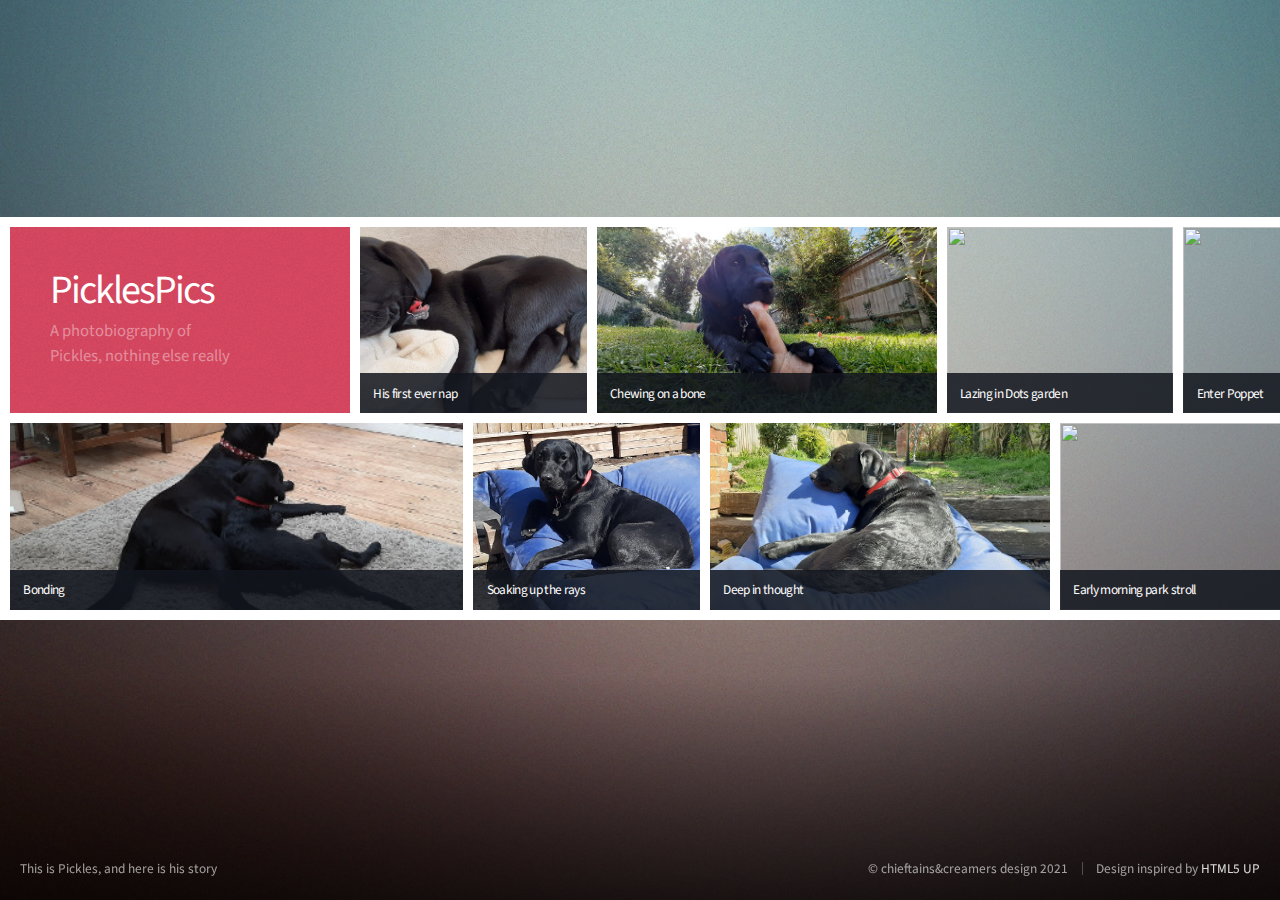
==== commit a83285a1: "change template" ====
--- a/index.html
+++ b/index.html
@@ -1,12 +1,12 @@
 <!DOCTYPE HTML>
 <!--
-	Photon by HTML5 UP
+	Parallelism by HTML5 UP
 	html5up.net | @ajlkn
 	Free for personal and commercial use under the CCA 3.0 license (html5up.net/license)
 -->
 <html>
 	<head>
-		<title>www.picklespics.com</title>
+		<title>PicklesPics</title>
 		<meta charset="utf-8" />
 		<meta name="viewport" content="width=device-width, initial-scale=1, user-scalable=no" />
 		<link rel="stylesheet" href="assets/css/main.css" />
@@ -14,451 +14,97 @@
 	</head>
 	<body class="is-preload">
 
-		<!-- Header -->
-			<section id="header">
-				<div class="inner">
-					<span class="icon solid major fa-cloud"></span>
-					<h1>Hi, I'm <strong>Pickles</strong>, Oxford's<br />
-					friendliest black labrador.</h1>
-					<p>Pickles is a dog,<br />
-					a very special dog</p>
-					<ul class="actions special">
-						<li><a href="#one" class="button scrolly">Learn all about me</a></li>
-					</ul>
-				</div>
-			</section>
+		<!-- Wrapper -->
+			<div id="wrapper">
 
-		<!-- One -->
-			<section id="one" class="main style1">
-				<div class="container">
-					<div class="row gtr-150">
-						<div class="col-6 col-12-medium">
-							<header class="major">
-								<h2>Here I am lazing on <br />
-								my favourite beanbag</h2>
-							</header>
-							<p>Some nice people got this for me. <br>
-							I like to watch the birds fly by from here.</p>
-						</div>
-						<div class="col-6 col-12-medium imp-medium">
-							<span class="image fit"><img src="images/pic01.jpg" alt="" /></span>
-						</div>
-					</div>
-				</div>
-			</section>
+				<!-- Main -->
+					<section id="main">
 
-		<!-- Two -->
-			<section id="two" class="main style2">
-				<div class="container">
-					<div class="row gtr-150">
-						<div class="col-6 col-12-medium">
-							<ul class="major-icons">
-								<li><span class="icon solid style1 major fa-code"></span></li>
-								<li><span class="icon solid style2 major fa-bolt"></span></li>
-								<li><span class="icon solid style3 major fa-camera-retro"></span></li>
-								<li><span class="icon solid style4 major fa-cog"></span></li>
-								<li><span class="icon solid style5 major fa-desktop"></span></li>
-								<li><span class="icon solid style6 major fa-calendar"></span></li>
-							</ul>
-						</div>
-						<div class="col-6 col-12-medium">
-							<header class="major">
-								<h2>Lorem ipsum dolor adipiscing<br />
-								amet dolor consequat</h2>
-							</header>
-							<p>Adipiscing a commodo ante nunc accumsan interdum mi ante adipiscing. A nunc lobortis non nisl amet vis volutpat aclacus nascetur ac non. Lorem curae eu ante amet sapien in tempus ac. Adipiscing id accumsan adipiscing ipsum.</p>
-							<p>Blandit faucibus proin. Ac aliquam integer adipiscing enim non praesent vis commodo nunc phasellus cubilia ac risus accumsan. Accumsan blandit. Lobortis phasellus non lobortis dit varius mi varius accumsan lobortis. Blandit ante aliquam lacinia lorem lobortis semper morbi col faucibus vitae integer placerat accumsan orci eu mi odio tempus adipiscing adipiscing adipiscing curae consequat feugiat etiam dolore.</p>
-							<p>Adipiscing a commodo ante nunc accumsan interdum mi ante adipiscing. A nunc lobortis non nisl amet vis volutpat aclacus nascetur ac non. Lorem curae eu ante amet sapien in tempus ac. Adipiscing id accumsan adipiscing ipsum.</p>
-						</div>
-					</div>
-				</div>
-			</section>
+						<!-- Items -->
+							<div class="items">
 
-		<!-- Three -->
-			<section id="three" class="main style1 special">
-				<div class="container">
-					<header class="major">
-						<h2>All my hobbies</h2>
-					</header>
-					<p>This is a selection of my favourite activities.</p>
-					<div class="row gtr-150">
-						<div class="col-4 col-12-medium">
-							<span class="image fit"><img src="images/pic02.jpg" alt="" /></span>
-							<h3>Waiting to go to the park</h3>
-							<p>I stand here every morning until my servants take me to play with my friends.</p>
-							<ul class="actions special">
-								<li><a href="#" class="button">More</a></li>
-							</ul>
-						</div>
-						<div class="col-4 col-12-medium">
-							<span class="image fit"><img src="images/pic03.jpg" alt="" /></span>
-							<h3>Chilling out</h3>
-							<p>I like to curl up on the sofa with Lion after a long day.</p>
-							<ul class="actions special">
-								<li><a href="#" class="button">More</a></li>
-							</ul>
-						</div>
-						<div class="col-4 col-12-medium">
-							<span class="image fit"><img src="images/pic04.jpg" alt="" /></span>
-							<h3>Sniffing the ground</h3>
-							<p>You find some amazing things down there.</p>
-							<ul class="actions special">
-								<li><a href="#" class="button">More</a></li>
-							</ul>
-						</div>
-					</div>
-				</div>
-			</section>
+								<div class="item intro span-2">
+									<h1>PicklesPics</h1>
+									<p>A photobiography of<br />
+									Pickles, nothing else really</p>
+								</div>
 
-		<!-- Four -->
-			<section id="four" class="main style2 special">
-				<div class="container">
-					<header class="major">
-						<h2>Ipsum feugiat consequat?</h2>
-					</header>
-					<p>Sed lacus nascetur ac ante amet sapien.</p>
-					<ul class="actions special">
-						<li><a href="#" class="button wide primary">Sign Up</a></li>
-						<li><a href="#" class="button wide">Learn More</a></li>
-					</ul>
-				</div>
-			</section>
+								<article class="item thumb span-1">
+									<h2>His first ever nap</h2>
+									<a href="images/fulls/01.jpg" class="image"><img src="images/thumbs/01.jpg" alt=""></a>
+								</article>
 
-		<!-- Five -->
-		<!--
-			<section id="five" class="main style1">
-				<div class="container">
-					<header class="major special">
-						<h2>Elements</h2>
-					</header>
+								<article class="item thumb span-2">
+									<h2>Chewing on a bone</h2>
+									<a href="images/fulls/02.jpg" class="image"><img src="images/thumbs/02.jpg" alt=""></a>
+								</article>
 
-					<section>
-						<h4>Text</h4>
-						<p>This is <b>bold</b> and this is <strong>strong</strong>. This is <i>italic</i> and this is <em>emphasized</em>.
-						This is <sup>superscript</sup> text and this is <sub>subscript</sub> text.
-						This is <u>underlined</u> and this is code: <code>for (;;) { ... }</code>. Finally, <a href="#">this is a link</a>.</p>
-						<hr />
-						<header>
-							<h4>Heading with a Subtitle</h4>
-							<p>Lorem ipsum dolor sit amet nullam id egestas urna aliquam</p>
-						</header>
-						<p>Nunc lacinia ante nunc ac lobortis. Interdum adipiscing gravida odio porttitor sem non mi integer non faucibus ornare mi ut ante amet placerat aliquet. Volutpat eu sed ante lacinia sapien lorem accumsan varius montes viverra nibh in adipiscing blandit tempus accumsan.</p>
-						<header>
-							<h5>Heading with a Subtitle</h5>
-							<p>Lorem ipsum dolor sit amet nullam id egestas urna aliquam</p>
-						</header>
-						<p>Nunc lacinia ante nunc ac lobortis. Interdum adipiscing gravida odio porttitor sem non mi integer non faucibus ornare mi ut ante amet placerat aliquet. Volutpat eu sed ante lacinia sapien lorem accumsan varius montes viverra nibh in adipiscing blandit tempus accumsan.</p>
-						<hr />
-						<h2>Heading Level 2</h2>
-						<h3>Heading Level 3</h3>
-						<h4>Heading Level 4</h4>
-						<h5>Heading Level 5</h5>
-						<h6>Heading Level 6</h6>
-						<hr />
-						<h5>Blockquote</h5>
-						<blockquote>Fringilla nisl. Donec accumsan interdum nisi, quis tincidunt felis sagittis eget tempus euismod. Vestibulum ante ipsum primis in faucibus vestibulum. Blandit adipiscing eu felis iaculis volutpat ac adipiscing accumsan faucibus. Vestibulum ante ipsum primis in faucibus lorem ipsum dolor sit amet nullam adipiscing eu felis.</blockquote>
-						<h5>Preformatted</h5>
-						<pre><code>i = 0;
+								<article class="item thumb span-1">
+									<h2>Lazing in Dots garden</h2>
+									<a href="images/fulls/03.jpg" class="image"><img src="images/thumbs/03.jpg" alt=""></a>
+								</article>
 
-while (!deck.isInOrder()) {
-print 'Iteration ' + i;
-deck.shuffle();
-i++;
-}
+								<article class="item thumb span-1">
+									<h2>Enter Poppet</h2>
+									<a href="images/fulls/04.jpg" class="image"><img src="images/thumbs/04.jpg" alt=""></a>
+								</article>
 
-print 'It took ' + i + ' iterations to sort the deck.';</code></pre>
+								<article class="item thumb span-3">
+									<h2>Bonding</h2>
+									<a href="images/fulls/05.jpg" class="image"><img src="images/thumbs/05.jpg" alt=""></a>
+								</article>
+
+								<article class="item thumb span-1">
+									<h2>Soaking up the rays</h2>
+									<a href="images/fulls/06.jpg" class="image"><img src="images/thumbs/06.jpg" alt=""></a>
+								</article>
+
+								<article class="item thumb span-2">
+									<h2>Deep in thought</h2>
+									<a href="images/fulls/07.jpg" class="image"><img src="images/thumbs/07.jpg" alt=""></a>
+								</article>
+
+								<article class="item thumb span-2">
+									<h2>Early morning park stroll</h2>
+									<a href="images/fulls/08.jpg" class="image"><img src="images/thumbs/08.jpg" alt=""></a>
+								</article>
+
+							</div>
+
+						<!-- Items -->
+							<div class="items">
+
+								<article class="item thumb span-3"><h2>Bonding</h2><a href="images/fulls/05.jpg" class="image"><img src="images/thumbs/05.jpg" alt=""></a></article>
+								<article class="item thumb span-1"><h2>Soaking up the rays</h2><a href="images/fulls/06.jpg" class="image"><img src="images/thumbs/06.jpg" alt=""></a></article>
+								<article class="item thumb span-2"><h2>Deep in thought</h2><a href="images/fulls/07.jpg" class="image"><img src="images/thumbs/07.jpg" alt=""></a></article>
+								<article class="item thumb span-2"><h2>Early morning park stroll</h2><a href="images/fulls/08.jpg" class="image"><img src="images/thumbs/08.jpg" alt=""></a></article>
+								<article class="item thumb span-1"><h2>First ever nap</h2><a href="images/fulls/01.jpg" class="image"><img src="images/thumbs/01.jpg" alt=""></a></article>
+								<article class="item thumb span-2"><h2>Chewing on a bone</h2><a href="images/fulls/02.jpg" class="image"><img src="images/thumbs/02.jpg" alt=""></a></article>
+								<article class="item thumb span-1"><h2>Lazing in Dots garden</h2><a href="images/fulls/03.jpg" class="image"><img src="images/thumbs/03.jpg" alt=""></a></article>
+								<article class="item thumb span-2"><h2>Bonding</h2><a href="images/fulls/05.jpg" class="image"><img src="images/thumbs/05.jpg" alt=""></a></article>
+								<article class="item thumb span-1"><h2>Enter Poppet</h2><a href="images/fulls/04.jpg" class="image"><img src="images/thumbs/04.jpg" alt=""></a></article>
+
+							</div>
+
 					</section>
 
-					<section>
-						<h4>Lists</h4>
-						<div class="row">
-							<div class="col-6 col-12-medium">
-								<h5>Unordered</h5>
-								<ul>
-									<li>Dolor pulvinar etiam.</li>
-									<li>Sagittis adipiscing.</li>
-									<li>Felis enim feugiat.</li>
-								</ul>
-								<h5>Alternate</h5>
-								<ul class="alt">
-									<li>Dolor pulvinar etiam.</li>
-									<li>Sagittis adipiscing.</li>
-									<li>Felis enim feugiat.</li>
-								</ul>
-							</div>
-							<div class="col-6 col-12-medium">
-								<h5>Ordered</h5>
-								<ol>
-									<li>Dolor pulvinar etiam.</li>
-									<li>Etiam vel felis viverra.</li>
-									<li>Felis enim feugiat.</li>
-									<li>Dolor pulvinar etiam.</li>
-									<li>Etiam vel felis lorem.</li>
-									<li>Felis enim et feugiat.</li>
-								</ol>
-								<h5>Icons</h5>
-								<ul class="icons">
-									<li><a href="#" class="icon brands fa-twitter"><span class="label">Twitter</span></a></li>
-									<li><a href="#" class="icon brands fa-facebook-f"><span class="label">Facebook</span></a></li>
-									<li><a href="#" class="icon brands fa-instagram"><span class="label">Instagram</span></a></li>
-									<li><a href="#" class="icon brands fa-github"><span class="label">Github</span></a></li>
-								</ul>
-							</div>
-						</div>
-						<h5>Actions</h5>
-						<div class="row">
-							<div class="col-6 col-12-medium">
-								<ul class="actions">
-									<li><a href="#" class="button primary">Default</a></li>
-									<li><a href="#" class="button">Default</a></li>
-								</ul>
-								<ul class="actions small">
-									<li><a href="#" class="button primary small">Small</a></li>
-									<li><a href="#" class="button small">Small</a></li>
-								</ul>
-								<ul class="actions stacked">
-									<li><a href="#" class="button primary">Default</a></li>
-									<li><a href="#" class="button">Default</a></li>
-								</ul>
-								<ul class="actions stacked">
-									<li><a href="#" class="button primary small">Small</a></li>
-									<li><a href="#" class="button small">Small</a></li>
-								</ul>
-							</div>
-							<div class="col-6 col-12-medium">
-								<ul class="actions stacked">
-									<li><a href="#" class="button primary fit">Default</a></li>
-									<li><a href="#" class="button fit">Default</a></li>
-								</ul>
-								<ul class="actions stacked">
-									<li><a href="#" class="button primary small fit">Small</a></li>
-									<li><a href="#" class="button small fit">Small</a></li>
-								</ul>
-							</div>
-						</div>
+				<!-- Footer -->
+					<section id="footer">
+						<section>
+							<p>This is Pickles, and here is his story</p>
+						</section>
+						<section>
+							<ul class="copyright">
+								<li>&copy; chieftains&creamers design 2021</li><li>Design inspired by <a href="http://html5up.net">HTML5 UP</a></li>
+							</ul>
+						</section>
 					</section>
 
-					<section>
-						<h4>Table</h4>
-						<h5>Default</h5>
-						<div class="table-wrapper">
-							<table>
-								<thead>
-									<tr>
-										<th>Name</th>
-										<th>Description</th>
-										<th>Price</th>
-									</tr>
-								</thead>
-								<tbody>
-									<tr>
-										<td>Item One</td>
-										<td>Ante turpis integer aliquet porttitor.</td>
-										<td>29.99</td>
-									</tr>
-									<tr>
-										<td>Item Two</td>
-										<td>Vis ac commodo adipiscing arcu aliquet.</td>
-										<td>19.99</td>
-									</tr>
-									<tr>
-										<td>Item Three</td>
-										<td> Morbi faucibus arcu accumsan lorem.</td>
-										<td>29.99</td>
-									</tr>
-									<tr>
-										<td>Item Four</td>
-										<td>Vitae integer tempus condimentum.</td>
-										<td>19.99</td>
-									</tr>
-									<tr>
-										<td>Item Five</td>
-										<td>Ante turpis integer aliquet porttitor.</td>
-										<td>29.99</td>
-									</tr>
-								</tbody>
-								<tfoot>
-									<tr>
-										<td colspan="2"></td>
-										<td>100.00</td>
-									</tr>
-								</tfoot>
-							</table>
-						</div>
-
-						<h5>Alternate</h5>
-						<div class="table-wrapper">
-							<table class="alt">
-								<thead>
-									<tr>
-										<th>Name</th>
-										<th>Description</th>
-										<th>Price</th>
-									</tr>
-								</thead>
-								<tbody>
-									<tr>
-										<td>Item One</td>
-										<td>Ante turpis integer aliquet porttitor.</td>
-										<td>29.99</td>
-									</tr>
-									<tr>
-										<td>Item Two</td>
-										<td>Vis ac commodo adipiscing arcu aliquet.</td>
-										<td>19.99</td>
-									</tr>
-									<tr>
-										<td>Item Three</td>
-										<td> Morbi faucibus arcu accumsan lorem.</td>
-										<td>29.99</td>
-									</tr>
-									<tr>
-										<td>Item Four</td>
-										<td>Vitae integer tempus condimentum.</td>
-										<td>19.99</td>
-									</tr>
-									<tr>
-										<td>Item Five</td>
-										<td>Ante turpis integer aliquet porttitor.</td>
-										<td>29.99</td>
-									</tr>
-								</tbody>
-								<tfoot>
-									<tr>
-										<td colspan="2"></td>
-										<td>100.00</td>
-									</tr>
-								</tfoot>
-							</table>
-						</div>
-					</section>
-
-					<section>
-						<h4>Buttons</h4>
-						<ul class="actions">
-							<li><a href="#" class="button primary">Primary</a></li>
-							<li><a href="#" class="button">Default</a></li>
-						</ul>
-						<ul class="actions">
-							<li><a href="#" class="button large">Large</a></li>
-							<li><a href="#" class="button">Default</a></li>
-							<li><a href="#" class="button small">Small</a></li>
-						</ul>
-						<ul class="actions fit">
-							<li><a href="#" class="button fit">Fit</a></li>
-							<li><a href="#" class="button primary fit">Fit</a></li>
-							<li><a href="#" class="button fit">Fit</a></li>
-						</ul>
-						<ul class="actions fit small">
-							<li><a href="#" class="button primary fit small">Fit + Small</a></li>
-							<li><a href="#" class="button fit small">Fit + Small</a></li>
-							<li><a href="#" class="button primary fit small">Fit + Small</a></li>
-						</ul>
-						<ul class="actions">
-							<li><a href="#" class="button primary icon solid fa-download">Icon</a></li>
-							<li><a href="#" class="button icon solid fa-download">Icon</a></li>
-						</ul>
-						<ul class="actions">
-							<li><span class="button primary disabled">Disabled</span></li>
-							<li><span class="button disabled">Disabled</span></li>
-						</ul>
-					</section>
-
-					<section>
-						<h4>Form</h4>
-						<form method="post" action="#">
-							<div class="row gtr-uniform gtr-50">
-								<div class="col-6 col-12-xsmall">
-									<input type="text" name="demo-name" id="demo-name" value="" placeholder="Name" />
-								</div>
-								<div class="col-6 col-12-xsmall">
-									<input type="email" name="demo-email" id="demo-email" value="" placeholder="Email" />
-								</div>
-								<div class="col-12">
-									<select name="demo-category" id="demo-category">
-										<option value="">- Category -</option>
-										<option value="1">Manufacturing</option>
-										<option value="1">Shipping</option>
-										<option value="1">Administration</option>
-										<option value="1">Human Resources</option>
-									</select>
-								</div>
-								<div class="col-4 col-12-small">
-									<input type="radio" id="demo-priority-low" name="demo-priority" checked>
-									<label for="demo-priority-low">Low</label>
-								</div>
-								<div class="col-4 col-12-small">
-									<input type="radio" id="demo-priority-normal" name="demo-priority">
-									<label for="demo-priority-normal">Normal</label>
-								</div>
-								<div class="col-4 col-12-small">
-									<input type="radio" id="demo-priority-high" name="demo-priority">
-									<label for="demo-priority-high">High</label>
-								</div>
-								<div class="col-6 col-12-small">
-									<input type="checkbox" id="demo-copy" name="demo-copy">
-									<label for="demo-copy">Email me a copy</label>
-								</div>
-								<div class="col-6 col-12-small">
-									<input type="checkbox" id="demo-human" name="demo-human" checked>
-									<label for="demo-human">Not a robot</label>
-								</div>
-								<div class="col-12">
-									<textarea name="demo-message" id="demo-message" placeholder="Enter your message" rows="6"></textarea>
-								</div>
-								<div class="col-12">
-									<ul class="actions">
-										<li><input type="submit" value="Send Message" class="primary" /></li>
-										<li><input type="reset" value="Reset" /></li>
-									</ul>
-								</div>
-							</div>
-						</form>
-					</section>
-
-					<section>
-						<h4>Image</h4>
-						<h5>Fit</h5>
-						<div class="box alt">
-							<div class="row gtr-uniform gtr-50">
-								<div class="col-12"><span class="image fit"><img src="images/pic06.jpg" alt="" /></span></div>
-								<div class="col-4"><span class="image fit"><img src="images/pic02.jpg" alt="" /></span></div>
-								<div class="col-4"><span class="image fit"><img src="images/pic03.jpg" alt="" /></span></div>
-								<div class="col-4"><span class="image fit"><img src="images/pic04.jpg" alt="" /></span></div>
-								<div class="col-4"><span class="image fit"><img src="images/pic03.jpg" alt="" /></span></div>
-								<div class="col-4"><span class="image fit"><img src="images/pic04.jpg" alt="" /></span></div>
-								<div class="col-4"><span class="image fit"><img src="images/pic02.jpg" alt="" /></span></div>
-								<div class="col-4"><span class="image fit"><img src="images/pic04.jpg" alt="" /></span></div>
-								<div class="col-4"><span class="image fit"><img src="images/pic02.jpg" alt="" /></span></div>
-								<div class="col-4"><span class="image fit"><img src="images/pic03.jpg" alt="" /></span></div>
-							</div>
-						</div>
-						<h5>Left &amp; Right</h5>
-						<p><span class="image left"><img src="images/pic05.jpg" alt="" /></span>Fringilla nisl. Donec accumsan interdum nisi, quis tincidunt felis sagittis eget. tempus euismod. Vestibulum ante ipsum primis in faucibus vestibulum. Blandit adipiscing eu felis iaculis volutpat ac adipiscing accumsan eu faucibus. Integer ac pellentesque praesent tincidunt felis sagittis eget. tempus euismod. Vestibulum ante ipsum primis in faucibus vestibulum. Blandit adipiscing eu felis iaculis volutpat ac adipiscing accumsan eu faucibus. Integer ac pellentesque praesent. Donec accumsan interdum nisi, quis tincidunt felis sagittis eget. tempus euismod. Vestibulum ante ipsum primis in faucibus vestibulum. Blandit adipiscing eu felis iaculis volutpat ac adipiscing accumsan eu faucibus. Integer ac pellentesque praesent tincidunt felis sagittis eget. tempus euismod. Vestibulum ante ipsum primis in faucibus vestibulum. Blandit adipiscing eu felis iaculis volutpat ac adipiscing accumsan eu faucibus. Integer ac pellentesque praesent. Blandit adipiscing eu felis iaculis volutpat ac adipiscing accumsan eu faucibus. Integer ac pellentesque praesent tincidunt felis sagittis eget. tempus euismod. Vestibulum ante ipsum primis in faucibus vestibulum. Blandit adipiscing eu felis iaculis volutpat ac adipiscing accumsan eu faucibus. Integer ac pellentesque praesent.</p>
-						<p><span class="image right"><img src="images/pic05.jpg" alt="" /></span>Fringilla nisl. Donec accumsan interdum nisi, quis tincidunt felis sagittis eget. tempus euismod. Vestibulum ante ipsum primis in faucibus vestibulum. Blandit adipiscing eu felis iaculis volutpat ac adipiscing accumsan eu faucibus. Integer ac pellentesque praesent tincidunt felis sagittis eget. tempus euismod. Vestibulum ante ipsum primis in faucibus vestibulum. Blandit adipiscing eu felis iaculis volutpat ac adipiscing accumsan eu faucibus. Integer ac pellentesque praesent. Donec accumsan interdum nisi, quis tincidunt felis sagittis eget. tempus euismod. Vestibulum ante ipsum primis in faucibus vestibulum. Blandit adipiscing eu felis iaculis volutpat ac adipiscing accumsan eu faucibus. Integer ac pellentesque praesent tincidunt felis sagittis eget. tempus euismod. Vestibulum ante ipsum primis in faucibus vestibulum. Blandit adipiscing eu felis iaculis volutpat ac adipiscing accumsan eu faucibus. Integer ac pellentesque praesent. Blandit adipiscing eu felis iaculis volutpat ac adipiscing accumsan eu faucibus. Integer ac pellentesque praesent tincidunt felis sagittis eget. tempus euismod. Vestibulum ante ipsum primis in faucibus vestibulum. Blandit adipiscing eu felis iaculis volutpat ac adipiscing accumsan eu faucibus. Integer ac pellentesque praesent.</p>
-					</section>
-
-				</div>
-			</section>
-		-->
-
-		<!-- Footer -->
-			<section id="footer">
-				<ul class="icons">
-					<li><a href="#" class="icon brands alt fa-twitter"><span class="label">Twitter</span></a></li>
-					<li><a href="#" class="icon brands alt fa-facebook-f"><span class="label">Facebook</span></a></li>
-					<li><a href="#" class="icon brands alt fa-instagram"><span class="label">Instagram</span></a></li>
-					<li><a href="#" class="icon brands alt fa-github"><span class="label">GitHub</span></a></li>
-					<li><a href="#" class="icon solid alt fa-envelope"><span class="label">Email</span></a></li>
-				</ul>
-				<ul class="copyright">
-					<li>&copy; chieftains&creamersdesigns 2021</li><li>Design: <a href="http://html5up.net">HTML5 UP</a></li>
-				</ul>
-			</section>
+			</div>
 
 		<!-- Scripts -->
 			<script src="assets/js/jquery.min.js"></script>
-			<script src="assets/js/jquery.scrolly.min.js"></script>
+			<script src="assets/js/jquery.poptrox.min.js"></script>
 			<script src="assets/js/browser.min.js"></script>
 			<script src="assets/js/breakpoints.min.js"></script>
 			<script src="assets/js/util.js"></script>
--- a/assets/css/main.css
+++ b/assets/css/main.css
@@ -1,8 +1,8 @@
+@import url("https://fonts.googleapis.com/css?family=Source+Sans+Pro:400,600");
 @import url("fontawesome-all.min.css");
-@import url("https://fonts.googleapis.com/css?family=Source+Sans+Pro:300,300italic,400,400italic");
 
 /*
-	Photon by HTML5 UP
+	Parallelism by HTML5 UP
 	html5up.net | @ajlkn
 	Free for personal and commercial use under the CCA 3.0 license (html5up.net/license)
 */
@@ -83,7 +83,19 @@
 	}
 
 	body {
-		background: #fff;
+		background-image: url("images/overlay.png"), -moz-linear-gradient(top, rgba(0, 0, 0, 0) 75%, rgba(0, 0, 0, 0.65)), url("../../images/bg.jpg");
+		background-image: url("images/overlay.png"), -webkit-linear-gradient(top, rgba(0, 0, 0, 0) 75%, rgba(0, 0, 0, 0.65)), url("../../images/bg.jpg");
+		background-image: url("images/overlay.png"), -ms-linear-gradient(top, rgba(0, 0, 0, 0) 75%, rgba(0, 0, 0, 0.65)), url("../../images/bg.jpg");
+		background-image: url("images/overlay.png"), linear-gradient(top, rgba(0, 0, 0, 0) 75%, rgba(0, 0, 0, 0.65)), url("../../images/bg.jpg");
+		background-position: top left, bottom left, auto;
+		background-size: auto, 100% 100%, cover;
+		background-attachment: fixed;
+		background-repeat: repeat, no-repeat, auto;
+		position: relative;
+		background-color: #150C07;
+		line-height: 1.75em;
+		overflow-x: hidden;
+		overflow-y: auto;
 	}
 
 		body.is-preload *, body.is-preload *:before, body.is-preload *:after {
@@ -97,2178 +109,131 @@
 			transition: none !important;
 		}
 
+		@media screen and (max-width: 1280px) {
+
+			body {
+				background-attachment: scroll;
+			}
+
+		}
+
+		@media screen and (max-width: 736px) {
+
+			body {
+				background-attachment: scroll;
+				background-size: auto, 100% 100%, 250% auto;
+				background-repeat: repeat, no-repeat, no-repeat;
+				background-position: top left, bottom left, 50% 0%;
+			}
+
+		}
+
 	body, input, select, textarea {
-		color: #666;
-		font-family: "Source Sans Pro", Helvetica, sans-serif;
-		font-size: 16pt;
-		font-weight: 300;
-		line-height: 1.65em;
-	}
+		font-family: 'Source Sans Pro';
+		font-weight: 400;
+		padding: 0;
+		font-size: 13pt;
+		color: rgba(255, 255, 255, 0.6);
+	}
+
+		@media screen and (max-width: 1680px) {
+
+			body, input, select, textarea {
+				font-size: 11pt;
+			}
+
+		}
+
+		@media screen and (max-width: 1280px) {
+
+			body, input, select, textarea {
+				font-size: 10pt;
+			}
+
+		}
+
+		@media screen and (max-width: 980px) {
+
+			body, input, select, textarea {
+				font-size: 11pt;
+			}
+
+		}
 
 	a {
-		-moz-transition: color 0.2s ease-in-out, border-color 0.2s ease-in-out;
-		-webkit-transition: color 0.2s ease-in-out, border-color 0.2s ease-in-out;
-		-ms-transition: color 0.2s ease-in-out, border-color 0.2s ease-in-out;
-		transition: color 0.2s ease-in-out, border-color 0.2s ease-in-out;
-		border-bottom: dotted 1px #666;
-		color: inherit;
+		color: #fff;
+		color: rgba(255, 255, 255, 0.85);
 		text-decoration: none;
+		-moz-transition: color 0.25s ease-in-out;
+		-webkit-transition: color 0.25s ease-in-out;
+		-ms-transition: color 0.25s ease-in-out;
+		transition: color 0.25s ease-in-out;
 	}
 
 		a:hover {
-			border-bottom-color: transparent !important;
-			color: #6bd4c8;
-		}
+			color: #d64760;
+		}
+
+	h1, h2, h3, h4, h5, h6 {
+		font-weight: 400;
+		color: #fff;
+		letter-spacing: -0.05em;
+	}
 
 	strong, b {
-		color: #555;
-		font-weight: 400;
-	}
-
-	em, i {
-		font-style: italic;
-	}
-
-	p {
-		margin: 0 0 2em 0;
-	}
-
-	h1, h2, h3, h4, h5, h6 {
-		color: #555;
-		line-height: 1em;
-		margin: 0 0 1em 0;
-	}
-
-		h1 a, h2 a, h3 a, h4 a, h5 a, h6 a {
-			color: inherit;
-			text-decoration: none;
-		}
-
-	h1 {
-		font-size: 2.25em;
-		line-height: 1.35em;
-	}
-
-	h2 {
-		font-size: 2em;
-		line-height: 1.35em;
-	}
-
-	h3 {
-		font-size: 1.35em;
-		line-height: 1.5em;
-	}
-
-	h4 {
-		font-size: 1.25em;
-		line-height: 1.5em;
-	}
-
-	h5 {
-		font-size: 0.9em;
-		line-height: 1.5em;
-	}
-
-	h6 {
-		font-size: 0.7em;
-		line-height: 1.5em;
-	}
-
-	sub {
-		font-size: 0.8em;
-		position: relative;
-		top: 0.5em;
-	}
-
-	sup {
-		font-size: 0.8em;
-		position: relative;
-		top: -0.5em;
-	}
-
-	hr {
-		border: 0;
-		border-bottom: solid 1px rgba(144, 144, 144, 0.5);
-		margin: 2em 0;
-	}
-
-		hr.major {
-			margin: 3em 0;
-		}
-
-	blockquote {
-		border-left: solid 4px rgba(144, 144, 144, 0.5);
-		font-style: italic;
-		margin: 0 0 2em 0;
-		padding: 0.5em 0 0.5em 2em;
-	}
-
-	code {
-		background: rgba(144, 144, 144, 0.075);
-		border-radius: 4px;
-		border: solid 1px rgba(144, 144, 144, 0.5);
-		font-family: "Courier New", monospace;
-		font-size: 0.9em;
-		margin: 0 0.25em;
-		padding: 0.25em 0.65em;
-	}
-
-	pre {
-		-webkit-overflow-scrolling: touch;
-		font-family: "Courier New", monospace;
-		font-size: 0.9em;
-		margin: 0 0 2em 0;
-	}
-
-		pre code {
-			display: block;
-			line-height: 1.75em;
-			padding: 1em 1.5em;
-			overflow-x: auto;
-		}
-
-	.align-left {
-		text-align: left;
-	}
-
-	.align-center {
-		text-align: center;
-	}
-
-	.align-right {
-		text-align: right;
-	}
-
-/* Container */
-
-	.container {
-		margin: 0 auto;
-		max-width: calc(100% - 4em);
-		width: 60em;
-	}
-
-		.container.xsmall {
-			width: 15em;
-		}
-
-		.container.small {
-			width: 30em;
-		}
-
-		.container.medium {
-			width: 45em;
-		}
-
-		.container.large {
-			width: 75em;
-		}
-
-		.container.xlarge {
-			width: 90em;
-		}
-
-		.container.max {
-			width: 100%;
-		}
-
-		@media screen and (max-width: 980px) {
-
-			.container {
-				max-width: 100% !important;
-				width: 100% !important;
-			}
-
-		}
-
-		@media screen and (max-width: 480px) {
-
-			.container {
-				max-width: calc(100% - 3em);
-			}
-
-		}
-
-/* Row */
-
-	.row {
-		display: flex;
-		flex-wrap: wrap;
-		box-sizing: border-box;
-		align-items: stretch;
-	}
-
-		.row > * {
-			box-sizing: border-box;
-		}
-
-		.row.gtr-uniform > * > :last-child {
-			margin-bottom: 0;
-		}
-
-		.row.aln-left {
-			justify-content: flex-start;
-		}
-
-		.row.aln-center {
-			justify-content: center;
-		}
-
-		.row.aln-right {
-			justify-content: flex-end;
-		}
-
-		.row.aln-top {
-			align-items: flex-start;
-		}
-
-		.row.aln-middle {
-			align-items: center;
-		}
-
-		.row.aln-bottom {
-			align-items: flex-end;
-		}
-
-		.row > .imp {
-			order: -1;
-		}
-
-		.row > .col-1 {
-			width: 8.33333%;
-		}
-
-		.row > .off-1 {
-			margin-left: 8.33333%;
-		}
-
-		.row > .col-2 {
-			width: 16.66667%;
-		}
-
-		.row > .off-2 {
-			margin-left: 16.66667%;
-		}
-
-		.row > .col-3 {
-			width: 25%;
-		}
-
-		.row > .off-3 {
-			margin-left: 25%;
-		}
-
-		.row > .col-4 {
-			width: 33.33333%;
-		}
-
-		.row > .off-4 {
-			margin-left: 33.33333%;
-		}
-
-		.row > .col-5 {
-			width: 41.66667%;
-		}
-
-		.row > .off-5 {
-			margin-left: 41.66667%;
-		}
-
-		.row > .col-6 {
-			width: 50%;
-		}
-
-		.row > .off-6 {
-			margin-left: 50%;
-		}
-
-		.row > .col-7 {
-			width: 58.33333%;
-		}
-
-		.row > .off-7 {
-			margin-left: 58.33333%;
-		}
-
-		.row > .col-8 {
-			width: 66.66667%;
-		}
-
-		.row > .off-8 {
-			margin-left: 66.66667%;
-		}
-
-		.row > .col-9 {
-			width: 75%;
-		}
-
-		.row > .off-9 {
-			margin-left: 75%;
-		}
-
-		.row > .col-10 {
-			width: 83.33333%;
-		}
-
-		.row > .off-10 {
-			margin-left: 83.33333%;
-		}
-
-		.row > .col-11 {
-			width: 91.66667%;
-		}
-
-		.row > .off-11 {
-			margin-left: 91.66667%;
-		}
-
-		.row > .col-12 {
-			width: 100%;
-		}
-
-		.row > .off-12 {
-			margin-left: 100%;
-		}
-
-		.row.gtr-0 {
-			margin-top: 0;
-			margin-left: 0em;
-		}
-
-			.row.gtr-0 > * {
-				padding: 0 0 0 0em;
-			}
-
-			.row.gtr-0.gtr-uniform {
-				margin-top: 0em;
-			}
-
-				.row.gtr-0.gtr-uniform > * {
-					padding-top: 0em;
-				}
-
-		.row.gtr-25 {
-			margin-top: 0;
-			margin-left: -0.5em;
-		}
-
-			.row.gtr-25 > * {
-				padding: 0 0 0 0.5em;
-			}
-
-			.row.gtr-25.gtr-uniform {
-				margin-top: -0.5em;
-			}
-
-				.row.gtr-25.gtr-uniform > * {
-					padding-top: 0.5em;
-				}
-
-		.row.gtr-50 {
-			margin-top: 0;
-			margin-left: -1em;
-		}
-
-			.row.gtr-50 > * {
-				padding: 0 0 0 1em;
-			}
-
-			.row.gtr-50.gtr-uniform {
-				margin-top: -1em;
-			}
-
-				.row.gtr-50.gtr-uniform > * {
-					padding-top: 1em;
-				}
-
-		.row {
-			margin-top: 0;
-			margin-left: -2em;
-		}
-
-			.row > * {
-				padding: 0 0 0 2em;
-			}
-
-			.row.gtr-uniform {
-				margin-top: -2em;
-			}
-
-				.row.gtr-uniform > * {
-					padding-top: 2em;
-				}
-
-		.row.gtr-150 {
-			margin-top: 0;
-			margin-left: -3em;
-		}
-
-			.row.gtr-150 > * {
-				padding: 0 0 0 3em;
-			}
-
-			.row.gtr-150.gtr-uniform {
-				margin-top: -3em;
-			}
-
-				.row.gtr-150.gtr-uniform > * {
-					padding-top: 3em;
-				}
-
-		.row.gtr-200 {
-			margin-top: 0;
-			margin-left: -4em;
-		}
-
-			.row.gtr-200 > * {
-				padding: 0 0 0 4em;
-			}
-
-			.row.gtr-200.gtr-uniform {
-				margin-top: -4em;
-			}
-
-				.row.gtr-200.gtr-uniform > * {
-					padding-top: 4em;
-				}
-
-		@media screen and (max-width: 1680px) {
-
-			.row {
-				display: flex;
-				flex-wrap: wrap;
-				box-sizing: border-box;
-				align-items: stretch;
-			}
-
-				.row > * {
-					box-sizing: border-box;
-				}
-
-				.row.gtr-uniform > * > :last-child {
-					margin-bottom: 0;
-				}
-
-				.row.aln-left {
-					justify-content: flex-start;
-				}
-
-				.row.aln-center {
-					justify-content: center;
-				}
-
-				.row.aln-right {
-					justify-content: flex-end;
-				}
-
-				.row.aln-top {
-					align-items: flex-start;
-				}
-
-				.row.aln-middle {
-					align-items: center;
-				}
-
-				.row.aln-bottom {
-					align-items: flex-end;
-				}
-
-				.row > .imp-xlarge {
-					order: -1;
-				}
-
-				.row > .col-1-xlarge {
-					width: 8.33333%;
-				}
-
-				.row > .off-1-xlarge {
-					margin-left: 8.33333%;
-				}
-
-				.row > .col-2-xlarge {
-					width: 16.66667%;
-				}
-
-				.row > .off-2-xlarge {
-					margin-left: 16.66667%;
-				}
-
-				.row > .col-3-xlarge {
-					width: 25%;
-				}
-
-				.row > .off-3-xlarge {
-					margin-left: 25%;
-				}
-
-				.row > .col-4-xlarge {
-					width: 33.33333%;
-				}
-
-				.row > .off-4-xlarge {
-					margin-left: 33.33333%;
-				}
-
-				.row > .col-5-xlarge {
-					width: 41.66667%;
-				}
-
-				.row > .off-5-xlarge {
-					margin-left: 41.66667%;
-				}
-
-				.row > .col-6-xlarge {
-					width: 50%;
-				}
-
-				.row > .off-6-xlarge {
-					margin-left: 50%;
-				}
-
-				.row > .col-7-xlarge {
-					width: 58.33333%;
-				}
-
-				.row > .off-7-xlarge {
-					margin-left: 58.33333%;
-				}
-
-				.row > .col-8-xlarge {
-					width: 66.66667%;
-				}
-
-				.row > .off-8-xlarge {
-					margin-left: 66.66667%;
-				}
-
-				.row > .col-9-xlarge {
-					width: 75%;
-				}
-
-				.row > .off-9-xlarge {
-					margin-left: 75%;
-				}
-
-				.row > .col-10-xlarge {
-					width: 83.33333%;
-				}
-
-				.row > .off-10-xlarge {
-					margin-left: 83.33333%;
-				}
-
-				.row > .col-11-xlarge {
-					width: 91.66667%;
-				}
-
-				.row > .off-11-xlarge {
-					margin-left: 91.66667%;
-				}
-
-				.row > .col-12-xlarge {
-					width: 100%;
-				}
-
-				.row > .off-12-xlarge {
-					margin-left: 100%;
-				}
-
-				.row.gtr-0 {
-					margin-top: 0;
-					margin-left: 0em;
-				}
-
-					.row.gtr-0 > * {
-						padding: 0 0 0 0em;
-					}
-
-					.row.gtr-0.gtr-uniform {
-						margin-top: 0em;
-					}
-
-						.row.gtr-0.gtr-uniform > * {
-							padding-top: 0em;
-						}
-
-				.row.gtr-25 {
-					margin-top: 0;
-					margin-left: -0.5em;
-				}
-
-					.row.gtr-25 > * {
-						padding: 0 0 0 0.5em;
-					}
-
-					.row.gtr-25.gtr-uniform {
-						margin-top: -0.5em;
-					}
-
-						.row.gtr-25.gtr-uniform > * {
-							padding-top: 0.5em;
-						}
-
-				.row.gtr-50 {
-					margin-top: 0;
-					margin-left: -1em;
-				}
-
-					.row.gtr-50 > * {
-						padding: 0 0 0 1em;
-					}
-
-					.row.gtr-50.gtr-uniform {
-						margin-top: -1em;
-					}
-
-						.row.gtr-50.gtr-uniform > * {
-							padding-top: 1em;
-						}
-
-				.row {
-					margin-top: 0;
-					margin-left: -2em;
-				}
-
-					.row > * {
-						padding: 0 0 0 2em;
-					}
-
-					.row.gtr-uniform {
-						margin-top: -2em;
-					}
-
-						.row.gtr-uniform > * {
-							padding-top: 2em;
-						}
-
-				.row.gtr-150 {
-					margin-top: 0;
-					margin-left: -3em;
-				}
-
-					.row.gtr-150 > * {
-						padding: 0 0 0 3em;
-					}
-
-					.row.gtr-150.gtr-uniform {
-						margin-top: -3em;
-					}
-
-						.row.gtr-150.gtr-uniform > * {
-							padding-top: 3em;
-						}
-
-				.row.gtr-200 {
-					margin-top: 0;
-					margin-left: -4em;
-				}
-
-					.row.gtr-200 > * {
-						padding: 0 0 0 4em;
-					}
-
-					.row.gtr-200.gtr-uniform {
-						margin-top: -4em;
-					}
-
-						.row.gtr-200.gtr-uniform > * {
-							padding-top: 4em;
-						}
-
-		}
-
-		@media screen and (max-width: 1140px) {
-
-			.row {
-				display: flex;
-				flex-wrap: wrap;
-				box-sizing: border-box;
-				align-items: stretch;
-			}
-
-				.row > * {
-					box-sizing: border-box;
-				}
-
-				.row.gtr-uniform > * > :last-child {
-					margin-bottom: 0;
-				}
-
-				.row.aln-left {
-					justify-content: flex-start;
-				}
-
-				.row.aln-center {
-					justify-content: center;
-				}
-
-				.row.aln-right {
-					justify-content: flex-end;
-				}
-
-				.row.aln-top {
-					align-items: flex-start;
-				}
-
-				.row.aln-middle {
-					align-items: center;
-				}
-
-				.row.aln-bottom {
-					align-items: flex-end;
-				}
-
-				.row > .imp-large {
-					order: -1;
-				}
-
-				.row > .col-1-large {
-					width: 8.33333%;
-				}
-
-				.row > .off-1-large {
-					margin-left: 8.33333%;
-				}
-
-				.row > .col-2-large {
-					width: 16.66667%;
-				}
-
-				.row > .off-2-large {
-					margin-left: 16.66667%;
-				}
-
-				.row > .col-3-large {
-					width: 25%;
-				}
-
-				.row > .off-3-large {
-					margin-left: 25%;
-				}
-
-				.row > .col-4-large {
-					width: 33.33333%;
-				}
-
-				.row > .off-4-large {
-					margin-left: 33.33333%;
-				}
-
-				.row > .col-5-large {
-					width: 41.66667%;
-				}
-
-				.row > .off-5-large {
-					margin-left: 41.66667%;
-				}
-
-				.row > .col-6-large {
-					width: 50%;
-				}
-
-				.row > .off-6-large {
-					margin-left: 50%;
-				}
-
-				.row > .col-7-large {
-					width: 58.33333%;
-				}
-
-				.row > .off-7-large {
-					margin-left: 58.33333%;
-				}
-
-				.row > .col-8-large {
-					width: 66.66667%;
-				}
-
-				.row > .off-8-large {
-					margin-left: 66.66667%;
-				}
-
-				.row > .col-9-large {
-					width: 75%;
-				}
-
-				.row > .off-9-large {
-					margin-left: 75%;
-				}
-
-				.row > .col-10-large {
-					width: 83.33333%;
-				}
-
-				.row > .off-10-large {
-					margin-left: 83.33333%;
-				}
-
-				.row > .col-11-large {
-					width: 91.66667%;
-				}
-
-				.row > .off-11-large {
-					margin-left: 91.66667%;
-				}
-
-				.row > .col-12-large {
-					width: 100%;
-				}
-
-				.row > .off-12-large {
-					margin-left: 100%;
-				}
-
-				.row.gtr-0 {
-					margin-top: 0;
-					margin-left: 0em;
-				}
-
-					.row.gtr-0 > * {
-						padding: 0 0 0 0em;
-					}
-
-					.row.gtr-0.gtr-uniform {
-						margin-top: 0em;
-					}
-
-						.row.gtr-0.gtr-uniform > * {
-							padding-top: 0em;
-						}
-
-				.row.gtr-25 {
-					margin-top: 0;
-					margin-left: -0.5em;
-				}
-
-					.row.gtr-25 > * {
-						padding: 0 0 0 0.5em;
-					}
-
-					.row.gtr-25.gtr-uniform {
-						margin-top: -0.5em;
-					}
-
-						.row.gtr-25.gtr-uniform > * {
-							padding-top: 0.5em;
-						}
-
-				.row.gtr-50 {
-					margin-top: 0;
-					margin-left: -1em;
-				}
-
-					.row.gtr-50 > * {
-						padding: 0 0 0 1em;
-					}
-
-					.row.gtr-50.gtr-uniform {
-						margin-top: -1em;
-					}
-
-						.row.gtr-50.gtr-uniform > * {
-							padding-top: 1em;
-						}
-
-				.row {
-					margin-top: 0;
-					margin-left: -2em;
-				}
-
-					.row > * {
-						padding: 0 0 0 2em;
-					}
-
-					.row.gtr-uniform {
-						margin-top: -2em;
-					}
-
-						.row.gtr-uniform > * {
-							padding-top: 2em;
-						}
-
-				.row.gtr-150 {
-					margin-top: 0;
-					margin-left: -3em;
-				}
-
-					.row.gtr-150 > * {
-						padding: 0 0 0 3em;
-					}
-
-					.row.gtr-150.gtr-uniform {
-						margin-top: -3em;
-					}
-
-						.row.gtr-150.gtr-uniform > * {
-							padding-top: 3em;
-						}
-
-				.row.gtr-200 {
-					margin-top: 0;
-					margin-left: -4em;
-				}
-
-					.row.gtr-200 > * {
-						padding: 0 0 0 4em;
-					}
-
-					.row.gtr-200.gtr-uniform {
-						margin-top: -4em;
-					}
-
-						.row.gtr-200.gtr-uniform > * {
-							padding-top: 4em;
-						}
-
-		}
-
-		@media screen and (max-width: 980px) {
-
-			.row {
-				display: flex;
-				flex-wrap: wrap;
-				box-sizing: border-box;
-				align-items: stretch;
-			}
-
-				.row > * {
-					box-sizing: border-box;
-				}
-
-				.row.gtr-uniform > * > :last-child {
-					margin-bottom: 0;
-				}
-
-				.row.aln-left {
-					justify-content: flex-start;
-				}
-
-				.row.aln-center {
-					justify-content: center;
-				}
-
-				.row.aln-right {
-					justify-content: flex-end;
-				}
-
-				.row.aln-top {
-					align-items: flex-start;
-				}
-
-				.row.aln-middle {
-					align-items: center;
-				}
-
-				.row.aln-bottom {
-					align-items: flex-end;
-				}
-
-				.row > .imp-medium {
-					order: -1;
-				}
-
-				.row > .col-1-medium {
-					width: 8.33333%;
-				}
-
-				.row > .off-1-medium {
-					margin-left: 8.33333%;
-				}
-
-				.row > .col-2-medium {
-					width: 16.66667%;
-				}
-
-				.row > .off-2-medium {
-					margin-left: 16.66667%;
-				}
-
-				.row > .col-3-medium {
-					width: 25%;
-				}
-
-				.row > .off-3-medium {
-					margin-left: 25%;
-				}
-
-				.row > .col-4-medium {
-					width: 33.33333%;
-				}
-
-				.row > .off-4-medium {
-					margin-left: 33.33333%;
-				}
-
-				.row > .col-5-medium {
-					width: 41.66667%;
-				}
-
-				.row > .off-5-medium {
-					margin-left: 41.66667%;
-				}
-
-				.row > .col-6-medium {
-					width: 50%;
-				}
-
-				.row > .off-6-medium {
-					margin-left: 50%;
-				}
-
-				.row > .col-7-medium {
-					width: 58.33333%;
-				}
-
-				.row > .off-7-medium {
-					margin-left: 58.33333%;
-				}
-
-				.row > .col-8-medium {
-					width: 66.66667%;
-				}
-
-				.row > .off-8-medium {
-					margin-left: 66.66667%;
-				}
-
-				.row > .col-9-medium {
-					width: 75%;
-				}
-
-				.row > .off-9-medium {
-					margin-left: 75%;
-				}
-
-				.row > .col-10-medium {
-					width: 83.33333%;
-				}
-
-				.row > .off-10-medium {
-					margin-left: 83.33333%;
-				}
-
-				.row > .col-11-medium {
-					width: 91.66667%;
-				}
-
-				.row > .off-11-medium {
-					margin-left: 91.66667%;
-				}
-
-				.row > .col-12-medium {
-					width: 100%;
-				}
-
-				.row > .off-12-medium {
-					margin-left: 100%;
-				}
-
-				.row.gtr-0 {
-					margin-top: 0;
-					margin-left: 0em;
-				}
-
-					.row.gtr-0 > * {
-						padding: 0 0 0 0em;
-					}
-
-					.row.gtr-0.gtr-uniform {
-						margin-top: 0em;
-					}
-
-						.row.gtr-0.gtr-uniform > * {
-							padding-top: 0em;
-						}
-
-				.row.gtr-25 {
-					margin-top: 0;
-					margin-left: -0.5em;
-				}
-
-					.row.gtr-25 > * {
-						padding: 0 0 0 0.5em;
-					}
-
-					.row.gtr-25.gtr-uniform {
-						margin-top: -0.5em;
-					}
-
-						.row.gtr-25.gtr-uniform > * {
-							padding-top: 0.5em;
-						}
-
-				.row.gtr-50 {
-					margin-top: 0;
-					margin-left: -1em;
-				}
-
-					.row.gtr-50 > * {
-						padding: 0 0 0 1em;
-					}
-
-					.row.gtr-50.gtr-uniform {
-						margin-top: -1em;
-					}
-
-						.row.gtr-50.gtr-uniform > * {
-							padding-top: 1em;
-						}
-
-				.row {
-					margin-top: 0;
-					margin-left: -2em;
-				}
-
-					.row > * {
-						padding: 0 0 0 2em;
-					}
-
-					.row.gtr-uniform {
-						margin-top: -2em;
-					}
-
-						.row.gtr-uniform > * {
-							padding-top: 2em;
-						}
-
-				.row.gtr-150 {
-					margin-top: 0;
-					margin-left: -3em;
-				}
-
-					.row.gtr-150 > * {
-						padding: 0 0 0 3em;
-					}
-
-					.row.gtr-150.gtr-uniform {
-						margin-top: -3em;
-					}
-
-						.row.gtr-150.gtr-uniform > * {
-							padding-top: 3em;
-						}
-
-				.row.gtr-200 {
-					margin-top: 0;
-					margin-left: -4em;
-				}
-
-					.row.gtr-200 > * {
-						padding: 0 0 0 4em;
-					}
-
-					.row.gtr-200.gtr-uniform {
-						margin-top: -4em;
-					}
-
-						.row.gtr-200.gtr-uniform > * {
-							padding-top: 4em;
-						}
-
-		}
+		color: #fff;
+		color: rgba(255, 255, 255, 0.85);
+		font-weight: 600;
+	}
+
+/* List */
+
+	ul.icons {
+		cursor: default;
+		margin: 0 0 0.5em 0;
+	}
+
+		ul.icons li {
+			display: inline-block;
+			font-size: 1.5em;
+			margin-left: 1em;
+		}
+
+			ul.icons li span {
+				display: none;
+			}
+
+			ul.icons li a {
+				opacity: 0.35;
+				color: #fff;
+				-moz-transition: opacity 0.25s ease-in-out;
+				-webkit-transition: opacity 0.25s ease-in-out;
+				-ms-transition: opacity 0.25s ease-in-out;
+				transition: opacity 0.25s ease-in-out;
+			}
+
+				ul.icons li a:hover {
+					opacity: 1.0;
+				}
+
+			ul.icons li:first-child {
+				margin-left: 0;
+			}
 
 		@media screen and (max-width: 736px) {
 
-			.row {
-				display: flex;
-				flex-wrap: wrap;
-				box-sizing: border-box;
-				align-items: stretch;
-			}
-
-				.row > * {
-					box-sizing: border-box;
-				}
-
-				.row.gtr-uniform > * > :last-child {
-					margin-bottom: 0;
-				}
-
-				.row.aln-left {
-					justify-content: flex-start;
-				}
-
-				.row.aln-center {
-					justify-content: center;
-				}
-
-				.row.aln-right {
-					justify-content: flex-end;
-				}
-
-				.row.aln-top {
-					align-items: flex-start;
-				}
-
-				.row.aln-middle {
-					align-items: center;
-				}
-
-				.row.aln-bottom {
-					align-items: flex-end;
-				}
-
-				.row > .imp-small {
-					order: -1;
-				}
-
-				.row > .col-1-small {
-					width: 8.33333%;
-				}
-
-				.row > .off-1-small {
-					margin-left: 8.33333%;
-				}
-
-				.row > .col-2-small {
-					width: 16.66667%;
-				}
-
-				.row > .off-2-small {
-					margin-left: 16.66667%;
-				}
-
-				.row > .col-3-small {
-					width: 25%;
-				}
-
-				.row > .off-3-small {
-					margin-left: 25%;
-				}
-
-				.row > .col-4-small {
-					width: 33.33333%;
-				}
-
-				.row > .off-4-small {
-					margin-left: 33.33333%;
-				}
-
-				.row > .col-5-small {
-					width: 41.66667%;
-				}
-
-				.row > .off-5-small {
-					margin-left: 41.66667%;
-				}
-
-				.row > .col-6-small {
-					width: 50%;
-				}
-
-				.row > .off-6-small {
-					margin-left: 50%;
-				}
-
-				.row > .col-7-small {
-					width: 58.33333%;
-				}
-
-				.row > .off-7-small {
-					margin-left: 58.33333%;
-				}
-
-				.row > .col-8-small {
-					width: 66.66667%;
-				}
-
-				.row > .off-8-small {
-					margin-left: 66.66667%;
-				}
-
-				.row > .col-9-small {
-					width: 75%;
-				}
-
-				.row > .off-9-small {
-					margin-left: 75%;
-				}
-
-				.row > .col-10-small {
-					width: 83.33333%;
-				}
-
-				.row > .off-10-small {
-					margin-left: 83.33333%;
-				}
-
-				.row > .col-11-small {
-					width: 91.66667%;
-				}
-
-				.row > .off-11-small {
-					margin-left: 91.66667%;
-				}
-
-				.row > .col-12-small {
-					width: 100%;
-				}
-
-				.row > .off-12-small {
-					margin-left: 100%;
-				}
-
-				.row.gtr-0 {
-					margin-top: 0;
-					margin-left: 0em;
-				}
-
-					.row.gtr-0 > * {
-						padding: 0 0 0 0em;
-					}
-
-					.row.gtr-0.gtr-uniform {
-						margin-top: 0em;
-					}
-
-						.row.gtr-0.gtr-uniform > * {
-							padding-top: 0em;
-						}
-
-				.row.gtr-25 {
-					margin-top: 0;
-					margin-left: -0.5em;
-				}
-
-					.row.gtr-25 > * {
-						padding: 0 0 0 0.5em;
-					}
-
-					.row.gtr-25.gtr-uniform {
-						margin-top: -0.5em;
-					}
-
-						.row.gtr-25.gtr-uniform > * {
-							padding-top: 0.5em;
-						}
-
-				.row.gtr-50 {
-					margin-top: 0;
-					margin-left: -1em;
-				}
-
-					.row.gtr-50 > * {
-						padding: 0 0 0 1em;
-					}
-
-					.row.gtr-50.gtr-uniform {
-						margin-top: -1em;
-					}
-
-						.row.gtr-50.gtr-uniform > * {
-							padding-top: 1em;
-						}
-
-				.row {
-					margin-top: 0;
-					margin-left: -2em;
-				}
-
-					.row > * {
-						padding: 0 0 0 2em;
-					}
-
-					.row.gtr-uniform {
-						margin-top: -2em;
-					}
-
-						.row.gtr-uniform > * {
-							padding-top: 2em;
-						}
-
-				.row.gtr-150 {
-					margin-top: 0;
-					margin-left: -3em;
-				}
-
-					.row.gtr-150 > * {
-						padding: 0 0 0 3em;
-					}
-
-					.row.gtr-150.gtr-uniform {
-						margin-top: -3em;
-					}
-
-						.row.gtr-150.gtr-uniform > * {
-							padding-top: 3em;
-						}
-
-				.row.gtr-200 {
-					margin-top: 0;
-					margin-left: -4em;
-				}
-
-					.row.gtr-200 > * {
-						padding: 0 0 0 4em;
-					}
-
-					.row.gtr-200.gtr-uniform {
-						margin-top: -4em;
-					}
-
-						.row.gtr-200.gtr-uniform > * {
-							padding-top: 4em;
-						}
-
-		}
-
-		@media screen and (max-width: 480px) {
-
-			.row {
-				display: flex;
-				flex-wrap: wrap;
-				box-sizing: border-box;
-				align-items: stretch;
-			}
-
-				.row > * {
-					box-sizing: border-box;
-				}
-
-				.row.gtr-uniform > * > :last-child {
-					margin-bottom: 0;
-				}
-
-				.row.aln-left {
-					justify-content: flex-start;
-				}
-
-				.row.aln-center {
-					justify-content: center;
-				}
-
-				.row.aln-right {
-					justify-content: flex-end;
-				}
-
-				.row.aln-top {
-					align-items: flex-start;
-				}
-
-				.row.aln-middle {
-					align-items: center;
-				}
-
-				.row.aln-bottom {
-					align-items: flex-end;
-				}
-
-				.row > .imp-xsmall {
-					order: -1;
-				}
-
-				.row > .col-1-xsmall {
-					width: 8.33333%;
-				}
-
-				.row > .off-1-xsmall {
-					margin-left: 8.33333%;
-				}
-
-				.row > .col-2-xsmall {
-					width: 16.66667%;
-				}
-
-				.row > .off-2-xsmall {
-					margin-left: 16.66667%;
-				}
-
-				.row > .col-3-xsmall {
-					width: 25%;
-				}
-
-				.row > .off-3-xsmall {
-					margin-left: 25%;
-				}
-
-				.row > .col-4-xsmall {
-					width: 33.33333%;
-				}
-
-				.row > .off-4-xsmall {
-					margin-left: 33.33333%;
-				}
-
-				.row > .col-5-xsmall {
-					width: 41.66667%;
-				}
-
-				.row > .off-5-xsmall {
-					margin-left: 41.66667%;
-				}
-
-				.row > .col-6-xsmall {
-					width: 50%;
-				}
-
-				.row > .off-6-xsmall {
-					margin-left: 50%;
-				}
-
-				.row > .col-7-xsmall {
-					width: 58.33333%;
-				}
-
-				.row > .off-7-xsmall {
-					margin-left: 58.33333%;
-				}
-
-				.row > .col-8-xsmall {
-					width: 66.66667%;
-				}
-
-				.row > .off-8-xsmall {
-					margin-left: 66.66667%;
-				}
-
-				.row > .col-9-xsmall {
-					width: 75%;
-				}
-
-				.row > .off-9-xsmall {
-					margin-left: 75%;
-				}
-
-				.row > .col-10-xsmall {
-					width: 83.33333%;
-				}
-
-				.row > .off-10-xsmall {
-					margin-left: 83.33333%;
-				}
-
-				.row > .col-11-xsmall {
-					width: 91.66667%;
-				}
-
-				.row > .off-11-xsmall {
-					margin-left: 91.66667%;
-				}
-
-				.row > .col-12-xsmall {
-					width: 100%;
-				}
-
-				.row > .off-12-xsmall {
-					margin-left: 100%;
-				}
-
-				.row.gtr-0 {
-					margin-top: 0;
-					margin-left: 0em;
-				}
-
-					.row.gtr-0 > * {
-						padding: 0 0 0 0em;
-					}
-
-					.row.gtr-0.gtr-uniform {
-						margin-top: 0em;
-					}
-
-						.row.gtr-0.gtr-uniform > * {
-							padding-top: 0em;
-						}
-
-				.row.gtr-25 {
-					margin-top: 0;
-					margin-left: -0.5em;
-				}
-
-					.row.gtr-25 > * {
-						padding: 0 0 0 0.5em;
-					}
-
-					.row.gtr-25.gtr-uniform {
-						margin-top: -0.5em;
-					}
-
-						.row.gtr-25.gtr-uniform > * {
-							padding-top: 0.5em;
-						}
-
-				.row.gtr-50 {
-					margin-top: 0;
-					margin-left: -1em;
-				}
-
-					.row.gtr-50 > * {
-						padding: 0 0 0 1em;
-					}
-
-					.row.gtr-50.gtr-uniform {
-						margin-top: -1em;
-					}
-
-						.row.gtr-50.gtr-uniform > * {
-							padding-top: 1em;
-						}
-
-				.row {
-					margin-top: 0;
-					margin-left: -2em;
-				}
-
-					.row > * {
-						padding: 0 0 0 2em;
-					}
-
-					.row.gtr-uniform {
-						margin-top: -2em;
-					}
-
-						.row.gtr-uniform > * {
-							padding-top: 2em;
-						}
-
-				.row.gtr-150 {
-					margin-top: 0;
-					margin-left: -3em;
-				}
-
-					.row.gtr-150 > * {
-						padding: 0 0 0 3em;
-					}
-
-					.row.gtr-150.gtr-uniform {
-						margin-top: -3em;
-					}
-
-						.row.gtr-150.gtr-uniform > * {
-							padding-top: 3em;
-						}
-
-				.row.gtr-200 {
-					margin-top: 0;
-					margin-left: -4em;
-				}
-
-					.row.gtr-200 > * {
-						padding: 0 0 0 4em;
-					}
-
-					.row.gtr-200.gtr-uniform {
-						margin-top: -4em;
-					}
-
-						.row.gtr-200.gtr-uniform > * {
-							padding-top: 4em;
-						}
-
-		}
-
-		@media screen and (max-width: 320px) {
-
-			.row {
-				display: flex;
-				flex-wrap: wrap;
-				box-sizing: border-box;
-				align-items: stretch;
-			}
-
-				.row > * {
-					box-sizing: border-box;
-				}
-
-				.row.gtr-uniform > * > :last-child {
-					margin-bottom: 0;
-				}
-
-				.row.aln-left {
-					justify-content: flex-start;
-				}
-
-				.row.aln-center {
-					justify-content: center;
-				}
-
-				.row.aln-right {
-					justify-content: flex-end;
-				}
-
-				.row.aln-top {
-					align-items: flex-start;
-				}
-
-				.row.aln-middle {
-					align-items: center;
-				}
-
-				.row.aln-bottom {
-					align-items: flex-end;
-				}
-
-				.row > .imp-xxsmall {
-					order: -1;
-				}
-
-				.row > .col-1-xxsmall {
-					width: 8.33333%;
-				}
-
-				.row > .off-1-xxsmall {
-					margin-left: 8.33333%;
-				}
-
-				.row > .col-2-xxsmall {
-					width: 16.66667%;
-				}
-
-				.row > .off-2-xxsmall {
-					margin-left: 16.66667%;
-				}
-
-				.row > .col-3-xxsmall {
-					width: 25%;
-				}
-
-				.row > .off-3-xxsmall {
-					margin-left: 25%;
-				}
-
-				.row > .col-4-xxsmall {
-					width: 33.33333%;
-				}
-
-				.row > .off-4-xxsmall {
-					margin-left: 33.33333%;
-				}
-
-				.row > .col-5-xxsmall {
-					width: 41.66667%;
-				}
-
-				.row > .off-5-xxsmall {
-					margin-left: 41.66667%;
-				}
-
-				.row > .col-6-xxsmall {
-					width: 50%;
-				}
-
-				.row > .off-6-xxsmall {
-					margin-left: 50%;
-				}
-
-				.row > .col-7-xxsmall {
-					width: 58.33333%;
-				}
-
-				.row > .off-7-xxsmall {
-					margin-left: 58.33333%;
-				}
-
-				.row > .col-8-xxsmall {
-					width: 66.66667%;
-				}
-
-				.row > .off-8-xxsmall {
-					margin-left: 66.66667%;
-				}
-
-				.row > .col-9-xxsmall {
-					width: 75%;
-				}
-
-				.row > .off-9-xxsmall {
-					margin-left: 75%;
-				}
-
-				.row > .col-10-xxsmall {
-					width: 83.33333%;
-				}
-
-				.row > .off-10-xxsmall {
-					margin-left: 83.33333%;
-				}
-
-				.row > .col-11-xxsmall {
-					width: 91.66667%;
-				}
-
-				.row > .off-11-xxsmall {
-					margin-left: 91.66667%;
-				}
-
-				.row > .col-12-xxsmall {
-					width: 100%;
-				}
-
-				.row > .off-12-xxsmall {
-					margin-left: 100%;
-				}
-
-				.row.gtr-0 {
-					margin-top: 0;
-					margin-left: 0em;
-				}
-
-					.row.gtr-0 > * {
-						padding: 0 0 0 0em;
-					}
-
-					.row.gtr-0.gtr-uniform {
-						margin-top: 0em;
-					}
-
-						.row.gtr-0.gtr-uniform > * {
-							padding-top: 0em;
-						}
-
-				.row.gtr-25 {
-					margin-top: 0;
-					margin-left: -0.5em;
-				}
-
-					.row.gtr-25 > * {
-						padding: 0 0 0 0.5em;
-					}
-
-					.row.gtr-25.gtr-uniform {
-						margin-top: -0.5em;
-					}
-
-						.row.gtr-25.gtr-uniform > * {
-							padding-top: 0.5em;
-						}
-
-				.row.gtr-50 {
-					margin-top: 0;
-					margin-left: -1em;
-				}
-
-					.row.gtr-50 > * {
-						padding: 0 0 0 1em;
-					}
-
-					.row.gtr-50.gtr-uniform {
-						margin-top: -1em;
-					}
-
-						.row.gtr-50.gtr-uniform > * {
-							padding-top: 1em;
-						}
-
-				.row {
-					margin-top: 0;
-					margin-left: -2em;
-				}
-
-					.row > * {
-						padding: 0 0 0 2em;
-					}
-
-					.row.gtr-uniform {
-						margin-top: -2em;
-					}
-
-						.row.gtr-uniform > * {
-							padding-top: 2em;
-						}
-
-				.row.gtr-150 {
-					margin-top: 0;
-					margin-left: -3em;
-				}
-
-					.row.gtr-150 > * {
-						padding: 0 0 0 3em;
-					}
-
-					.row.gtr-150.gtr-uniform {
-						margin-top: -3em;
-					}
-
-						.row.gtr-150.gtr-uniform > * {
-							padding-top: 3em;
-						}
-
-				.row.gtr-200 {
-					margin-top: 0;
-					margin-left: -4em;
-				}
-
-					.row.gtr-200 > * {
-						padding: 0 0 0 4em;
-					}
-
-					.row.gtr-200.gtr-uniform {
-						margin-top: -4em;
-					}
-
-						.row.gtr-200.gtr-uniform > * {
-							padding-top: 4em;
-						}
-
-		}
-
-/* Section/Article */
-
-	section.special, article.special {
-		text-align: center;
-	}
-
-	header p {
-		color: #999;
-		margin: 0 0 1.5em 0;
-		position: relative;
-	}
-
-	header h2 + p {
-		font-size: 1.25em;
-		line-height: 1.5em;
-		margin-top: -1em;
-	}
-
-	header h3 + p {
-		font-size: 1.1em;
-		line-height: 1.5em;
-		margin-top: -0.8em;
-	}
-
-	header h4 + p,
-	header h5 + p,
-	header h6 + p {
-		font-size: 0.9em;
-		line-height: 1.5em;
-		margin-top: -0.6em;
-	}
-
-	header.major {
-		margin: 0 0 1em 0;
-	}
-
-		header.major:after {
-			background: rgba(144, 144, 144, 0.5);
-			content: '';
-			display: inline-block;
-			height: 1px;
-			margin-top: 1.5em;
-			width: 6em;
-		}
-
-		header.major h2, header.major h3, header.major h4, header.major h5, header.major h6 {
-			margin: 0;
-		}
-
-		header.major p {
-			margin: 0.7em 0 0 0;
-		}
-
-	header.special {
-		text-align: center;
-	}
-
-/* Form */
-
-	form {
-		margin: 0 0 2em 0;
-	}
-
-	label {
-		color: #555;
-		display: block;
-		font-size: 0.9em;
-		font-weight: 400;
-		margin: 0 0 1em 0;
-	}
-
-	input[type="text"],
-	input[type="password"],
-	input[type="email"],
-	select,
-	textarea {
-		-moz-appearance: none;
-		-webkit-appearance: none;
-		-ms-appearance: none;
-		appearance: none;
-		background: rgba(144, 144, 144, 0.075);
-		border-radius: 4px;
-		border: none;
-		border: solid 1px rgba(144, 144, 144, 0.5);
-		color: inherit;
-		display: block;
-		outline: 0;
-		padding: 0 1em;
-		text-decoration: none;
-		width: 100%;
-	}
-
-		input[type="text"]:invalid,
-		input[type="password"]:invalid,
-		input[type="email"]:invalid,
-		select:invalid,
-		textarea:invalid {
-			box-shadow: none;
-		}
-
-		input[type="text"]:focus,
-		input[type="password"]:focus,
-		input[type="email"]:focus,
-		select:focus,
-		textarea:focus {
-			border-color: #6bd4c8;
-		}
-
-	select {
-		background-image: url("data:image/svg+xml;charset=utf8,%3Csvg xmlns='http://www.w3.org/2000/svg' width='40' height='40' preserveAspectRatio='none' viewBox='0 0 40 40'%3E%3Cpath d='M9.4,12.3l10.4,10.4l10.4-10.4c0.2-0.2,0.5-0.4,0.9-0.4c0.3,0,0.6,0.1,0.9,0.4l3.3,3.3c0.2,0.2,0.4,0.5,0.4,0.9 c0,0.4-0.1,0.6-0.4,0.9L20.7,31.9c-0.2,0.2-0.5,0.4-0.9,0.4c-0.3,0-0.6-0.1-0.9-0.4L4.3,17.3c-0.2-0.2-0.4-0.5-0.4-0.9 c0-0.4,0.1-0.6,0.4-0.9l3.3-3.3c0.2-0.2,0.5-0.4,0.9-0.4S9.1,12.1,9.4,12.3z' fill='rgba(144, 144, 144, 0.5)' /%3E%3C/svg%3E");
-		background-size: 1.25rem;
-		background-repeat: no-repeat;
-		background-position: calc(100% - 1rem) center;
-		height: 2.75em;
-		padding-right: 2.75em;
-		text-overflow: ellipsis;
-	}
-
-		select option {
-			color: #555;
-			background: #fff;
-		}
-
-		select:focus::-ms-value {
-			background-color: transparent;
-		}
-
-		select::-ms-expand {
-			display: none;
-		}
-
-	input[type="text"],
-	input[type="password"],
-	input[type="email"],
-	select {
-		height: 2.75em;
-	}
-
-	textarea {
-		padding: 0.75em 1em;
-	}
-
-	input[type="checkbox"],
-	input[type="radio"] {
-		-moz-appearance: none;
-		-webkit-appearance: none;
-		-ms-appearance: none;
-		appearance: none;
-		display: block;
-		float: left;
-		margin-right: -2em;
-		opacity: 0;
-		width: 1em;
-		z-index: -1;
-	}
-
-		input[type="checkbox"] + label,
-		input[type="radio"] + label {
-			text-decoration: none;
-			color: #666;
-			cursor: pointer;
-			display: inline-block;
-			font-size: 1em;
-			font-weight: 300;
-			padding-left: 2.4em;
-			padding-right: 0.75em;
-			position: relative;
-		}
-
-			input[type="checkbox"] + label:before,
-			input[type="radio"] + label:before {
-				-moz-osx-font-smoothing: grayscale;
-				-webkit-font-smoothing: antialiased;
-				display: inline-block;
-				font-style: normal;
-				font-variant: normal;
-				text-rendering: auto;
-				line-height: 1;
-				text-transform: none !important;
-				font-family: 'Font Awesome 5 Free';
-				font-weight: 900;
-			}
-
-			input[type="checkbox"] + label:before,
-			input[type="radio"] + label:before {
-				background: rgba(144, 144, 144, 0.075);
-				border-radius: 4px;
-				border: solid 1px rgba(144, 144, 144, 0.5);
-				content: '';
-				display: inline-block;
-				font-size: 0.8em;
-				height: 2.0625em;
-				left: 0;
-				line-height: 2.0625em;
-				position: absolute;
-				text-align: center;
-				top: 0;
-				width: 2.0625em;
-			}
-
-		input[type="checkbox"]:checked + label:before,
-		input[type="radio"]:checked + label:before {
-			background: #666666;
-			border-color: #666666;
-			color: #ffffff;
-			content: '\f00c';
-		}
-
-		input[type="checkbox"]:focus + label:before,
-		input[type="radio"]:focus + label:before {
-			border-color: #6bd4c8;
-		}
-
-	input[type="checkbox"] + label:before {
-		border-radius: 4px;
-	}
-
-	input[type="radio"] + label:before {
-		border-radius: 100%;
-	}
-
-	::-webkit-input-placeholder {
-		color: #999 !important;
-		opacity: 1.0;
-	}
-
-	:-moz-placeholder {
-		color: #999 !important;
-		opacity: 1.0;
-	}
-
-	::-moz-placeholder {
-		color: #999 !important;
-		opacity: 1.0;
-	}
-
-	:-ms-input-placeholder {
-		color: #999 !important;
-		opacity: 1.0;
-	}
-
-/* Box */
-
-	.box {
-		border-radius: 4px;
-		border: solid 1px rgba(144, 144, 144, 0.5);
-		margin-bottom: 2em;
-		padding: 1.5em;
-	}
-
-		.box > :last-child,
-		.box > :last-child > :last-child,
-		.box > :last-child > :last-child > :last-child {
-			margin-bottom: 0;
-		}
-
-		.box.alt {
-			border: 0;
-			border-radius: 0;
-			padding: 0;
-		}
-
-/* Icon */
+			ul.icons {
+				margin: 0 0 2em 0;
+			}
+
+		}
+
+/* Icons */
 
 	.icon {
 		text-decoration: none;
-		border-bottom: none;
 		position: relative;
+		text-decoration: none;
 	}
 
 		.icon:before {
@@ -2284,55 +249,531 @@
 			font-weight: 400;
 		}
 
+		.icon:before {
+			line-height: inherit;
+		}
+
 		.icon > .label {
 			display: none;
 		}
 
-		.icon:before {
-			line-height: inherit;
-		}
-
 		.icon.solid:before {
-			font-weight: 900 !important;
+			font-weight: 900;
 		}
 
 		.icon.brands:before {
 			font-family: 'Font Awesome 5 Brands';
 		}
 
-		.icon.style1:before {
-			color: #c3e895;
-		}
-
-		.icon.style2:before {
-			color: #8addaa;
-		}
-
-		.icon.style3:before {
-			color: #6bd4c8;
-		}
-
-		.icon.style4:before {
-			color: #57aed3;
-		}
-
-		.icon.style5:before {
-			color: #4a87d3;
-		}
-
-		.icon.style6:before {
-			color: #6b88e6;
-		}
-
-		.icon.major {
+/* Wrapper */
+
+	#wrapper {
+		min-height: 100vh;
+		display: -moz-flex;
+		display: -webkit-flex;
+		display: -ms-flex;
+		display: flex;
+		-moz-flex-direction: column;
+		-webkit-flex-direction: column;
+		-ms-flex-direction: column;
+		flex-direction: column;
+		-moz-justify-content: space-between;
+		-webkit-justify-content: space-between;
+		-ms-justify-content: space-between;
+		justify-content: space-between;
+		-moz-align-items: center;
+		-webkit-align-items: center;
+		-ms-align-items: center;
+		align-items: center;
+		-moz-transition: -moz-filter 0.5s ease-in-out;
+		-webkit-transition: -webkit-filter 0.5s ease-in-out;
+		-ms-transition: -ms-filter 0.5s ease-in-out;
+		transition: filter 0.5s ease-in-out;
+	}
+
+		#wrapper:before {
+			content: '';
+			display: block;
+		}
+
+		body.is-poptrox-visible #wrapper {
+			-moz-filter: blur(0.25em);
+			-webkit-filter: blur(0.25em);
+			-ms-filter: blur(0.25em);
+			filter: blur(0.25em);
+		}
+
+		@media screen and (max-width: 736px) {
+
+			#wrapper {
+				min-height: 0;
+			}
+
+		}
+
+/* Scroll Zone */
+
+	.scrollZone {
+		position: fixed;
+		width: 6rem;
+		height: 100vh;
+		cursor: -moz-grab;
+		cursor: -webkit-grab;
+		cursor: -ms-grab;
+		cursor: grab;
+		z-index: 10001;
+	}
+
+		.scrollZone.left {
+			left: 0;
+		}
+
+		.scrollZone.right {
+			right: 0;
+		}
+
+		@media screen and (max-width: 736px) {
+
+			.scrollZone {
+				display: none;
+			}
+
+		}
+
+/* Main */
+
+	#main {
+		-moz-transition: opacity 1s ease-in-out;
+		-webkit-transition: opacity 1s ease-in-out;
+		-ms-transition: opacity 1s ease-in-out;
+		transition: opacity 1s ease-in-out;
+		-moz-transition-delay: 0.5s;
+		-webkit-transition-delay: 0.5s;
+		-ms-transition-delay: 0.5s;
+		transition-delay: 0.5s;
+		position: relative;
+		z-index: 1;
+		width: -moz-min-content;
+		width: -webkit-min-content;
+		width: -ms-min-content;
+		width: min-content;
+		max-width: 100vw;
+		overflow-x: hidden;
+		-webkit-overflow-scrolling: touch;
+		padding: 5px;
+	}
+
+		#main .items {
+			display: -moz-flex;
+			display: -webkit-flex;
+			display: -ms-flex;
+			display: flex;
+		}
+
+			#main .items > :last-child {
+				border-right: solid 10px #ffffff;
+			}
+
+		#main .item {
+			-moz-flex-grow: 0;
+			-webkit-flex-grow: 0;
+			-ms-flex-grow: 0;
+			flex-grow: 0;
+			-moz-flex-shrink: 0;
+			-webkit-flex-shrink: 0;
+			-ms-flex-shrink: 0;
+			flex-shrink: 0;
+			margin: 5px;
+			height: 16em;
+			box-shadow: 0 0 0 10px #ffffff;
+		}
+
+			#main .item.span-1 {
+				width: 20em;
+			}
+
+			#main .item.span-2 {
+				width: 30em;
+			}
+
+			#main .item.span-3 {
+				width: 40em;
+			}
+
+			#main .item.intro {
+				background-color: #d64760;
+				background-image: url("images/overlay.png");
+				display: -moz-flex;
+				display: -webkit-flex;
+				display: -ms-flex;
+				display: flex;
+				-moz-flex-direction: column;
+				-webkit-flex-direction: column;
+				-ms-flex-direction: column;
+				flex-direction: column;
+				-moz-justify-content: center;
+				-webkit-justify-content: center;
+				-ms-justify-content: center;
+				justify-content: center;
+				padding: 1em 3em;
+			}
+
+				#main .item.intro h1 {
+					font-size: 3em;
+					line-height: 1em;
+				}
+
+				#main .item.intro p {
+					font-size: 1.25em;
+					line-height: 1.5em;
+					margin: 0.5em 0 0 0;
+					opacity: 0.65;
+				}
+
+			#main .item.thumb {
+				display: block;
+				position: relative;
+				background: rgba(255, 255, 255, 0.25);
+				cursor: default;
+			}
+
+				#main .item.thumb h2 {
+					position: absolute;
+					bottom: 0;
+					left: 0;
+					background: rgba(18, 21, 29, 0.85);
+					width: 100%;
+					padding: 1em;
+					font-weight: 400;
+					line-height: 1em;
+					z-index: 2;
+				}
+
+				#main .item.thumb img {
+					display: block;
+					z-index: 1;
+					position: absolute;
+					top: 0;
+					left: 0;
+					width: 100%;
+					height: 100%;
+					-moz-object-fit: cover;
+					-webkit-object-fit: cover;
+					-ms-object-fit: cover;
+					object-fit: cover;
+					-moz-object-position: center;
+					-webkit-object-position: center;
+					-ms-object-position: center;
+					object-position: center;
+					-moz-transition: opacity 0.75s ease-in-out;
+					-webkit-transition: opacity 0.75s ease-in-out;
+					-ms-transition: opacity 0.75s ease-in-out;
+					transition: opacity 0.75s ease-in-out;
+					-moz-transition-delay: 1.25s;
+					-webkit-transition-delay: 1.25s;
+					-ms-transition-delay: 1.25s;
+					transition-delay: 1.25s;
+				}
+
+				#main .item.thumb.delay-1 img {
+					-moz-transition-delay: 1.375s;
+					-webkit-transition-delay: 1.375s;
+					-ms-transition-delay: 1.375s;
+					transition-delay: 1.375s;
+				}
+
+				#main .item.thumb.delay-2 img {
+					-moz-transition-delay: 1.5s;
+					-webkit-transition-delay: 1.5s;
+					-ms-transition-delay: 1.5s;
+					transition-delay: 1.5s;
+				}
+
+				#main .item.thumb.delay-3 img {
+					-moz-transition-delay: 1.625s;
+					-webkit-transition-delay: 1.625s;
+					-ms-transition-delay: 1.625s;
+					transition-delay: 1.625s;
+				}
+
+				#main .item.thumb.delay-4 img {
+					-moz-transition-delay: 1.75s;
+					-webkit-transition-delay: 1.75s;
+					-ms-transition-delay: 1.75s;
+					transition-delay: 1.75s;
+				}
+
+				#main .item.thumb.delay-5 img {
+					-moz-transition-delay: 1.875s;
+					-webkit-transition-delay: 1.875s;
+					-ms-transition-delay: 1.875s;
+					transition-delay: 1.875s;
+				}
+
+				#main .item.thumb.delay-6 img {
+					-moz-transition-delay: 2s;
+					-webkit-transition-delay: 2s;
+					-ms-transition-delay: 2s;
+					transition-delay: 2s;
+				}
+
+		body.is-preload #main {
+			opacity: 0;
+		}
+
+			body.is-preload #main .item.thumb img {
+				opacity: 0;
+			}
+
+		@media screen and (max-width: 1680px) {
+
+			#main .item {
+				height: 14em;
+			}
+
+				#main .item.span-1 {
+					width: 17em;
+				}
+
+				#main .item.span-2 {
+					width: 25.5em;
+				}
+
+				#main .item.span-3 {
+					width: 34em;
+				}
+
+		}
+
+		@media screen and (max-width: 736px) {
+
+			#main {
+				width: 100%;
+				overflow-x: hidden;
+				overflow-y: auto;
+				padding: 2.5px;
+			}
+
+				#main .items {
+					-moz-flex-wrap: wrap;
+					-webkit-flex-wrap: wrap;
+					-ms-flex-wrap: wrap;
+					flex-wrap: wrap;
+					-moz-justify-content: center;
+					-webkit-justify-content: center;
+					-ms-justify-content: center;
+					justify-content: center;
+				}
+
+					#main .items > :last-child {
+						border-right: 0;
+					}
+
+				#main .item {
+					-moz-flex-grow: 1;
+					-webkit-flex-grow: 1;
+					-ms-flex-grow: 1;
+					flex-grow: 1;
+					-moz-flex-shrink: 1;
+					-webkit-flex-shrink: 1;
+					-ms-flex-shrink: 1;
+					flex-shrink: 1;
+					width: calc(50vw - 15px) !important;
+					margin: 2.5px;
+					box-shadow: 0 0 0 5px #ffffff;
+				}
+
+					#main .item.intro {
+						width: calc(100vw - 20px) !important;
+						text-align: center;
+						height: auto;
+						padding: 3em;
+					}
+
+						#main .item.intro h1 {
+							font-size: 2em;
+						}
+
+						#main .item.intro p {
+							font-size: 1em;
+						}
+
+					#main .item.thumb h2 {
+						display: none;
+					}
+
+		}
+
+		@media screen and (max-width: 480px) {
+
+			#main .item {
+				height: 10em;
+			}
+
+		}
+
+/* Header */
+
+	#footer {
+		width: 100%;
+		padding: 1.5em;
+		display: -moz-flex;
+		display: -webkit-flex;
+		display: -ms-flex;
+		display: flex;
+		-moz-justify-content: space-between;
+		-webkit-justify-content: space-between;
+		-ms-justify-content: space-between;
+		justify-content: space-between;
+		position: relative;
+		z-index: 10002;
+	}
+
+		#footer > section:first-child {
+			text-align: left;
+			max-width: 36em;
+			padding-right: 2em;
+		}
+
+		#footer > section:last-child {
+			text-align: right;
+			max-width: 36em;
+		}
+
+		#footer h2 {
+			font-size: 2.25em;
+			margin: 0 0 1em 0;
+		}
+
+		#footer .copyright li {
+			display: inline-block;
+			margin-left: 1em;
+			padding-left: 1em;
+			border-left: solid 1px rgba(255, 255, 255, 0.25);
+			line-height: 1em;
+		}
+
+			#footer .copyright li:first-child {
+				border-left: 0;
+				margin-left: 0;
+				padding-left: 0;
+			}
+
+		@media screen and (max-width: 980px) {
+
+			#footer {
+				-moz-flex-direction: column;
+				-webkit-flex-direction: column;
+				-ms-flex-direction: column;
+				flex-direction: column;
+			}
+
+				#footer > section:first-child {
+					width: 100%;
+					padding-right: 0;
+				}
+
+				#footer > section:last-child {
+					text-align: left;
+					margin: 1.5em 0 0 0;
+					width: 100%;
+				}
+
+		}
+
+		@media screen and (max-width: 736px) {
+
+			#footer {
+				text-align: center;
+				padding: 3em;
+			}
+
+				#footer > section:first-child {
+					text-align: center;
+					max-width: 100%;
+				}
+
+				#footer > section:last-child {
+					text-align: center;
+					max-width: 100%;
+				}
+
+				#footer .copyright li {
+					display: block;
+					margin: 0.75em 0 0 0;
+					padding-left: 0;
+					border-left: 0;
+				}
+
+					#footer .copyright li:first-child {
+						margin-top: 0;
+					}
+
+		}
+
+/* Popup */
+
+	.poptrox-popup {
+		background: #1a1f2c;
+		background: rgba(18, 21, 29, 0.9);
+		box-shadow: 0px 0px 0px 10px #fff, 0px 10px 60px 10px rgba(8, 11, 19, 0.55);
+		cursor: default;
+	}
+
+		.poptrox-popup .loader {
+			display: block;
+			width: 48px;
+			height: 48px;
+			position: absolute;
+			top: 50%;
+			left: 50%;
+			margin: -24px 0 0 -24px;
+			background: url("images/loader.gif");
+			opacity: 0.25;
+		}
+
+		.poptrox-popup .caption {
+			position: absolute;
+			bottom: 0;
+			left: 0;
+			background: #1a1f2c;
+			background: rgba(18, 21, 29, 0.85);
+			display: block;
+			width: 100%;
+			line-height: 75px;
+			text-align: center;
+			font-size: 1.25em;
+			color: #fff;
+		}
+
+		.poptrox-popup .nav-next, .poptrox-popup .nav-previous {
 			text-decoration: none;
-			color: #555;
-			cursor: default;
-			display: inline-block;
-			margin: 0 0 1.5em 0;
-		}
-
-			.icon.major:before {
+			font-weight: normal;
+			font-style: normal;
+			-moz-transition: opacity 0.25s ease-in-out;
+			-webkit-transition: opacity 0.25s ease-in-out;
+			-ms-transition: opacity 0.25s ease-in-out;
+			transition: opacity 0.25s ease-in-out;
+			opacity: 0.35;
+		}
+
+			.poptrox-popup .nav-next:hover, .poptrox-popup .nav-previous:hover {
+				opacity: 1.0;
+			}
+
+		.poptrox-popup .nav-next, .poptrox-popup .nav-previous {
+			text-decoration: none;
+			text-transform: none !important;
+			width: 150px;
+			height: 75px;
+			position: absolute;
+			bottom: 0;
+			cursor: pointer;
+			font-size: 3em;
+			line-height: 75px;
+		}
+
+			.poptrox-popup .nav-next:before, .poptrox-popup .nav-previous:before {
 				-moz-osx-font-smoothing: grayscale;
 				-webkit-font-smoothing: antialiased;
 				display: inline-block;
@@ -2342,1171 +783,51 @@
 				line-height: 1;
 				text-transform: none !important;
 				font-family: 'Font Awesome 5 Free';
-				font-weight: 400;
-			}
-
-			.icon.major:before {
-				font-size: 4em;
-				line-height: 1em;
-			}
-
-/* Image */
-
-	.image {
-		border-radius: 4px;
-		border: 0;
-		display: inline-block;
-		position: relative;
-	}
-
-		.image img {
-			border-radius: 4px;
-			display: block;
-		}
-
-		.image.left {
-			float: left;
-			padding: 0 1.5em 1em 0;
-			top: 0.25em;
-		}
-
-		.image.right {
-			float: right;
-			padding: 0 0 1em 1.5em;
-			top: 0.25em;
-		}
-
-		.image.left, .image.right {
-			max-width: 40%;
-		}
-
-			.image.left img, .image.right img {
-				width: 100%;
-			}
-
-		.image.fit {
-			display: block;
-			margin: 0 0 2em 0;
-			width: 100%;
-		}
-
-			.image.fit img {
-				width: 100%;
-			}
-
-/* List */
-
-	ol {
-		list-style: decimal;
-		margin: 0 0 2em 0;
-		padding-left: 1.25em;
-	}
-
-		ol li {
-			padding-left: 0.25em;
-		}
-
-	ul {
-		list-style: disc;
-		margin: 0 0 2em 0;
-		padding-left: 1em;
-	}
-
-		ul li {
-			padding-left: 0.5em;
-		}
-
-		ul.alt {
-			list-style: none;
-			padding-left: 0;
-		}
-
-			ul.alt li {
-				border-top: solid 1px rgba(144, 144, 144, 0.5);
-				padding: 0.5em 0;
-			}
-
-				ul.alt li:first-child {
-					border-top: 0;
-					padding-top: 0;
-				}
-
-	dl {
-		margin: 0 0 2em 0;
-	}
-
-/* Actions */
-
-	ul.actions {
-		display: -moz-flex;
-		display: -webkit-flex;
-		display: -ms-flex;
-		display: flex;
-		cursor: default;
-		list-style: none;
-		margin-left: -1em;
-		padding-left: 0;
-	}
-
-		ul.actions li {
-			padding: 0 0 0 1em;
-			vertical-align: middle;
-		}
-
-		ul.actions.special {
-			-moz-justify-content: center;
-			-webkit-justify-content: center;
-			-ms-justify-content: center;
-			justify-content: center;
-			width: 100%;
-			margin-left: 0;
-		}
-
-			ul.actions.special li:first-child {
-				padding-left: 0;
-			}
-
-		ul.actions.stacked {
-			-moz-flex-direction: column;
-			-webkit-flex-direction: column;
-			-ms-flex-direction: column;
-			flex-direction: column;
-			margin-left: 0;
-		}
-
-			ul.actions.stacked li {
-				padding: 1.3em 0 0 0;
-			}
-
-				ul.actions.stacked li:first-child {
-					padding-top: 0;
-				}
-
-		ul.actions.fit {
-			width: calc(100% + 1em);
-		}
-
-			ul.actions.fit li {
-				-moz-flex-grow: 1;
-				-webkit-flex-grow: 1;
-				-ms-flex-grow: 1;
-				flex-grow: 1;
-				-moz-flex-shrink: 1;
-				-webkit-flex-shrink: 1;
-				-ms-flex-shrink: 1;
-				flex-shrink: 1;
-				width: 100%;
-			}
-
-				ul.actions.fit li > * {
-					width: 100%;
-				}
-
-			ul.actions.fit.stacked {
-				width: 100%;
-			}
-
-		@media screen and (max-width: 480px) {
-
-			ul.actions:not(.fixed) {
-				-moz-flex-direction: column;
-				-webkit-flex-direction: column;
-				-ms-flex-direction: column;
-				flex-direction: column;
-				margin-left: 0;
-				width: 100% !important;
-			}
-
-				ul.actions:not(.fixed) li {
-					-moz-flex-grow: 1;
-					-webkit-flex-grow: 1;
-					-ms-flex-grow: 1;
-					flex-grow: 1;
-					-moz-flex-shrink: 1;
-					-webkit-flex-shrink: 1;
-					-ms-flex-shrink: 1;
-					flex-shrink: 1;
-					padding: 1em 0 0 0;
-					text-align: center;
-					width: 100%;
-				}
-
-					ul.actions:not(.fixed) li > * {
-						width: 100%;
-					}
-
-					ul.actions:not(.fixed) li:first-child {
-						padding-top: 0;
-					}
-
-					ul.actions:not(.fixed) li input[type="submit"],
-					ul.actions:not(.fixed) li input[type="reset"],
-					ul.actions:not(.fixed) li input[type="button"],
-					ul.actions:not(.fixed) li button,
-					ul.actions:not(.fixed) li .button {
-						width: 100%;
-					}
-
-						ul.actions:not(.fixed) li input[type="submit"].icon:before,
-						ul.actions:not(.fixed) li input[type="reset"].icon:before,
-						ul.actions:not(.fixed) li input[type="button"].icon:before,
-						ul.actions:not(.fixed) li button.icon:before,
-						ul.actions:not(.fixed) li .button.icon:before {
-							margin-left: -0.5em;
-						}
-
-		}
-
-/* Icons */
-
-	ul.icons {
-		cursor: default;
-		list-style: none;
-		padding-left: 0;
-	}
-
-		ul.icons li {
-			display: inline-block;
-			padding: 0 1.25em 0 0;
-		}
-
-			ul.icons li:last-child {
-				padding-right: 0;
-			}
-
-			ul.icons li .icon:before {
-				font-size: 1.5em;
-			}
-
-/* Major Icons */
-
-	ul.major-icons {
-		list-style: none;
-		padding-left: 0;
-	}
-
-		ul.major-icons li {
-			display: inline-block;
-			padding: 2.5em;
-			text-align: center;
-		}
-
-			ul.major-icons li .icon {
-				-moz-transform: rotate(45deg);
-				-webkit-transform: rotate(45deg);
-				-ms-transform: rotate(45deg);
-				transform: rotate(45deg);
-				border-radius: 4px;
-				border: solid 1px rgba(144, 144, 144, 0.5);
-				display: inline-block;
-				height: 8em;
-				line-height: 8em;
-				margin: 0;
-				text-align: center;
-				width: 8em;
-			}
-
-				ul.major-icons li .icon:before {
-					-moz-transform: rotate(-45deg);
-					-webkit-transform: rotate(-45deg);
-					-ms-transform: rotate(-45deg);
-					transform: rotate(-45deg);
-					display: inline-block;
-					line-height: inherit;
-				}
-
-/* Table */
-
-	.table-wrapper {
-		-webkit-overflow-scrolling: touch;
-		overflow-x: auto;
-	}
-
-	table {
-		margin: 0 0 2em 0;
-		width: 100%;
-	}
-
-		table tbody tr {
-			border-left: 0;
-			border-right: 0;
-		}
-
-			table tbody tr:nth-child(2n + 1) {
-				background-color: rgba(144, 144, 144, 0.075);
-			}
-
-		table td {
-			padding: 0.75em 0.75em;
-		}
-
-		table th {
-			color: #555;
-			font-size: 0.9em;
-			font-weight: 400;
-			padding: 0 0.75em 0.75em 0.75em;
+				font-weight: 900;
+			}
+
+		.poptrox-popup .nav-next {
+			right: 0;
+			text-align: right;
+			padding-right: 30px;
+		}
+
+			.poptrox-popup .nav-next:before {
+				content: '\f105';
+			}
+
+		.poptrox-popup .nav-previous {
+			left: 0;
 			text-align: left;
-		}
-
-		table thead {
-			border-bottom: solid 1px rgba(144, 144, 144, 0.5);
-		}
-
-		table tfoot {
-			border-top: solid 1px rgba(144, 144, 144, 0.5);
-		}
-
-		table.alt {
-			border-collapse: separate;
-		}
-
-			table.alt tbody tr td {
-				border: solid 1px rgba(144, 144, 144, 0.5);
-				border-left-width: 0;
-				border-top-width: 0;
-			}
-
-				table.alt tbody tr td:first-child {
-					border-left-width: 1px;
-				}
-
-			table.alt tbody tr:first-child td {
-				border-top-width: 1px;
-			}
-
-			table.alt thead {
-				border-bottom: 0;
-			}
-
-			table.alt tfoot {
-				border-top: 0;
-			}
-
-/* Button */
-
-	input[type="submit"],
-	input[type="reset"],
-	input[type="button"],
-	button,
-	.button {
-		-moz-appearance: none;
-		-webkit-appearance: none;
-		-ms-appearance: none;
-		appearance: none;
-		-moz-transition: background-color 0.2s ease-in-out, color 0.2s ease-in-out;
-		-webkit-transition: background-color 0.2s ease-in-out, color 0.2s ease-in-out;
-		-ms-transition: background-color 0.2s ease-in-out, color 0.2s ease-in-out;
-		transition: background-color 0.2s ease-in-out, color 0.2s ease-in-out;
-		background-color: transparent;
-		border-radius: 4px;
-		border: 0;
-		box-shadow: inset 0 0 0 1px rgba(144, 144, 144, 0.5);
-		color: #555 !important;
-		cursor: pointer;
-		display: inline-block;
-		font-size: 0.9em;
-		font-weight: 400;
-		height: 2.75em;
-		letter-spacing: 0.125em;
-		line-height: 2.75em;
-		padding: 0 2em;
-		text-align: center;
-		text-decoration: none;
-		text-indent: 0.125em;
-		text-transform: uppercase;
-		white-space: nowrap;
-	}
-
-		input[type="submit"]:hover,
-		input[type="reset"]:hover,
-		input[type="button"]:hover,
-		button:hover,
-		.button:hover {
-			background-color: rgba(144, 144, 144, 0.075);
-		}
-
-		input[type="submit"]:active,
-		input[type="reset"]:active,
-		input[type="button"]:active,
-		button:active,
-		.button:active {
-			background-color: rgba(144, 144, 144, 0.2);
-		}
-
-		input[type="submit"].icon:before,
-		input[type="reset"].icon:before,
-		input[type="button"].icon:before,
-		button.icon:before,
-		.button.icon:before {
-			margin-right: 0.5em;
-		}
-
-		input[type="submit"].fit,
-		input[type="reset"].fit,
-		input[type="button"].fit,
-		button.fit,
-		.button.fit {
-			width: 100%;
-		}
-
-		input[type="submit"].small,
-		input[type="reset"].small,
-		input[type="button"].small,
-		button.small,
-		.button.small {
-			font-size: 0.7em;
-		}
-
-		input[type="submit"].large,
-		input[type="reset"].large,
-		input[type="button"].large,
-		button.large,
-		.button.large {
-			font-size: 1.25em;
-		}
-
-		input[type="submit"].wide,
-		input[type="reset"].wide,
-		input[type="button"].wide,
-		button.wide,
-		.button.wide {
-			min-width: 12em;
-		}
-
-		input[type="submit"].primary,
-		input[type="reset"].primary,
-		input[type="button"].primary,
-		button.primary,
-		.button.primary {
-			background-color: #555;
-			box-shadow: none !important;
-			color: #fff !important;
-		}
-
-			input[type="submit"].primary:hover,
-			input[type="reset"].primary:hover,
-			input[type="button"].primary:hover,
-			button.primary:hover,
-			.button.primary:hover {
-				background-color: #626262;
-			}
-
-			input[type="submit"].primary:active,
-			input[type="reset"].primary:active,
-			input[type="button"].primary:active,
-			button.primary:active,
-			.button.primary:active {
-				background-color: #484848;
-			}
-
-		input[type="submit"].disabled, input[type="submit"]:disabled,
-		input[type="reset"].disabled,
-		input[type="reset"]:disabled,
-		input[type="button"].disabled,
-		input[type="button"]:disabled,
-		button.disabled,
-		button:disabled,
-		.button.disabled,
-		.button:disabled {
-			cursor: default;
-			opacity: 0.25;
-		}
-
-/* Main */
-
-	.main {
-		padding: 6em 0 4em 0 ;
-	}
-
-		.main.style1 {
-			background: #fff;
-		}
-
-		.main.style2 {
-			background-color: #333;
-			color: rgba(255, 255, 255, 0.75);
-			background-attachment: fixed,							fixed;
-			background-image: url("images/overlay1.png"), url("../../images/header.jpg");
-			background-size: auto,							cover;
-		}
-
-			.main.style2 a {
-				border-bottom-color: rgba(255, 255, 255, 0.5);
-			}
-
-				.main.style2 a:hover {
-					color: #ffffff;
-				}
-
-			.main.style2 h1, .main.style2 h2, .main.style2 h3, .main.style2 h4, .main.style2 h5, .main.style2 h6, .main.style2 strong, .main.style2 b {
-				color: #ffffff;
-			}
-
-			.main.style2 header p {
-				color: #ffffff;
-			}
-
-			.main.style2 header.major:after {
-				background: #ffffff;
-			}
-
-			.main.style2 input[type="submit"],
-			.main.style2 input[type="reset"],
-			.main.style2 input[type="button"],
-			.main.style2 button,
-			.main.style2 .button {
-				box-shadow: inset 0 0 0 1px #ffffff;
-				color: #ffffff !important;
-			}
-
-				.main.style2 input[type="submit"]:hover,
-				.main.style2 input[type="reset"]:hover,
-				.main.style2 input[type="button"]:hover,
-				.main.style2 button:hover,
-				.main.style2 .button:hover {
-					background-color: rgba(255, 255, 255, 0.125);
-				}
-
-				.main.style2 input[type="submit"]:active,
-				.main.style2 input[type="reset"]:active,
-				.main.style2 input[type="button"]:active,
-				.main.style2 button:active,
-				.main.style2 .button:active {
-					background-color: rgba(255, 255, 255, 0.25);
-				}
-
-				.main.style2 input[type="submit"].primary,
-				.main.style2 input[type="reset"].primary,
-				.main.style2 input[type="button"].primary,
-				.main.style2 button.primary,
-				.main.style2 .button.primary {
-					background-color: #ffffff;
-					box-shadow: inset 0 0 0 1px #ffffff !important;
-					color: #333 !important;
-				}
-
-					.main.style2 input[type="submit"].primary:hover,
-					.main.style2 input[type="reset"].primary:hover,
-					.main.style2 input[type="button"].primary:hover,
-					.main.style2 button.primary:hover,
-					.main.style2 .button.primary:hover {
-						background-color: rgba(255, 255, 255, 0.125) !important;
-						color: #ffffff !important;
-					}
-
-					.main.style2 input[type="submit"].primary:active,
-					.main.style2 input[type="reset"].primary:active,
-					.main.style2 input[type="button"].primary:active,
-					.main.style2 button.primary:active,
-					.main.style2 .button.primary:active {
-						background-color: rgba(255, 255, 255, 0.25) !important;
-					}
-
-			.main.style2 ul.major-icons li .icon {
-				border-color: #ffffff;
-			}
-
-			.main.style2 .icon.major {
-				color: #ffffff;
-			}
-
-/* Header */
-
-	#header {
-		padding: 9em 0 9em 0 ;
-		background-color: #4686a0;
-		color: rgba(255, 255, 255, 0.75);
-		background-attachment: fixed,							fixed,							fixed;
-		background-image: url("images/overlay2.png"), url("images/overlay3.svg"), linear-gradient(45deg, #9dc66b 5%, #4fa49a 30%, #4361c2);
-		background-position: top left,						center center,					center center;
-		background-size: auto,							cover,							cover;
-		overflow: hidden;
-		position: relative;
-		text-align: center;
-	}
-
-		#header a {
-			border-bottom-color: rgba(255, 255, 255, 0.5);
-		}
-
-			#header a:hover {
-				color: #ffffff;
-			}
-
-		#header h1, #header h2, #header h3, #header h4, #header h5, #header h6, #header strong, #header b {
-			color: #ffffff;
-		}
-
-		#header header p {
-			color: #ffffff;
-		}
-
-		#header header.major:after {
-			background: #ffffff;
-		}
-
-		#header input[type="submit"],
-		#header input[type="reset"],
-		#header input[type="button"],
-		#header button,
-		#header .button {
-			box-shadow: inset 0 0 0 1px #ffffff;
-			color: #ffffff !important;
-		}
-
-			#header input[type="submit"]:hover,
-			#header input[type="reset"]:hover,
-			#header input[type="button"]:hover,
-			#header button:hover,
-			#header .button:hover {
-				background-color: rgba(255, 255, 255, 0.125);
-			}
-
-			#header input[type="submit"]:active,
-			#header input[type="reset"]:active,
-			#header input[type="button"]:active,
-			#header button:active,
-			#header .button:active {
-				background-color: rgba(255, 255, 255, 0.25);
-			}
-
-			#header input[type="submit"].primary,
-			#header input[type="reset"].primary,
-			#header input[type="button"].primary,
-			#header button.primary,
-			#header .button.primary {
-				background-color: #ffffff;
-				box-shadow: inset 0 0 0 1px #ffffff !important;
-				color: #4686a0 !important;
-			}
-
-				#header input[type="submit"].primary:hover,
-				#header input[type="reset"].primary:hover,
-				#header input[type="button"].primary:hover,
-				#header button.primary:hover,
-				#header .button.primary:hover {
-					background-color: rgba(255, 255, 255, 0.125) !important;
-					color: #ffffff !important;
-				}
-
-				#header input[type="submit"].primary:active,
-				#header input[type="reset"].primary:active,
-				#header input[type="button"].primary:active,
-				#header button.primary:active,
-				#header .button.primary:active {
-					background-color: rgba(255, 255, 255, 0.25) !important;
-				}
-
-		#header ul.major-icons li .icon {
-			border-color: #ffffff;
-		}
-
-		#header .icon.major {
-			color: #ffffff;
-		}
-
-		#header h1 {
-			margin: 0;
-		}
-
-		#header p {
-			margin: 1em 0 0 0;
-		}
-
-		#header .actions {
-			-moz-justify-content: center;
-			-webkit-justify-content: center;
-			-ms-justify-content: center;
-			justify-content: center;
-			margin-top: 2.5em;
-			margin-left: 0;
-			position: relative;
-		}
-
-			#header .actions li:first-child {
-				padding-left: 0;
-			}
-
-			#header .actions:after {
-				background: #ffffff;
-				content: '';
-				height: 100vh;
-				left: 50%;
-				position: absolute;
-				top: 100%;
-				width: 1px;
-			}
-
-		#header .inner {
-			-moz-transition: -moz-transform 1.5s ease, opacity 2s ease;
-			-webkit-transition: -webkit-transform 1.5s ease, opacity 2s ease;
-			-ms-transition: -ms-transform 1.5s ease, opacity 2s ease;
-			transition: transform 1.5s ease, opacity 2s ease;
-			-moz-transition-delay: 0.25s;
-			-webkit-transition-delay: 0.25s;
-			-ms-transition-delay: 0.25s;
-			transition-delay: 0.25s;
-			-moz-transform: scale(1);
-			-webkit-transform: scale(1);
-			-ms-transform: scale(1);
-			transform: scale(1);
-			opacity: 1;
-			position: relative;
-			z-index: 1;
-		}
-
-			#header .inner .actions {
-				-moz-transition: -moz-transform 1.25s ease;
-				-webkit-transition: -webkit-transform 1.25s ease;
-				-ms-transition: -ms-transform 1.25s ease;
-				transition: transform 1.25s ease;
-				-moz-transition-delay: 1s;
-				-webkit-transition-delay: 1s;
-				-ms-transition-delay: 1s;
-				transition-delay: 1s;
-				-moz-transform: translateY(0);
-				-webkit-transform: translateY(0);
-				-ms-transform: translateY(0);
-				transform: translateY(0);
-				opacity: 1;
-			}
-
-		#header:after {
-			-moz-transition: opacity 1s ease;
-			-webkit-transition: opacity 1s ease;
-			-ms-transition: opacity 1s ease;
-			transition: opacity 1s ease;
-			background-image: linear-gradient(45deg, #4fa49a, #4361c2);
-			content: '';
-			height: 100%;
-			left: 0;
-			opacity: 0;
-			position: absolute;
-			top: 0;
-			width: 100%;
-		}
-
-	body.is-preload #header .inner {
-		-moz-transform: scale(1.05);
-		-webkit-transform: scale(1.05);
-		-ms-transform: scale(1.05);
-		transform: scale(1.05);
-		opacity: 0;
-	}
-
-		body.is-preload #header .inner .actions {
-			-moz-transform: translateY(30em);
-			-webkit-transform: translateY(30em);
-			-ms-transform: translateY(30em);
-			transform: translateY(30em);
-			opacity: 0;
-		}
-
-	body.is-preload #header:after {
-		opacity: 1;
-	}
-
-/* Footer */
-
-	#footer {
-		padding: 6em 0 6em 0 ;
-		background-color: #4686a0;
-		color: rgba(255, 255, 255, 0.75);
-		background-attachment: fixed,							fixed,							fixed;
-		background-image: url("images/overlay2.png"), url("images/overlay4.svg"), linear-gradient(45deg, #4361c2, #4fa49a 50%, #9dc66b 95%);
-		background-position: top left,						center center,					center center;
-		background-size: auto,							cover,							cover;
-		text-align: center;
-	}
-
-		#footer a {
-			border-bottom-color: rgba(255, 255, 255, 0.5);
-		}
-
-			#footer a:hover {
-				color: #ffffff;
-			}
-
-		#footer h1, #footer h2, #footer h3, #footer h4, #footer h5, #footer h6, #footer strong, #footer b {
-			color: #ffffff;
-		}
-
-		#footer header p {
-			color: #ffffff;
-		}
-
-		#footer header.major:after {
-			background: #ffffff;
-		}
-
-		#footer input[type="submit"],
-		#footer input[type="reset"],
-		#footer input[type="button"],
-		#footer button,
-		#footer .button {
-			box-shadow: inset 0 0 0 1px #ffffff;
-			color: #ffffff !important;
-		}
-
-			#footer input[type="submit"]:hover,
-			#footer input[type="reset"]:hover,
-			#footer input[type="button"]:hover,
-			#footer button:hover,
-			#footer .button:hover {
-				background-color: rgba(255, 255, 255, 0.125);
-			}
-
-			#footer input[type="submit"]:active,
-			#footer input[type="reset"]:active,
-			#footer input[type="button"]:active,
-			#footer button:active,
-			#footer .button:active {
-				background-color: rgba(255, 255, 255, 0.25);
-			}
-
-			#footer input[type="submit"].primary,
-			#footer input[type="reset"].primary,
-			#footer input[type="button"].primary,
-			#footer button.primary,
-			#footer .button.primary {
-				background-color: #ffffff;
-				box-shadow: inset 0 0 0 1px #ffffff !important;
-				color: #4686a0 !important;
-			}
-
-				#footer input[type="submit"].primary:hover,
-				#footer input[type="reset"].primary:hover,
-				#footer input[type="button"].primary:hover,
-				#footer button.primary:hover,
-				#footer .button.primary:hover {
-					background-color: rgba(255, 255, 255, 0.125) !important;
-					color: #ffffff !important;
-				}
-
-				#footer input[type="submit"].primary:active,
-				#footer input[type="reset"].primary:active,
-				#footer input[type="button"].primary:active,
-				#footer button.primary:active,
-				#footer .button.primary:active {
-					background-color: rgba(255, 255, 255, 0.25) !important;
-				}
-
-		#footer ul.major-icons li .icon {
-			border-color: #ffffff;
-		}
-
-		#footer .icon.major {
-			color: #ffffff;
-		}
-
-		#footer .icons {
-			margin: 0;
-		}
-
-		#footer .copyright {
-			font-size: 0.8em;
-			list-style: none;
-			margin: 2em 0 0 0;
-			padding: 0;
-		}
-
-			#footer .copyright li {
-				border-left: solid 1px;
-				display: inline-block;
-				line-height: 1em;
-				margin-left: 1em;
-				padding: 0 0 0 1em;
-			}
-
-				#footer .copyright li:first-child {
-					border-left: 0;
-					margin-left: 0;
-					padding: 0;
-				}
-
-/* XLarge */
-
-	@media screen and (max-width: 1680px) {
-
-		/* Basic */
-
-			body, input, select, textarea {
-				font-size: 14pt;
-			}
-
-		/* Header */
-
-			#header {
-				padding: 6em 0 6em 0 ;
-			}
-
-	}
-
-/* Large */
-
-	@media screen and (max-width: 1140px) {
-
-		/* Basic */
-
-			body, input, select, textarea {
-				font-size: 13pt;
-			}
-
-			h1 br, h2 br, h3 br, h4 br, h5 br, h6 br {
-				display: none;
-			}
-
-		/* List */
-
-			ul.major-icons li {
-				padding: 2em;
-			}
-
-				ul.major-icons li .icon {
-					height: 8em;
-					line-height: 8em;
-					width: 8em;
-				}
-
-		/* Main */
-
-			.main {
-				padding: 4em 0 2em 0 ;
-			}
-
-				.main.style2 {
-					background-attachment: scroll;
-				}
-
-		/* Header */
-
-			#header {
-				padding: 5em 0 5em 0 ;
-				background-attachment: scroll;
-			}
-
-				#header br {
-					display: inline;
-				}
-
-		/* Footer */
-
-			#footer {
-				padding: 4em 0 4em 0 ;
-				background-attachment: scroll;
-			}
-
-	}
-
-/* Medium */
-
-	@media screen and (max-width: 980px) {
-
-		/* List */
-
-			ul.major-icons li {
-				padding: 2em;
-			}
-
-				ul.major-icons li .icon {
-					height: 7em;
-					line-height: 7em;
-					width: 7em;
-				}
-
-		/* Main */
-
-			.main {
-				padding: 5em 3em 3em 3em ;
-			}
-
-		/* Header */
-
-			#header {
-				padding: 8em 3em 8em 3em ;
-			}
-
-		/* Footer */
-
-			#footer {
-				padding: 5em 3em 5em 3em ;
-			}
-
-		/* One */
-
-			#one {
-				text-align: center;
-			}
-
-		/* Two */
-
-			#two {
-				text-align: center;
-			}
-
-	}
-
-/* Small */
-
-	@media screen and (max-width: 736px) {
-
-		/* Basic */
-
-			body, input, select, textarea {
-				font-size: 12pt;
-			}
-
-			h1 {
-				font-size: 1.75em;
-			}
-
-			h2 {
-				font-size: 1.5em;
-			}
-
-			h3 {
-				font-size: 1.1em;
-			}
-
-			h4 {
-				font-size: 1em;
-			}
-
-		/* List */
-
-			ul.major-icons li {
-				padding: 1.5em;
-			}
-
-				ul.major-icons li .icon {
-					height: 5em;
-					line-height: 5em;
-					width: 5em;
-				}
-
-					ul.major-icons li .icon:before {
-						font-size: 42px;
-					}
-
-		/* Icon */
-
-			.icon.major {
-				margin: 0 0 1em 0;
-			}
-
-		/* Button */
-
-			input[type="submit"],
-			input[type="reset"],
-			input[type="button"],
-			button,
-			.button {
-				height: 3em;
-				line-height: 3em;
-			}
-
-		/* Main */
-
-			.main {
-				padding: 3em 1.5em 1em 1.5em ;
-			}
-
-		/* Header */
-
-			#header {
-				padding: 4em 3em 4em 3em ;
-			}
-
-				#header .actions {
-					margin: 2em 0 0 0;
-				}
-
-		/* Footer */
-
-			#footer {
-				padding: 3em 1.5em 3em 1.5em ;
-			}
-
-	}
-
-/* XSmall */
-
-	@media screen and (max-width: 480px) {
-
-		/* Button */
-
-			input[type="submit"],
-			input[type="reset"],
-			input[type="button"],
-			.button {
-				padding: 0;
-			}
-
-		/* Main */
-
-			.main {
-				padding: 2em 1.5em 0.1em 1.5em ;
-			}
-
-		/* Header */
-
-			#header {
-				padding: 4em 2em 4em 2em ;
-			}
-
-				#header br {
-					display: none;
-				}
-
-		/* Footer */
-
-			#footer {
-				padding: 2em 1.5em 2em 1.5em ;
-			}
-
-				#footer .copyright {
-					margin: 1.5em 0 0 0;
-				}
-
-					#footer .copyright li {
-						border: 0;
-						display: block;
-						margin: 1em 0 0 0;
-						padding: 0;
-					}
-
-						#footer .copyright li:first-child {
-							margin-top: 0;
-						}
-
-	}
-
-/* XXSmall */
-
-	@media screen and (max-width: 320px) {
-
-		/* Basic */
-
-			html, body {
-				min-width: 320px;
-			}
-
-		/* Main */
-
-			.main {
-				padding: 2em 1em 0.1em 1em ;
-			}
-
-		/* Header */
-
-			#header {
-				padding: 3em 1em 3em 1em ;
-			}
-
-		/* Footer */
-
-			#footer {
-				padding: 2em 1em 2em 1em ;
-			}
-
-	}+			padding-left: 30px;
+		}
+
+			.poptrox-popup .nav-previous:before {
+				content: '\f104';
+			}
+
+		@media screen and (max-width: 736px) {
+
+			.poptrox-popup {
+				background: #0a0f1c;
+				box-shadow: 0px 0px 30px 10px rgba(8, 11, 19, 0.85);
+				border: solid 2.5px #fff;
+				-moz-box-sizing: content-box;
+				-webkit-box-sizing: content-box;
+				-ms-box-sizing: content-box;
+				box-sizing: content-box;
+			}
+
+				.poptrox-popup .caption {
+					display: none !important;
+				}
+
+				.poptrox-popup .nav-next {
+					display: none !important;
+				}
+
+				.poptrox-popup .nav-previous {
+					display: none !important;
+				}
+
+		}--- a/assets/css/noscript.css
+++ b/assets/css/noscript.css
@@ -1,27 +1,16 @@
-/*
-	Photon by HTML5 UP
-	html5up.net | @ajlkn
-	Free for personal and commercial use under the CCA 3.0 license (html5up.net/license)
+/*
+	Parallelism by HTML5 UP
+	html5up.net | @ajlkn
+	Free for personal and commercial use under the CCA 3.0 license (html5up.net/license)
 */
 
-/* Header */
+/* Main */
 
-	body.is-preload #header .inner {
-		-moz-transform: none;
-		-webkit-transform: none;
-		-ms-transform: none;
-		transform: none;
-		opacity: 1;
+	#main {
+		opacity: 1 !important;
+		overflow-x: auto !important;
 	}
 
-		body.is-preload #header .inner .actions {
-			-moz-transform: none;
-			-webkit-transform: none;
-			-ms-transform: none;
-			transform: none;
-			opacity: 1;
-		}
-
-	body.is-preload #header:after {
-		opacity: 0;
-	}+		#main .item.thumb img {
+			opacity: 1 !important;
+		}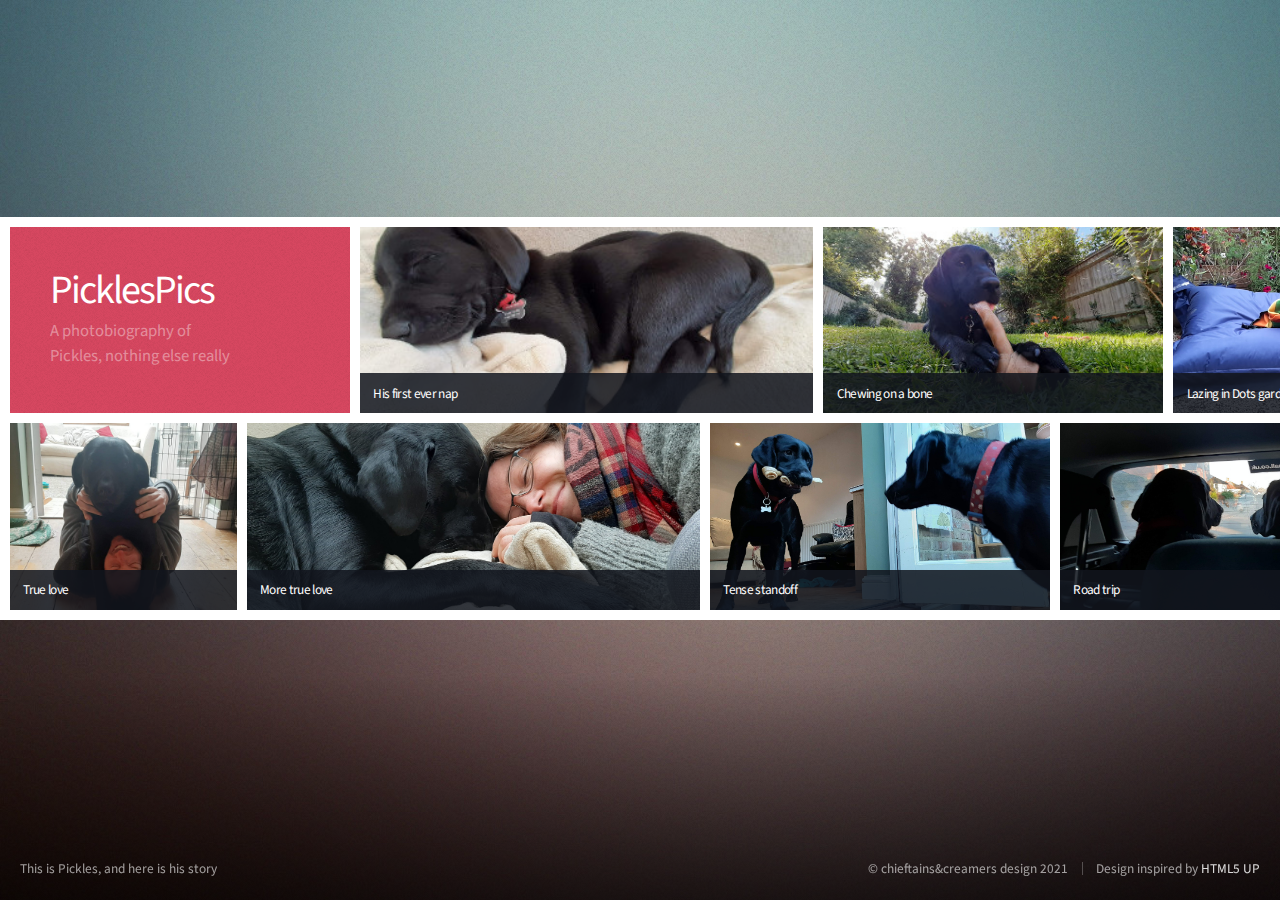
==== commit 5ac8551c: "order stuff" ====
--- a/index.html
+++ b/index.html
@@ -29,7 +29,7 @@
 									Pickles, nothing else really</p>
 								</div>
 
-								<article class="item thumb span-1">
+								<article class="item thumb span-3">
 									<h2>His first ever nap</h2>
 									<a href="images/fulls/01.jpg" class="image"><img src="images/thumbs/01.jpg" alt=""></a>
 								</article>
@@ -49,7 +49,7 @@
 									<a href="images/fulls/04.jpg" class="image"><img src="images/thumbs/04.jpg" alt=""></a>
 								</article>
 
-								<article class="item thumb span-3">
+								<article class="item thumb span-2">
 									<h2>Bonding</h2>
 									<a href="images/fulls/05.jpg" class="image"><img src="images/thumbs/05.jpg" alt=""></a>
 								</article>
@@ -60,29 +60,46 @@
 								</article>
 
 								<article class="item thumb span-2">
-									<h2>Deep in thought</h2>
-									<a href="images/fulls/07.jpg" class="image"><img src="images/thumbs/07.jpg" alt=""></a>
+									<h2>Standing proud</h2>
+									<a href="images/fulls/09.jpg" class="image"><img src="images/thumbs/09.jpg" alt=""></a>
+								</article>
+
+								<article class="item thumb span-1">
+									<h2>Early morning park stroll</h2>
+									<a href="images/fulls/08.jpg" class="image"><img src="images/thumbs/08.jpg" alt=""></a>
 								</article>
 
 								<article class="item thumb span-2">
-									<h2>Early morning park stroll</h2>
-									<a href="images/fulls/08.jpg" class="image"><img src="images/thumbs/08.jpg" alt=""></a>
+									<h2>Lying with Lion</h2>
+									<a href="images/fulls/10.jpg" class="image"><img src="images/thumbs/10.jpg" alt=""></a>
+								</article>								
+
+								<article class="item thumb span-2">
+									<h2>Afternoon snack</h2>
+									<a href="images/fulls/11.jpg" class="image"><img src="images/thumbs/11.jpg" alt=""></a>
+								</article>
+
+								<article class="item thumb span-2">
+									<h2>Gazing into each others eyes</h2>
+									<a href="images/fulls/12.jpg" class="image"><img src="images/thumbs/12.jpg" alt=""></a>
 								</article>
 
 							</div>
 
 						<!-- Items -->
 							<div class="items">
-
-								<article class="item thumb span-3"><h2>Bonding</h2><a href="images/fulls/05.jpg" class="image"><img src="images/thumbs/05.jpg" alt=""></a></article>
-								<article class="item thumb span-1"><h2>Soaking up the rays</h2><a href="images/fulls/06.jpg" class="image"><img src="images/thumbs/06.jpg" alt=""></a></article>
-								<article class="item thumb span-2"><h2>Deep in thought</h2><a href="images/fulls/07.jpg" class="image"><img src="images/thumbs/07.jpg" alt=""></a></article>
-								<article class="item thumb span-2"><h2>Early morning park stroll</h2><a href="images/fulls/08.jpg" class="image"><img src="images/thumbs/08.jpg" alt=""></a></article>
-								<article class="item thumb span-1"><h2>First ever nap</h2><a href="images/fulls/01.jpg" class="image"><img src="images/thumbs/01.jpg" alt=""></a></article>
-								<article class="item thumb span-2"><h2>Chewing on a bone</h2><a href="images/fulls/02.jpg" class="image"><img src="images/thumbs/02.jpg" alt=""></a></article>
-								<article class="item thumb span-1"><h2>Lazing in Dots garden</h2><a href="images/fulls/03.jpg" class="image"><img src="images/thumbs/03.jpg" alt=""></a></article>
-								<article class="item thumb span-2"><h2>Bonding</h2><a href="images/fulls/05.jpg" class="image"><img src="images/thumbs/05.jpg" alt=""></a></article>
-								<article class="item thumb span-1"><h2>Enter Poppet</h2><a href="images/fulls/04.jpg" class="image"><img src="images/thumbs/04.jpg" alt=""></a></article>
+								<article class="item thumb span-1"><h2>True love</h2><a href="images/fulls/13.jpg" class="image"><img src="images/thumbs/13.jpg" alt=""></a></article>
+								<article class="item thumb span-3"><h2>More true love</h2><a href="images/fulls/14.jpg" class="image"><img src="images/thumbs/14.jpg" alt=""></a></article>
+								<article class="item thumb span-2"><h2>Tense standoff</h2><a href="images/fulls/15.jpg" class="image"><img src="images/thumbs/15.jpg" alt=""></a></article>
+								<article class="item thumb span-2"><h2>Road trip</h2><a href="images/fulls/16.jpg" class="image"><img src="images/thumbs/16.jpg" alt=""></a></article>
+								<article class="item thumb span-2"><h2>Well earned rest</h2><a href="images/fulls/17.jpg" class="image"><img src="images/thumbs/17.jpg" alt=""></a></article>
+								<article class="item thumb span-2"><h2>Off on an adventure</h2><a href="images/fulls/18.jpg" class="image"><img src="images/thumbs/18.jpg" alt=""></a></article>
+								<article class="item thumb span-1"><h2>On top of the world</h2><a href="images/fulls/19.jpg" class="image"><img src="images/thumbs/19.jpg" alt=""></a></article>
+								<article class="item thumb span-1"><h2>Helping in the kitchen</h2><a href="images/fulls/20.jpg" class="image"><img src="images/thumbs/20.jpg" alt=""></a></article>
+								<article class="item thumb span-2"><h2>Playing</h2><a href="images/fulls/21.jpg" class="image"><img src="images/thumbs/21.jpg" alt=""></a></article>
+								<article class="item thumb span-2"><h2>Post-op R&R</h2><a href="images/fulls/22.jpg" class="image"><img src="images/thumbs/22.jpg" alt=""></a></article>
+								<article class="item thumb span-1"><h2>Gazing longingly at chocolate ducks</h2><a href="images/fulls/23.jpg" class="image"><img src="images/thumbs/23.jpg" alt=""></a></article>
+								<article class="item thumb span-2"><h2>Pickles, Poppet and Hector</h2><a href="images/fulls/24.jpg" class="image"><img src="images/thumbs/24.jpg" alt=""></a></article>
 
 							</div>
 
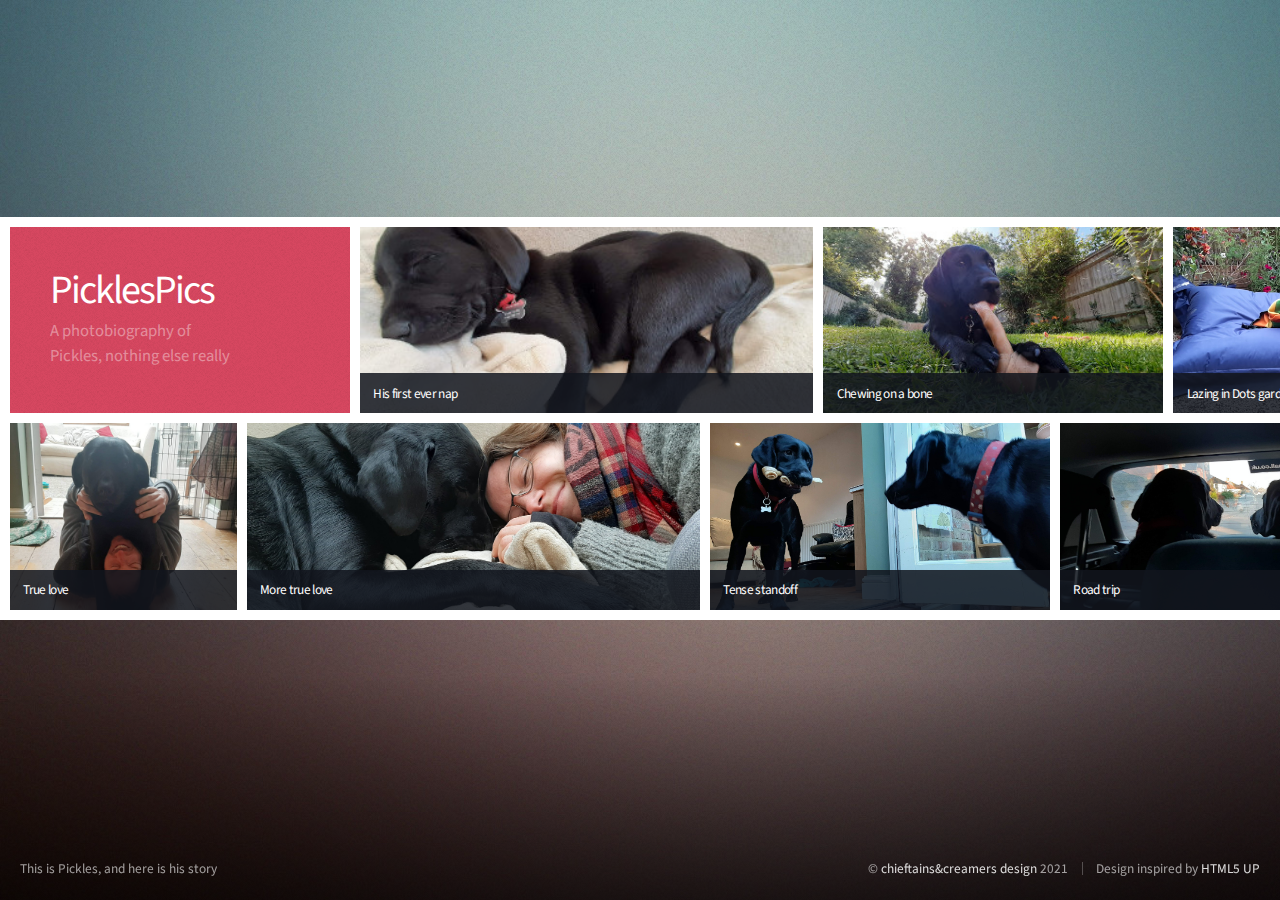
==== commit 39177237: "contact deets" ====
--- a/index.html
+++ b/index.html
@@ -112,7 +112,7 @@
 						</section>
 						<section>
 							<ul class="copyright">
-								<li>&copy; chieftains&creamers design 2021</li><li>Design inspired by <a href="http://html5up.net">HTML5 UP</a></li>
+								<li>&copy; <a href="mailto:markdferrari@gmail.com">chieftains&creamers design</a> 2021</li><li>Design inspired by <a href="http://html5up.net">HTML5 UP</a></li>
 							</ul>
 						</section>
 					</section>
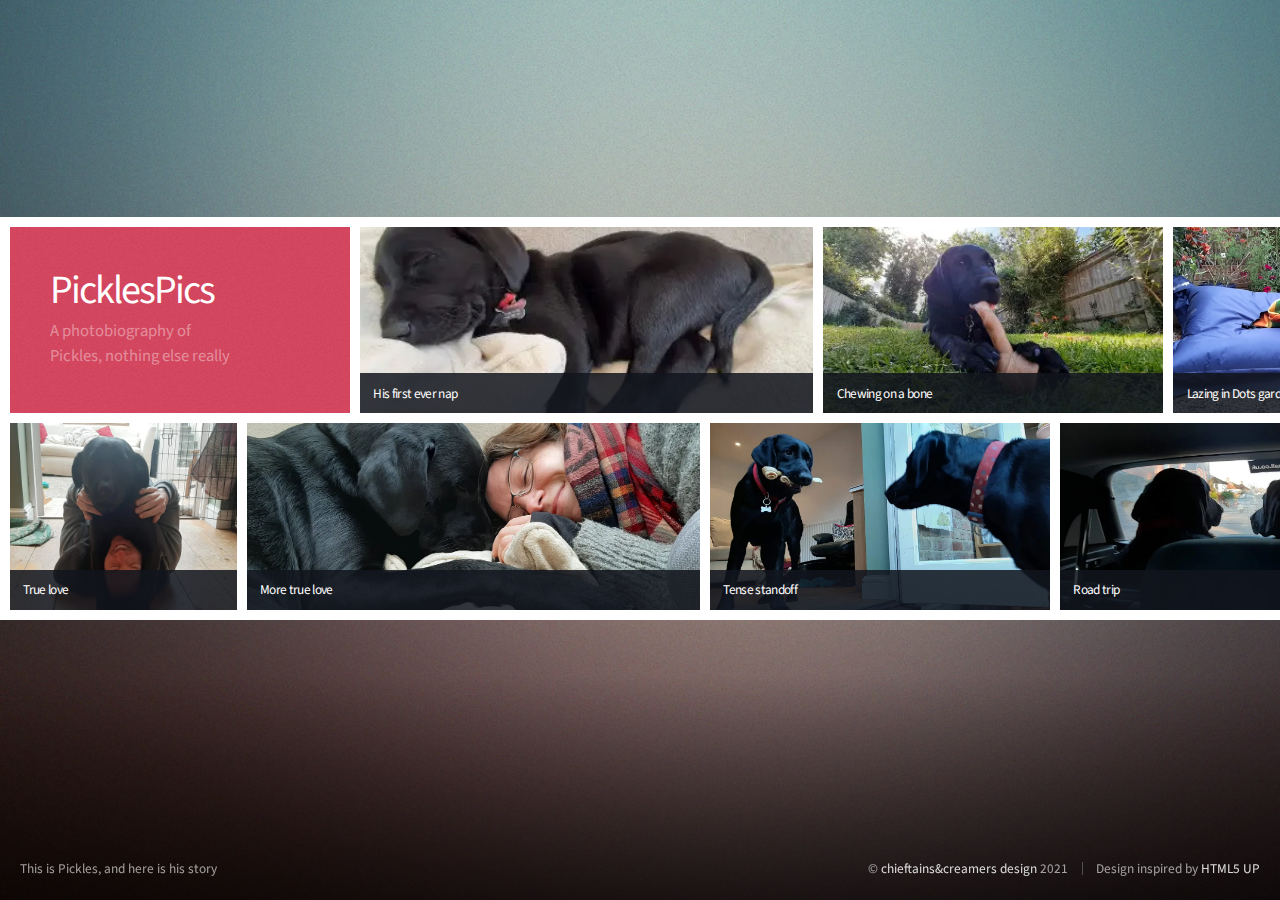
==== commit c54f164d: "webp format for images" ====
--- a/index.html
+++ b/index.html
@@ -31,75 +31,75 @@
 
 								<article class="item thumb span-3">
 									<h2>His first ever nap</h2>
-									<a href="images/fulls/01.jpg" class="image"><img src="images/thumbs/01.jpg" alt=""></a>
+									<a href="images/fulls/01.webp" class="image"><img src="images/thumbs/01.webp" alt=""></a>
 								</article>
 
 								<article class="item thumb span-2">
 									<h2>Chewing on a bone</h2>
-									<a href="images/fulls/02.jpg" class="image"><img src="images/thumbs/02.jpg" alt=""></a>
+									<a href="images/fulls/02.webp" class="image"><img src="images/thumbs/02.webp" alt=""></a>
 								</article>
 
 								<article class="item thumb span-1">
 									<h2>Lazing in Dots garden</h2>
-									<a href="images/fulls/03.jpg" class="image"><img src="images/thumbs/03.jpg" alt=""></a>
+									<a href="images/fulls/03.webp" class="image"><img src="images/thumbs/03.webp" alt=""></a>
 								</article>
 
 								<article class="item thumb span-1">
 									<h2>Enter Poppet</h2>
-									<a href="images/fulls/04.jpg" class="image"><img src="images/thumbs/04.jpg" alt=""></a>
+									<a href="images/fulls/04.webp" class="image"><img src="images/thumbs/04.webp" alt=""></a>
 								</article>
 
 								<article class="item thumb span-2">
 									<h2>Bonding</h2>
-									<a href="images/fulls/05.jpg" class="image"><img src="images/thumbs/05.jpg" alt=""></a>
+									<a href="images/fulls/05.webp" class="image"><img src="images/thumbs/05.webp" alt=""></a>
 								</article>
 
 								<article class="item thumb span-1">
 									<h2>Soaking up the rays</h2>
-									<a href="images/fulls/06.jpg" class="image"><img src="images/thumbs/06.jpg" alt=""></a>
+									<a href="images/fulls/06.webp" class="image"><img src="images/thumbs/06.webp" alt=""></a>
 								</article>
 
 								<article class="item thumb span-2">
 									<h2>Standing proud</h2>
-									<a href="images/fulls/09.jpg" class="image"><img src="images/thumbs/09.jpg" alt=""></a>
+									<a href="images/fulls/09.webp" class="image"><img src="images/thumbs/09.webp" alt=""></a>
 								</article>
 
 								<article class="item thumb span-1">
 									<h2>Early morning park stroll</h2>
-									<a href="images/fulls/08.jpg" class="image"><img src="images/thumbs/08.jpg" alt=""></a>
+									<a href="images/fulls/08.webp" class="image"><img src="images/thumbs/08.webp" alt=""></a>
 								</article>
 
 								<article class="item thumb span-2">
 									<h2>Lying with Lion</h2>
-									<a href="images/fulls/10.jpg" class="image"><img src="images/thumbs/10.jpg" alt=""></a>
+									<a href="images/fulls/10.webp" class="image"><img src="images/thumbs/10.webp" alt=""></a>
 								</article>								
 
 								<article class="item thumb span-2">
 									<h2>Afternoon snack</h2>
-									<a href="images/fulls/11.jpg" class="image"><img src="images/thumbs/11.jpg" alt=""></a>
+									<a href="images/fulls/11.webp" class="image"><img src="images/thumbs/11.webp" alt=""></a>
 								</article>
 
 								<article class="item thumb span-2">
 									<h2>Gazing into each others eyes</h2>
-									<a href="images/fulls/12.jpg" class="image"><img src="images/thumbs/12.jpg" alt=""></a>
+									<a href="images/fulls/12.webp" class="image"><img src="images/thumbs/12.webp" alt=""></a>
 								</article>
 
 							</div>
 
 						<!-- Items -->
 							<div class="items">
-								<article class="item thumb span-1"><h2>True love</h2><a href="images/fulls/13.jpg" class="image"><img src="images/thumbs/13.jpg" alt=""></a></article>
-								<article class="item thumb span-3"><h2>More true love</h2><a href="images/fulls/14.jpg" class="image"><img src="images/thumbs/14.jpg" alt=""></a></article>
-								<article class="item thumb span-2"><h2>Tense standoff</h2><a href="images/fulls/15.jpg" class="image"><img src="images/thumbs/15.jpg" alt=""></a></article>
-								<article class="item thumb span-2"><h2>Road trip</h2><a href="images/fulls/16.jpg" class="image"><img src="images/thumbs/16.jpg" alt=""></a></article>
-								<article class="item thumb span-2"><h2>Well earned rest</h2><a href="images/fulls/17.jpg" class="image"><img src="images/thumbs/17.jpg" alt=""></a></article>
-								<article class="item thumb span-2"><h2>Off on an adventure</h2><a href="images/fulls/18.jpg" class="image"><img src="images/thumbs/18.jpg" alt=""></a></article>
-								<article class="item thumb span-1"><h2>On top of the world</h2><a href="images/fulls/19.jpg" class="image"><img src="images/thumbs/19.jpg" alt=""></a></article>
-								<article class="item thumb span-1"><h2>Helping in the kitchen</h2><a href="images/fulls/20.jpg" class="image"><img src="images/thumbs/20.jpg" alt=""></a></article>
-								<article class="item thumb span-2"><h2>Playing</h2><a href="images/fulls/21.jpg" class="image"><img src="images/thumbs/21.jpg" alt=""></a></article>
-								<article class="item thumb span-2"><h2>Post-op R&R</h2><a href="images/fulls/22.jpg" class="image"><img src="images/thumbs/22.jpg" alt=""></a></article>
-								<article class="item thumb span-1"><h2>Gazing longingly at chocolate ducks</h2><a href="images/fulls/23.jpg" class="image"><img src="images/thumbs/23.jpg" alt=""></a></article>
-								<article class="item thumb span-2"><h2>Pickles, Poppet and Hector</h2><a href="images/fulls/24.jpg" class="image"><img src="images/thumbs/24.jpg" alt=""></a></article>
+								<article class="item thumb span-1"><h2>True love</h2><a href="images/fulls/13.webp" class="image"><img src="images/thumbs/13.webp" alt=""></a></article>
+								<article class="item thumb span-3"><h2>More true love</h2><a href="images/fulls/14.webp" class="image"><img src="images/thumbs/14.webp" alt=""></a></article>
+								<article class="item thumb span-2"><h2>Tense standoff</h2><a href="images/fulls/15.webp" class="image"><img src="images/thumbs/15.webp" alt=""></a></article>
+								<article class="item thumb span-2"><h2>Road trip</h2><a href="images/fulls/16.webp" class="image"><img src="images/thumbs/16.webp" alt=""></a></article>
+								<article class="item thumb span-2"><h2>Well earned rest</h2><a href="images/fulls/17.webp" class="image"><img src="images/thumbs/17.webp" alt=""></a></article>
+								<article class="item thumb span-2"><h2>Off on an adventure</h2><a href="images/fulls/18.webp" class="image"><img src="images/thumbs/18.webp" alt=""></a></article>
+								<article class="item thumb span-1"><h2>On top of the world</h2><a href="images/fulls/19.webp" class="image"><img src="images/thumbs/19.webp" alt=""></a></article>
+								<article class="item thumb span-1"><h2>Helping in the kitchen</h2><a href="images/fulls/20.webp" class="image"><img src="images/thumbs/20.webp" alt=""></a></article>
+								<article class="item thumb span-2"><h2>Playing</h2><a href="images/fulls/21.webp" class="image"><img src="images/thumbs/21.webp" alt=""></a></article>
+								<article class="item thumb span-2"><h2>Post-op R&R</h2><a href="images/fulls/22.webp" class="image"><img src="images/thumbs/22.webp" alt=""></a></article>
+								<article class="item thumb span-1"><h2>Gazing longingly at chocolate ducks</h2><a href="images/fulls/23.webp" class="image"><img src="images/thumbs/23.webp" alt=""></a></article>
+								<article class="item thumb span-2"><h2>Pickles, Poppet and Hector</h2><a href="images/fulls/24.webp" class="image"><img src="images/thumbs/24.webp" alt=""></a></article>
 
 							</div>
 
@@ -128,4 +128,4 @@
 			<script src="assets/js/main.js"></script>
 
 	</body>
-</html>+</html>
